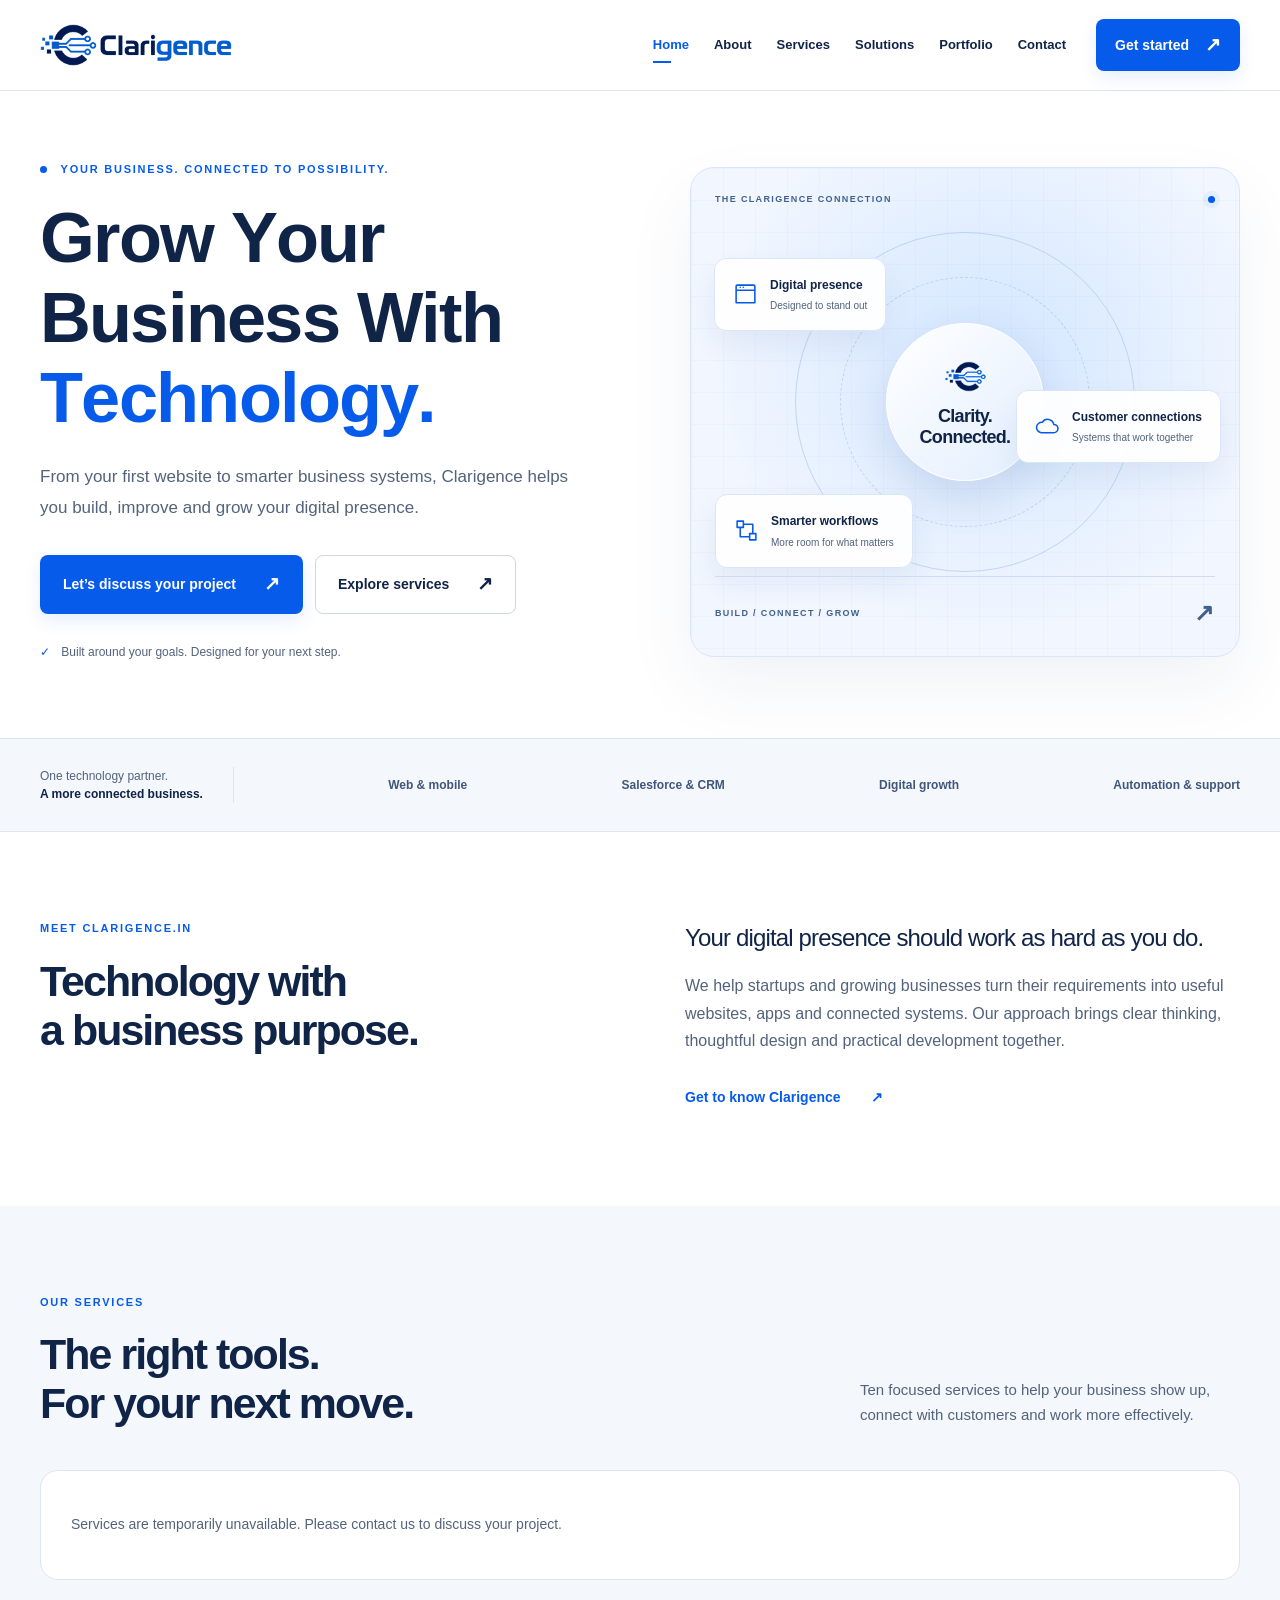
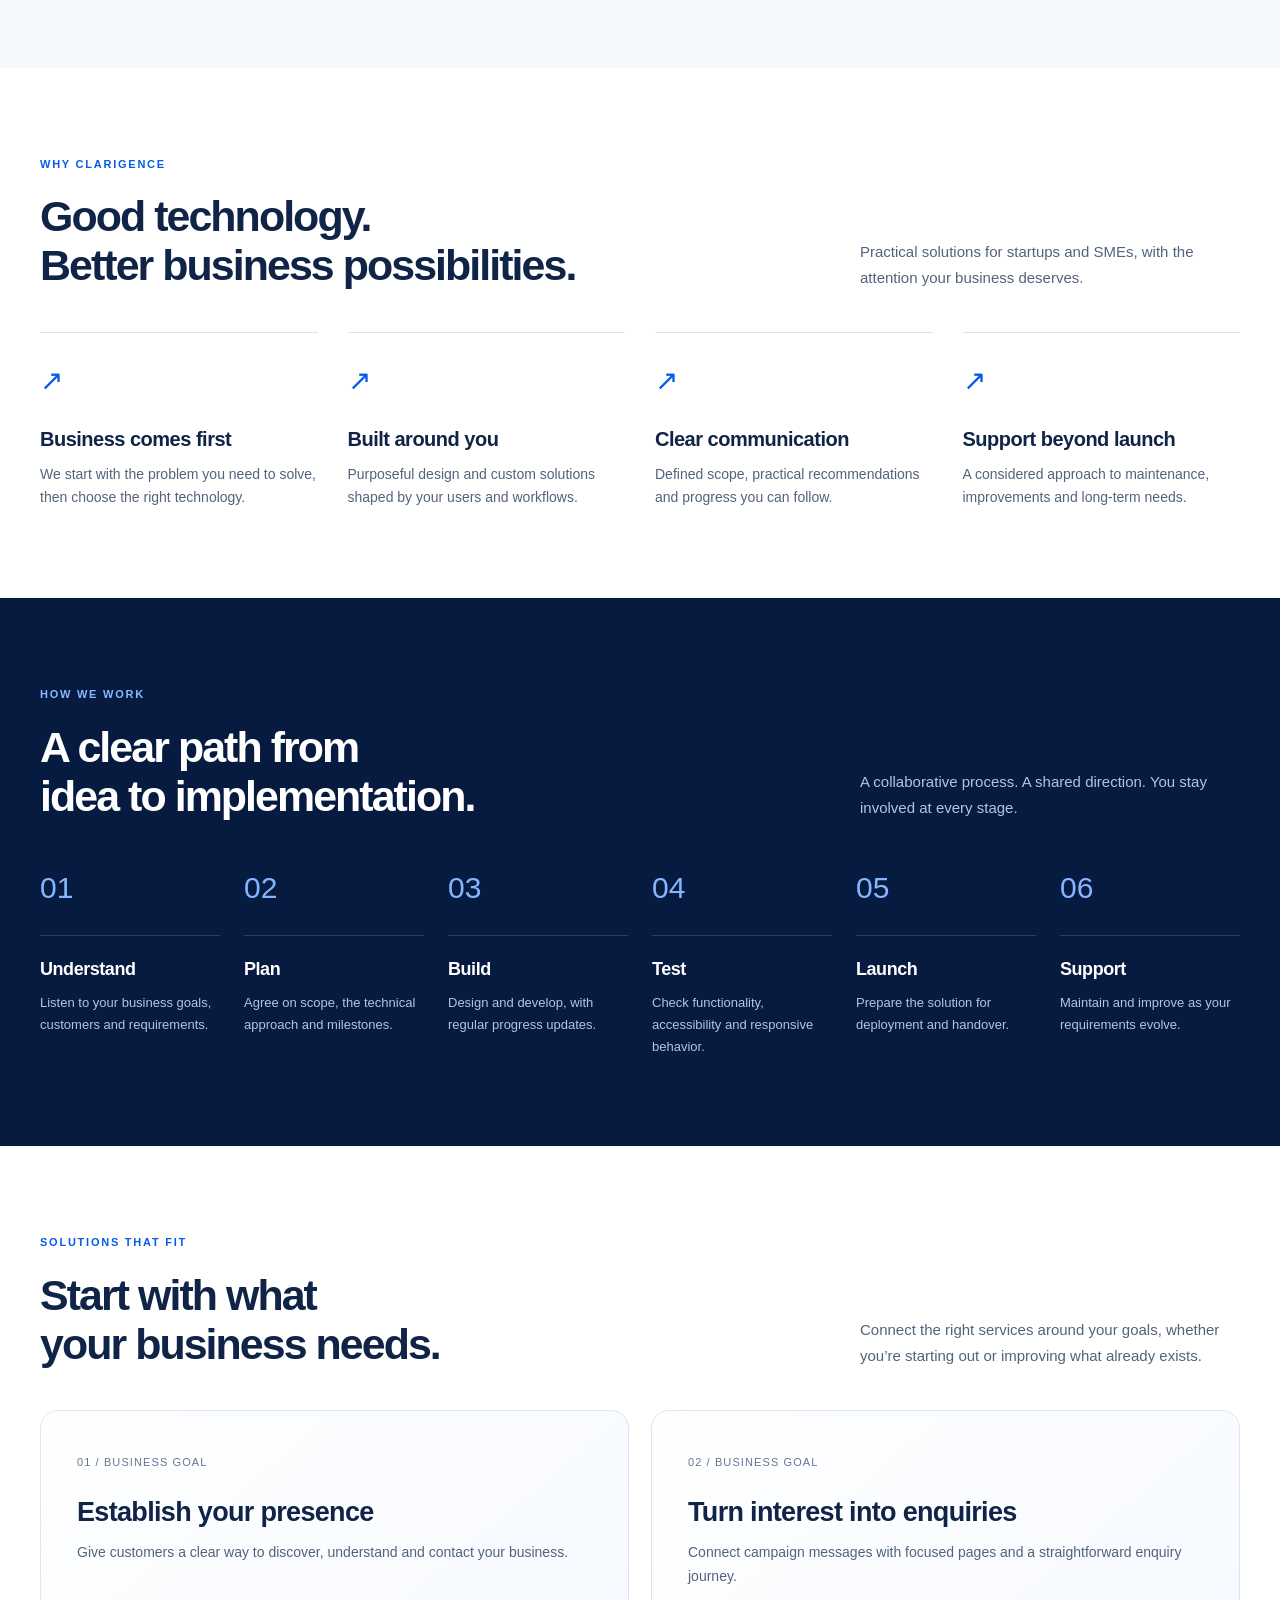
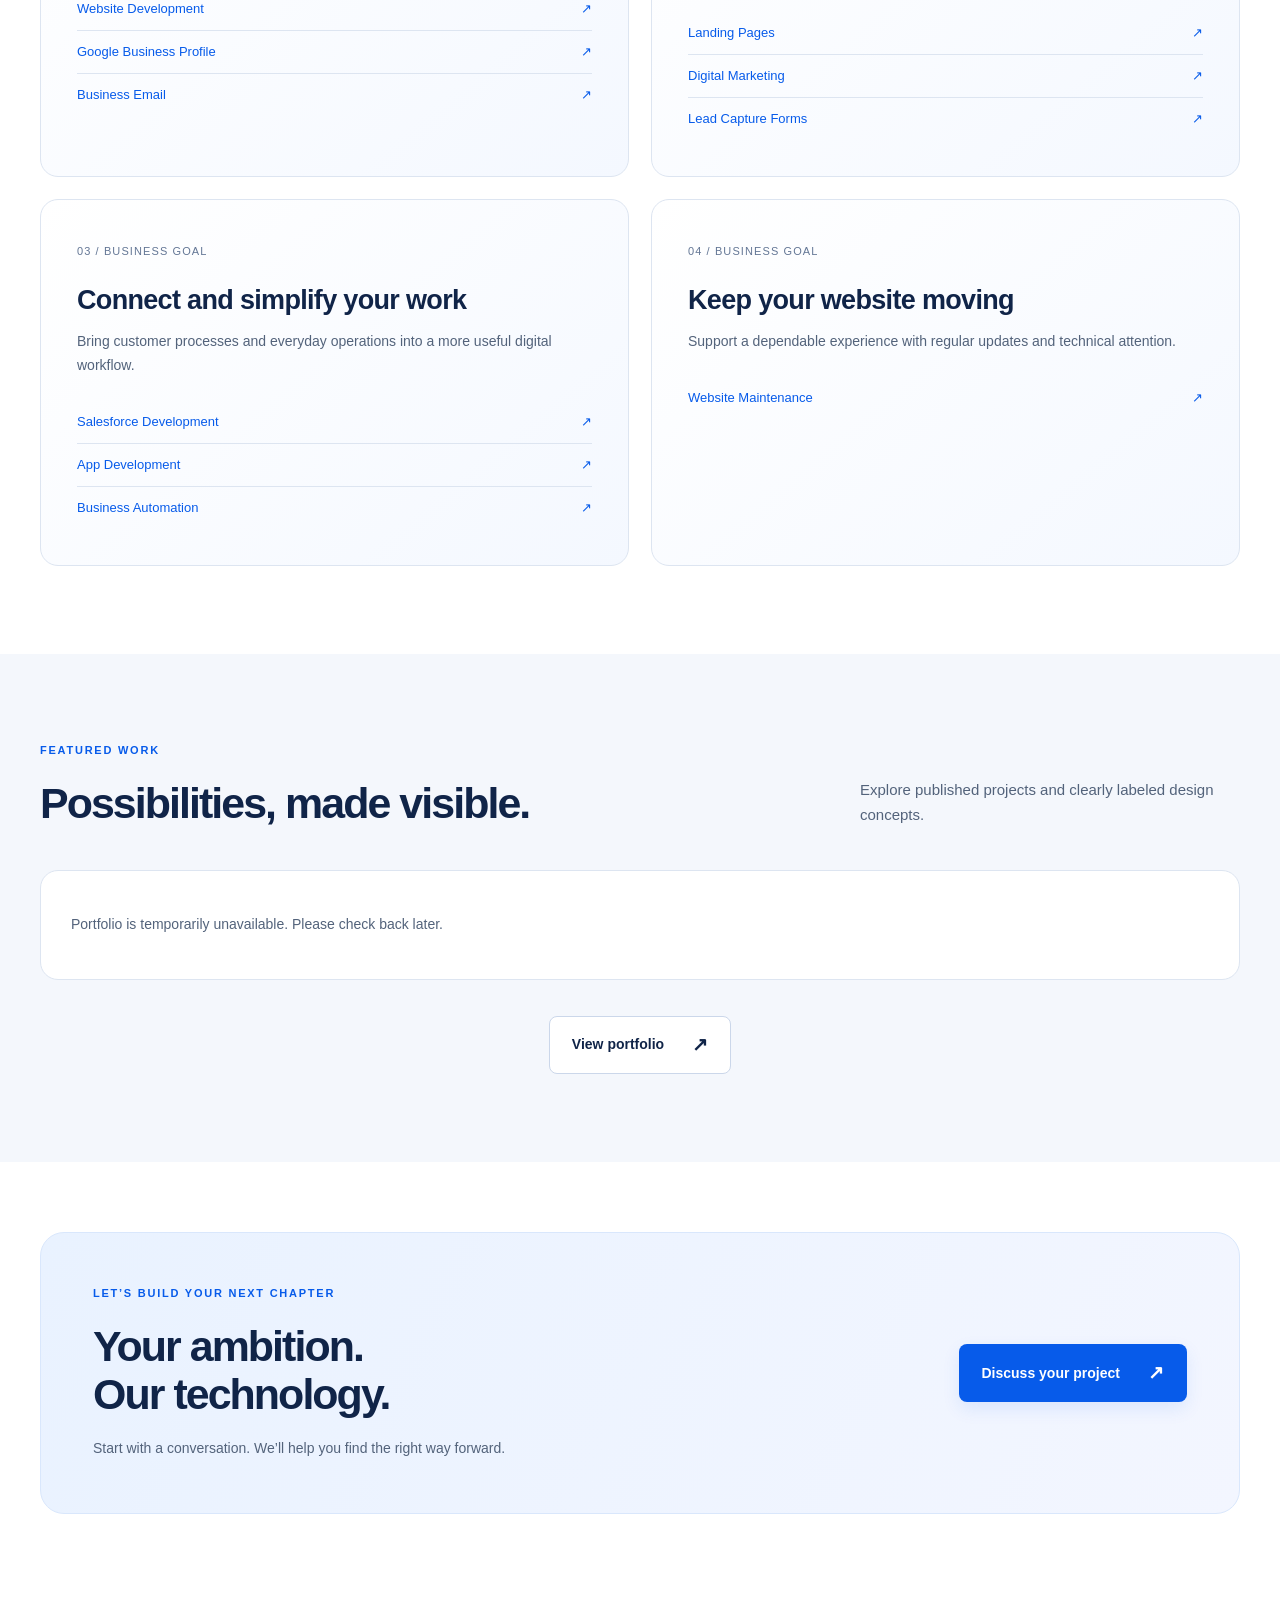
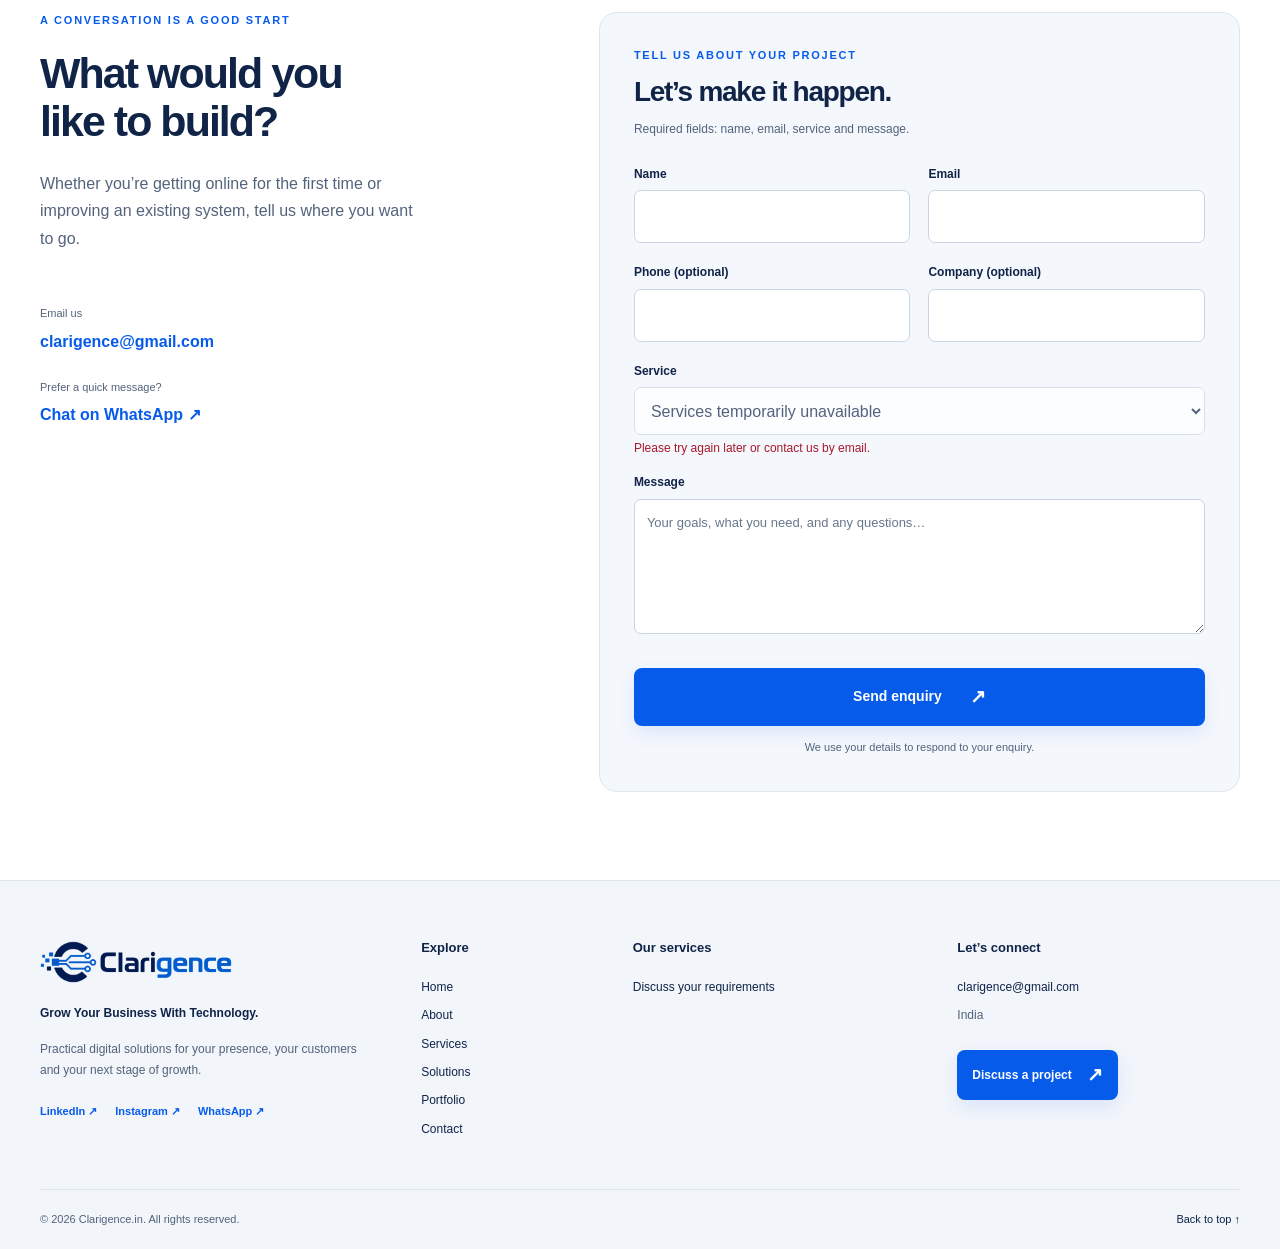
==== index.html @ 6607282c "static to dynamic" ====
<!doctype html>
<html lang="en"><head>
<meta charset="utf-8"><meta name="viewport" content="width=device-width, initial-scale=1">
<title>Clarigence.in | Grow Your Business With Technology.</title><meta name="description" content="Business websites, Salesforce, apps, digital marketing and automation. Clarigence.in helps startups and SMEs build and improve their digital presence.">
<meta name="theme-color" content="#075bea"><link rel="canonical" href="https://www.clarigence.in/">
<meta property="og:type" content="website"><meta property="og:site_name" content="Clarigence.in"><meta property="og:title" content="Clarigence.in | Grow Your Business With Technology."><meta property="og:description" content="Business websites, Salesforce, apps, digital marketing and automation. Clarigence.in helps startups and SMEs build and improve their digital presence."><meta property="og:url" content="https://www.clarigence.in/"><meta property="og:image" content="https://www.clarigence.in/assets/images/clarigence-logo.png"><meta property="og:image:alt" content="Clarigence.in logo"><meta name="twitter:card" content="summary">
<link rel="icon" href="favicon.ico"><link rel="icon" type="image/png" sizes="32x32" href="assets/favicons/favicon-32.png">
<link rel="stylesheet" href="styles.css"><script src="api-config.js" defer></script><script src="script.js" defer></script><script src="cms.js" defer></script>
</head><body><a class="skip-link" href="#main">Skip to content</a><header class="site-header"><div class="header-inner wrap"><a class="brand" href="index.html" aria-label="Clarigence.in home"><img src="assets/images/clarigence-logo.png" width="2382" height="519" alt="Clarigence.in"></a><button class="menu-toggle" type="button" aria-expanded="false" aria-controls="primary-navigation" aria-label="Open navigation"><span></span><span></span><span></span></button><nav class="nav-links" id="primary-navigation" aria-label="Main navigation"><a href="index.html" aria-current="page">Home</a><a href="about.html" >About</a><a href="services.html" >Services</a><a href="solutions.html" >Solutions</a><a href="portfolio.html" >Portfolio</a><a href="contact.html" >Contact</a></nav><a class="button button-primary" href="contact.html">Get started<span aria-hidden="true">↗</span></a></div></header><main id="main"><section class="hero wrap"><div class="hero-copy"><p class="eyebrow"><span class="dot"></span> YOUR BUSINESS. CONNECTED TO POSSIBILITY.</p><h1 class="hero-title" aria-label="Grow Your Business With Technology."><span class="title-line " aria-hidden="true"><span class="title-word"><span class="title-letter" style="--letter-delay:0.000s">G</span><span class="title-letter" style="--letter-delay:0.025s">r</span><span class="title-letter" style="--letter-delay:0.050s">o</span><span class="title-letter" style="--letter-delay:0.075s">w</span></span> <span class="title-word"><span class="title-letter" style="--letter-delay:0.125s">Y</span><span class="title-letter" style="--letter-delay:0.150s">o</span><span class="title-letter" style="--letter-delay:0.175s">u</span><span class="title-letter" style="--letter-delay:0.200s">r</span></span></span><span class="title-line " aria-hidden="true"><span class="title-word"><span class="title-letter" style="--letter-delay:0.480s">B</span><span class="title-letter" style="--letter-delay:0.505s">u</span><span class="title-letter" style="--letter-delay:0.530s">s</span><span class="title-letter" style="--letter-delay:0.555s">i</span><span class="title-letter" style="--letter-delay:0.580s">n</span><span class="title-letter" style="--letter-delay:0.605s">e</span><span class="title-letter" style="--letter-delay:0.630s">s</span><span class="title-letter" style="--letter-delay:0.655s">s</span></span> <span class="title-word"><span class="title-letter" style="--letter-delay:0.705s">W</span><span class="title-letter" style="--letter-delay:0.730s">i</span><span class="title-letter" style="--letter-delay:0.755s">t</span><span class="title-letter" style="--letter-delay:0.780s">h</span></span></span><span class="title-line title-accent" aria-hidden="true"><span class="title-word"><span class="title-letter" style="--letter-delay:0.960s">T</span><span class="title-letter" style="--letter-delay:0.985s">e</span><span class="title-letter" style="--letter-delay:1.010s">c</span><span class="title-letter" style="--letter-delay:1.035s">h</span><span class="title-letter" style="--letter-delay:1.060s">n</span><span class="title-letter" style="--letter-delay:1.085s">o</span><span class="title-letter" style="--letter-delay:1.110s">l</span><span class="title-letter" style="--letter-delay:1.135s">o</span><span class="title-letter" style="--letter-delay:1.160s">g</span><span class="title-letter" style="--letter-delay:1.185s">y</span><span class="title-letter" style="--letter-delay:1.210s">.</span></span></span></h1><p class="hero-lede">From your first website to smarter business systems, Clarigence helps you build, improve and grow your digital presence.</p><div class="hero-actions"><a class="button button-primary" href="contact.html">Let’s discuss your project<span aria-hidden="true">↗</span></a><a class="button button-outline" href="services.html">Explore services<span aria-hidden="true">↗</span></a></div><div class="hero-footnote"><span class="tiny-check">✓</span> Built around your goals. Designed for your next step.</div></div><div class="hero-visual" role="img" aria-label="Illustration of connected website, CRM and automation capabilities"><div class="visual-grid"></div><div class="visual-topline"><span>THE CLARIGENCE CONNECTION</span><span class="live-dot"></span></div><div class="connection-ring ring-one"></div><div class="connection-ring ring-two"></div><div class="connection-core"><img src="assets/favicons/favicon.png" width="64" height="64" alt=""><strong>Clarity.<br>Connected.</strong></div><div class="visual-tile tile-web"><svg viewBox="0 0 24 24" fill="none" stroke="currentColor" stroke-width="1.5" stroke-linecap="round" stroke-linejoin="round" aria-hidden="true"><path d="M3 8h18M7 5h.01M10 5h.01M4 3h16a1 1 0 0 1 1 1v16H3V4a1 1 0 0 1 1-1Z"/></svg><span>Digital presence</span><small>Designed to stand out</small></div><div class="visual-tile tile-crm"><svg viewBox="0 0 24 24" fill="none" stroke="currentColor" stroke-width="1.5" stroke-linecap="round" stroke-linejoin="round" aria-hidden="true"><path d="M6 18h12a4 4 0 0 0 0-8 6 6 0 0 0-11-2 5 5 0 0 0-1 10Z"/></svg><span>Customer connections</span><small>Systems that work together</small></div><div class="visual-tile tile-flow"><svg viewBox="0 0 24 24" fill="none" stroke="currentColor" stroke-width="1.5" stroke-linecap="round" stroke-linejoin="round" aria-hidden="true"><path d="M3 3h6v6H3ZM15 15h6v6h-6ZM9 6h9v9M6 9v9h9"/></svg><span>Smarter workflows</span><small>More room for what matters</small></div><div class="visual-bottom"><span>BUILD / CONNECT / GROW</span><span aria-hidden="true">↗</span></div></div></section><section class="value-strip"><div class="wrap"><p>One technology partner.<br><strong>A more connected business.</strong></p><span>Web &amp; mobile</span><span>Salesforce &amp; CRM</span><span>Digital growth</span><span>Automation &amp; support</span></div></section><section class="section wrap about-preview"><div><p class="eyebrow">MEET CLARIGENCE.IN</p><h2>Technology with<br>a business purpose.</h2></div><div><p class="large-copy">Your digital presence should work as hard as you do.</p><p>We help startups and growing businesses turn their requirements into useful websites, apps and connected systems. Our approach brings clear thinking, thoughtful design and practical development together.</p><a class="text-link" href="about.html">Get to know Clarigence <span aria-hidden="true">↗</span></a></div></section><section class="section services-section"><div class="wrap"><div class="section-heading"><div><p class="eyebrow">OUR SERVICES</p><h2>The right tools.<br>For your next move.</h2></div><p>Ten focused services to help your business show up, connect with customers and work more effectively.</p></div><div class="service-grid" data-services aria-busy="true"><p class="content-status content-loading" role="status">Loading services…</p></div></div></section><section class="section why-section"><div class="wrap"><div class="section-heading"><div><p class="eyebrow">WHY CLARIGENCE</p><h2>Good technology.<br>Better business possibilities.</h2></div><p>Practical solutions for startups and SMEs, with the attention your business deserves.</p></div><div class="value-grid"><article><span class="value-mark" aria-hidden="true">↗</span><h3>Business comes first</h3><p>We start with the problem you need to solve, then choose the right technology.</p></article><article><span class="value-mark" aria-hidden="true">↗</span><h3>Built around you</h3><p>Purposeful design and custom solutions shaped by your users and workflows.</p></article><article><span class="value-mark" aria-hidden="true">↗</span><h3>Clear communication</h3><p>Defined scope, practical recommendations and progress you can follow.</p></article><article><span class="value-mark" aria-hidden="true">↗</span><h3>Support beyond launch</h3><p>A considered approach to maintenance, improvements and long-term needs.</p></article></div></div></section><section class="section process-section"><div class="wrap"><div class="section-heading"><div><p class="eyebrow">HOW WE WORK</p><h2>A clear path from<br>idea to implementation.</h2></div><p>A collaborative process. A shared direction. You stay involved at every stage.</p></div><div class="process-grid"><article><span class="step-number">01</span><h3>Understand</h3><p>Listen to your business goals, customers and requirements.</p></article><article><span class="step-number">02</span><h3>Plan</h3><p>Agree on scope, the technical approach and milestones.</p></article><article><span class="step-number">03</span><h3>Build</h3><p>Design and develop, with regular progress updates.</p></article><article><span class="step-number">04</span><h3>Test</h3><p>Check functionality, accessibility and responsive behavior.</p></article><article><span class="step-number">05</span><h3>Launch</h3><p>Prepare the solution for deployment and handover.</p></article><article><span class="step-number">06</span><h3>Support</h3><p>Maintain and improve as your requirements evolve.</p></article></div></div></section><section class="section wrap"><div class="section-heading"><div><p class="eyebrow">SOLUTIONS THAT FIT</p><h2>Start with what<br>your business needs.</h2></div><p>Connect the right services around your goals, whether you’re starting out or improving what already exists.</p></div><div class="solution-grid"><article class="solution-card"><span class="card-number">01 / BUSINESS GOAL</span><h3>Establish your presence</h3><p>Give customers a clear way to discover, understand and contact your business.</p><ul><li><a href="services.html?service=website-development">Website Development <span aria-hidden="true">↗</span></a></li><li><a href="services.html?service=google-business-profile">Google Business Profile <span aria-hidden="true">↗</span></a></li><li><a href="services.html?service=business-email">Business Email <span aria-hidden="true">↗</span></a></li></ul></article><article class="solution-card"><span class="card-number">02 / BUSINESS GOAL</span><h3>Turn interest into enquiries</h3><p>Connect campaign messages with focused pages and a straightforward enquiry journey.</p><ul><li><a href="services.html?service=landing-pages">Landing Pages <span aria-hidden="true">↗</span></a></li><li><a href="services.html?service=digital-marketing">Digital Marketing <span aria-hidden="true">↗</span></a></li><li><a href="services.html?service=lead-capture-forms">Lead Capture Forms <span aria-hidden="true">↗</span></a></li></ul></article><article class="solution-card"><span class="card-number">03 / BUSINESS GOAL</span><h3>Connect and simplify your work</h3><p>Bring customer processes and everyday operations into a more useful digital workflow.</p><ul><li><a href="services.html?service=salesforce-development">Salesforce Development <span aria-hidden="true">↗</span></a></li><li><a href="services.html?service=app-development">App Development <span aria-hidden="true">↗</span></a></li><li><a href="services.html?service=business-automation">Business Automation <span aria-hidden="true">↗</span></a></li></ul></article><article class="solution-card"><span class="card-number">04 / BUSINESS GOAL</span><h3>Keep your website moving</h3><p>Support a dependable experience with regular updates and technical attention.</p><ul><li><a href="services.html?service=website-maintenance">Website Maintenance <span aria-hidden="true">↗</span></a></li></ul></article></div></section><section class="section work-section"><div class="wrap"><div class="section-heading"><div><p class="eyebrow">FEATURED WORK</p><h2>Possibilities, made visible.</h2></div><p>Explore published projects and clearly labeled design concepts.</p></div><div class="work-grid" data-portfolio data-featured="true" aria-busy="true"><p class="content-status content-loading" role="status">Loading portfolio…</p></div><div class="section-end"><a class="button button-outline" href="portfolio.html">View portfolio<span aria-hidden="true">↗</span></a></div></div></section><section class="cta-section wrap"><div class="cta-box"><div><p class="eyebrow">LET’S BUILD YOUR NEXT CHAPTER</p><h2>Your ambition.<br>Our technology.</h2><p>Start with a conversation. We’ll help you find the right way forward.</p></div><a class="button button-primary" href="contact.html">Discuss your project<span aria-hidden="true">↗</span></a></div></section><section class="section wrap contact-layout" id="contact"><div><p class="eyebrow">A CONVERSATION IS A GOOD START</p><h2>What would you<br>like to build?</h2><p>Whether you’re getting online for the first time or improving an existing system, tell us where you want to go.</p><div class="contact-info"><span>Email us</span><a href="mailto:clarigence@gmail.com">clarigence@gmail.com</a><span>Prefer a quick message?</span><a href="https://wa.me/918459179752" target="_blank" rel="noopener noreferrer">Chat on WhatsApp ↗ <span class="sr-only">(opens in a new tab)</span></a></div></div><form class="contact-form" aria-label="Project enquiry"><p class="eyebrow">TELL US ABOUT YOUR PROJECT</p><h2>Let’s make it happen.</h2><p class="form-intro">Required fields: name, email, service and message.</p><div class="form-grid"><div class="field"><label for="name">Name</label><input id="name" name="name" type="text" autocomplete="name" maxlength="120" required  aria-describedby="name-error"><span class="field-error" id="name-error"></span></div><div class="field"><label for="email">Email</label><input id="email" name="email" type="email" autocomplete="email" maxlength="254" required  aria-describedby="email-error"><span class="field-error" id="email-error"></span></div><div class="field"><label for="phone">Phone (optional)</label><input id="phone" name="phone" type="tel" autocomplete="tel" maxlength="30"  pattern="[+0-9\(\) .\-]{7,30}" aria-describedby="phone-error"><span class="field-error" id="phone-error"></span></div><div class="field"><label for="company">Company (optional)</label><input id="company" name="company" type="text" autocomplete="organization" maxlength="160"   aria-describedby="company-error"><span class="field-error" id="company-error"></span></div><div class="field full"><label for="service">Service</label><select id="service" name="service" required disabled aria-describedby="service-error"><option value="">Loading services…</option></select><span class="field-error" id="service-error"></span></div><div class="field full"><label for="message">Message</label><textarea id="message" name="message" required minlength="10" maxlength="5000" rows="4" placeholder="Your goals, what you need, and any questions…" aria-describedby="message-error"></textarea><span class="field-error" id="message-error"></span></div></div><button class="button button-primary form-submit" type="submit">Send enquiry <span aria-hidden="true">↗</span></button><p id="form-status" role="status" aria-live="polite" tabindex="-1"></p><p class="form-note">We use your details to respond to your enquiry.</p></form></section></main><footer class="site-footer"><div class="wrap footer-grid"><h2 class="sr-only">Footer navigation and contact information</h2><div class="footer-brand"><a class="brand" href="index.html"><img src="assets/images/clarigence-logo.png" width="2382" height="519" alt="Clarigence.in" loading="lazy"></a><p>Grow Your Business With Technology.</p><p>Practical digital solutions for your presence, your customers and your next stage of growth.</p><div class="social-links"><a href="https://www.linkedin.com/company/clarigence-in/" target="_blank" rel="noopener noreferrer">LinkedIn <span class="sr-only">(opens in a new tab)</span> ↗</a><a href="https://www.instagram.com/clarigence.in/" target="_blank" rel="noopener noreferrer">Instagram <span class="sr-only">(opens in a new tab)</span> ↗</a><a href="https://wa.me/918459179752" target="_blank" rel="noopener noreferrer">WhatsApp <span class="sr-only">(opens in a new tab)</span> ↗</a></div></div><div class="footer-column"><h3>Explore</h3><a href="index.html">Home</a><a href="about.html">About</a><a href="services.html">Services</a><a href="solutions.html">Solutions</a><a href="portfolio.html">Portfolio</a><a href="contact.html">Contact</a></div><div class="footer-column footer-services"><h3>Our services</h3><a href="services.html">Explore services</a></div><div class="footer-column"><h3>Let’s connect</h3><a href="mailto:clarigence@gmail.com">clarigence@gmail.com</a><p>India</p><a class="button button-primary" href="contact.html">Discuss a project<span aria-hidden="true">↗</span></a></div></div><div class="wrap footer-bottom"><span>© <span data-year>2026</span> Clarigence.in. All rights reserved.</span><a href="#main">Back to top ↑</a></div></footer></body></html>
---- styles.css ----
/* Public site styles; the Spring Boot admin retains its independent stylesheet. */
:root{--ink:#102448;--muted:#53637b;--blue:#075bea;--navy:#071b40;--soft:#f4f7fc;--line:#dde5f1;--radius:18px;--sans:Inter,Segoe UI,Arial,sans-serif}
*{box-sizing:border-box}html{scroll-behavior:smooth;scroll-padding-top:110px}body{margin:0;background:#fff;color:var(--ink);font:16px/1.7 var(--sans);-webkit-font-smoothing:antialiased}a{color:inherit;text-decoration:none}button,input,select,textarea{font:inherit}img,svg{max-width:100%;vertical-align:middle}h1,h2,h3,p{margin:0}h1,h2,h3{line-height:1.14;letter-spacing:-.045em}h1{font-size:clamp(44px,5.5vw,78px);font-weight:750}h2{font-size:clamp(30px,3.35vw,48px);font-weight:720}h3{font-size:22px;letter-spacing:-.025em}p{color:var(--muted)}p+p{margin-top:16px}strong{color:var(--ink)}.wrap{width:min(1200px,calc(100% - 64px));margin-inline:auto}.section{padding-block:88px}.eyebrow{color:var(--blue);font-size:11px;font-weight:750;letter-spacing:.16em;line-height:1.5;text-transform:uppercase;margin-bottom:20px}.dot,.live-dot{display:inline-block;width:7px;height:7px;background:var(--blue);border-radius:50%;margin-right:9px}.button{display:inline-flex;align-items:center;justify-content:center;gap:28px;padding:14px 22px;border:1px solid transparent;border-radius:8px;font-size:14px;line-height:1.5;font-weight:650;cursor:pointer;transition:transform .2s,box-shadow .2s,background .2s;min-height:48px}.button span{font-size:19px}.button-primary{background:var(--blue);color:#fff;box-shadow:0 7px 18px #075bea19}.button-outline{background:#fff;border-color:#cbd7ea;color:var(--ink)}.button:hover{transform:translateY(-3px);box-shadow:0 12px 25px #075bea25}.button-primary:hover{background:#004ac7}.button:disabled{opacity:.65;cursor:wait;transform:none}.text-link{display:inline-flex;gap:30px;color:var(--blue);font-size:14px;font-weight:650;margin-top:24px;padding-block:8px}.text-link:hover{text-decoration:underline}:focus-visible{outline:3px solid #ff9c26;outline-offset:4px}.skip-link{position:fixed;top:8px;left:8px;z-index:200;transform:translateY(-150%);background:#fff;padding:10px 20px;border:2px solid var(--blue)}.skip-link:focus{transform:none}.sr-only{position:absolute;width:1px;height:1px;padding:0;margin:-1px;overflow:hidden;clip:rect(0,0,0,0);white-space:nowrap;border:0}
.site-header{position:sticky;top:0;z-index:100;background:#ffffffef;backdrop-filter:blur(16px);border-bottom:1px solid var(--line)}.header-inner{height:90px;display:flex;align-items:center;gap:30px}.brand{display:block;flex-shrink:0}.brand img{width:192px;height:auto}.nav-links{display:flex;align-items:center;gap:25px;margin-left:auto}.nav-links a{font-size:13px;font-weight:600;padding:12px 0;position:relative;transition:color .2s}.nav-links a:hover,.nav-links a[aria-current]{color:var(--blue)}.nav-links a[aria-current]:after{content:'';position:absolute;bottom:5px;left:0;width:18px;height:2px;background:var(--blue)}.header-inner>.button{padding:11px 18px;min-height:44px;gap:16px}.menu-toggle{display:none}
.hero{display:grid;grid-template-columns:1.08fr 1fr;gap:56px;align-items:center;padding-block:70px 76px}.hero h1{margin-bottom:24px}.hero h1>span{color:var(--blue)}.hero-lede{font-size:17px;line-height:1.8;max-width:550px}.hero-actions{display:flex;gap:12px;flex-wrap:wrap;margin-top:32px}.hero-footnote{margin-top:28px;font-size:12px;color:var(--muted)}.tiny-check{margin-right:8px;color:var(--blue)}.hero-visual{height:490px;position:relative;border:1px solid #d9e5ff;border-radius:24px;background:radial-gradient(ellipse at 55% 40%,#d2e6ff,transparent 65%),#f1f6ff;overflow:hidden;box-shadow:0 30px 70px #153a8310}.visual-grid{position:absolute;inset:0;background-image:linear-gradient(#598ddf0b 1px,transparent 1px),linear-gradient(90deg,#598ddf0b 1px,transparent 1px);background-size:32px 32px}.visual-topline,.visual-bottom{position:absolute;left:24px;right:24px;display:flex;justify-content:space-between;align-items:center;font-size:9px;letter-spacing:.15em;font-weight:700;color:#42618d}.visual-topline{top:24px}.visual-bottom{bottom:22px;border-top:1px solid #cbdcf4;padding-top:16px}.visual-bottom>span:last-child{font-size:24px}.live-dot{margin:0;box-shadow:0 0 0 5px #075bea10}.connection-ring{position:absolute;left:50%;top:48%;border:1px solid #8fb4e675;border-radius:50%;transform:translate(-50%,-50%)}.ring-one{width:340px;height:340px}.ring-two{width:250px;height:250px;border-style:dashed}.connection-core{position:absolute;top:48%;left:50%;transform:translate(-50%,-50%);width:158px;height:158px;border:1px solid #fff;border-radius:50%;background:linear-gradient(135deg,#fff,#e2eeff);box-shadow:0 18px 40px #2f579824;display:flex;align-items:center;justify-content:center;flex-direction:column;gap:8px}.connection-core img{width:43px;height:43px}.connection-core strong{font-size:18px;text-align:center;line-height:1.2;letter-spacing:-.04em}.visual-tile{position:absolute;background:#ffffffee;border:1px solid #dae5f5;box-shadow:0 14px 30px #1d457a12;border-radius:12px;padding:16px 18px;display:grid;grid-template-columns:27px 1fr;gap:2px 10px;animation:float 7s ease-in-out infinite}.visual-tile svg{width:25px;height:25px;grid-row:1/3;color:var(--blue);align-self:center}.visual-tile span{font-size:12px;font-weight:700}.visual-tile small{font-size:10px;color:var(--muted)}.tile-web{top:90px;left:23px}.tile-crm{right:18px;top:222px;animation-delay:-2s}.tile-flow{bottom:88px;left:24px;animation-delay:-4s}.value-strip{border-block:1px solid var(--line);background:var(--soft)}.value-strip>.wrap{display:flex;align-items:center;justify-content:space-between;gap:24px;padding-block:28px}.value-strip p{font-size:12px;line-height:1.5;padding-right:30px;border-right:1px solid var(--line)}.value-strip span{font-size:12px;font-weight:650;color:#405779}
.section-heading{display:flex;align-items:end;justify-content:space-between;gap:48px;margin-bottom:42px}.section-heading>p{max-width:380px;font-size:15px}.about-preview{display:grid;grid-template-columns:1fr 1fr;gap:90px}.large-copy{font-size:24px;letter-spacing:-.035em;line-height:1.5;color:var(--ink);margin-bottom:16px}.services-section{background:var(--soft)}.service-grid{display:grid;grid-template-columns:repeat(3,minmax(0,1fr));gap:18px}.service-card{border:1px solid var(--line);background:#fff;border-radius:var(--radius);padding:27px;display:flex;flex-direction:column;transition:transform .25s,border-color .25s,box-shadow .25s}.service-card:hover{border-color:#91b7f8;transform:translateY(-5px);box-shadow:0 18px 36px #1640790c}.card-top{display:flex;justify-content:space-between;align-items:center;margin-bottom:28px}.icon{display:inline-grid;place-items:center;width:46px;height:46px;border:1px solid #d8e6fc;border-radius:12px;background:#f0f6ff;color:var(--blue)}.icon svg{width:25px;height:25px}.card-number{font-size:11px;color:#637695;letter-spacing:.1em}.service-card h3{font-size:20px;margin-bottom:13px}.service-card p{font-size:14px;line-height:1.75;margin-bottom:24px}.card-link{display:flex;justify-content:space-between;align-items:center;border-top:1px solid var(--line);padding-top:14px;margin-top:auto;font-size:12px;color:var(--blue);font-weight:650}.card-link>span{font-size:20px}.value-grid{display:grid;grid-template-columns:repeat(4,minmax(0,1fr));gap:30px}.value-grid article{border-top:1px solid var(--line);padding-top:24px}.value-mark{display:block;color:var(--blue);font-size:28px;margin-bottom:23px}.value-grid h3{font-size:20px;margin-bottom:12px}.value-grid p{font-size:14px}.process-section{background:var(--navy);color:#fff}.process-section .eyebrow{color:#88b8ff}.process-section p{color:#b5c4de}.process-grid{display:grid;grid-template-columns:repeat(6,minmax(0,1fr));gap:24px}.step-number{display:block;font-size:30px;color:#86b5ff;border-bottom:1px solid #ffffff24;padding-bottom:22px;margin-bottom:23px}.process-grid h3{font-size:18px;margin-bottom:12px}.process-grid p{font-size:13px}.solution-grid{display:grid;grid-template-columns:repeat(2,minmax(0,1fr));gap:22px}.solution-card{border:1px solid var(--line);border-radius:var(--radius);padding:36px;background:linear-gradient(140deg,#fff,#f4f8ff)}.solution-card h3{font-size:27px;margin:22px 0 14px}.solution-card p{font-size:14px}.solution-card ul{list-style:none;margin:23px 0 0;padding:0}.solution-card li+li{border-top:1px solid var(--line)}.solution-card li a{display:flex;align-items:center;justify-content:space-between;padding:10px 0;font-size:13px;color:var(--blue)}.solution-card li a:hover{text-decoration:underline}
.work-section{background:var(--soft)}.work-grid{display:grid;grid-template-columns:repeat(2,minmax(0,1fr));gap:28px}.work-card{border-radius:var(--radius);border:1px solid var(--line);overflow:hidden;background:#fff}.project-art{height:290px;padding:35px 35px 30px;position:relative;overflow:hidden;background:#dce9fc}.art-shop{background:#e9e4f5}.art-crm{background:#dcefeb}.art-cloud{background:#e2e7f0}.mock-window{height:240px;max-width:360px;margin:auto;border-radius:9px;background:#fff;box-shadow:0 15px 40px #142b5320;transform:rotate(-3deg);transition:transform .4s}.work-card:hover .mock-window{transform:rotate(0) translateY(-4px)}.mock-top{display:flex;gap:4px;align-items:center;padding:12px;border-bottom:1px solid var(--line)}.mock-top i{display:block;width:5px;height:5px;border-radius:50%;background:#bdcce3}.mock-top span{font-size:7px;margin-left:auto;letter-spacing:.06em;color:var(--muted)}.mock-body{padding:24px}.mock-label{font-size:8px;font-weight:700;color:var(--blue);letter-spacing:.1em}.mock-body strong{display:block;font-size:26px;line-height:1.1;letter-spacing:-.05em;margin:10px 0 16px;max-width:240px}.mock-lines i{display:block;height:4px;background:#e6ebf4;width:80%;margin-top:5px}.mock-lines i:last-child{width:55%}.mock-blocks{display:flex;gap:8px;margin-top:18px}.mock-blocks span{height:36px;flex:1;border-radius:4px;background:#e8f0fe}.art-shop .mock-blocks span{background:#ede5fb}.art-crm .mock-blocks span{background:#dbf1e9}.concept-badge{position:absolute;bottom:18px;left:20px;font-size:9px;letter-spacing:.1em;font-weight:700;background:#ffffffdf;padding:5px 10px;border-radius:5px}.project-copy{padding:28px}.project-copy .eyebrow{margin-bottom:11px;font-size:10px}.project-copy h3{margin-bottom:12px}.project-copy p{font-size:14px}.technology{font-size:11px!important;margin-top:17px!important}.project-copy details{margin-top:20px;border-top:1px solid var(--line);padding-top:14px;font-size:13px}.project-copy summary{color:var(--blue);cursor:pointer;font-weight:650;padding-block:4px}.project-copy details p{padding-top:14px}.section-end{display:flex;justify-content:center;margin-top:36px}.cta-section{padding-block:70px 10px}.cta-box{background:linear-gradient(115deg,#e9f2ff,#f3f6ff);border:1px solid #d9e7fc;border-radius:24px;padding:52px;display:flex;align-items:center;justify-content:space-between;gap:40px}.cta-box h2{margin-bottom:18px}.cta-box p:not(.eyebrow){max-width:450px;font-size:14px}.cta-box .button{flex-shrink:0}
.page-hero{padding-block:76px 54px;border-bottom:1px solid var(--line)}.page-hero h1{font-size:clamp(42px,5vw,70px);margin-bottom:24px}.page-hero .hero-lede{max-width:680px}.service-detail{display:grid;grid-template-columns:1fr 1fr;gap:90px;padding-block:60px;border-bottom:1px solid var(--line);scroll-margin-top:110px}.service-detail:first-child{padding-top:0}.service-detail .icon{margin-bottom:24px}.service-detail h2{font-size:35px;margin-bottom:22px}.service-detail p{font-size:15px}.service-detail h3{margin-top:8px;margin-bottom:20px}.service-detail .eyebrow{margin-bottom:15px}.capabilities{padding:0;margin:0 0 24px;list-style:none}.capabilities li{padding:13px 0;border-bottom:1px solid var(--line);font-size:14px}.capabilities span{color:var(--blue);margin-right:12px}.service-detail .button{margin-top:24px}.contact-layout{display:grid;grid-template-columns:.85fr 1.15fr;gap:85px;align-items:start}.contact-layout>div>h2{margin-bottom:24px}.contact-layout>div>p:not(.eyebrow){max-width:390px}.contact-info{display:flex;flex-direction:column;align-items:start;gap:5px;margin-top:34px}.contact-info>span{font-size:11px;color:var(--muted);margin-top:18px}.contact-info a{font-size:16px;font-weight:650;color:var(--blue);overflow-wrap:anywhere}.contact-form{padding:34px;border:1px solid var(--line);border-radius:var(--radius);background:var(--soft)}.contact-form .eyebrow{margin-bottom:12px}.contact-form h2{font-size:28px;margin-bottom:12px}.form-intro{font-size:12px;margin-bottom:24px}.form-grid{display:grid;grid-template-columns:1fr 1fr;gap:15px 18px}.field{min-width:0}.field.full{grid-column:1/-1}.field label{display:block;font-size:12px;font-weight:650;margin-bottom:6px}.field input,.field select,.field textarea{width:100%;padding:12px;border:1px solid #c9d5e7;border-radius:7px;background:#fff;color:var(--ink);font-size:16px;min-height:48px}.field input:focus,.field textarea:focus,.field select:focus{outline:2px solid var(--blue);outline-offset:1px}.field textarea{resize:vertical;min-height:120px}.field input::placeholder,.field textarea::placeholder{color:#68768a;font-size:13px}.field [aria-invalid=true]{border-color:#b02a37}.field-error{display:block;color:#a7192a;font-size:12px;line-height:1.5;margin-top:4px}.form-submit{width:100%;margin-top:22px}.form-note{font-size:11px;text-align:center;margin-top:12px}#form-status{font-size:13px;line-height:1.6;margin-top:16px}#form-status:empty{display:none}#form-status[data-state=success]{color:#076239}#form-status[data-state=error]{color:#a7192a}
.site-footer{background:#f2f5fa;border-top:1px solid var(--line);padding-top:60px}.footer-grid{display:grid;grid-template-columns:1.2fr .6fr 1fr 1fr;gap:42px;padding-bottom:50px}.footer-brand .brand{margin-bottom:20px}.footer-brand p{font-size:12px}.footer-brand p:first-of-type{font-weight:650;color:var(--ink)}.footer-column{display:flex;flex-direction:column;align-items:start;gap:8px;min-width:0}.footer-column h3{font-size:13px;letter-spacing:0;margin-bottom:13px}.footer-column>a,.footer-column p{font-size:12px;overflow-wrap:anywhere;max-width:100%}.footer-column>a:not(.button):hover{color:var(--blue)}.footer-column .button{color:#fff;font-size:12px;gap:15px;padding:10px 14px;margin-top:16px}.social-links{display:flex;flex-wrap:wrap;gap:18px;margin-top:22px;font-size:11px;font-weight:650;color:var(--blue)}.footer-bottom{display:flex;justify-content:space-between;border-top:1px solid var(--line);padding-block:20px;font-size:11px;color:var(--muted)}.footer-bottom a{color:var(--ink)}
@keyframes float{0%,100%{transform:translateY(0)}50%{transform:translateY(-8px)}}.reveal{transition:opacity .6s ease,transform .6s ease}.reveal-pending{opacity:0;transform:translateY(16px)}
@media(min-width:1101px){.service-card:last-child:nth-child(3n+1){grid-column:2}}
@media(max-width:1100px){.header-inner{gap:20px}.nav-links{gap:17px}.brand img{width:165px}.hero{gap:30px}.hero-visual{height:450px}.visual-tile{padding:12px}.tile-crm{right:10px}.tile-web,.tile-flow{left:12px}.process-grid{grid-template-columns:repeat(3,minmax(0,1fr));gap:36px}.footer-grid{gap:25px}.contact-layout{gap:45px}}
@media(max-width:900px){.wrap{width:calc(100% - 48px)}.header-inner{height:78px}.header-inner>.button{margin-left:auto}.menu-toggle{display:flex;flex-direction:column;justify-content:center;gap:5px;width:44px;height:44px;border:1px solid var(--line);border-radius:8px;background:#fff;padding:11px;order:4;cursor:pointer}.menu-toggle span{width:100%;height:2px;background:var(--ink);transition:transform .2s,opacity .2s}.menu-toggle[aria-expanded=true] span:first-child{transform:translateY(7px) rotate(45deg)}.menu-toggle[aria-expanded=true] span:nth-child(2){opacity:0}.menu-toggle[aria-expanded=true] span:last-child{transform:translateY(-7px) rotate(-45deg)}.nav-links{display:none;position:absolute;top:77px;left:0;right:0;background:#fff;padding:18px 24px 24px;border-bottom:1px solid var(--line);box-shadow:0 20px 30px #10244810;margin:0;max-height:calc(100dvh - 78px);overflow-y:auto;gap:0}.nav-links.open{display:flex;flex-direction:column;align-items:stretch;animation:menu-in .2s ease}.nav-links a{padding:12px;border-radius:7px;font-size:15px}.nav-links a:hover,.nav-links a[aria-current]{background:var(--soft)}.nav-links a[aria-current]:after{display:none}.hero{grid-template-columns:1fr 1fr;padding-block:56px;gap:25px}.hero h1{font-size:clamp(42px,5.8vw,58px)}.hero .eyebrow{font-size:9px}.hero-lede{font-size:15px}.hero-visual{height:420px}.visual-topline{font-size:8px;left:16px;right:16px}.visual-tile{grid-template-columns:22px 1fr;padding:10px;gap:2px 7px}.visual-tile span{font-size:10px}.visual-tile small{font-size:8px}.visual-tile svg{width:21px}.tile-crm{top:215px;right:8px}.tile-web{top:83px;left:8px}.tile-flow{bottom:75px;left:8px}.connection-core{width:133px;height:133px}.ring-one{width:270px;height:270px}.ring-two{width:205px;height:205px}.hero-actions .button{gap:16px;font-size:12px;padding:12px 16px}.value-strip>.wrap{flex-wrap:wrap;justify-content:start;gap:18px 28px}.value-strip p{width:100%;border:0}.section{padding-block:65px}.service-grid{grid-template-columns:repeat(2,minmax(0,1fr))}.section-heading{gap:30px}.section-heading>p{max-width:300px}.about-preview{gap:40px}.value-grid{grid-template-columns:1fr 1fr;gap:32px}.footer-grid{grid-template-columns:1fr 1fr;gap:35px 50px}.contact-layout{gap:35px;grid-template-columns:1fr 1fr}.contact-form{padding:24px}.form-grid{grid-template-columns:1fr}.field.full{grid-column:auto}.service-detail{gap:45px}.cta-box{padding:36px}.solution-card{padding:28px}}
@keyframes menu-in{from{opacity:0;transform:translateY(-8px)}to{opacity:1;transform:none}}
@media(max-width:600px){.wrap{width:calc(100% - 36px)}.header-inner{gap:12px;height:74px}.brand img{width:145px}.header-inner>.button{padding:9px 12px;font-size:11px;gap:8px}.header-inner>.button span{font-size:15px}.menu-toggle{width:40px;height:40px;padding:10px}.nav-links{top:73px;padding:12px 18px 18px}.hero{grid-template-columns:1fr;padding-block:42px;gap:36px}.hero h1{font-size:clamp(43px,10.8vw,64px);letter-spacing:-.055em}.hero .eyebrow{font-size:9px;letter-spacing:.12em}.hero-lede{font-size:15px}.hero-actions{margin-top:25px;gap:10px}.hero-footnote{font-size:11px;margin-top:20px}.hero-visual{height:365px;max-width:480px;width:100%;margin-inline:auto;border-radius:18px}.tile-web{top:65px;left:15px}.tile-crm{top:180px;right:12px}.tile-flow{bottom:65px;left:15px}.ring-one{width:270px;height:270px}.ring-two{width:210px;height:210px}.connection-core{top:47%;width:122px;height:122px}.connection-core img{width:32px;height:32px}.connection-core strong{font-size:16px}.visual-bottom{left:18px;right:18px;bottom:15px;padding-top:10px;font-size:8px}.value-strip>.wrap{display:grid;grid-template-columns:1fr 1fr;gap:14px;padding-block:24px}.value-strip p{grid-column:1/-1}.value-strip span{font-size:11px}.section{padding-block:52px}.section-heading{display:block;margin-bottom:30px}.section-heading>p{max-width:none;margin-top:20px;font-size:14px}.eyebrow{font-size:10px;margin-bottom:16px}.about-preview{grid-template-columns:1fr;gap:25px}.large-copy{font-size:21px}.service-grid{grid-template-columns:1fr;gap:14px}.service-card{padding:24px}.card-top{margin-bottom:23px}.value-grid{grid-template-columns:1fr;gap:25px}.value-grid article{display:grid;grid-template-columns:30px 1fr;column-gap:15px;padding-top:20px}.value-mark{grid-row:1/3;margin:0;font-size:25px}.value-grid p{grid-column:2}.value-grid h3{font-size:19px}.process-grid{grid-template-columns:1fr 1fr;gap:28px 22px}.step-number{font-size:25px;padding-bottom:14px;margin-bottom:17px}.process-grid h3{font-size:17px}.process-grid p{font-size:12px}.solution-grid,.work-grid{grid-template-columns:1fr;gap:18px}.solution-card{padding:26px}.solution-card h3{font-size:24px}.project-art{height:250px;padding:28px}.mock-window{height:220px}.mock-body{padding:20px}.mock-body strong{font-size:23px}.project-copy{padding:24px}.project-copy h3{font-size:21px}.cta-section{padding-block:45px 0}.cta-box{padding:30px 25px;flex-direction:column;align-items:start;gap:25px;border-radius:18px}.cta-box h2{font-size:34px}.page-hero{padding-block:45px 35px}.page-hero h1{font-size:clamp(40px,10vw,56px)}.service-detail{grid-template-columns:1fr;gap:28px;padding-block:42px}.service-detail h2{font-size:30px}.service-detail h3{font-size:20px}.contact-layout{grid-template-columns:1fr;gap:32px}.contact-info{margin-top:20px}.contact-form{padding:23px 20px}.contact-form h2{font-size:26px}.form-grid{grid-template-columns:1fr}.site-footer{padding-top:42px}.footer-grid{gap:30px 20px;padding-bottom:35px}.footer-brand{grid-column:1/-1}.footer-grid>.footer-column:last-child{grid-column:1/-1}.footer-brand p{max-width:330px}.footer-column>a{font-size:11px}.footer-bottom{gap:20px;align-items:start;font-size:10px}.footer-bottom>a{white-space:nowrap}}
@media(max-width:350px){.header-inner{gap:8px}.brand img{width:122px}.header-inner>.button{padding:8px 10px}.hero-actions .button{width:100%;justify-content:space-between}.visual-tile{padding:9px}.visual-tile small{font-size:7px}.tile-crm{right:7px}.tile-web,.tile-flow{left:9px}.footer-grid{gap:26px 12px}.contact-info a{font-size:14px}}
.hero .hero-title{letter-spacing:-.025em}
.hero .hero-title .title-line{display:block;color:var(--ink)}
.title-word{display:inline-block;max-width:100%;white-space:normal;overflow-wrap:anywhere}
.title-letter{display:inline-block;animation:title-arrive .48s cubic-bezier(.16,1,.3,1) var(--letter-delay,0s) both}
.hero .hero-title .title-accent{color:var(--blue)}
@keyframes title-arrive{from{opacity:0;transform:translateY(20px) scale(.985);filter:blur(5px)}to{opacity:1;transform:none;filter:blur(0)}}
.reveal{transition-delay:var(--reveal-delay,0ms)}
.hero-visual{animation:panel-drift 10s ease-in-out infinite}
.connection-core{animation:core-drift 8s ease-in-out infinite}
.connection-ring{animation:ring-drift 24s linear infinite}
.ring-two{animation-direction:reverse;animation-duration:32s}
.about-artwork{position:relative;height:230px;max-width:380px;margin-top:32px;border:1px solid var(--line);border-radius:18px;background:radial-gradient(ellipse,#dceaff,#f4f7fc);overflow:hidden;display:grid;place-items:center}
.artwork-orbit{position:absolute;width:170px;height:170px;border:1px dashed #94b6e8;border-radius:35%;animation:artwork-turn 28s linear infinite}
.orbit-offset{width:210px;height:160px;animation-direction:reverse}
.artwork-symbol{display:grid;place-items:center;background:#fff;border-radius:18px;width:80px;height:80px;color:var(--blue);box-shadow:0 12px 30px #075bea15;animation:float 7s ease-in-out infinite}
.artwork-symbol svg{width:42px;height:42px}
.artwork-label{position:absolute;bottom:18px;font-size:11px;letter-spacing:.07em;color:var(--muted)}
.service-detail .icon{animation:float 8s ease-in-out infinite}
.icon svg,.card-link>span,.button>span{transition:transform .25s ease}
.service-card:hover .icon svg,.service-card:focus-visible .icon svg{transform:translateY(-2px) rotate(-5deg)}
.service-card:hover .card-link>span,.button:hover>span{transform:translate(2px,-2px)}
.solution-card{transition:transform .25s,box-shadow .25s}.solution-card:hover{transform:translateY(-4px);box-shadow:0 15px 30px #1024480c}
.project-copy summary{transition:color .2s,background .2s,padding .2s;border-radius:5px}.project-copy summary:hover{background:#edf4ff;padding-left:7px}.project-copy details[open] summary{color:var(--ink)}
.nav-links a:before{content:'';position:absolute;left:0;bottom:5px;width:100%;height:2px;background:var(--blue);transform:scaleX(0);transform-origin:left;transition:transform .25s ease}.nav-links a:hover:before,.nav-links a:focus-visible:before{transform:scaleX(1)}
@media(max-width:900px){.nav-links a:before{left:12px;width:25px}}
@keyframes panel-drift{0%,100%{transform:translateY(0)}50%{transform:translateY(-5px)}}
@keyframes core-drift{0%,100%{transform:translate(-50%,-50%)}50%{transform:translate(-50%,calc(-50% - 4px))}}
@keyframes ring-drift{from{transform:translate(-50%,-50%) rotate(0)}to{transform:translate(-50%,-50%) rotate(360deg)}}
@keyframes artwork-turn{from{transform:rotate(0)}to{transform:rotate(360deg)}}
/* Give the illustrated capabilities their own space on compact screens. */
.content-status{grid-column:1/-1;padding:30px;border:1px solid var(--line);border-radius:var(--radius);background:#fff;font-size:14px;min-height:110px;display:flex;align-items:center}.content-loading{background:linear-gradient(100deg,#f4f7fc,#eaf1fc,#f4f7fc);background-size:200% 100%;animation:loading-glow 2s ease infinite}.cms-copy{white-space:pre-line;overflow-wrap:anywhere}.service-card h3,.project-copy h3,.service-detail h2{overflow-wrap:anywhere}.service-image{width:100%;max-height:320px;object-fit:cover;aspect-ratio:16/10;border-radius:12px;margin-top:24px}.project-image{width:100%;height:100%;object-fit:cover;border-radius:8px}.cms-subheading{margin-top:25px!important}[data-about-extra]{display:grid;grid-template-columns:1fr 1fr;gap:40px}[data-about-extra] p{margin-top:20px}
@keyframes loading-glow{from{background-position:0% 50%}to{background-position:200% 50%}}
.service-card p,.project-copy p,.service-detail p,.capabilities li,.hero-lede,.cta-box p,.about-preview p,.page-hero h1,.about-preview h2,.cta-box h2{overflow-wrap:anywhere}
@media(max-width:600px){[data-about-extra]{grid-template-columns:1fr}}
@media(min-width:601px) and (max-width:900px){.hero{grid-template-columns:1fr;gap:38px}.hero-copy{max-width:620px}.hero-visual{width:100%;max-width:600px;margin-inline:auto}}
@media(max-width:600px){.hero-visual{height:440px}.connection-core{top:43%}.connection-ring{top:43%}.tile-crm{top:270px;right:12px}.tile-flow{bottom:55px}}
@media(prefers-reduced-motion:reduce){html{scroll-behavior:auto}*,*::before,*::after{animation:none!important;transition:none!important}.reveal-pending{opacity:1;transform:none}}
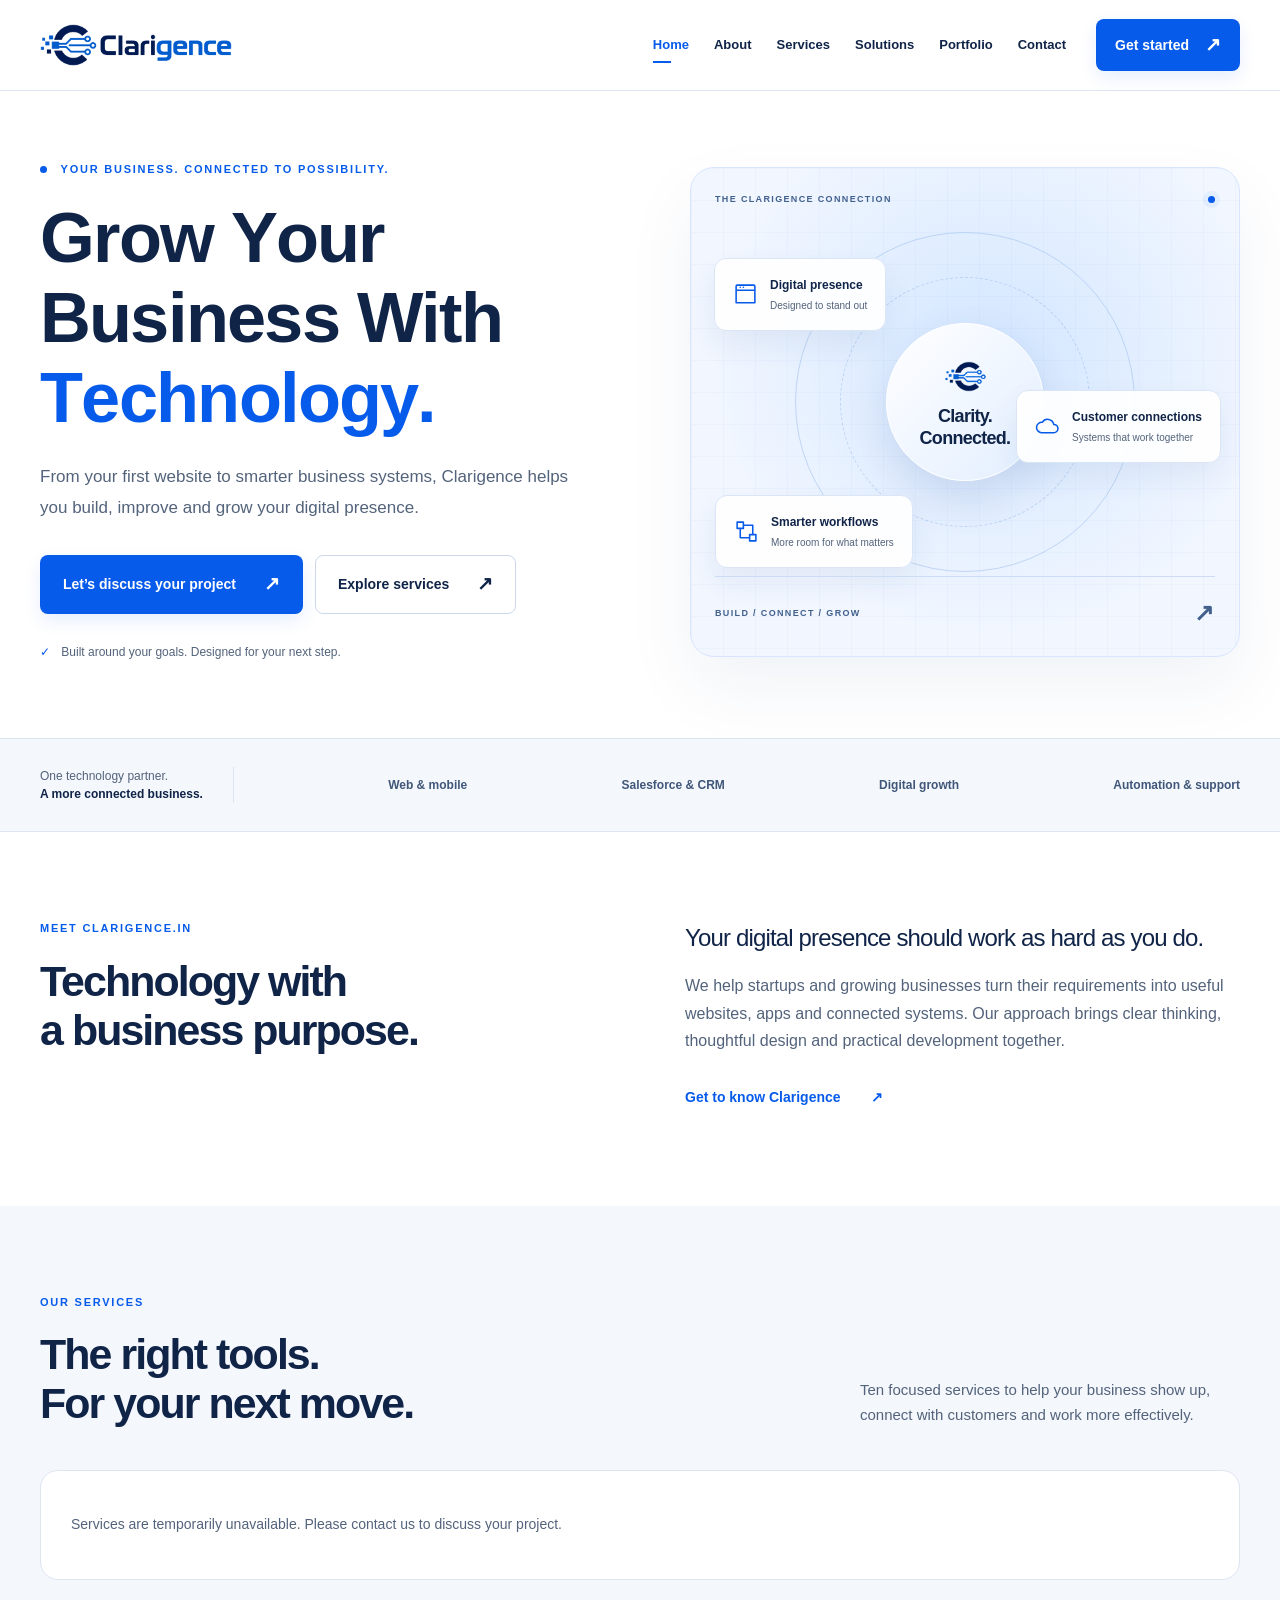
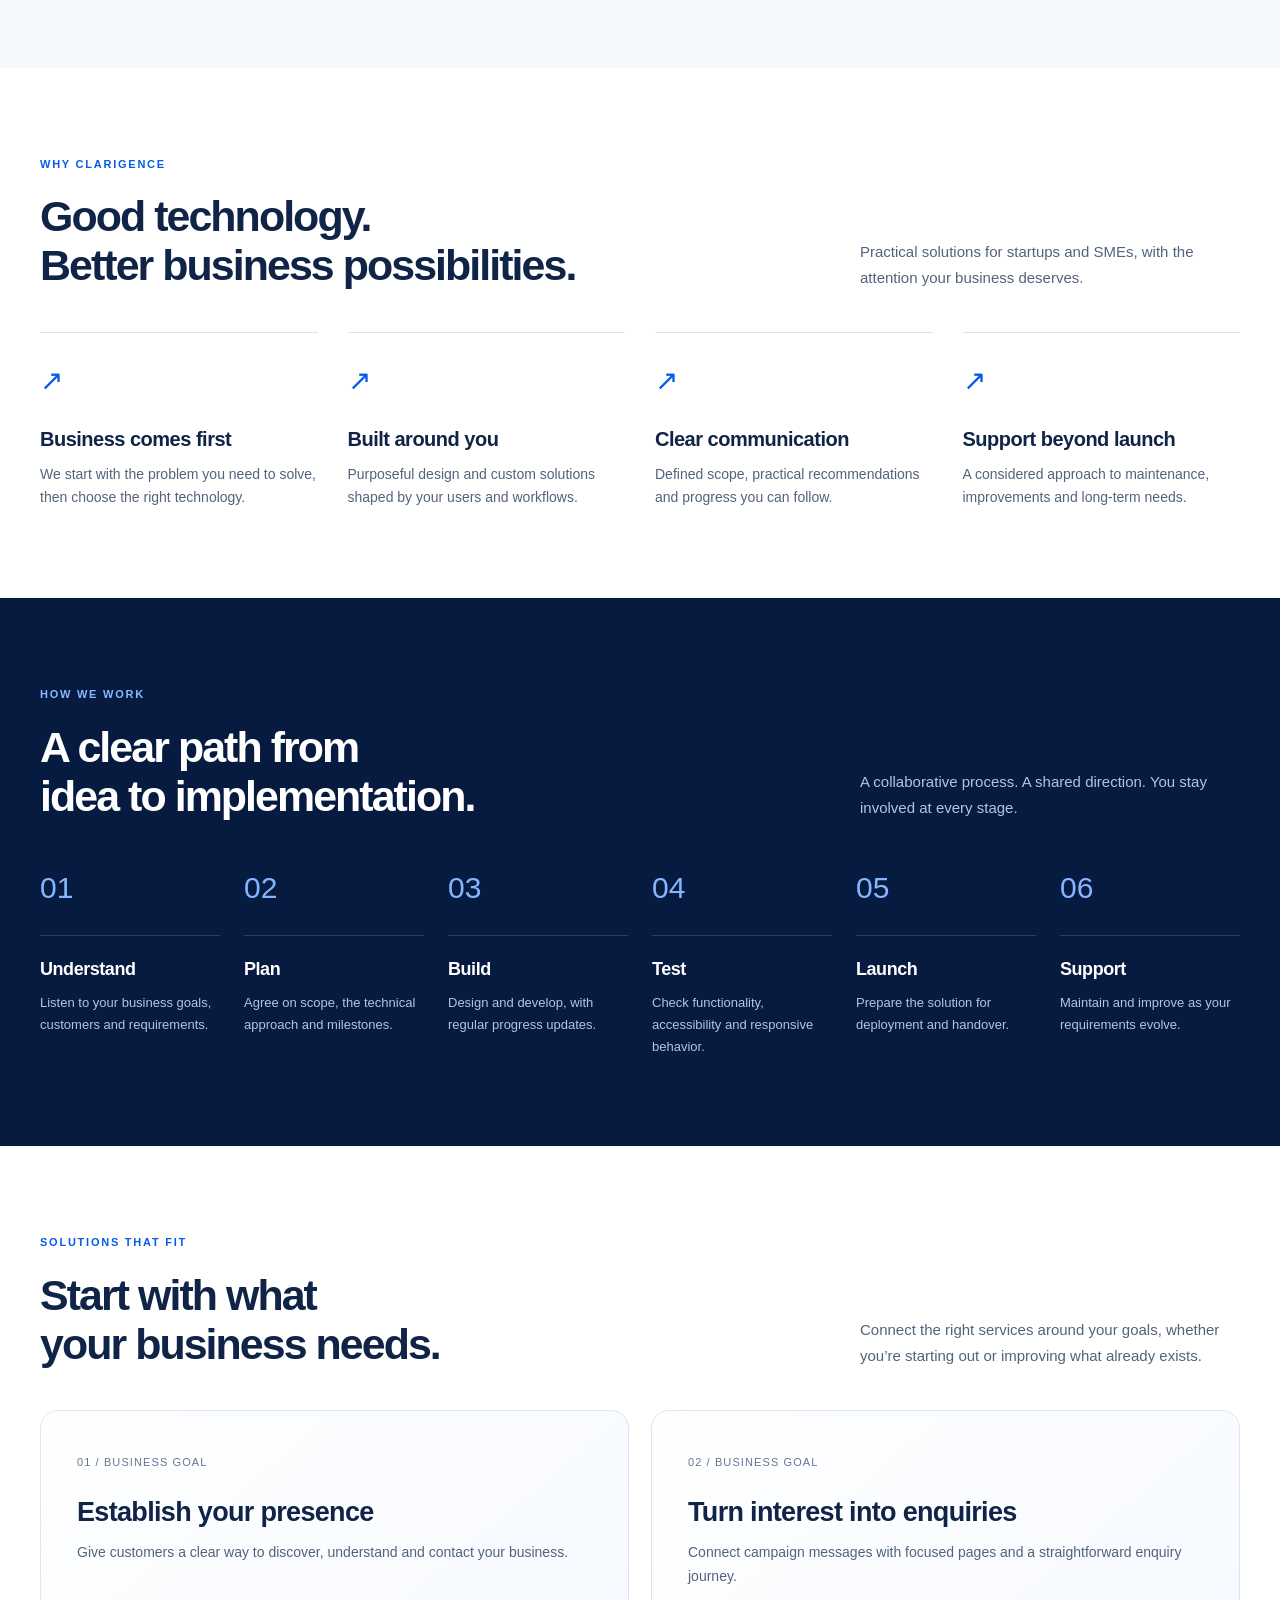
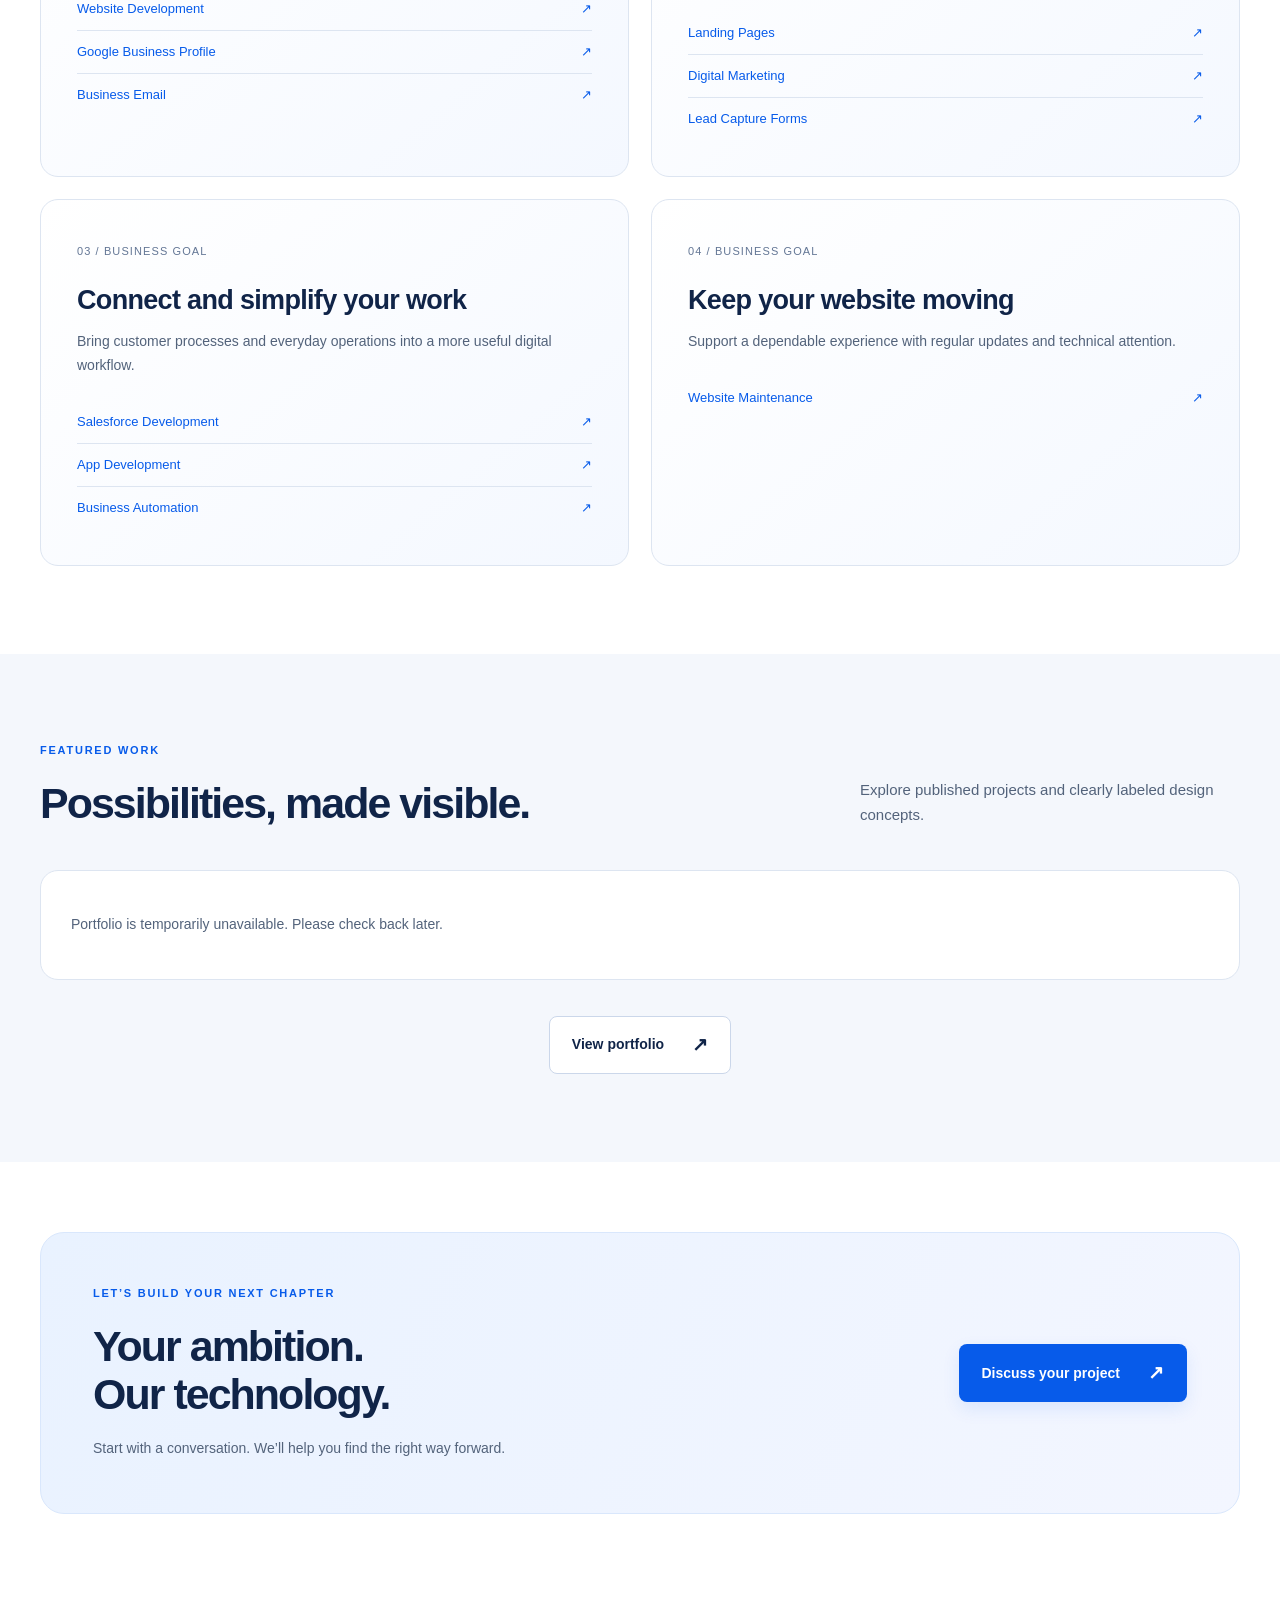
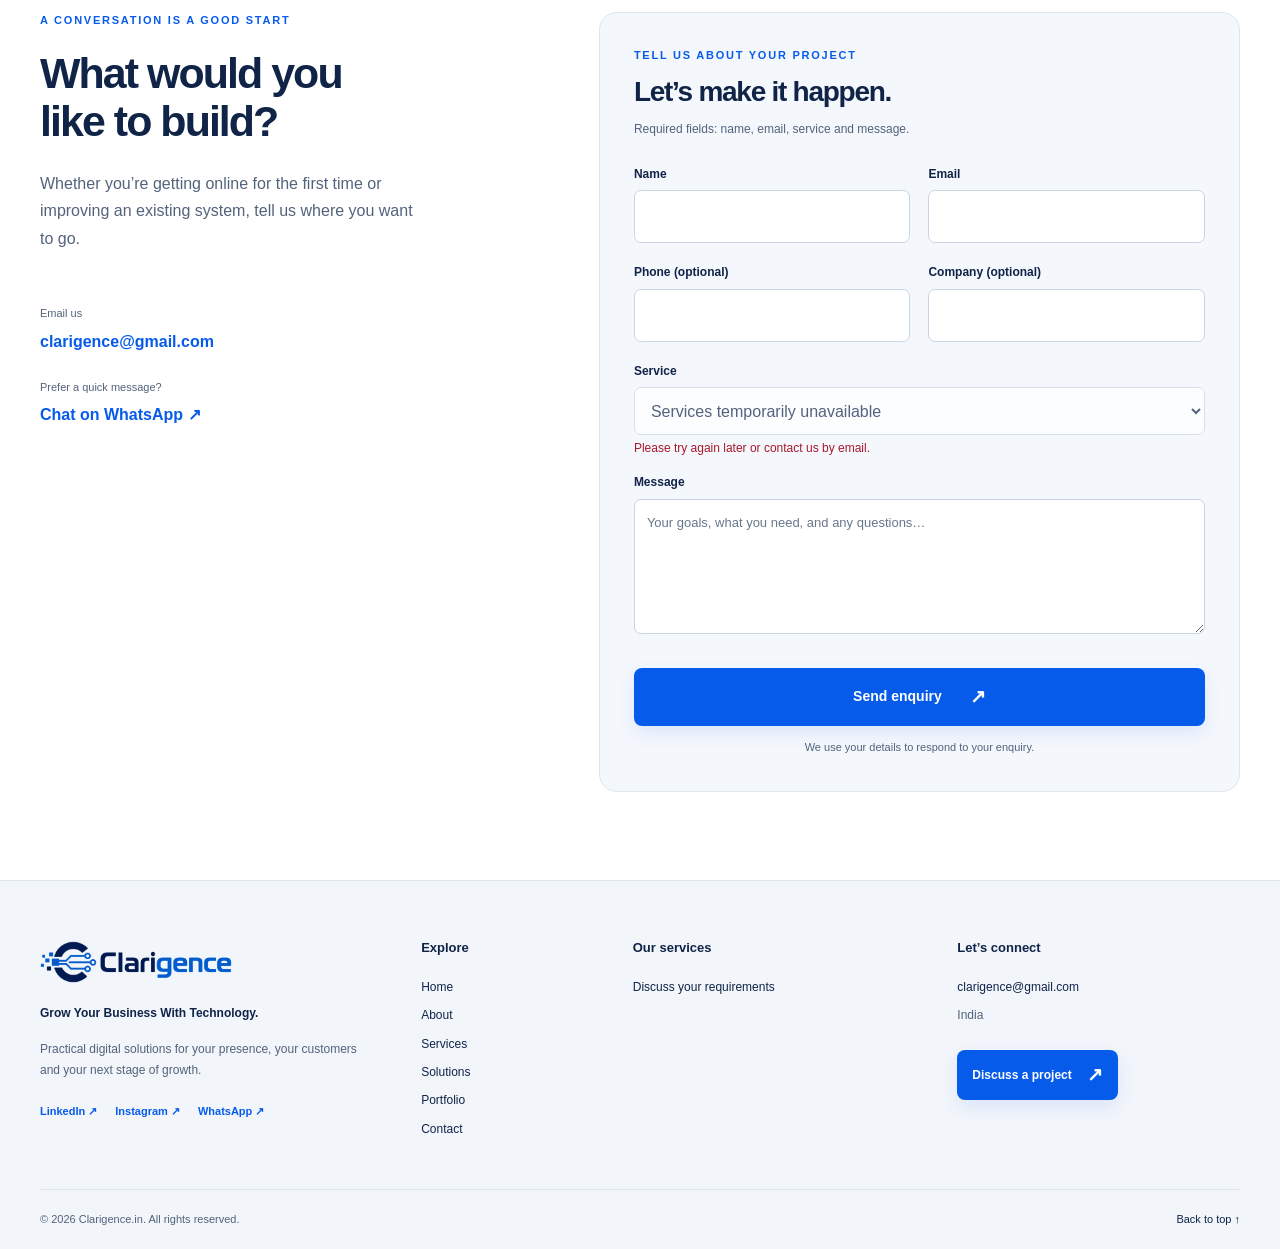
==== commit dc3c9232: "motine used" ====
--- a/index.html
+++ b/index.html
@@ -6,4 +6,4 @@
 <meta property="og:type" content="website"><meta property="og:site_name" content="Clarigence.in"><meta property="og:title" content="Clarigence.in | Grow Your Business With Technology."><meta property="og:description" content="Business websites, Salesforce, apps, digital marketing and automation. Clarigence.in helps startups and SMEs build and improve their digital presence."><meta property="og:url" content="https://www.clarigence.in/"><meta property="og:image" content="https://www.clarigence.in/assets/images/clarigence-logo.png"><meta property="og:image:alt" content="Clarigence.in logo"><meta name="twitter:card" content="summary">
 <link rel="icon" href="favicon.ico"><link rel="icon" type="image/png" sizes="32x32" href="assets/favicons/favicon-32.png">
 <link rel="stylesheet" href="styles.css"><script src="api-config.js" defer></script><script src="script.js" defer></script><script src="cms.js" defer></script>
-</head><body><a class="skip-link" href="#main">Skip to content</a><header class="site-header"><div class="header-inner wrap"><a class="brand" href="index.html" aria-label="Clarigence.in home"><img src="assets/images/clarigence-logo.png" width="2382" height="519" alt="Clarigence.in"></a><button class="menu-toggle" type="button" aria-expanded="false" aria-controls="primary-navigation" aria-label="Open navigation"><span></span><span></span><span></span></button><nav class="nav-links" id="primary-navigation" aria-label="Main navigation"><a href="index.html" aria-current="page">Home</a><a href="about.html" >About</a><a href="services.html" >Services</a><a href="solutions.html" >Solutions</a><a href="portfolio.html" >Portfolio</a><a href="contact.html" >Contact</a></nav><a class="button button-primary" href="contact.html">Get started<span aria-hidden="true">↗</span></a></div></header><main id="main"><section class="hero wrap"><div class="hero-copy"><p class="eyebrow"><span class="dot"></span> YOUR BUSINESS. CONNECTED TO POSSIBILITY.</p><h1 class="hero-title" aria-label="Grow Your Business With Technology."><span class="title-line " aria-hidden="true"><span class="title-word"><span class="title-letter" style="--letter-delay:0.000s">G</span><span class="title-letter" style="--letter-delay:0.025s">r</span><span class="title-letter" style="--letter-delay:0.050s">o</span><span class="title-letter" style="--letter-delay:0.075s">w</span></span> <span class="title-word"><span class="title-letter" style="--letter-delay:0.125s">Y</span><span class="title-letter" style="--letter-delay:0.150s">o</span><span class="title-letter" style="--letter-delay:0.175s">u</span><span class="title-letter" style="--letter-delay:0.200s">r</span></span></span><span class="title-line " aria-hidden="true"><span class="title-word"><span class="title-letter" style="--letter-delay:0.480s">B</span><span class="title-letter" style="--letter-delay:0.505s">u</span><span class="title-letter" style="--letter-delay:0.530s">s</span><span class="title-letter" style="--letter-delay:0.555s">i</span><span class="title-letter" style="--letter-delay:0.580s">n</span><span class="title-letter" style="--letter-delay:0.605s">e</span><span class="title-letter" style="--letter-delay:0.630s">s</span><span class="title-letter" style="--letter-delay:0.655s">s</span></span> <span class="title-word"><span class="title-letter" style="--letter-delay:0.705s">W</span><span class="title-letter" style="--letter-delay:0.730s">i</span><span class="title-letter" style="--letter-delay:0.755s">t</span><span class="title-letter" style="--letter-delay:0.780s">h</span></span></span><span class="title-line title-accent" aria-hidden="true"><span class="title-word"><span class="title-letter" style="--letter-delay:0.960s">T</span><span class="title-letter" style="--letter-delay:0.985s">e</span><span class="title-letter" style="--letter-delay:1.010s">c</span><span class="title-letter" style="--letter-delay:1.035s">h</span><span class="title-letter" style="--letter-delay:1.060s">n</span><span class="title-letter" style="--letter-delay:1.085s">o</span><span class="title-letter" style="--letter-delay:1.110s">l</span><span class="title-letter" style="--letter-delay:1.135s">o</span><span class="title-letter" style="--letter-delay:1.160s">g</span><span class="title-letter" style="--letter-delay:1.185s">y</span><span class="title-letter" style="--letter-delay:1.210s">.</span></span></span></h1><p class="hero-lede">From your first website to smarter business systems, Clarigence helps you build, improve and grow your digital presence.</p><div class="hero-actions"><a class="button button-primary" href="contact.html">Let’s discuss your project<span aria-hidden="true">↗</span></a><a class="button button-outline" href="services.html">Explore services<span aria-hidden="true">↗</span></a></div><div class="hero-footnote"><span class="tiny-check">✓</span> Built around your goals. Designed for your next step.</div></div><div class="hero-visual" role="img" aria-label="Illustration of connected website, CRM and automation capabilities"><div class="visual-grid"></div><div class="visual-topline"><span>THE CLARIGENCE CONNECTION</span><span class="live-dot"></span></div><div class="connection-ring ring-one"></div><div class="connection-ring ring-two"></div><div class="connection-core"><img src="assets/favicons/favicon.png" width="64" height="64" alt=""><strong>Clarity.<br>Connected.</strong></div><div class="visual-tile tile-web"><svg viewBox="0 0 24 24" fill="none" stroke="currentColor" stroke-width="1.5" stroke-linecap="round" stroke-linejoin="round" aria-hidden="true"><path d="M3 8h18M7 5h.01M10 5h.01M4 3h16a1 1 0 0 1 1 1v16H3V4a1 1 0 0 1 1-1Z"/></svg><span>Digital presence</span><small>Designed to stand out</small></div><div class="visual-tile tile-crm"><svg viewBox="0 0 24 24" fill="none" stroke="currentColor" stroke-width="1.5" stroke-linecap="round" stroke-linejoin="round" aria-hidden="true"><path d="M6 18h12a4 4 0 0 0 0-8 6 6 0 0 0-11-2 5 5 0 0 0-1 10Z"/></svg><span>Customer connections</span><small>Systems that work together</small></div><div class="visual-tile tile-flow"><svg viewBox="0 0 24 24" fill="none" stroke="currentColor" stroke-width="1.5" stroke-linecap="round" stroke-linejoin="round" aria-hidden="true"><path d="M3 3h6v6H3ZM15 15h6v6h-6ZM9 6h9v9M6 9v9h9"/></svg><span>Smarter workflows</span><small>More room for what matters</small></div><div class="visual-bottom"><span>BUILD / CONNECT / GROW</span><span aria-hidden="true">↗</span></div></div></section><section class="value-strip"><div class="wrap"><p>One technology partner.<br><strong>A more connected business.</strong></p><span>Web &amp; mobile</span><span>Salesforce &amp; CRM</span><span>Digital growth</span><span>Automation &amp; support</span></div></section><section class="section wrap about-preview"><div><p class="eyebrow">MEET CLARIGENCE.IN</p><h2>Technology with<br>a business purpose.</h2></div><div><p class="large-copy">Your digital presence should work as hard as you do.</p><p>We help startups and growing businesses turn their requirements into useful websites, apps and connected systems. Our approach brings clear thinking, thoughtful design and practical development together.</p><a class="text-link" href="about.html">Get to know Clarigence <span aria-hidden="true">↗</span></a></div></section><section class="section services-section"><div class="wrap"><div class="section-heading"><div><p class="eyebrow">OUR SERVICES</p><h2>The right tools.<br>For your next move.</h2></div><p>Ten focused services to help your business show up, connect with customers and work more effectively.</p></div><div class="service-grid" data-services aria-busy="true"><p class="content-status content-loading" role="status">Loading services…</p></div></div></section><section class="section why-section"><div class="wrap"><div class="section-heading"><div><p class="eyebrow">WHY CLARIGENCE</p><h2>Good technology.<br>Better business possibilities.</h2></div><p>Practical solutions for startups and SMEs, with the attention your business deserves.</p></div><div class="value-grid"><article><span class="value-mark" aria-hidden="true">↗</span><h3>Business comes first</h3><p>We start with the problem you need to solve, then choose the right technology.</p></article><article><span class="value-mark" aria-hidden="true">↗</span><h3>Built around you</h3><p>Purposeful design and custom solutions shaped by your users and workflows.</p></article><article><span class="value-mark" aria-hidden="true">↗</span><h3>Clear communication</h3><p>Defined scope, practical recommendations and progress you can follow.</p></article><article><span class="value-mark" aria-hidden="true">↗</span><h3>Support beyond launch</h3><p>A considered approach to maintenance, improvements and long-term needs.</p></article></div></div></section><section class="section process-section"><div class="wrap"><div class="section-heading"><div><p class="eyebrow">HOW WE WORK</p><h2>A clear path from<br>idea to implementation.</h2></div><p>A collaborative process. A shared direction. You stay involved at every stage.</p></div><div class="process-grid"><article><span class="step-number">01</span><h3>Understand</h3><p>Listen to your business goals, customers and requirements.</p></article><article><span class="step-number">02</span><h3>Plan</h3><p>Agree on scope, the technical approach and milestones.</p></article><article><span class="step-number">03</span><h3>Build</h3><p>Design and develop, with regular progress updates.</p></article><article><span class="step-number">04</span><h3>Test</h3><p>Check functionality, accessibility and responsive behavior.</p></article><article><span class="step-number">05</span><h3>Launch</h3><p>Prepare the solution for deployment and handover.</p></article><article><span class="step-number">06</span><h3>Support</h3><p>Maintain and improve as your requirements evolve.</p></article></div></div></section><section class="section wrap"><div class="section-heading"><div><p class="eyebrow">SOLUTIONS THAT FIT</p><h2>Start with what<br>your business needs.</h2></div><p>Connect the right services around your goals, whether you’re starting out or improving what already exists.</p></div><div class="solution-grid"><article class="solution-card"><span class="card-number">01 / BUSINESS GOAL</span><h3>Establish your presence</h3><p>Give customers a clear way to discover, understand and contact your business.</p><ul><li><a href="services.html?service=website-development">Website Development <span aria-hidden="true">↗</span></a></li><li><a href="services.html?service=google-business-profile">Google Business Profile <span aria-hidden="true">↗</span></a></li><li><a href="services.html?service=business-email">Business Email <span aria-hidden="true">↗</span></a></li></ul></article><article class="solution-card"><span class="card-number">02 / BUSINESS GOAL</span><h3>Turn interest into enquiries</h3><p>Connect campaign messages with focused pages and a straightforward enquiry journey.</p><ul><li><a href="services.html?service=landing-pages">Landing Pages <span aria-hidden="true">↗</span></a></li><li><a href="services.html?service=digital-marketing">Digital Marketing <span aria-hidden="true">↗</span></a></li><li><a href="services.html?service=lead-capture-forms">Lead Capture Forms <span aria-hidden="true">↗</span></a></li></ul></article><article class="solution-card"><span class="card-number">03 / BUSINESS GOAL</span><h3>Connect and simplify your work</h3><p>Bring customer processes and everyday operations into a more useful digital workflow.</p><ul><li><a href="services.html?service=salesforce-development">Salesforce Development <span aria-hidden="true">↗</span></a></li><li><a href="services.html?service=app-development">App Development <span aria-hidden="true">↗</span></a></li><li><a href="services.html?service=business-automation">Business Automation <span aria-hidden="true">↗</span></a></li></ul></article><article class="solution-card"><span class="card-number">04 / BUSINESS GOAL</span><h3>Keep your website moving</h3><p>Support a dependable experience with regular updates and technical attention.</p><ul><li><a href="services.html?service=website-maintenance">Website Maintenance <span aria-hidden="true">↗</span></a></li></ul></article></div></section><section class="section work-section"><div class="wrap"><div class="section-heading"><div><p class="eyebrow">FEATURED WORK</p><h2>Possibilities, made visible.</h2></div><p>Explore published projects and clearly labeled design concepts.</p></div><div class="work-grid" data-portfolio data-featured="true" aria-busy="true"><p class="content-status content-loading" role="status">Loading portfolio…</p></div><div class="section-end"><a class="button button-outline" href="portfolio.html">View portfolio<span aria-hidden="true">↗</span></a></div></div></section><section class="cta-section wrap"><div class="cta-box"><div><p class="eyebrow">LET’S BUILD YOUR NEXT CHAPTER</p><h2>Your ambition.<br>Our technology.</h2><p>Start with a conversation. We’ll help you find the right way forward.</p></div><a class="button button-primary" href="contact.html">Discuss your project<span aria-hidden="true">↗</span></a></div></section><section class="section wrap contact-layout" id="contact"><div><p class="eyebrow">A CONVERSATION IS A GOOD START</p><h2>What would you<br>like to build?</h2><p>Whether you’re getting online for the first time or improving an existing system, tell us where you want to go.</p><div class="contact-info"><span>Email us</span><a href="mailto:clarigence@gmail.com">clarigence@gmail.com</a><span>Prefer a quick message?</span><a href="https://wa.me/918459179752" target="_blank" rel="noopener noreferrer">Chat on WhatsApp ↗ <span class="sr-only">(opens in a new tab)</span></a></div></div><form class="contact-form" aria-label="Project enquiry"><p class="eyebrow">TELL US ABOUT YOUR PROJECT</p><h2>Let’s make it happen.</h2><p class="form-intro">Required fields: name, email, service and message.</p><div class="form-grid"><div class="field"><label for="name">Name</label><input id="name" name="name" type="text" autocomplete="name" maxlength="120" required  aria-describedby="name-error"><span class="field-error" id="name-error"></span></div><div class="field"><label for="email">Email</label><input id="email" name="email" type="email" autocomplete="email" maxlength="254" required  aria-describedby="email-error"><span class="field-error" id="email-error"></span></div><div class="field"><label for="phone">Phone (optional)</label><input id="phone" name="phone" type="tel" autocomplete="tel" maxlength="30"  pattern="[+0-9\(\) .\-]{7,30}" aria-describedby="phone-error"><span class="field-error" id="phone-error"></span></div><div class="field"><label for="company">Company (optional)</label><input id="company" name="company" type="text" autocomplete="organization" maxlength="160"   aria-describedby="company-error"><span class="field-error" id="company-error"></span></div><div class="field full"><label for="service">Service</label><select id="service" name="service" required disabled aria-describedby="service-error"><option value="">Loading services…</option></select><span class="field-error" id="service-error"></span></div><div class="field full"><label for="message">Message</label><textarea id="message" name="message" required minlength="10" maxlength="5000" rows="4" placeholder="Your goals, what you need, and any questions…" aria-describedby="message-error"></textarea><span class="field-error" id="message-error"></span></div></div><button class="button button-primary form-submit" type="submit">Send enquiry <span aria-hidden="true">↗</span></button><p id="form-status" role="status" aria-live="polite" tabindex="-1"></p><p class="form-note">We use your details to respond to your enquiry.</p></form></section></main><footer class="site-footer"><div class="wrap footer-grid"><h2 class="sr-only">Footer navigation and contact information</h2><div class="footer-brand"><a class="brand" href="index.html"><img src="assets/images/clarigence-logo.png" width="2382" height="519" alt="Clarigence.in" loading="lazy"></a><p>Grow Your Business With Technology.</p><p>Practical digital solutions for your presence, your customers and your next stage of growth.</p><div class="social-links"><a href="https://www.linkedin.com/company/clarigence-in/" target="_blank" rel="noopener noreferrer">LinkedIn <span class="sr-only">(opens in a new tab)</span> ↗</a><a href="https://www.instagram.com/clarigence.in/" target="_blank" rel="noopener noreferrer">Instagram <span class="sr-only">(opens in a new tab)</span> ↗</a><a href="https://wa.me/918459179752" target="_blank" rel="noopener noreferrer">WhatsApp <span class="sr-only">(opens in a new tab)</span> ↗</a></div></div><div class="footer-column"><h3>Explore</h3><a href="index.html">Home</a><a href="about.html">About</a><a href="services.html">Services</a><a href="solutions.html">Solutions</a><a href="portfolio.html">Portfolio</a><a href="contact.html">Contact</a></div><div class="footer-column footer-services"><h3>Our services</h3><a href="services.html">Explore services</a></div><div class="footer-column"><h3>Let’s connect</h3><a href="mailto:clarigence@gmail.com">clarigence@gmail.com</a><p>India</p><a class="button button-primary" href="contact.html">Discuss a project<span aria-hidden="true">↗</span></a></div></div><div class="wrap footer-bottom"><span>© <span data-year>2026</span> Clarigence.in. All rights reserved.</span><a href="#main">Back to top ↑</a></div></footer></body></html>+</head><body><a class="skip-link" href="#main">Skip to content</a><header class="site-header"><div class="header-inner wrap"><a class="brand" href="index.html" aria-label="Clarigence.in home"><img src="assets/images/clarigence-logo.png" width="2382" height="519" alt="Clarigence.in"></a><button class="menu-toggle" type="button" aria-expanded="false" aria-controls="primary-navigation" aria-label="Open navigation"><span></span><span></span><span></span></button><nav class="nav-links" id="primary-navigation" aria-label="Main navigation"><a href="index.html" aria-current="page">Home</a><a href="about.html" >About</a><a href="services.html" >Services</a><a href="solutions.html" >Solutions</a><a href="portfolio.html" >Portfolio</a><a href="contact.html" >Contact</a></nav><a class="button button-primary" href="contact.html">Get started<span aria-hidden="true">↗</span></a></div></header><main id="main"><section class="hero wrap"><div class="hero-copy"><p class="eyebrow"><span class="dot"></span> YOUR BUSINESS. CONNECTED TO POSSIBILITY.</p><h1 class="hero-title" aria-label="Grow Your Business With Technology."><span class="title-line " aria-hidden="true"><span class="title-word"><span class="title-letter" style="--letter-delay:0.000s">G</span><span class="title-letter" style="--letter-delay:0.024s">r</span><span class="title-letter" style="--letter-delay:0.048s">o</span><span class="title-letter" style="--letter-delay:0.072s">w</span></span> <span class="title-word"><span class="title-letter" style="--letter-delay:0.096s">Y</span><span class="title-letter" style="--letter-delay:0.120s">o</span><span class="title-letter" style="--letter-delay:0.144s">u</span><span class="title-letter" style="--letter-delay:0.168s">r</span></span></span><span class="title-line " aria-hidden="true"><span class="title-word"><span class="title-letter" style="--letter-delay:0.250s">B</span><span class="title-letter" style="--letter-delay:0.274s">u</span><span class="title-letter" style="--letter-delay:0.298s">s</span><span class="title-letter" style="--letter-delay:0.322s">i</span><span class="title-letter" style="--letter-delay:0.346s">n</span><span class="title-letter" style="--letter-delay:0.370s">e</span><span class="title-letter" style="--letter-delay:0.394s">s</span><span class="title-letter" style="--letter-delay:0.418s">s</span></span> <span class="title-word"><span class="title-letter" style="--letter-delay:0.442s">W</span><span class="title-letter" style="--letter-delay:0.466s">i</span><span class="title-letter" style="--letter-delay:0.490s">t</span><span class="title-letter" style="--letter-delay:0.514s">h</span></span></span><span class="title-line title-accent" aria-hidden="true"><span class="title-word"><span class="title-letter" style="--letter-delay:0.500s">T</span><span class="title-letter" style="--letter-delay:0.524s">e</span><span class="title-letter" style="--letter-delay:0.548s">c</span><span class="title-letter" style="--letter-delay:0.572s">h</span><span class="title-letter" style="--letter-delay:0.596s">n</span><span class="title-letter" style="--letter-delay:0.620s">o</span><span class="title-letter" style="--letter-delay:0.644s">l</span><span class="title-letter" style="--letter-delay:0.668s">o</span><span class="title-letter" style="--letter-delay:0.692s">g</span><span class="title-letter" style="--letter-delay:0.716s">y</span><span class="title-letter" style="--letter-delay:0.740s">.</span></span></span></h1><p class="hero-lede">From your first website to smarter business systems, Clarigence helps you build, improve and grow your digital presence.</p><div class="hero-actions"><a class="button button-primary" href="contact.html">Let’s discuss your project<span aria-hidden="true">↗</span></a><a class="button button-outline" href="services.html">Explore services<span aria-hidden="true">↗</span></a></div><div class="hero-footnote"><span class="tiny-check">✓</span> Built around your goals. Designed for your next step.</div></div><div class="hero-visual" role="img" aria-label="Illustration of connected website, CRM and automation capabilities"><div class="visual-grid"></div><div class="visual-topline"><span>THE CLARIGENCE CONNECTION</span><span class="live-dot"></span></div><div class="connection-ring ring-one"></div><div class="connection-ring ring-two"></div><div class="connection-core"><img src="assets/favicons/favicon.png" width="64" height="64" alt=""><strong>Clarity.<br>Connected.</strong></div><div class="visual-tile tile-web"><svg viewBox="0 0 24 24" fill="none" stroke="currentColor" stroke-width="1.5" stroke-linecap="round" stroke-linejoin="round" aria-hidden="true"><path d="M3 8h18M7 5h.01M10 5h.01M4 3h16a1 1 0 0 1 1 1v16H3V4a1 1 0 0 1 1-1Z"/></svg><span>Digital presence</span><small>Designed to stand out</small></div><div class="visual-tile tile-crm"><svg viewBox="0 0 24 24" fill="none" stroke="currentColor" stroke-width="1.5" stroke-linecap="round" stroke-linejoin="round" aria-hidden="true"><path d="M6 18h12a4 4 0 0 0 0-8 6 6 0 0 0-11-2 5 5 0 0 0-1 10Z"/></svg><span>Customer connections</span><small>Systems that work together</small></div><div class="visual-tile tile-flow"><svg viewBox="0 0 24 24" fill="none" stroke="currentColor" stroke-width="1.5" stroke-linecap="round" stroke-linejoin="round" aria-hidden="true"><path d="M3 3h6v6H3ZM15 15h6v6h-6ZM9 6h9v9M6 9v9h9"/></svg><span>Smarter workflows</span><small>More room for what matters</small></div><div class="visual-bottom"><span>BUILD / CONNECT / GROW</span><span aria-hidden="true">↗</span></div></div></section><section class="value-strip"><div class="wrap"><p>One technology partner.<br><strong>A more connected business.</strong></p><span>Web &amp; mobile</span><span>Salesforce &amp; CRM</span><span>Digital growth</span><span>Automation &amp; support</span></div></section><section class="section wrap about-preview"><div><p class="eyebrow">MEET CLARIGENCE.IN</p><h2>Technology with<br>a business purpose.</h2></div><div><p class="large-copy">Your digital presence should work as hard as you do.</p><p>We help startups and growing businesses turn their requirements into useful websites, apps and connected systems. Our approach brings clear thinking, thoughtful design and practical development together.</p><a class="text-link" href="about.html">Get to know Clarigence <span aria-hidden="true">↗</span></a></div></section><section class="section services-section"><div class="wrap"><div class="section-heading"><div><p class="eyebrow">OUR SERVICES</p><h2>The right tools.<br>For your next move.</h2></div><p>Ten focused services to help your business show up, connect with customers and work more effectively.</p></div><div class="service-grid" data-services aria-busy="true"><p class="content-status content-loading" role="status">Loading services…</p></div></div></section><section class="section why-section"><div class="wrap"><div class="section-heading"><div><p class="eyebrow">WHY CLARIGENCE</p><h2>Good technology.<br>Better business possibilities.</h2></div><p>Practical solutions for startups and SMEs, with the attention your business deserves.</p></div><div class="value-grid"><article><span class="value-mark" aria-hidden="true">↗</span><h3>Business comes first</h3><p>We start with the problem you need to solve, then choose the right technology.</p></article><article><span class="value-mark" aria-hidden="true">↗</span><h3>Built around you</h3><p>Purposeful design and custom solutions shaped by your users and workflows.</p></article><article><span class="value-mark" aria-hidden="true">↗</span><h3>Clear communication</h3><p>Defined scope, practical recommendations and progress you can follow.</p></article><article><span class="value-mark" aria-hidden="true">↗</span><h3>Support beyond launch</h3><p>A considered approach to maintenance, improvements and long-term needs.</p></article></div></div></section><section class="section process-section"><div class="wrap"><div class="section-heading"><div><p class="eyebrow">HOW WE WORK</p><h2>A clear path from<br>idea to implementation.</h2></div><p>A collaborative process. A shared direction. You stay involved at every stage.</p></div><div class="process-grid"><article><span class="step-number">01</span><h3>Understand</h3><p>Listen to your business goals, customers and requirements.</p></article><article><span class="step-number">02</span><h3>Plan</h3><p>Agree on scope, the technical approach and milestones.</p></article><article><span class="step-number">03</span><h3>Build</h3><p>Design and develop, with regular progress updates.</p></article><article><span class="step-number">04</span><h3>Test</h3><p>Check functionality, accessibility and responsive behavior.</p></article><article><span class="step-number">05</span><h3>Launch</h3><p>Prepare the solution for deployment and handover.</p></article><article><span class="step-number">06</span><h3>Support</h3><p>Maintain and improve as your requirements evolve.</p></article></div></div></section><section class="section wrap"><div class="section-heading"><div><p class="eyebrow">SOLUTIONS THAT FIT</p><h2>Start with what<br>your business needs.</h2></div><p>Connect the right services around your goals, whether you’re starting out or improving what already exists.</p></div><div class="solution-grid"><article class="solution-card"><span class="card-number">01 / BUSINESS GOAL</span><h3>Establish your presence</h3><p>Give customers a clear way to discover, understand and contact your business.</p><ul><li><a href="services.html?service=website-development">Website Development <span aria-hidden="true">↗</span></a></li><li><a href="services.html?service=google-business-profile">Google Business Profile <span aria-hidden="true">↗</span></a></li><li><a href="services.html?service=business-email">Business Email <span aria-hidden="true">↗</span></a></li></ul></article><article class="solution-card"><span class="card-number">02 / BUSINESS GOAL</span><h3>Turn interest into enquiries</h3><p>Connect campaign messages with focused pages and a straightforward enquiry journey.</p><ul><li><a href="services.html?service=landing-pages">Landing Pages <span aria-hidden="true">↗</span></a></li><li><a href="services.html?service=digital-marketing">Digital Marketing <span aria-hidden="true">↗</span></a></li><li><a href="services.html?service=lead-capture-forms">Lead Capture Forms <span aria-hidden="true">↗</span></a></li></ul></article><article class="solution-card"><span class="card-number">03 / BUSINESS GOAL</span><h3>Connect and simplify your work</h3><p>Bring customer processes and everyday operations into a more useful digital workflow.</p><ul><li><a href="services.html?service=salesforce-development">Salesforce Development <span aria-hidden="true">↗</span></a></li><li><a href="services.html?service=app-development">App Development <span aria-hidden="true">↗</span></a></li><li><a href="services.html?service=business-automation">Business Automation <span aria-hidden="true">↗</span></a></li></ul></article><article class="solution-card"><span class="card-number">04 / BUSINESS GOAL</span><h3>Keep your website moving</h3><p>Support a dependable experience with regular updates and technical attention.</p><ul><li><a href="services.html?service=website-maintenance">Website Maintenance <span aria-hidden="true">↗</span></a></li></ul></article></div></section><section class="section work-section"><div class="wrap"><div class="section-heading"><div><p class="eyebrow">FEATURED WORK</p><h2>Possibilities, made visible.</h2></div><p>Explore published projects and clearly labeled design concepts.</p></div><div class="work-grid" data-portfolio data-featured="true" aria-busy="true"><p class="content-status content-loading" role="status">Loading portfolio…</p></div><div class="section-end"><a class="button button-outline" href="portfolio.html">View portfolio<span aria-hidden="true">↗</span></a></div></div></section><section class="cta-section wrap"><div class="cta-box"><div><p class="eyebrow">LET’S BUILD YOUR NEXT CHAPTER</p><h2>Your ambition.<br>Our technology.</h2><p>Start with a conversation. We’ll help you find the right way forward.</p></div><a class="button button-primary" href="contact.html">Discuss your project<span aria-hidden="true">↗</span></a></div></section><section class="section wrap contact-layout" id="contact"><div><p class="eyebrow">A CONVERSATION IS A GOOD START</p><h2>What would you<br>like to build?</h2><p>Whether you’re getting online for the first time or improving an existing system, tell us where you want to go.</p><div class="contact-info"><span>Email us</span><a href="mailto:clarigence@gmail.com">clarigence@gmail.com</a><span>Prefer a quick message?</span><a href="https://wa.me/918459179752" target="_blank" rel="noopener noreferrer">Chat on WhatsApp ↗ <span class="sr-only">(opens in a new tab)</span></a></div></div><form class="contact-form" aria-label="Project enquiry"><p class="eyebrow">TELL US ABOUT YOUR PROJECT</p><h2>Let’s make it happen.</h2><p class="form-intro">Required fields: name, email, service and message.</p><div class="form-grid"><div class="field"><label for="name">Name</label><input id="name" name="name" type="text" autocomplete="name" maxlength="120" required  aria-describedby="name-error"><span class="field-error" id="name-error"></span></div><div class="field"><label for="email">Email</label><input id="email" name="email" type="email" autocomplete="email" maxlength="254" required  aria-describedby="email-error"><span class="field-error" id="email-error"></span></div><div class="field"><label for="phone">Phone (optional)</label><input id="phone" name="phone" type="tel" autocomplete="tel" maxlength="30"  pattern="[+0-9\(\) .\-]{7,30}" aria-describedby="phone-error"><span class="field-error" id="phone-error"></span></div><div class="field"><label for="company">Company (optional)</label><input id="company" name="company" type="text" autocomplete="organization" maxlength="160"   aria-describedby="company-error"><span class="field-error" id="company-error"></span></div><div class="field full"><label for="service">Service</label><select id="service" name="service" required disabled aria-describedby="service-error"><option value="">Loading services…</option></select><span class="field-error" id="service-error"></span></div><div class="field full"><label for="message">Message</label><textarea id="message" name="message" required minlength="10" maxlength="5000" rows="4" placeholder="Your goals, what you need, and any questions…" aria-describedby="message-error"></textarea><span class="field-error" id="message-error"></span></div></div><button class="button button-primary form-submit" type="submit">Send enquiry <span aria-hidden="true">↗</span></button><p id="form-status" role="status" aria-live="polite" tabindex="-1"></p><p class="form-note">We use your details to respond to your enquiry.</p></form></section></main><footer class="site-footer"><div class="wrap footer-grid"><h2 class="sr-only">Footer navigation and contact information</h2><div class="footer-brand"><a class="brand" href="index.html"><img src="assets/images/clarigence-logo.png" width="2382" height="519" alt="Clarigence.in" loading="lazy"></a><p>Grow Your Business With Technology.</p><p>Practical digital solutions for your presence, your customers and your next stage of growth.</p><div class="social-links"><a href="https://www.linkedin.com/company/clarigence-in/" target="_blank" rel="noopener noreferrer">LinkedIn <span class="sr-only">(opens in a new tab)</span> ↗</a><a href="https://www.instagram.com/clarigence.in/" target="_blank" rel="noopener noreferrer">Instagram <span class="sr-only">(opens in a new tab)</span> ↗</a><a href="https://wa.me/918459179752" target="_blank" rel="noopener noreferrer">WhatsApp <span class="sr-only">(opens in a new tab)</span> ↗</a></div></div><div class="footer-column"><h3>Explore</h3><a href="index.html">Home</a><a href="about.html">About</a><a href="services.html">Services</a><a href="solutions.html">Solutions</a><a href="portfolio.html">Portfolio</a><a href="contact.html">Contact</a></div><div class="footer-column footer-services"><h3>Our services</h3><a href="services.html">Explore services</a></div><div class="footer-column"><h3>Let’s connect</h3><a href="mailto:clarigence@gmail.com">clarigence@gmail.com</a><p>India</p><a class="button button-primary" href="contact.html">Discuss a project<span aria-hidden="true">↗</span></a></div></div><div class="wrap footer-bottom"><span>© <span data-year>2026</span> Clarigence.in. All rights reserved.</span><a href="#main">Back to top ↑</a></div></footer></body></html>
--- a/styles.css
+++ b/styles.css
@@ -7,24 +7,24 @@
 .work-section{background:var(--soft)}.work-grid{display:grid;grid-template-columns:repeat(2,minmax(0,1fr));gap:28px}.work-card{border-radius:var(--radius);border:1px solid var(--line);overflow:hidden;background:#fff}.project-art{height:290px;padding:35px 35px 30px;position:relative;overflow:hidden;background:#dce9fc}.art-shop{background:#e9e4f5}.art-crm{background:#dcefeb}.art-cloud{background:#e2e7f0}.mock-window{height:240px;max-width:360px;margin:auto;border-radius:9px;background:#fff;box-shadow:0 15px 40px #142b5320;transform:rotate(-3deg);transition:transform .4s}.work-card:hover .mock-window{transform:rotate(0) translateY(-4px)}.mock-top{display:flex;gap:4px;align-items:center;padding:12px;border-bottom:1px solid var(--line)}.mock-top i{display:block;width:5px;height:5px;border-radius:50%;background:#bdcce3}.mock-top span{font-size:7px;margin-left:auto;letter-spacing:.06em;color:var(--muted)}.mock-body{padding:24px}.mock-label{font-size:8px;font-weight:700;color:var(--blue);letter-spacing:.1em}.mock-body strong{display:block;font-size:26px;line-height:1.1;letter-spacing:-.05em;margin:10px 0 16px;max-width:240px}.mock-lines i{display:block;height:4px;background:#e6ebf4;width:80%;margin-top:5px}.mock-lines i:last-child{width:55%}.mock-blocks{display:flex;gap:8px;margin-top:18px}.mock-blocks span{height:36px;flex:1;border-radius:4px;background:#e8f0fe}.art-shop .mock-blocks span{background:#ede5fb}.art-crm .mock-blocks span{background:#dbf1e9}.concept-badge{position:absolute;bottom:18px;left:20px;font-size:9px;letter-spacing:.1em;font-weight:700;background:#ffffffdf;padding:5px 10px;border-radius:5px}.project-copy{padding:28px}.project-copy .eyebrow{margin-bottom:11px;font-size:10px}.project-copy h3{margin-bottom:12px}.project-copy p{font-size:14px}.technology{font-size:11px!important;margin-top:17px!important}.project-copy details{margin-top:20px;border-top:1px solid var(--line);padding-top:14px;font-size:13px}.project-copy summary{color:var(--blue);cursor:pointer;font-weight:650;padding-block:4px}.project-copy details p{padding-top:14px}.section-end{display:flex;justify-content:center;margin-top:36px}.cta-section{padding-block:70px 10px}.cta-box{background:linear-gradient(115deg,#e9f2ff,#f3f6ff);border:1px solid #d9e7fc;border-radius:24px;padding:52px;display:flex;align-items:center;justify-content:space-between;gap:40px}.cta-box h2{margin-bottom:18px}.cta-box p:not(.eyebrow){max-width:450px;font-size:14px}.cta-box .button{flex-shrink:0}
 .page-hero{padding-block:76px 54px;border-bottom:1px solid var(--line)}.page-hero h1{font-size:clamp(42px,5vw,70px);margin-bottom:24px}.page-hero .hero-lede{max-width:680px}.service-detail{display:grid;grid-template-columns:1fr 1fr;gap:90px;padding-block:60px;border-bottom:1px solid var(--line);scroll-margin-top:110px}.service-detail:first-child{padding-top:0}.service-detail .icon{margin-bottom:24px}.service-detail h2{font-size:35px;margin-bottom:22px}.service-detail p{font-size:15px}.service-detail h3{margin-top:8px;margin-bottom:20px}.service-detail .eyebrow{margin-bottom:15px}.capabilities{padding:0;margin:0 0 24px;list-style:none}.capabilities li{padding:13px 0;border-bottom:1px solid var(--line);font-size:14px}.capabilities span{color:var(--blue);margin-right:12px}.service-detail .button{margin-top:24px}.contact-layout{display:grid;grid-template-columns:.85fr 1.15fr;gap:85px;align-items:start}.contact-layout>div>h2{margin-bottom:24px}.contact-layout>div>p:not(.eyebrow){max-width:390px}.contact-info{display:flex;flex-direction:column;align-items:start;gap:5px;margin-top:34px}.contact-info>span{font-size:11px;color:var(--muted);margin-top:18px}.contact-info a{font-size:16px;font-weight:650;color:var(--blue);overflow-wrap:anywhere}.contact-form{padding:34px;border:1px solid var(--line);border-radius:var(--radius);background:var(--soft)}.contact-form .eyebrow{margin-bottom:12px}.contact-form h2{font-size:28px;margin-bottom:12px}.form-intro{font-size:12px;margin-bottom:24px}.form-grid{display:grid;grid-template-columns:1fr 1fr;gap:15px 18px}.field{min-width:0}.field.full{grid-column:1/-1}.field label{display:block;font-size:12px;font-weight:650;margin-bottom:6px}.field input,.field select,.field textarea{width:100%;padding:12px;border:1px solid #c9d5e7;border-radius:7px;background:#fff;color:var(--ink);font-size:16px;min-height:48px}.field input:focus,.field textarea:focus,.field select:focus{outline:2px solid var(--blue);outline-offset:1px}.field textarea{resize:vertical;min-height:120px}.field input::placeholder,.field textarea::placeholder{color:#68768a;font-size:13px}.field [aria-invalid=true]{border-color:#b02a37}.field-error{display:block;color:#a7192a;font-size:12px;line-height:1.5;margin-top:4px}.form-submit{width:100%;margin-top:22px}.form-note{font-size:11px;text-align:center;margin-top:12px}#form-status{font-size:13px;line-height:1.6;margin-top:16px}#form-status:empty{display:none}#form-status[data-state=success]{color:#076239}#form-status[data-state=error]{color:#a7192a}
 .site-footer{background:#f2f5fa;border-top:1px solid var(--line);padding-top:60px}.footer-grid{display:grid;grid-template-columns:1.2fr .6fr 1fr 1fr;gap:42px;padding-bottom:50px}.footer-brand .brand{margin-bottom:20px}.footer-brand p{font-size:12px}.footer-brand p:first-of-type{font-weight:650;color:var(--ink)}.footer-column{display:flex;flex-direction:column;align-items:start;gap:8px;min-width:0}.footer-column h3{font-size:13px;letter-spacing:0;margin-bottom:13px}.footer-column>a,.footer-column p{font-size:12px;overflow-wrap:anywhere;max-width:100%}.footer-column>a:not(.button):hover{color:var(--blue)}.footer-column .button{color:#fff;font-size:12px;gap:15px;padding:10px 14px;margin-top:16px}.social-links{display:flex;flex-wrap:wrap;gap:18px;margin-top:22px;font-size:11px;font-weight:650;color:var(--blue)}.footer-bottom{display:flex;justify-content:space-between;border-top:1px solid var(--line);padding-block:20px;font-size:11px;color:var(--muted)}.footer-bottom a{color:var(--ink)}
-@keyframes float{0%,100%{transform:translateY(0)}50%{transform:translateY(-8px)}}.reveal{transition:opacity .6s ease,transform .6s ease}.reveal-pending{opacity:0;transform:translateY(16px)}
+@keyframes float{0%,100%{transform:translateY(0)}50%{transform:translateY(-5px)}}.reveal{transition:opacity 720ms cubic-bezier(.2,.7,.2,1),translate 720ms cubic-bezier(.2,.7,.2,1)}.reveal-pending{opacity:0;translate:0 22px}
 @media(min-width:1101px){.service-card:last-child:nth-child(3n+1){grid-column:2}}
 @media(max-width:1100px){.header-inner{gap:20px}.nav-links{gap:17px}.brand img{width:165px}.hero{gap:30px}.hero-visual{height:450px}.visual-tile{padding:12px}.tile-crm{right:10px}.tile-web,.tile-flow{left:12px}.process-grid{grid-template-columns:repeat(3,minmax(0,1fr));gap:36px}.footer-grid{gap:25px}.contact-layout{gap:45px}}
 @media(max-width:900px){.wrap{width:calc(100% - 48px)}.header-inner{height:78px}.header-inner>.button{margin-left:auto}.menu-toggle{display:flex;flex-direction:column;justify-content:center;gap:5px;width:44px;height:44px;border:1px solid var(--line);border-radius:8px;background:#fff;padding:11px;order:4;cursor:pointer}.menu-toggle span{width:100%;height:2px;background:var(--ink);transition:transform .2s,opacity .2s}.menu-toggle[aria-expanded=true] span:first-child{transform:translateY(7px) rotate(45deg)}.menu-toggle[aria-expanded=true] span:nth-child(2){opacity:0}.menu-toggle[aria-expanded=true] span:last-child{transform:translateY(-7px) rotate(-45deg)}.nav-links{display:none;position:absolute;top:77px;left:0;right:0;background:#fff;padding:18px 24px 24px;border-bottom:1px solid var(--line);box-shadow:0 20px 30px #10244810;margin:0;max-height:calc(100dvh - 78px);overflow-y:auto;gap:0}.nav-links.open{display:flex;flex-direction:column;align-items:stretch;animation:menu-in .2s ease}.nav-links a{padding:12px;border-radius:7px;font-size:15px}.nav-links a:hover,.nav-links a[aria-current]{background:var(--soft)}.nav-links a[aria-current]:after{display:none}.hero{grid-template-columns:1fr 1fr;padding-block:56px;gap:25px}.hero h1{font-size:clamp(42px,5.8vw,58px)}.hero .eyebrow{font-size:9px}.hero-lede{font-size:15px}.hero-visual{height:420px}.visual-topline{font-size:8px;left:16px;right:16px}.visual-tile{grid-template-columns:22px 1fr;padding:10px;gap:2px 7px}.visual-tile span{font-size:10px}.visual-tile small{font-size:8px}.visual-tile svg{width:21px}.tile-crm{top:215px;right:8px}.tile-web{top:83px;left:8px}.tile-flow{bottom:75px;left:8px}.connection-core{width:133px;height:133px}.ring-one{width:270px;height:270px}.ring-two{width:205px;height:205px}.hero-actions .button{gap:16px;font-size:12px;padding:12px 16px}.value-strip>.wrap{flex-wrap:wrap;justify-content:start;gap:18px 28px}.value-strip p{width:100%;border:0}.section{padding-block:65px}.service-grid{grid-template-columns:repeat(2,minmax(0,1fr))}.section-heading{gap:30px}.section-heading>p{max-width:300px}.about-preview{gap:40px}.value-grid{grid-template-columns:1fr 1fr;gap:32px}.footer-grid{grid-template-columns:1fr 1fr;gap:35px 50px}.contact-layout{gap:35px;grid-template-columns:1fr 1fr}.contact-form{padding:24px}.form-grid{grid-template-columns:1fr}.field.full{grid-column:auto}.service-detail{gap:45px}.cta-box{padding:36px}.solution-card{padding:28px}}
-@keyframes menu-in{from{opacity:0;transform:translateY(-8px)}to{opacity:1;transform:none}}
+@keyframes menu-in{from{opacity:0;transform:translateY(-5px)}to{opacity:1;transform:none}}
 @media(max-width:600px){.wrap{width:calc(100% - 36px)}.header-inner{gap:12px;height:74px}.brand img{width:145px}.header-inner>.button{padding:9px 12px;font-size:11px;gap:8px}.header-inner>.button span{font-size:15px}.menu-toggle{width:40px;height:40px;padding:10px}.nav-links{top:73px;padding:12px 18px 18px}.hero{grid-template-columns:1fr;padding-block:42px;gap:36px}.hero h1{font-size:clamp(43px,10.8vw,64px);letter-spacing:-.055em}.hero .eyebrow{font-size:9px;letter-spacing:.12em}.hero-lede{font-size:15px}.hero-actions{margin-top:25px;gap:10px}.hero-footnote{font-size:11px;margin-top:20px}.hero-visual{height:365px;max-width:480px;width:100%;margin-inline:auto;border-radius:18px}.tile-web{top:65px;left:15px}.tile-crm{top:180px;right:12px}.tile-flow{bottom:65px;left:15px}.ring-one{width:270px;height:270px}.ring-two{width:210px;height:210px}.connection-core{top:47%;width:122px;height:122px}.connection-core img{width:32px;height:32px}.connection-core strong{font-size:16px}.visual-bottom{left:18px;right:18px;bottom:15px;padding-top:10px;font-size:8px}.value-strip>.wrap{display:grid;grid-template-columns:1fr 1fr;gap:14px;padding-block:24px}.value-strip p{grid-column:1/-1}.value-strip span{font-size:11px}.section{padding-block:52px}.section-heading{display:block;margin-bottom:30px}.section-heading>p{max-width:none;margin-top:20px;font-size:14px}.eyebrow{font-size:10px;margin-bottom:16px}.about-preview{grid-template-columns:1fr;gap:25px}.large-copy{font-size:21px}.service-grid{grid-template-columns:1fr;gap:14px}.service-card{padding:24px}.card-top{margin-bottom:23px}.value-grid{grid-template-columns:1fr;gap:25px}.value-grid article{display:grid;grid-template-columns:30px 1fr;column-gap:15px;padding-top:20px}.value-mark{grid-row:1/3;margin:0;font-size:25px}.value-grid p{grid-column:2}.value-grid h3{font-size:19px}.process-grid{grid-template-columns:1fr 1fr;gap:28px 22px}.step-number{font-size:25px;padding-bottom:14px;margin-bottom:17px}.process-grid h3{font-size:17px}.process-grid p{font-size:12px}.solution-grid,.work-grid{grid-template-columns:1fr;gap:18px}.solution-card{padding:26px}.solution-card h3{font-size:24px}.project-art{height:250px;padding:28px}.mock-window{height:220px}.mock-body{padding:20px}.mock-body strong{font-size:23px}.project-copy{padding:24px}.project-copy h3{font-size:21px}.cta-section{padding-block:45px 0}.cta-box{padding:30px 25px;flex-direction:column;align-items:start;gap:25px;border-radius:18px}.cta-box h2{font-size:34px}.page-hero{padding-block:45px 35px}.page-hero h1{font-size:clamp(40px,10vw,56px)}.service-detail{grid-template-columns:1fr;gap:28px;padding-block:42px}.service-detail h2{font-size:30px}.service-detail h3{font-size:20px}.contact-layout{grid-template-columns:1fr;gap:32px}.contact-info{margin-top:20px}.contact-form{padding:23px 20px}.contact-form h2{font-size:26px}.form-grid{grid-template-columns:1fr}.site-footer{padding-top:42px}.footer-grid{gap:30px 20px;padding-bottom:35px}.footer-brand{grid-column:1/-1}.footer-grid>.footer-column:last-child{grid-column:1/-1}.footer-brand p{max-width:330px}.footer-column>a{font-size:11px}.footer-bottom{gap:20px;align-items:start;font-size:10px}.footer-bottom>a{white-space:nowrap}}
 @media(max-width:350px){.header-inner{gap:8px}.brand img{width:122px}.header-inner>.button{padding:8px 10px}.hero-actions .button{width:100%;justify-content:space-between}.visual-tile{padding:9px}.visual-tile small{font-size:7px}.tile-crm{right:7px}.tile-web,.tile-flow{left:9px}.footer-grid{gap:26px 12px}.contact-info a{font-size:14px}}
 .hero .hero-title{letter-spacing:-.025em}
 .hero .hero-title .title-line{display:block;color:var(--ink)}
-.title-word{display:inline-block;max-width:100%;white-space:normal;overflow-wrap:anywhere}
-.title-letter{display:inline-block;animation:title-arrive .48s cubic-bezier(.16,1,.3,1) var(--letter-delay,0s) both}
+.title-word{display:inline-block;white-space:nowrap}
+.title-letter{display:inline-block;animation:title-arrive 580ms cubic-bezier(.18,.72,.24,1.18) var(--letter-delay,0s) both}
 .hero .hero-title .title-accent{color:var(--blue)}
-@keyframes title-arrive{from{opacity:0;transform:translateY(20px) scale(.985);filter:blur(5px)}to{opacity:1;transform:none;filter:blur(0)}}
+@keyframes title-arrive{from{opacity:0;transform:translateY(.42em) rotate(2deg);filter:blur(5px)}to{opacity:1;transform:none;filter:blur(0)}}
 .reveal{transition-delay:var(--reveal-delay,0ms)}
-.hero-visual{animation:panel-drift 10s ease-in-out infinite}
-.connection-core{animation:core-drift 8s ease-in-out infinite}
-.connection-ring{animation:ring-drift 24s linear infinite}
-.ring-two{animation-direction:reverse;animation-duration:32s}
+.hero-visual{animation:artwork-arrive 1050ms cubic-bezier(.2,.7,.2,1) 120ms both,panel-drift 8s ease-in-out 1170ms infinite}
+.connection-core{animation:halo-breathe 7s ease-in-out 1170ms infinite}
+.connection-ring{animation:ring-drift 32s linear 1170ms infinite}
+.ring-one{animation:halo-breathe 7s ease-in-out 1170ms infinite}.ring-two{animation-direction:reverse}
 .about-artwork{position:relative;height:230px;max-width:380px;margin-top:32px;border:1px solid var(--line);border-radius:18px;background:radial-gradient(ellipse,#dceaff,#f4f7fc);overflow:hidden;display:grid;place-items:center}
 .artwork-orbit{position:absolute;width:170px;height:170px;border:1px dashed #94b6e8;border-radius:35%;animation:artwork-turn 28s linear infinite}
 .orbit-offset{width:210px;height:160px;animation-direction:reverse}
@@ -39,7 +39,7 @@
 .project-copy summary{transition:color .2s,background .2s,padding .2s;border-radius:5px}.project-copy summary:hover{background:#edf4ff;padding-left:7px}.project-copy details[open] summary{color:var(--ink)}
 .nav-links a:before{content:'';position:absolute;left:0;bottom:5px;width:100%;height:2px;background:var(--blue);transform:scaleX(0);transform-origin:left;transition:transform .25s ease}.nav-links a:hover:before,.nav-links a:focus-visible:before{transform:scaleX(1)}
 @media(max-width:900px){.nav-links a:before{left:12px;width:25px}}
-@keyframes panel-drift{0%,100%{transform:translateY(0)}50%{transform:translateY(-5px)}}
+@keyframes panel-drift{0%,100%{translate:0 0}50%{translate:0 -7px}}
 @keyframes core-drift{0%,100%{transform:translate(-50%,-50%)}50%{transform:translate(-50%,calc(-50% - 4px))}}
 @keyframes ring-drift{from{transform:translate(-50%,-50%) rotate(0)}to{transform:translate(-50%,-50%) rotate(360deg)}}
 @keyframes artwork-turn{from{transform:rotate(0)}to{transform:rotate(360deg)}}
@@ -50,4 +50,17 @@
 @media(max-width:600px){[data-about-extra]{grid-template-columns:1fr}}
 @media(min-width:601px) and (max-width:900px){.hero{grid-template-columns:1fr;gap:38px}.hero-copy{max-width:620px}.hero-visual{width:100%;max-width:600px;margin-inline:auto}}
 @media(max-width:600px){.hero-visual{height:440px}.connection-core{top:43%}.connection-ring{top:43%}.tile-crm{top:270px;right:12px}.tile-flow{bottom:55px}}
-@media(prefers-reduced-motion:reduce){html{scroll-behavior:auto}*,*::before,*::after{animation:none!important;transition:none!important}.reveal-pending{opacity:1;transform:none}}
+@media(prefers-reduced-motion:reduce){html{scroll-behavior:auto}*,*::before,*::after{animation:none!important;transition:none!important}.reveal-pending{opacity:1;translate:none;transform:none}}
+
+/* Arrival and decorative motion use separate transform channels. */
+.hero-copy>.eyebrow,.hero-copy>.hero-lede,.hero-actions,.hero-footnote{animation:hero-copy-arrive 720ms cubic-bezier(.2,.7,.2,1) both}
+.hero-copy>.eyebrow{animation-delay:80ms}.hero-copy>.hero-lede{animation-delay:780ms}.hero-actions{animation-delay:900ms}.hero-footnote{animation-delay:1020ms}
+.visual-tile{animation-duration:6s;animation-delay:1170ms}.tile-web{animation-duration:5s}.tile-flow{animation-duration:7s}
+@keyframes hero-copy-arrive{from{opacity:0;translate:0 18px}to{opacity:1;translate:0 0}}
+@keyframes artwork-arrive{from{opacity:0;transform:translateY(22px) scale(.97)}to{opacity:1;transform:translateY(0) scale(1)}}
+@keyframes halo-breathe{0%,100%{transform:translate(-50%,-50%) scale(1)}50%{transform:translate(-50%,-50%) scale(1.025)}}
+.button:hover,.button:focus-visible{transform:translateY(-2px)}
+.button>span,.card-link>span{transition:transform 200ms ease}.button:hover>span,.button:focus-visible>span,.service-card:hover .card-link>span{transform:translateX(3px)}
+.service-card,.solution-card,.work-card{transition:opacity 720ms cubic-bezier(.2,.7,.2,1),translate 720ms cubic-bezier(.2,.7,.2,1),transform 320ms ease,box-shadow 320ms ease,border-color 320ms ease;transition-delay:var(--reveal-delay,0ms),var(--reveal-delay,0ms),0ms,0ms,0ms}
+.service-card:hover,.solution-card:hover,.work-card:hover{transform:translateY(-4px);box-shadow:0 15px 30px #1024480c}
+@media(prefers-reduced-motion:reduce){.reveal-pending{opacity:1;translate:none}.hero-copy>.eyebrow,.hero-copy>.hero-lede,.hero-actions,.hero-footnote,.hero-visual{opacity:1;translate:none}}
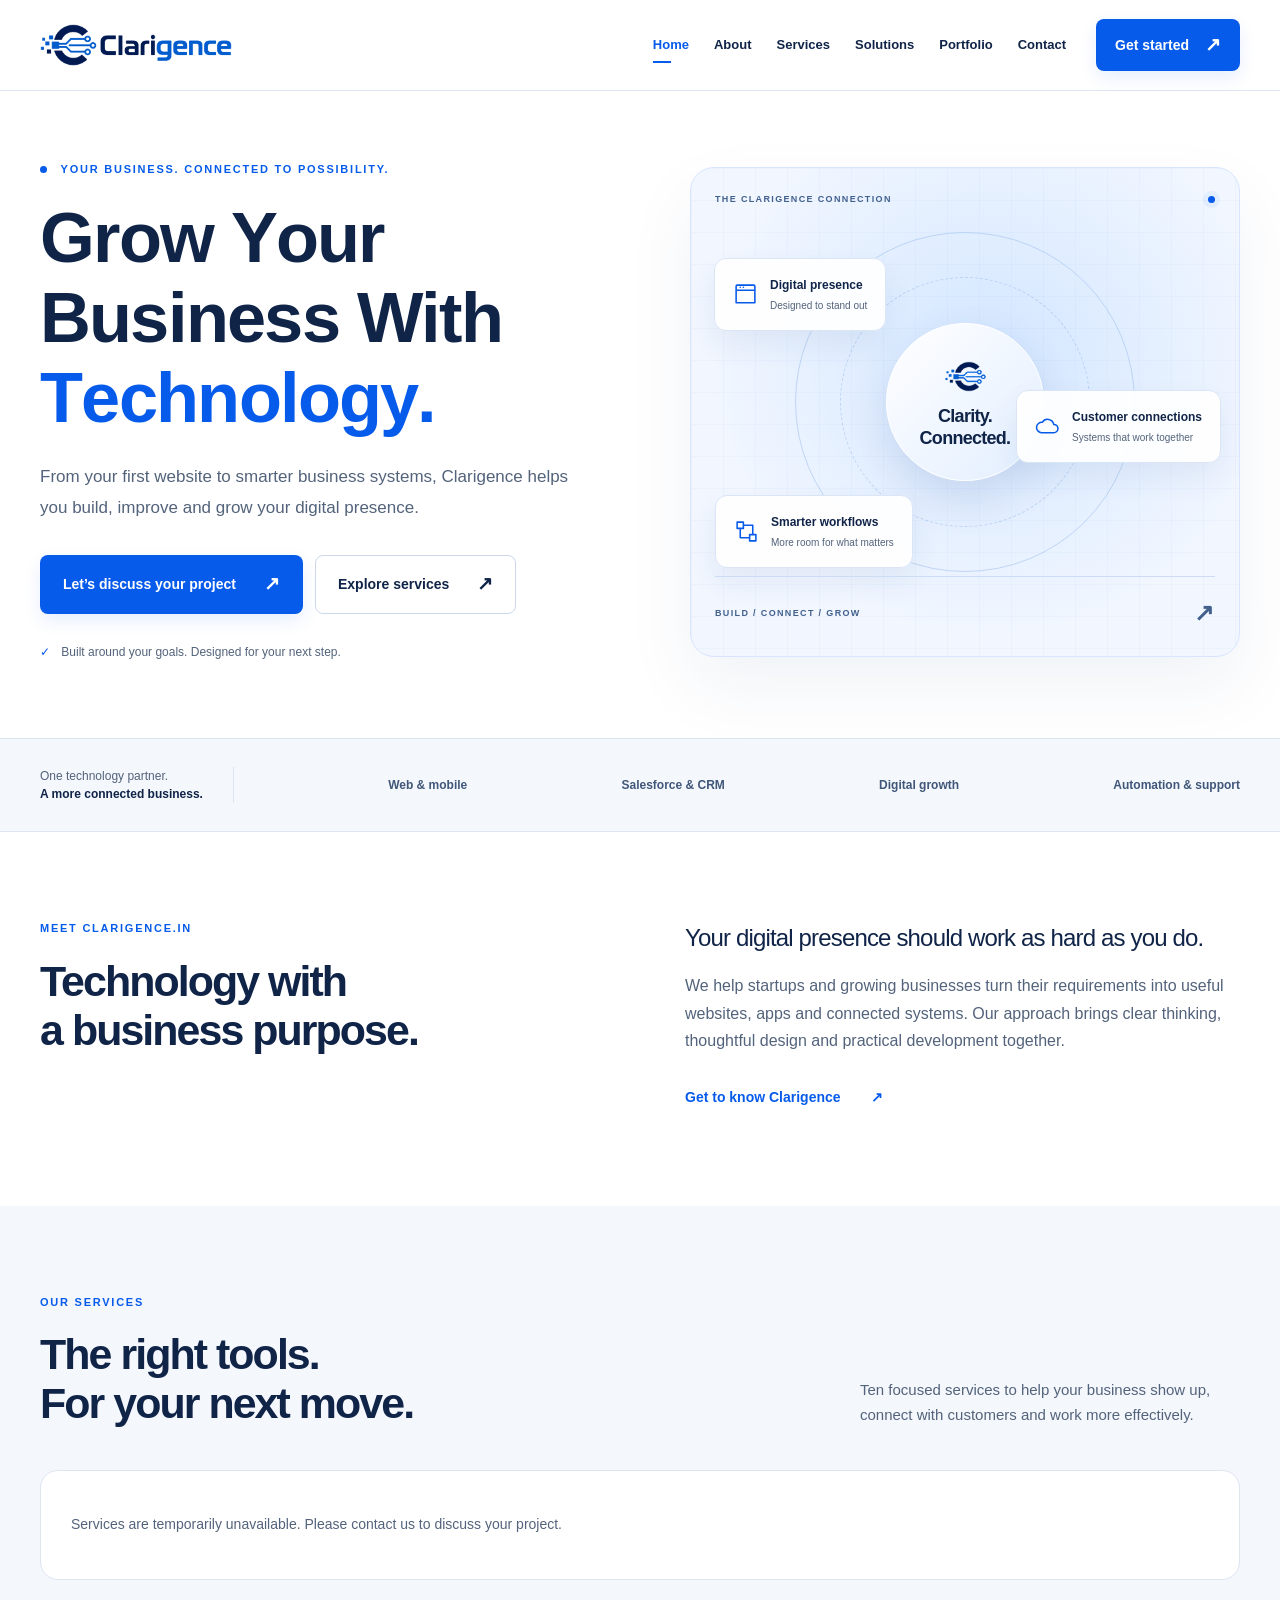
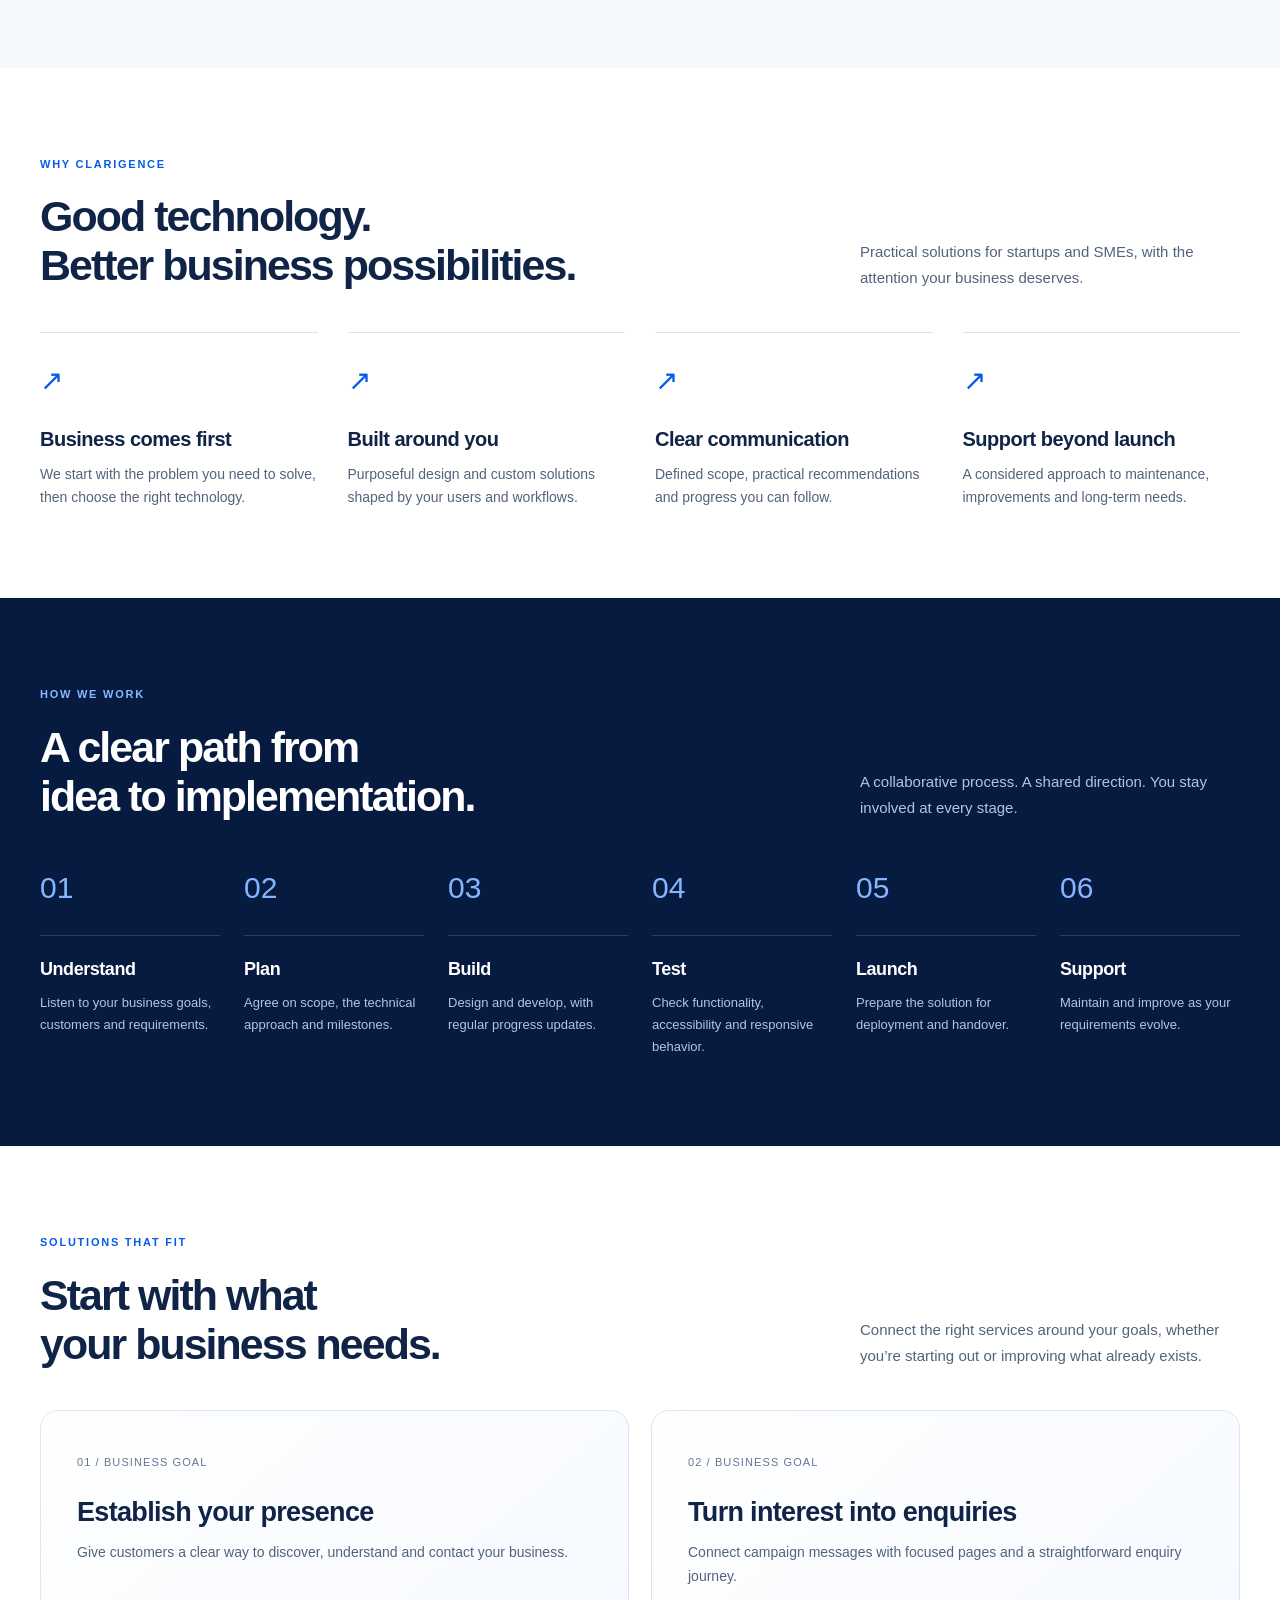
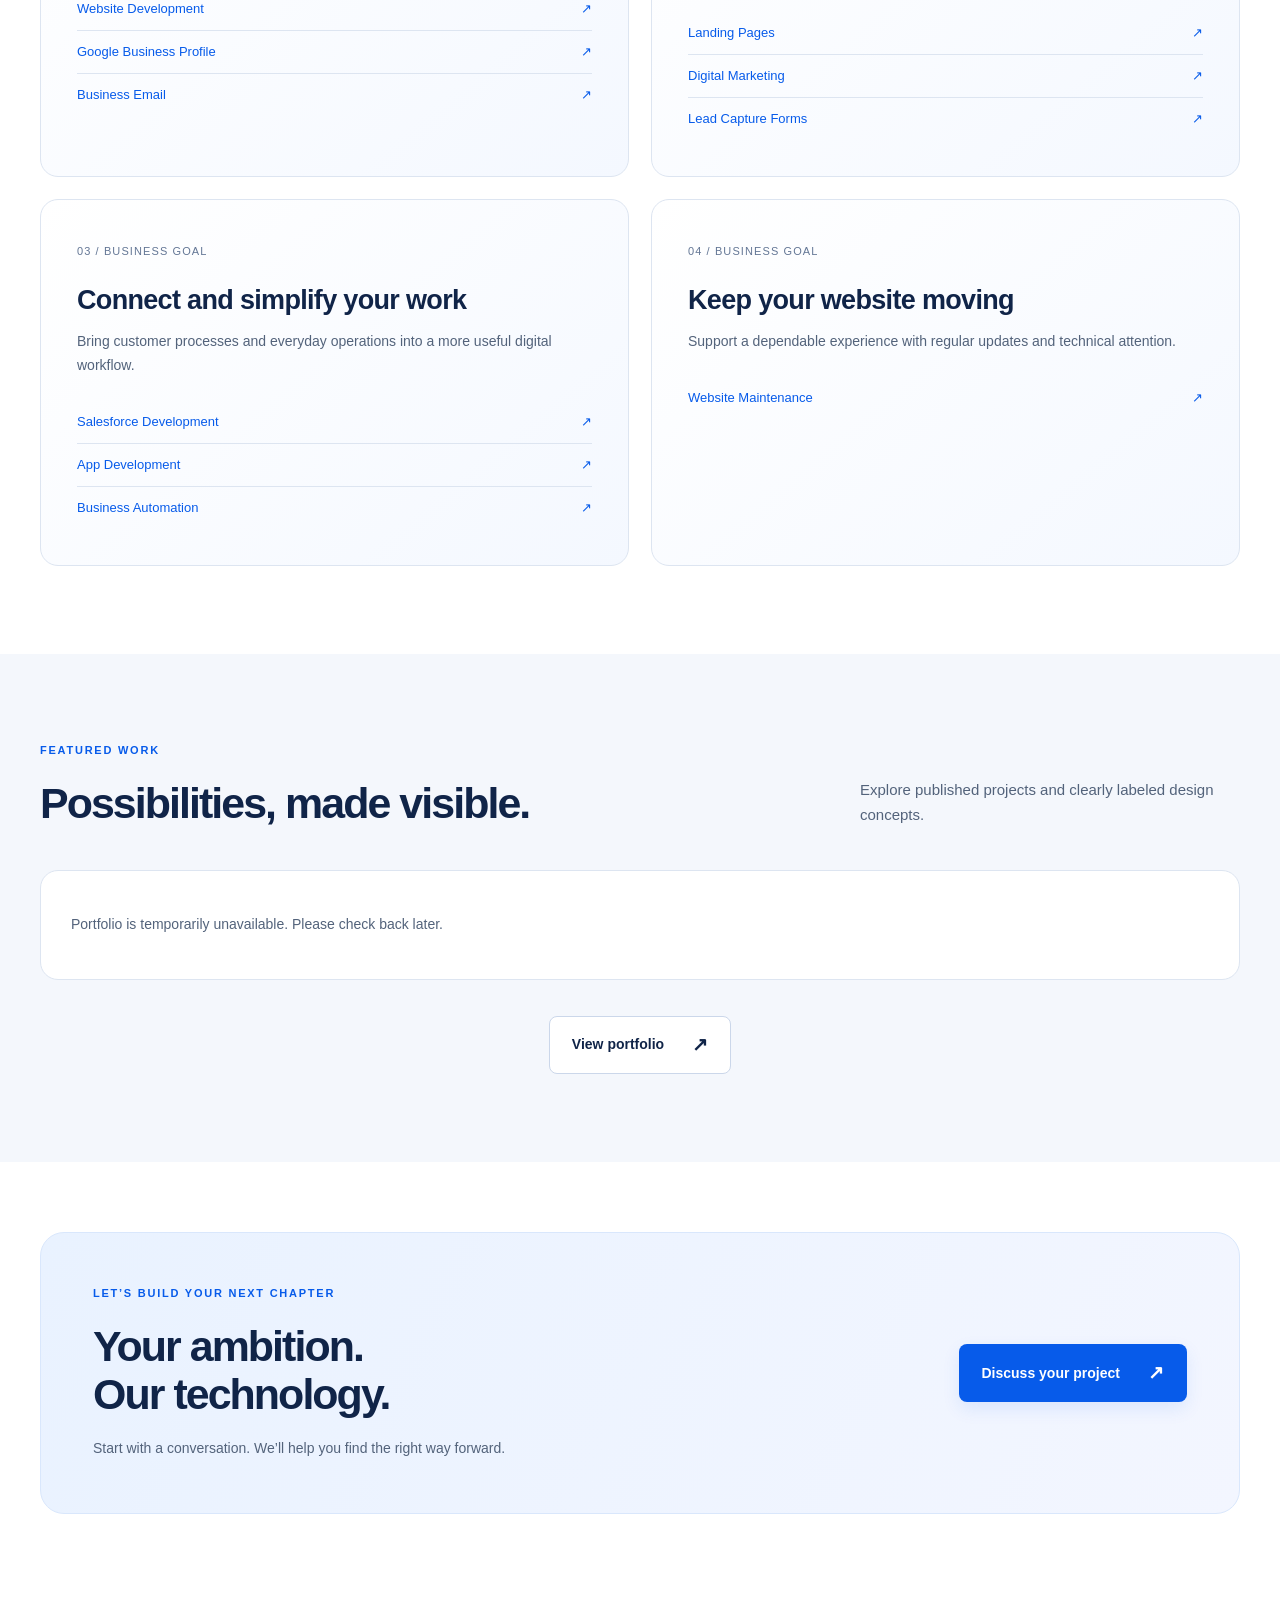
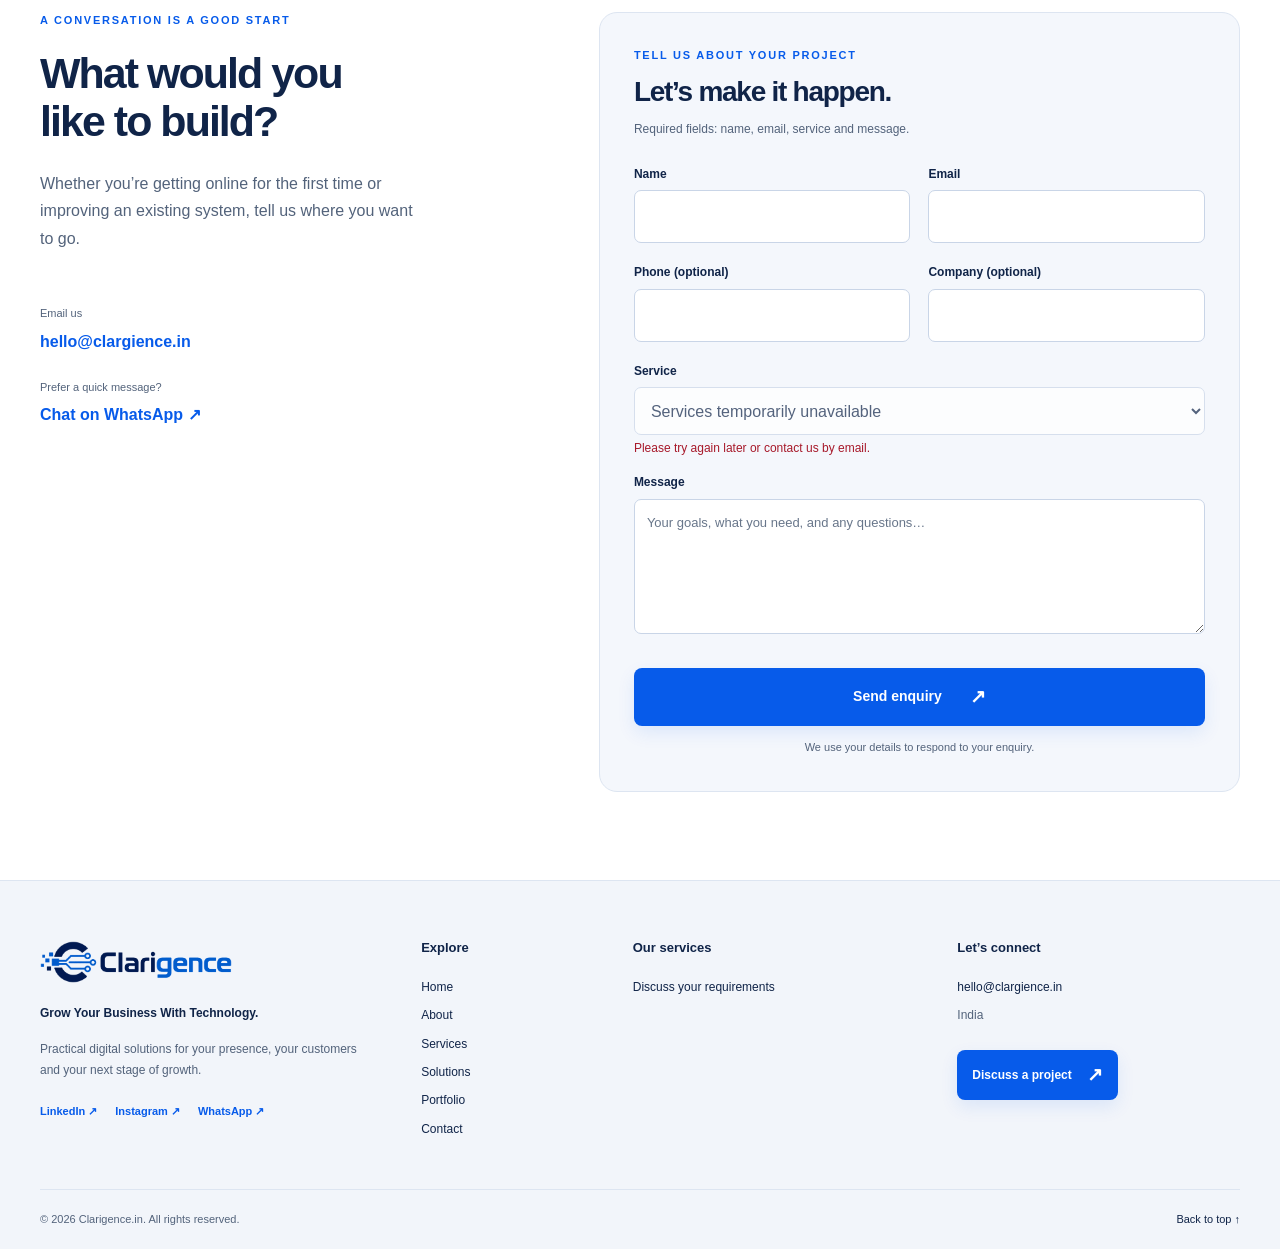
==== commit 2fdcea11: "Update email address for enquiry" ====
--- a/index.html
+++ b/index.html
@@ -6,4 +6,4 @@
 <meta property="og:type" content="website"><meta property="og:site_name" content="Clarigence.in"><meta property="og:title" content="Clarigence.in | Grow Your Business With Technology."><meta property="og:description" content="Business websites, Salesforce, apps, digital marketing and automation. Clarigence.in helps startups and SMEs build and improve their digital presence."><meta property="og:url" content="https://www.clarigence.in/"><meta property="og:image" content="https://www.clarigence.in/assets/images/clarigence-logo.png"><meta property="og:image:alt" content="Clarigence.in logo"><meta name="twitter:card" content="summary">
 <link rel="icon" href="favicon.ico"><link rel="icon" type="image/png" sizes="32x32" href="assets/favicons/favicon-32.png">
 <link rel="stylesheet" href="styles.css"><script src="api-config.js" defer></script><script src="script.js" defer></script><script src="cms.js" defer></script>
-</head><body><a class="skip-link" href="#main">Skip to content</a><header class="site-header"><div class="header-inner wrap"><a class="brand" href="index.html" aria-label="Clarigence.in home"><img src="assets/images/clarigence-logo.png" width="2382" height="519" alt="Clarigence.in"></a><button class="menu-toggle" type="button" aria-expanded="false" aria-controls="primary-navigation" aria-label="Open navigation"><span></span><span></span><span></span></button><nav class="nav-links" id="primary-navigation" aria-label="Main navigation"><a href="index.html" aria-current="page">Home</a><a href="about.html" >About</a><a href="services.html" >Services</a><a href="solutions.html" >Solutions</a><a href="portfolio.html" >Portfolio</a><a href="contact.html" >Contact</a></nav><a class="button button-primary" href="contact.html">Get started<span aria-hidden="true">↗</span></a></div></header><main id="main"><section class="hero wrap"><div class="hero-copy"><p class="eyebrow"><span class="dot"></span> YOUR BUSINESS. CONNECTED TO POSSIBILITY.</p><h1 class="hero-title" aria-label="Grow Your Business With Technology."><span class="title-line " aria-hidden="true"><span class="title-word"><span class="title-letter" style="--letter-delay:0.000s">G</span><span class="title-letter" style="--letter-delay:0.024s">r</span><span class="title-letter" style="--letter-delay:0.048s">o</span><span class="title-letter" style="--letter-delay:0.072s">w</span></span> <span class="title-word"><span class="title-letter" style="--letter-delay:0.096s">Y</span><span class="title-letter" style="--letter-delay:0.120s">o</span><span class="title-letter" style="--letter-delay:0.144s">u</span><span class="title-letter" style="--letter-delay:0.168s">r</span></span></span><span class="title-line " aria-hidden="true"><span class="title-word"><span class="title-letter" style="--letter-delay:0.250s">B</span><span class="title-letter" style="--letter-delay:0.274s">u</span><span class="title-letter" style="--letter-delay:0.298s">s</span><span class="title-letter" style="--letter-delay:0.322s">i</span><span class="title-letter" style="--letter-delay:0.346s">n</span><span class="title-letter" style="--letter-delay:0.370s">e</span><span class="title-letter" style="--letter-delay:0.394s">s</span><span class="title-letter" style="--letter-delay:0.418s">s</span></span> <span class="title-word"><span class="title-letter" style="--letter-delay:0.442s">W</span><span class="title-letter" style="--letter-delay:0.466s">i</span><span class="title-letter" style="--letter-delay:0.490s">t</span><span class="title-letter" style="--letter-delay:0.514s">h</span></span></span><span class="title-line title-accent" aria-hidden="true"><span class="title-word"><span class="title-letter" style="--letter-delay:0.500s">T</span><span class="title-letter" style="--letter-delay:0.524s">e</span><span class="title-letter" style="--letter-delay:0.548s">c</span><span class="title-letter" style="--letter-delay:0.572s">h</span><span class="title-letter" style="--letter-delay:0.596s">n</span><span class="title-letter" style="--letter-delay:0.620s">o</span><span class="title-letter" style="--letter-delay:0.644s">l</span><span class="title-letter" style="--letter-delay:0.668s">o</span><span class="title-letter" style="--letter-delay:0.692s">g</span><span class="title-letter" style="--letter-delay:0.716s">y</span><span class="title-letter" style="--letter-delay:0.740s">.</span></span></span></h1><p class="hero-lede">From your first website to smarter business systems, Clarigence helps you build, improve and grow your digital presence.</p><div class="hero-actions"><a class="button button-primary" href="contact.html">Let’s discuss your project<span aria-hidden="true">↗</span></a><a class="button button-outline" href="services.html">Explore services<span aria-hidden="true">↗</span></a></div><div class="hero-footnote"><span class="tiny-check">✓</span> Built around your goals. Designed for your next step.</div></div><div class="hero-visual" role="img" aria-label="Illustration of connected website, CRM and automation capabilities"><div class="visual-grid"></div><div class="visual-topline"><span>THE CLARIGENCE CONNECTION</span><span class="live-dot"></span></div><div class="connection-ring ring-one"></div><div class="connection-ring ring-two"></div><div class="connection-core"><img src="assets/favicons/favicon.png" width="64" height="64" alt=""><strong>Clarity.<br>Connected.</strong></div><div class="visual-tile tile-web"><svg viewBox="0 0 24 24" fill="none" stroke="currentColor" stroke-width="1.5" stroke-linecap="round" stroke-linejoin="round" aria-hidden="true"><path d="M3 8h18M7 5h.01M10 5h.01M4 3h16a1 1 0 0 1 1 1v16H3V4a1 1 0 0 1 1-1Z"/></svg><span>Digital presence</span><small>Designed to stand out</small></div><div class="visual-tile tile-crm"><svg viewBox="0 0 24 24" fill="none" stroke="currentColor" stroke-width="1.5" stroke-linecap="round" stroke-linejoin="round" aria-hidden="true"><path d="M6 18h12a4 4 0 0 0 0-8 6 6 0 0 0-11-2 5 5 0 0 0-1 10Z"/></svg><span>Customer connections</span><small>Systems that work together</small></div><div class="visual-tile tile-flow"><svg viewBox="0 0 24 24" fill="none" stroke="currentColor" stroke-width="1.5" stroke-linecap="round" stroke-linejoin="round" aria-hidden="true"><path d="M3 3h6v6H3ZM15 15h6v6h-6ZM9 6h9v9M6 9v9h9"/></svg><span>Smarter workflows</span><small>More room for what matters</small></div><div class="visual-bottom"><span>BUILD / CONNECT / GROW</span><span aria-hidden="true">↗</span></div></div></section><section class="value-strip"><div class="wrap"><p>One technology partner.<br><strong>A more connected business.</strong></p><span>Web &amp; mobile</span><span>Salesforce &amp; CRM</span><span>Digital growth</span><span>Automation &amp; support</span></div></section><section class="section wrap about-preview"><div><p class="eyebrow">MEET CLARIGENCE.IN</p><h2>Technology with<br>a business purpose.</h2></div><div><p class="large-copy">Your digital presence should work as hard as you do.</p><p>We help startups and growing businesses turn their requirements into useful websites, apps and connected systems. Our approach brings clear thinking, thoughtful design and practical development together.</p><a class="text-link" href="about.html">Get to know Clarigence <span aria-hidden="true">↗</span></a></div></section><section class="section services-section"><div class="wrap"><div class="section-heading"><div><p class="eyebrow">OUR SERVICES</p><h2>The right tools.<br>For your next move.</h2></div><p>Ten focused services to help your business show up, connect with customers and work more effectively.</p></div><div class="service-grid" data-services aria-busy="true"><p class="content-status content-loading" role="status">Loading services…</p></div></div></section><section class="section why-section"><div class="wrap"><div class="section-heading"><div><p class="eyebrow">WHY CLARIGENCE</p><h2>Good technology.<br>Better business possibilities.</h2></div><p>Practical solutions for startups and SMEs, with the attention your business deserves.</p></div><div class="value-grid"><article><span class="value-mark" aria-hidden="true">↗</span><h3>Business comes first</h3><p>We start with the problem you need to solve, then choose the right technology.</p></article><article><span class="value-mark" aria-hidden="true">↗</span><h3>Built around you</h3><p>Purposeful design and custom solutions shaped by your users and workflows.</p></article><article><span class="value-mark" aria-hidden="true">↗</span><h3>Clear communication</h3><p>Defined scope, practical recommendations and progress you can follow.</p></article><article><span class="value-mark" aria-hidden="true">↗</span><h3>Support beyond launch</h3><p>A considered approach to maintenance, improvements and long-term needs.</p></article></div></div></section><section class="section process-section"><div class="wrap"><div class="section-heading"><div><p class="eyebrow">HOW WE WORK</p><h2>A clear path from<br>idea to implementation.</h2></div><p>A collaborative process. A shared direction. You stay involved at every stage.</p></div><div class="process-grid"><article><span class="step-number">01</span><h3>Understand</h3><p>Listen to your business goals, customers and requirements.</p></article><article><span class="step-number">02</span><h3>Plan</h3><p>Agree on scope, the technical approach and milestones.</p></article><article><span class="step-number">03</span><h3>Build</h3><p>Design and develop, with regular progress updates.</p></article><article><span class="step-number">04</span><h3>Test</h3><p>Check functionality, accessibility and responsive behavior.</p></article><article><span class="step-number">05</span><h3>Launch</h3><p>Prepare the solution for deployment and handover.</p></article><article><span class="step-number">06</span><h3>Support</h3><p>Maintain and improve as your requirements evolve.</p></article></div></div></section><section class="section wrap"><div class="section-heading"><div><p class="eyebrow">SOLUTIONS THAT FIT</p><h2>Start with what<br>your business needs.</h2></div><p>Connect the right services around your goals, whether you’re starting out or improving what already exists.</p></div><div class="solution-grid"><article class="solution-card"><span class="card-number">01 / BUSINESS GOAL</span><h3>Establish your presence</h3><p>Give customers a clear way to discover, understand and contact your business.</p><ul><li><a href="services.html?service=website-development">Website Development <span aria-hidden="true">↗</span></a></li><li><a href="services.html?service=google-business-profile">Google Business Profile <span aria-hidden="true">↗</span></a></li><li><a href="services.html?service=business-email">Business Email <span aria-hidden="true">↗</span></a></li></ul></article><article class="solution-card"><span class="card-number">02 / BUSINESS GOAL</span><h3>Turn interest into enquiries</h3><p>Connect campaign messages with focused pages and a straightforward enquiry journey.</p><ul><li><a href="services.html?service=landing-pages">Landing Pages <span aria-hidden="true">↗</span></a></li><li><a href="services.html?service=digital-marketing">Digital Marketing <span aria-hidden="true">↗</span></a></li><li><a href="services.html?service=lead-capture-forms">Lead Capture Forms <span aria-hidden="true">↗</span></a></li></ul></article><article class="solution-card"><span class="card-number">03 / BUSINESS GOAL</span><h3>Connect and simplify your work</h3><p>Bring customer processes and everyday operations into a more useful digital workflow.</p><ul><li><a href="services.html?service=salesforce-development">Salesforce Development <span aria-hidden="true">↗</span></a></li><li><a href="services.html?service=app-development">App Development <span aria-hidden="true">↗</span></a></li><li><a href="services.html?service=business-automation">Business Automation <span aria-hidden="true">↗</span></a></li></ul></article><article class="solution-card"><span class="card-number">04 / BUSINESS GOAL</span><h3>Keep your website moving</h3><p>Support a dependable experience with regular updates and technical attention.</p><ul><li><a href="services.html?service=website-maintenance">Website Maintenance <span aria-hidden="true">↗</span></a></li></ul></article></div></section><section class="section work-section"><div class="wrap"><div class="section-heading"><div><p class="eyebrow">FEATURED WORK</p><h2>Possibilities, made visible.</h2></div><p>Explore published projects and clearly labeled design concepts.</p></div><div class="work-grid" data-portfolio data-featured="true" aria-busy="true"><p class="content-status content-loading" role="status">Loading portfolio…</p></div><div class="section-end"><a class="button button-outline" href="portfolio.html">View portfolio<span aria-hidden="true">↗</span></a></div></div></section><section class="cta-section wrap"><div class="cta-box"><div><p class="eyebrow">LET’S BUILD YOUR NEXT CHAPTER</p><h2>Your ambition.<br>Our technology.</h2><p>Start with a conversation. We’ll help you find the right way forward.</p></div><a class="button button-primary" href="contact.html">Discuss your project<span aria-hidden="true">↗</span></a></div></section><section class="section wrap contact-layout" id="contact"><div><p class="eyebrow">A CONVERSATION IS A GOOD START</p><h2>What would you<br>like to build?</h2><p>Whether you’re getting online for the first time or improving an existing system, tell us where you want to go.</p><div class="contact-info"><span>Email us</span><a href="mailto:clarigence@gmail.com">clarigence@gmail.com</a><span>Prefer a quick message?</span><a href="https://wa.me/918459179752" target="_blank" rel="noopener noreferrer">Chat on WhatsApp ↗ <span class="sr-only">(opens in a new tab)</span></a></div></div><form class="contact-form" aria-label="Project enquiry"><p class="eyebrow">TELL US ABOUT YOUR PROJECT</p><h2>Let’s make it happen.</h2><p class="form-intro">Required fields: name, email, service and message.</p><div class="form-grid"><div class="field"><label for="name">Name</label><input id="name" name="name" type="text" autocomplete="name" maxlength="120" required  aria-describedby="name-error"><span class="field-error" id="name-error"></span></div><div class="field"><label for="email">Email</label><input id="email" name="email" type="email" autocomplete="email" maxlength="254" required  aria-describedby="email-error"><span class="field-error" id="email-error"></span></div><div class="field"><label for="phone">Phone (optional)</label><input id="phone" name="phone" type="tel" autocomplete="tel" maxlength="30"  pattern="[+0-9\(\) .\-]{7,30}" aria-describedby="phone-error"><span class="field-error" id="phone-error"></span></div><div class="field"><label for="company">Company (optional)</label><input id="company" name="company" type="text" autocomplete="organization" maxlength="160"   aria-describedby="company-error"><span class="field-error" id="company-error"></span></div><div class="field full"><label for="service">Service</label><select id="service" name="service" required disabled aria-describedby="service-error"><option value="">Loading services…</option></select><span class="field-error" id="service-error"></span></div><div class="field full"><label for="message">Message</label><textarea id="message" name="message" required minlength="10" maxlength="5000" rows="4" placeholder="Your goals, what you need, and any questions…" aria-describedby="message-error"></textarea><span class="field-error" id="message-error"></span></div></div><button class="button button-primary form-submit" type="submit">Send enquiry <span aria-hidden="true">↗</span></button><p id="form-status" role="status" aria-live="polite" tabindex="-1"></p><p class="form-note">We use your details to respond to your enquiry.</p></form></section></main><footer class="site-footer"><div class="wrap footer-grid"><h2 class="sr-only">Footer navigation and contact information</h2><div class="footer-brand"><a class="brand" href="index.html"><img src="assets/images/clarigence-logo.png" width="2382" height="519" alt="Clarigence.in" loading="lazy"></a><p>Grow Your Business With Technology.</p><p>Practical digital solutions for your presence, your customers and your next stage of growth.</p><div class="social-links"><a href="https://www.linkedin.com/company/clarigence-in/" target="_blank" rel="noopener noreferrer">LinkedIn <span class="sr-only">(opens in a new tab)</span> ↗</a><a href="https://www.instagram.com/clarigence.in/" target="_blank" rel="noopener noreferrer">Instagram <span class="sr-only">(opens in a new tab)</span> ↗</a><a href="https://wa.me/918459179752" target="_blank" rel="noopener noreferrer">WhatsApp <span class="sr-only">(opens in a new tab)</span> ↗</a></div></div><div class="footer-column"><h3>Explore</h3><a href="index.html">Home</a><a href="about.html">About</a><a href="services.html">Services</a><a href="solutions.html">Solutions</a><a href="portfolio.html">Portfolio</a><a href="contact.html">Contact</a></div><div class="footer-column footer-services"><h3>Our services</h3><a href="services.html">Explore services</a></div><div class="footer-column"><h3>Let’s connect</h3><a href="mailto:clarigence@gmail.com">clarigence@gmail.com</a><p>India</p><a class="button button-primary" href="contact.html">Discuss a project<span aria-hidden="true">↗</span></a></div></div><div class="wrap footer-bottom"><span>© <span data-year>2026</span> Clarigence.in. All rights reserved.</span><a href="#main">Back to top ↑</a></div></footer></body></html>+</head><body><a class="skip-link" href="#main">Skip to content</a><header class="site-header"><div class="header-inner wrap"><a class="brand" href="/" aria-label="Clarigence.in home"><img src="assets/images/clarigence-logo.png" width="2382" height="519" alt="Clarigence.in"></a><button class="menu-toggle" type="button" aria-expanded="false" aria-controls="primary-navigation" aria-label="Open navigation"><span></span><span></span><span></span></button><nav class="nav-links" id="primary-navigation" aria-label="Main navigation"><a href="/" aria-current="page">Home</a><a href="/about" >About</a><a href="/services" >Services</a><a href="/solutions" >Solutions</a><a href="/portfolio" >Portfolio</a><a href="/contact" >Contact</a></nav><a class="button button-primary" href="/contact">Get started<span aria-hidden="true">↗</span></a></div></header><main id="main"><section class="hero wrap"><div class="hero-copy"><p class="eyebrow"><span class="dot"></span> YOUR BUSINESS. CONNECTED TO POSSIBILITY.</p><h1 class="hero-title" aria-label="Grow Your Business With Technology."><span class="title-line " aria-hidden="true"><span class="title-word"><span class="title-letter" style="--letter-delay:0.000s">G</span><span class="title-letter" style="--letter-delay:0.024s">r</span><span class="title-letter" style="--letter-delay:0.048s">o</span><span class="title-letter" style="--letter-delay:0.072s">w</span></span> <span class="title-word"><span class="title-letter" style="--letter-delay:0.096s">Y</span><span class="title-letter" style="--letter-delay:0.120s">o</span><span class="title-letter" style="--letter-delay:0.144s">u</span><span class="title-letter" style="--letter-delay:0.168s">r</span></span></span><span class="title-line " aria-hidden="true"><span class="title-word"><span class="title-letter" style="--letter-delay:0.250s">B</span><span class="title-letter" style="--letter-delay:0.274s">u</span><span class="title-letter" style="--letter-delay:0.298s">s</span><span class="title-letter" style="--letter-delay:0.322s">i</span><span class="title-letter" style="--letter-delay:0.346s">n</span><span class="title-letter" style="--letter-delay:0.370s">e</span><span class="title-letter" style="--letter-delay:0.394s">s</span><span class="title-letter" style="--letter-delay:0.418s">s</span></span> <span class="title-word"><span class="title-letter" style="--letter-delay:0.442s">W</span><span class="title-letter" style="--letter-delay:0.466s">i</span><span class="title-letter" style="--letter-delay:0.490s">t</span><span class="title-letter" style="--letter-delay:0.514s">h</span></span></span><span class="title-line title-accent" aria-hidden="true"><span class="title-word"><span class="title-letter" style="--letter-delay:0.500s">T</span><span class="title-letter" style="--letter-delay:0.524s">e</span><span class="title-letter" style="--letter-delay:0.548s">c</span><span class="title-letter" style="--letter-delay:0.572s">h</span><span class="title-letter" style="--letter-delay:0.596s">n</span><span class="title-letter" style="--letter-delay:0.620s">o</span><span class="title-letter" style="--letter-delay:0.644s">l</span><span class="title-letter" style="--letter-delay:0.668s">o</span><span class="title-letter" style="--letter-delay:0.692s">g</span><span class="title-letter" style="--letter-delay:0.716s">y</span><span class="title-letter" style="--letter-delay:0.740s">.</span></span></span></h1><p class="hero-lede">From your first website to smarter business systems, Clarigence helps you build, improve and grow your digital presence.</p><div class="hero-actions"><a class="button button-primary" href="/contact">Let’s discuss your project<span aria-hidden="true">↗</span></a><a class="button button-outline" href="/services">Explore services<span aria-hidden="true">↗</span></a></div><div class="hero-footnote"><span class="tiny-check">✓</span> Built around your goals. Designed for your next step.</div></div><div class="hero-visual" role="img" aria-label="Illustration of connected website, CRM and automation capabilities"><div class="visual-grid"></div><div class="visual-topline"><span>THE CLARIGENCE CONNECTION</span><span class="live-dot"></span></div><div class="connection-ring ring-one"></div><div class="connection-ring ring-two"></div><div class="connection-core"><img src="assets/favicons/favicon.png" width="64" height="64" alt=""><strong>Clarity.<br>Connected.</strong></div><div class="visual-tile tile-web"><svg viewBox="0 0 24 24" fill="none" stroke="currentColor" stroke-width="1.5" stroke-linecap="round" stroke-linejoin="round" aria-hidden="true"><path d="M3 8h18M7 5h.01M10 5h.01M4 3h16a1 1 0 0 1 1 1v16H3V4a1 1 0 0 1 1-1Z"/></svg><span>Digital presence</span><small>Designed to stand out</small></div><div class="visual-tile tile-crm"><svg viewBox="0 0 24 24" fill="none" stroke="currentColor" stroke-width="1.5" stroke-linecap="round" stroke-linejoin="round" aria-hidden="true"><path d="M6 18h12a4 4 0 0 0 0-8 6 6 0 0 0-11-2 5 5 0 0 0-1 10Z"/></svg><span>Customer connections</span><small>Systems that work together</small></div><div class="visual-tile tile-flow"><svg viewBox="0 0 24 24" fill="none" stroke="currentColor" stroke-width="1.5" stroke-linecap="round" stroke-linejoin="round" aria-hidden="true"><path d="M3 3h6v6H3ZM15 15h6v6h-6ZM9 6h9v9M6 9v9h9"/></svg><span>Smarter workflows</span><small>More room for what matters</small></div><div class="visual-bottom"><span>BUILD / CONNECT / GROW</span><span aria-hidden="true">↗</span></div></div></section><section class="value-strip"><div class="wrap"><p>One technology partner.<br><strong>A more connected business.</strong></p><span>Web &amp; mobile</span><span>Salesforce &amp; CRM</span><span>Digital growth</span><span>Automation &amp; support</span></div></section><section class="section wrap about-preview"><div><p class="eyebrow">MEET CLARIGENCE.IN</p><h2>Technology with<br>a business purpose.</h2></div><div><p class="large-copy">Your digital presence should work as hard as you do.</p><p>We help startups and growing businesses turn their requirements into useful websites, apps and connected systems. Our approach brings clear thinking, thoughtful design and practical development together.</p><a class="text-link" href="/about">Get to know Clarigence <span aria-hidden="true">↗</span></a></div></section><section class="section services-section"><div class="wrap"><div class="section-heading"><div><p class="eyebrow">OUR SERVICES</p><h2>The right tools.<br>For your next move.</h2></div><p>Ten focused services to help your business show up, connect with customers and work more effectively.</p></div><div class="service-grid" data-services aria-busy="true"><p class="content-status content-loading" role="status">Loading services…</p></div></div></section><section class="section why-section"><div class="wrap"><div class="section-heading"><div><p class="eyebrow">WHY CLARIGENCE</p><h2>Good technology.<br>Better business possibilities.</h2></div><p>Practical solutions for startups and SMEs, with the attention your business deserves.</p></div><div class="value-grid"><article><span class="value-mark" aria-hidden="true">↗</span><h3>Business comes first</h3><p>We start with the problem you need to solve, then choose the right technology.</p></article><article><span class="value-mark" aria-hidden="true">↗</span><h3>Built around you</h3><p>Purposeful design and custom solutions shaped by your users and workflows.</p></article><article><span class="value-mark" aria-hidden="true">↗</span><h3>Clear communication</h3><p>Defined scope, practical recommendations and progress you can follow.</p></article><article><span class="value-mark" aria-hidden="true">↗</span><h3>Support beyond launch</h3><p>A considered approach to maintenance, improvements and long-term needs.</p></article></div></div></section><section class="section process-section"><div class="wrap"><div class="section-heading"><div><p class="eyebrow">HOW WE WORK</p><h2>A clear path from<br>idea to implementation.</h2></div><p>A collaborative process. A shared direction. You stay involved at every stage.</p></div><div class="process-grid"><article><span class="step-number">01</span><h3>Understand</h3><p>Listen to your business goals, customers and requirements.</p></article><article><span class="step-number">02</span><h3>Plan</h3><p>Agree on scope, the technical approach and milestones.</p></article><article><span class="step-number">03</span><h3>Build</h3><p>Design and develop, with regular progress updates.</p></article><article><span class="step-number">04</span><h3>Test</h3><p>Check functionality, accessibility and responsive behavior.</p></article><article><span class="step-number">05</span><h3>Launch</h3><p>Prepare the solution for deployment and handover.</p></article><article><span class="step-number">06</span><h3>Support</h3><p>Maintain and improve as your requirements evolve.</p></article></div></div></section><section class="section wrap"><div class="section-heading"><div><p class="eyebrow">SOLUTIONS THAT FIT</p><h2>Start with what<br>your business needs.</h2></div><p>Connect the right services around your goals, whether you’re starting out or improving what already exists.</p></div><div class="solution-grid"><article class="solution-card"><span class="card-number">01 / BUSINESS GOAL</span><h3>Establish your presence</h3><p>Give customers a clear way to discover, understand and contact your business.</p><ul><li><a href="/services?service=website-development">Website Development <span aria-hidden="true">↗</span></a></li><li><a href="/services?service=google-business-profile">Google Business Profile <span aria-hidden="true">↗</span></a></li><li><a href="/services?service=business-email">Business Email <span aria-hidden="true">↗</span></a></li></ul></article><article class="solution-card"><span class="card-number">02 / BUSINESS GOAL</span><h3>Turn interest into enquiries</h3><p>Connect campaign messages with focused pages and a straightforward enquiry journey.</p><ul><li><a href="/services?service=landing-pages">Landing Pages <span aria-hidden="true">↗</span></a></li><li><a href="/services?service=digital-marketing">Digital Marketing <span aria-hidden="true">↗</span></a></li><li><a href="/services?service=lead-capture-forms">Lead Capture Forms <span aria-hidden="true">↗</span></a></li></ul></article><article class="solution-card"><span class="card-number">03 / BUSINESS GOAL</span><h3>Connect and simplify your work</h3><p>Bring customer processes and everyday operations into a more useful digital workflow.</p><ul><li><a href="/services?service=salesforce-development">Salesforce Development <span aria-hidden="true">↗</span></a></li><li><a href="/services?service=app-development">App Development <span aria-hidden="true">↗</span></a></li><li><a href="/services?service=business-automation">Business Automation <span aria-hidden="true">↗</span></a></li></ul></article><article class="solution-card"><span class="card-number">04 / BUSINESS GOAL</span><h3>Keep your website moving</h3><p>Support a dependable experience with regular updates and technical attention.</p><ul><li><a href="/services?service=website-maintenance">Website Maintenance <span aria-hidden="true">↗</span></a></li></ul></article></div></section><section class="section work-section"><div class="wrap"><div class="section-heading"><div><p class="eyebrow">FEATURED WORK</p><h2>Possibilities, made visible.</h2></div><p>Explore published projects and clearly labeled design concepts.</p></div><div class="work-grid" data-portfolio data-featured="true" aria-busy="true"><p class="content-status content-loading" role="status">Loading portfolio…</p></div><div class="section-end"><a class="button button-outline" href="/portfolio">View portfolio<span aria-hidden="true">↗</span></a></div></div></section><section class="cta-section wrap"><div class="cta-box"><div><p class="eyebrow">LET’S BUILD YOUR NEXT CHAPTER</p><h2>Your ambition.<br>Our technology.</h2><p>Start with a conversation. We’ll help you find the right way forward.</p></div><a class="button button-primary" href="/contact">Discuss your project<span aria-hidden="true">↗</span></a></div></section><section class="section wrap contact-layout" id="contact"><div><p class="eyebrow">A CONVERSATION IS A GOOD START</p><h2>What would you<br>like to build?</h2><p>Whether you’re getting online for the first time or improving an existing system, tell us where you want to go.</p><div class="contact-info"><span>Email us</span><a href="mailto:hello@clargience.in">hello@clargience.in</a><span>Prefer a quick message?</span><a href="https://wa.me/918459179752" target="_blank" rel="noopener noreferrer">Chat on WhatsApp ↗ <span class="sr-only">(opens in a new tab)</span></a></div></div><form class="contact-form" aria-label="Project enquiry"><p class="eyebrow">TELL US ABOUT YOUR PROJECT</p><h2>Let’s make it happen.</h2><p class="form-intro">Required fields: name, email, service and message.</p><div class="form-grid"><div class="field"><label for="name">Name</label><input id="name" name="name" type="text" autocomplete="name" maxlength="120" required  aria-describedby="name-error"><span class="field-error" id="name-error"></span></div><div class="field"><label for="email">Email</label><input id="email" name="email" type="email" autocomplete="email" maxlength="254" required  aria-describedby="email-error"><span class="field-error" id="email-error"></span></div><div class="field"><label for="phone">Phone (optional)</label><input id="phone" name="phone" type="tel" autocomplete="tel" maxlength="30"  pattern="[+0-9\(\) .\-]{7,30}" aria-describedby="phone-error"><span class="field-error" id="phone-error"></span></div><div class="field"><label for="company">Company (optional)</label><input id="company" name="company" type="text" autocomplete="organization" maxlength="160"   aria-describedby="company-error"><span class="field-error" id="company-error"></span></div><div class="field full"><label for="service">Service</label><select id="service" name="service" required disabled aria-describedby="service-error"><option value="">Loading services…</option></select><span class="field-error" id="service-error"></span></div><div class="field full"><label for="message">Message</label><textarea id="message" name="message" required minlength="10" maxlength="5000" rows="4" placeholder="Your goals, what you need, and any questions…" aria-describedby="message-error"></textarea><span class="field-error" id="message-error"></span></div></div><button class="button button-primary form-submit" type="submit">Send enquiry <span aria-hidden="true">↗</span></button><p id="form-status" role="status" aria-live="polite" tabindex="-1"></p><p class="form-note">We use your details to respond to your enquiry.</p></form></section></main><footer class="site-footer"><div class="wrap footer-grid"><h2 class="sr-only">Footer navigation and contact information</h2><div class="footer-brand"><a class="brand" href="/"><img src="assets/images/clarigence-logo.png" width="2382" height="519" alt="Clarigence.in" loading="lazy"></a><p>Grow Your Business With Technology.</p><p>Practical digital solutions for your presence, your customers and your next stage of growth.</p><div class="social-links"><a href="https://www.linkedin.com/company/clarigence-in/" target="_blank" rel="noopener noreferrer">LinkedIn <span class="sr-only">(opens in a new tab)</span> ↗</a><a href="https://www.instagram.com/clarigence.in/" target="_blank" rel="noopener noreferrer">Instagram <span class="sr-only">(opens in a new tab)</span> ↗</a><a href="https://wa.me/918459179752" target="_blank" rel="noopener noreferrer">WhatsApp <span class="sr-only">(opens in a new tab)</span> ↗</a></div></div><div class="footer-column"><h3>Explore</h3><a href="/">Home</a><a href="/about">About</a><a href="/services">Services</a><a href="/solutions">Solutions</a><a href="/portfolio">Portfolio</a><a href="/contact">Contact</a></div><div class="footer-column footer-services"><h3>Our services</h3><a href="/services">Explore services</a></div><div class="footer-column"><h3>Let’s connect</h3><a href="mailto:hello@clargience.in">hello@clargience.in</a><p>India</p><a class="button button-primary" href="/contact">Discuss a project<span aria-hidden="true">↗</span></a></div></div><div class="wrap footer-bottom"><span>© <span data-year>2026</span> Clarigence.in. All rights reserved.</span><a href="#main">Back to top ↑</a></div></footer></body></html>
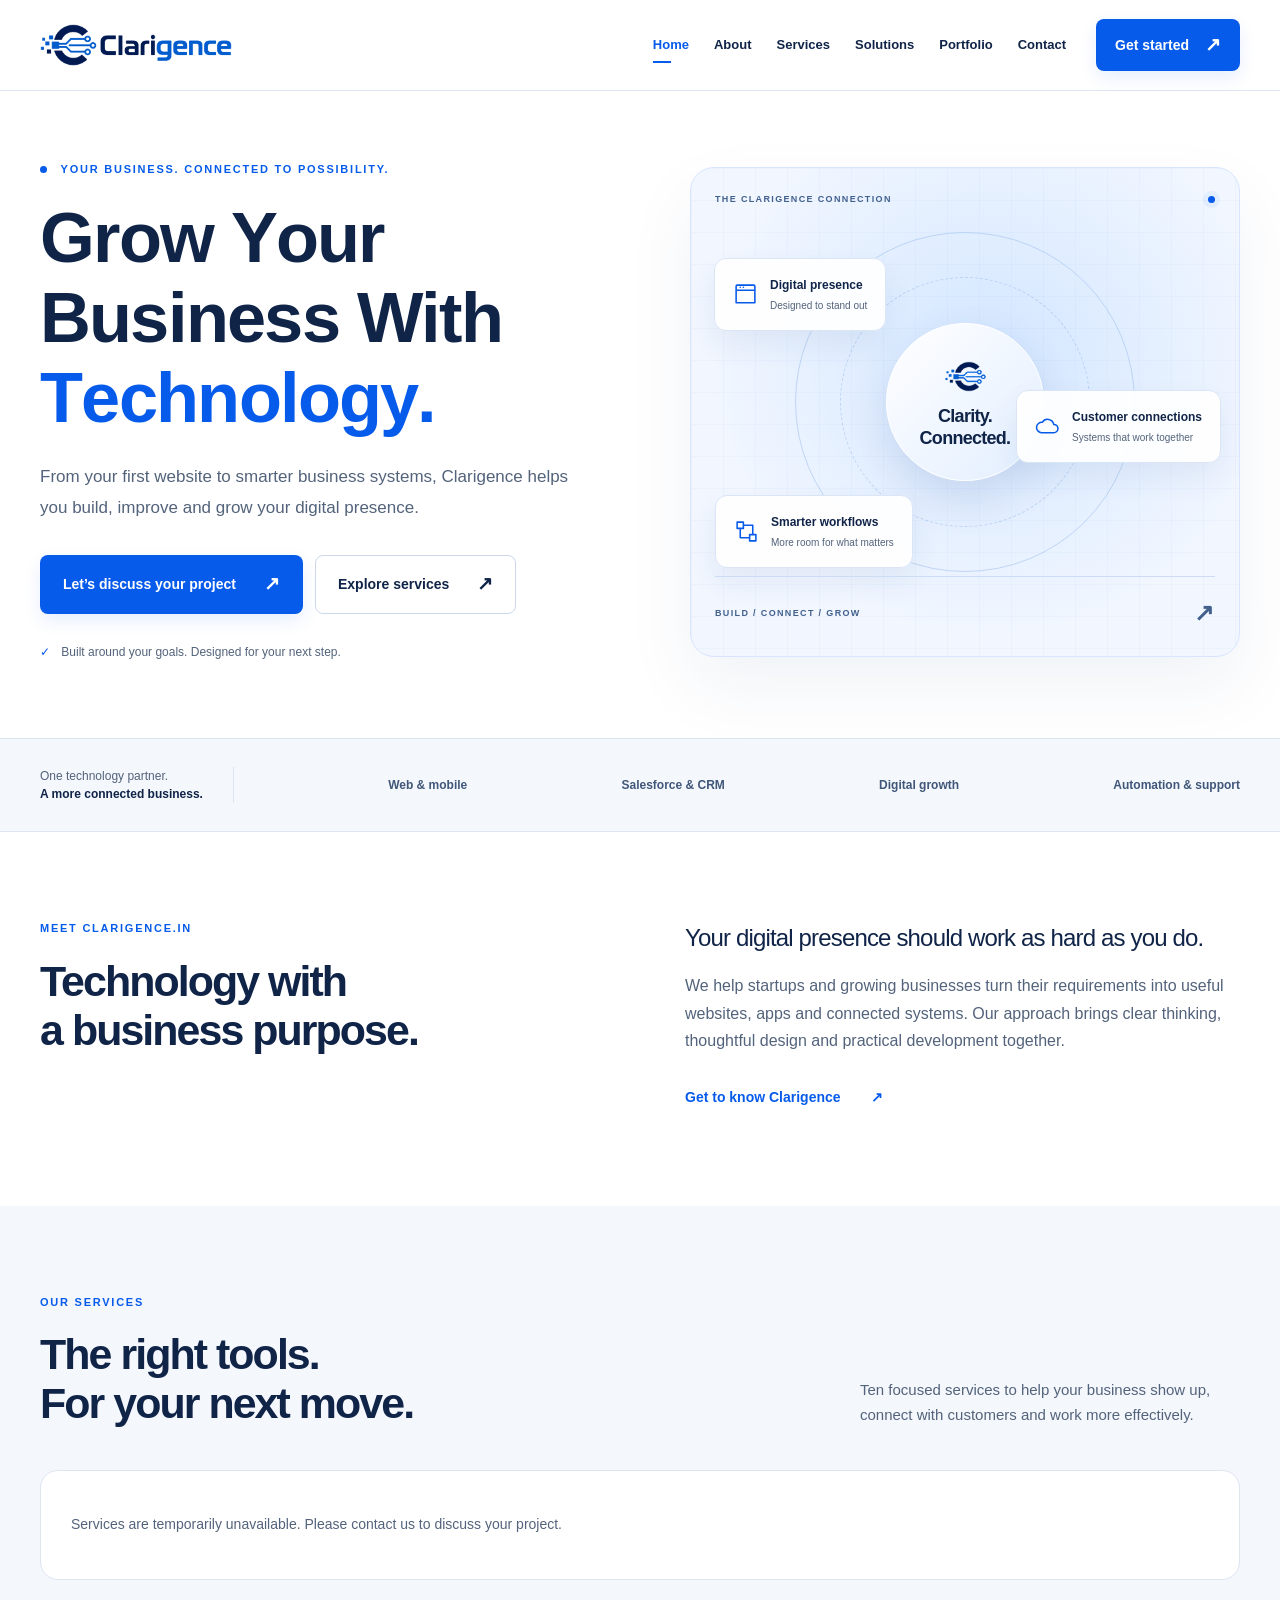
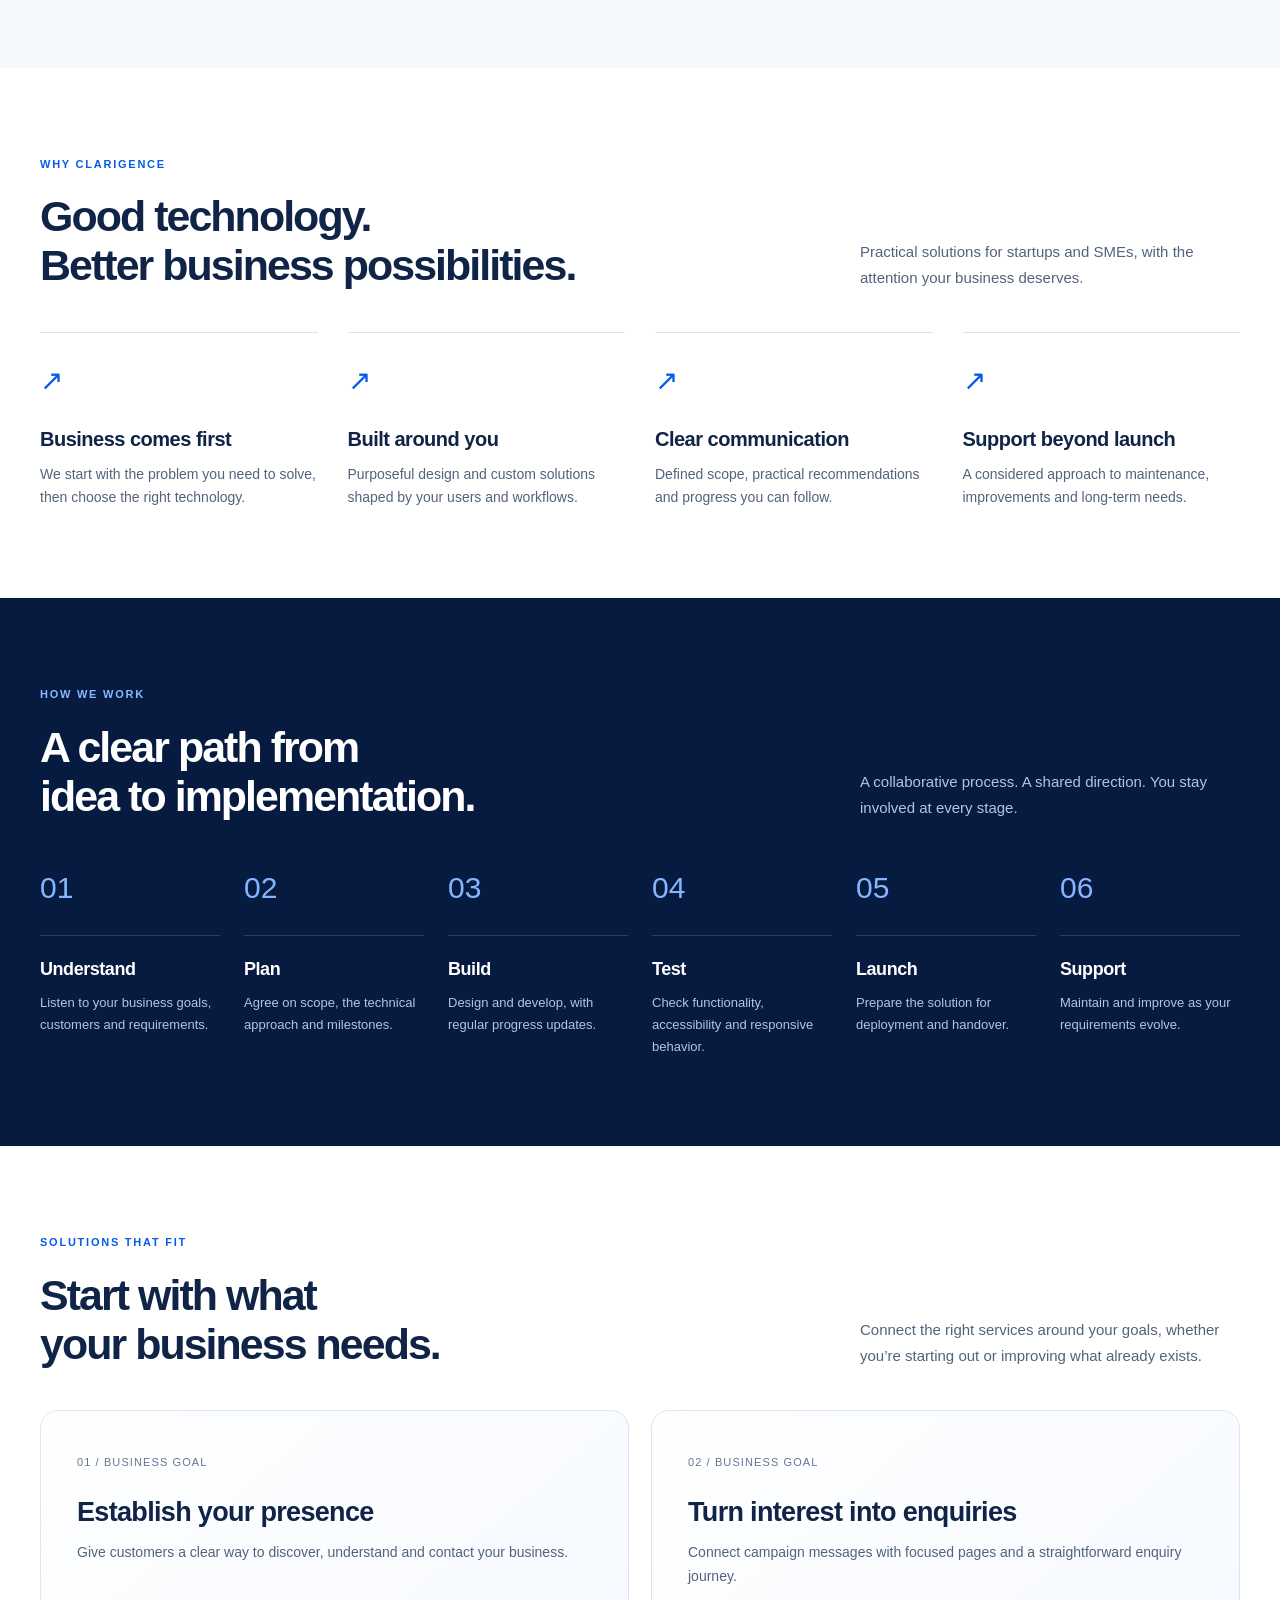
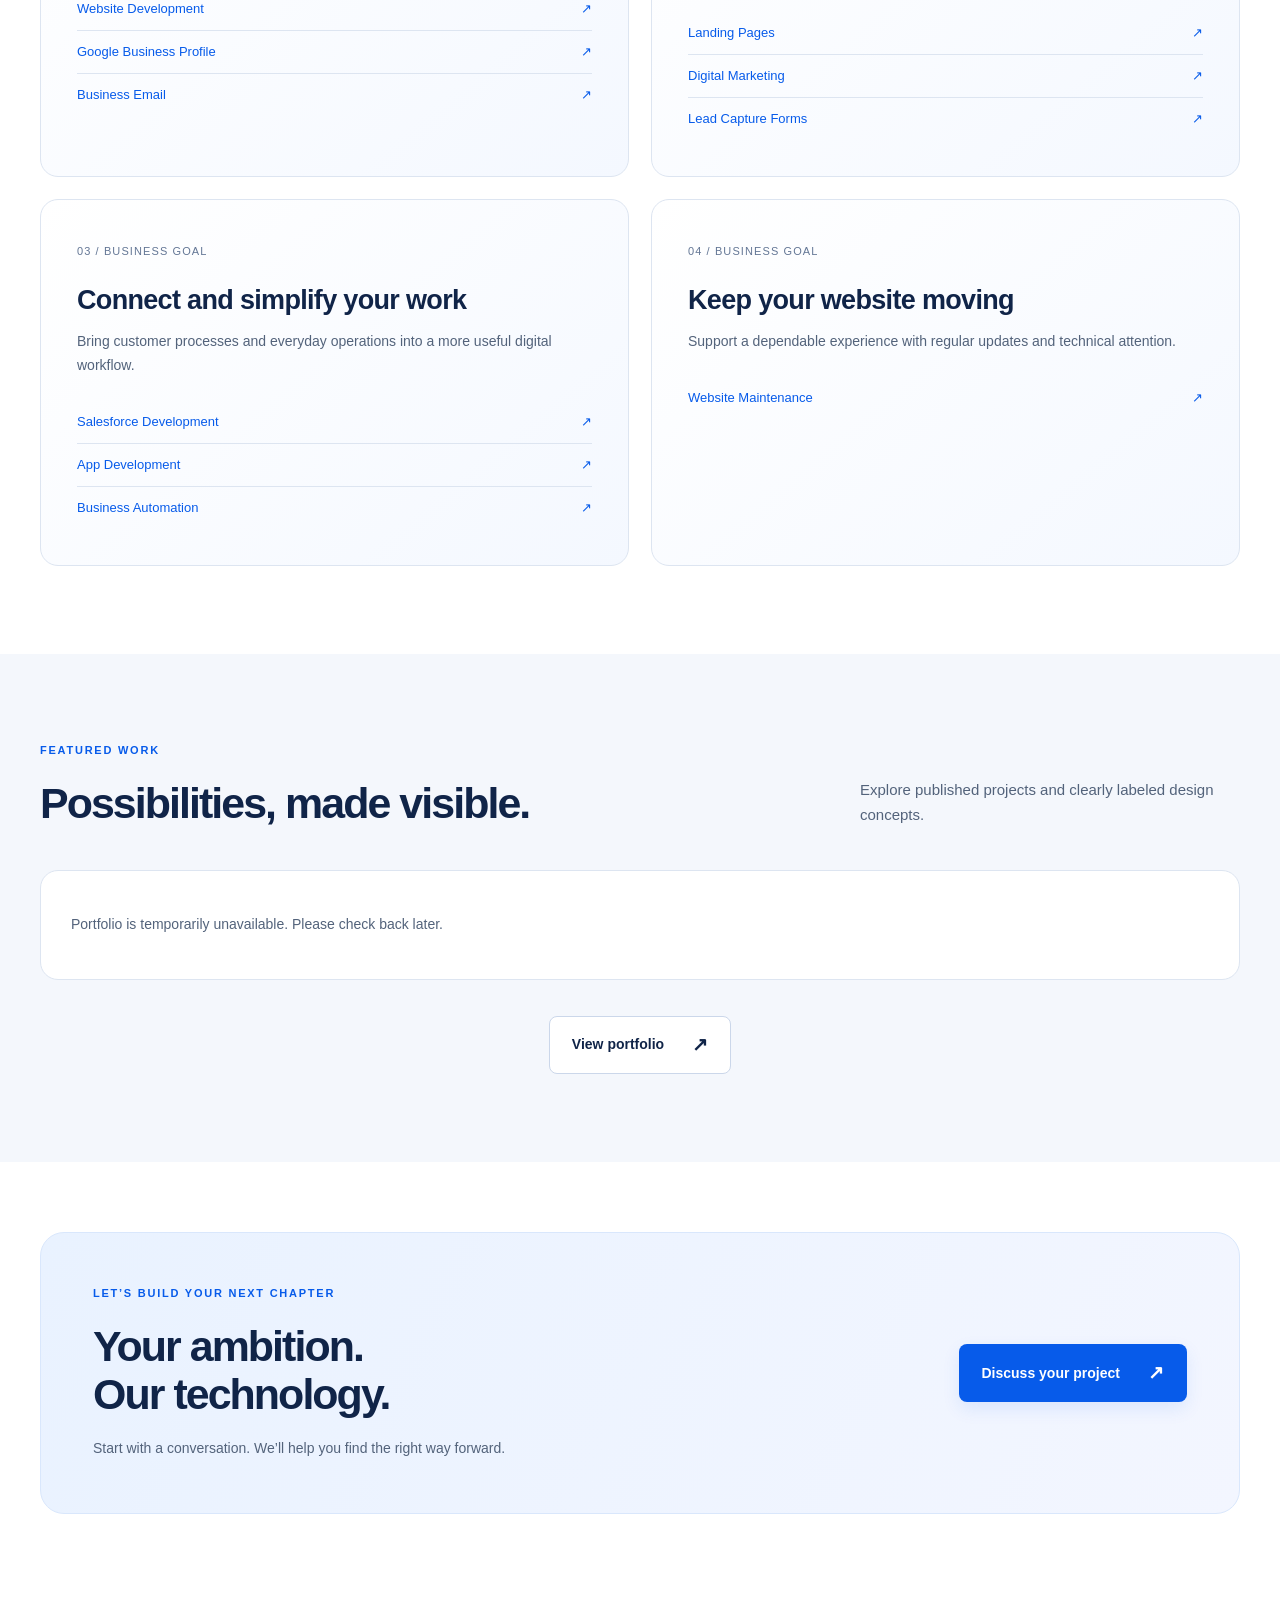
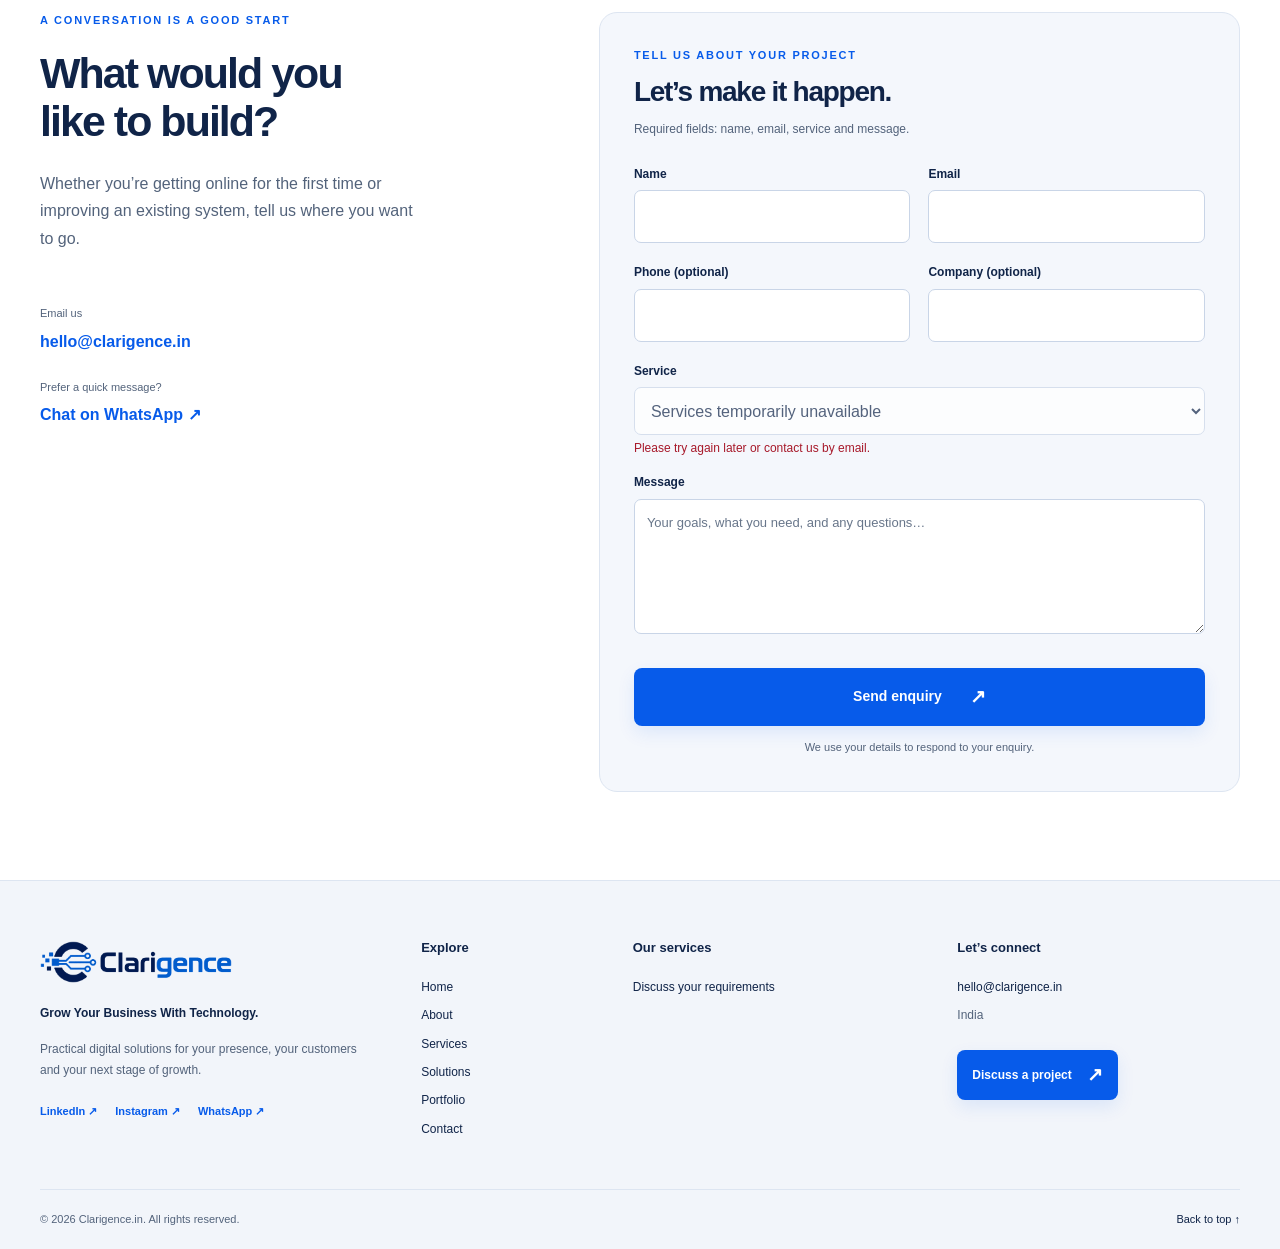
==== commit c29603a2: "Deliver enquiry notifications through Resend HTTPS and correct recipient" ====
--- a/index.html
+++ b/index.html
@@ -6,4 +6,4 @@
 <meta property="og:type" content="website"><meta property="og:site_name" content="Clarigence.in"><meta property="og:title" content="Clarigence.in | Grow Your Business With Technology."><meta property="og:description" content="Business websites, Salesforce, apps, digital marketing and automation. Clarigence.in helps startups and SMEs build and improve their digital presence."><meta property="og:url" content="https://www.clarigence.in/"><meta property="og:image" content="https://www.clarigence.in/assets/images/clarigence-logo.png"><meta property="og:image:alt" content="Clarigence.in logo"><meta name="twitter:card" content="summary">
 <link rel="icon" href="favicon.ico"><link rel="icon" type="image/png" sizes="32x32" href="assets/favicons/favicon-32.png">
 <link rel="stylesheet" href="styles.css"><script src="api-config.js" defer></script><script src="script.js" defer></script><script src="cms.js" defer></script>
-</head><body><a class="skip-link" href="#main">Skip to content</a><header class="site-header"><div class="header-inner wrap"><a class="brand" href="/" aria-label="Clarigence.in home"><img src="assets/images/clarigence-logo.png" width="2382" height="519" alt="Clarigence.in"></a><button class="menu-toggle" type="button" aria-expanded="false" aria-controls="primary-navigation" aria-label="Open navigation"><span></span><span></span><span></span></button><nav class="nav-links" id="primary-navigation" aria-label="Main navigation"><a href="/" aria-current="page">Home</a><a href="/about" >About</a><a href="/services" >Services</a><a href="/solutions" >Solutions</a><a href="/portfolio" >Portfolio</a><a href="/contact" >Contact</a></nav><a class="button button-primary" href="/contact">Get started<span aria-hidden="true">↗</span></a></div></header><main id="main"><section class="hero wrap"><div class="hero-copy"><p class="eyebrow"><span class="dot"></span> YOUR BUSINESS. CONNECTED TO POSSIBILITY.</p><h1 class="hero-title" aria-label="Grow Your Business With Technology."><span class="title-line " aria-hidden="true"><span class="title-word"><span class="title-letter" style="--letter-delay:0.000s">G</span><span class="title-letter" style="--letter-delay:0.024s">r</span><span class="title-letter" style="--letter-delay:0.048s">o</span><span class="title-letter" style="--letter-delay:0.072s">w</span></span> <span class="title-word"><span class="title-letter" style="--letter-delay:0.096s">Y</span><span class="title-letter" style="--letter-delay:0.120s">o</span><span class="title-letter" style="--letter-delay:0.144s">u</span><span class="title-letter" style="--letter-delay:0.168s">r</span></span></span><span class="title-line " aria-hidden="true"><span class="title-word"><span class="title-letter" style="--letter-delay:0.250s">B</span><span class="title-letter" style="--letter-delay:0.274s">u</span><span class="title-letter" style="--letter-delay:0.298s">s</span><span class="title-letter" style="--letter-delay:0.322s">i</span><span class="title-letter" style="--letter-delay:0.346s">n</span><span class="title-letter" style="--letter-delay:0.370s">e</span><span class="title-letter" style="--letter-delay:0.394s">s</span><span class="title-letter" style="--letter-delay:0.418s">s</span></span> <span class="title-word"><span class="title-letter" style="--letter-delay:0.442s">W</span><span class="title-letter" style="--letter-delay:0.466s">i</span><span class="title-letter" style="--letter-delay:0.490s">t</span><span class="title-letter" style="--letter-delay:0.514s">h</span></span></span><span class="title-line title-accent" aria-hidden="true"><span class="title-word"><span class="title-letter" style="--letter-delay:0.500s">T</span><span class="title-letter" style="--letter-delay:0.524s">e</span><span class="title-letter" style="--letter-delay:0.548s">c</span><span class="title-letter" style="--letter-delay:0.572s">h</span><span class="title-letter" style="--letter-delay:0.596s">n</span><span class="title-letter" style="--letter-delay:0.620s">o</span><span class="title-letter" style="--letter-delay:0.644s">l</span><span class="title-letter" style="--letter-delay:0.668s">o</span><span class="title-letter" style="--letter-delay:0.692s">g</span><span class="title-letter" style="--letter-delay:0.716s">y</span><span class="title-letter" style="--letter-delay:0.740s">.</span></span></span></h1><p class="hero-lede">From your first website to smarter business systems, Clarigence helps you build, improve and grow your digital presence.</p><div class="hero-actions"><a class="button button-primary" href="/contact">Let’s discuss your project<span aria-hidden="true">↗</span></a><a class="button button-outline" href="/services">Explore services<span aria-hidden="true">↗</span></a></div><div class="hero-footnote"><span class="tiny-check">✓</span> Built around your goals. Designed for your next step.</div></div><div class="hero-visual" role="img" aria-label="Illustration of connected website, CRM and automation capabilities"><div class="visual-grid"></div><div class="visual-topline"><span>THE CLARIGENCE CONNECTION</span><span class="live-dot"></span></div><div class="connection-ring ring-one"></div><div class="connection-ring ring-two"></div><div class="connection-core"><img src="assets/favicons/favicon.png" width="64" height="64" alt=""><strong>Clarity.<br>Connected.</strong></div><div class="visual-tile tile-web"><svg viewBox="0 0 24 24" fill="none" stroke="currentColor" stroke-width="1.5" stroke-linecap="round" stroke-linejoin="round" aria-hidden="true"><path d="M3 8h18M7 5h.01M10 5h.01M4 3h16a1 1 0 0 1 1 1v16H3V4a1 1 0 0 1 1-1Z"/></svg><span>Digital presence</span><small>Designed to stand out</small></div><div class="visual-tile tile-crm"><svg viewBox="0 0 24 24" fill="none" stroke="currentColor" stroke-width="1.5" stroke-linecap="round" stroke-linejoin="round" aria-hidden="true"><path d="M6 18h12a4 4 0 0 0 0-8 6 6 0 0 0-11-2 5 5 0 0 0-1 10Z"/></svg><span>Customer connections</span><small>Systems that work together</small></div><div class="visual-tile tile-flow"><svg viewBox="0 0 24 24" fill="none" stroke="currentColor" stroke-width="1.5" stroke-linecap="round" stroke-linejoin="round" aria-hidden="true"><path d="M3 3h6v6H3ZM15 15h6v6h-6ZM9 6h9v9M6 9v9h9"/></svg><span>Smarter workflows</span><small>More room for what matters</small></div><div class="visual-bottom"><span>BUILD / CONNECT / GROW</span><span aria-hidden="true">↗</span></div></div></section><section class="value-strip"><div class="wrap"><p>One technology partner.<br><strong>A more connected business.</strong></p><span>Web &amp; mobile</span><span>Salesforce &amp; CRM</span><span>Digital growth</span><span>Automation &amp; support</span></div></section><section class="section wrap about-preview"><div><p class="eyebrow">MEET CLARIGENCE.IN</p><h2>Technology with<br>a business purpose.</h2></div><div><p class="large-copy">Your digital presence should work as hard as you do.</p><p>We help startups and growing businesses turn their requirements into useful websites, apps and connected systems. Our approach brings clear thinking, thoughtful design and practical development together.</p><a class="text-link" href="/about">Get to know Clarigence <span aria-hidden="true">↗</span></a></div></section><section class="section services-section"><div class="wrap"><div class="section-heading"><div><p class="eyebrow">OUR SERVICES</p><h2>The right tools.<br>For your next move.</h2></div><p>Ten focused services to help your business show up, connect with customers and work more effectively.</p></div><div class="service-grid" data-services aria-busy="true"><p class="content-status content-loading" role="status">Loading services…</p></div></div></section><section class="section why-section"><div class="wrap"><div class="section-heading"><div><p class="eyebrow">WHY CLARIGENCE</p><h2>Good technology.<br>Better business possibilities.</h2></div><p>Practical solutions for startups and SMEs, with the attention your business deserves.</p></div><div class="value-grid"><article><span class="value-mark" aria-hidden="true">↗</span><h3>Business comes first</h3><p>We start with the problem you need to solve, then choose the right technology.</p></article><article><span class="value-mark" aria-hidden="true">↗</span><h3>Built around you</h3><p>Purposeful design and custom solutions shaped by your users and workflows.</p></article><article><span class="value-mark" aria-hidden="true">↗</span><h3>Clear communication</h3><p>Defined scope, practical recommendations and progress you can follow.</p></article><article><span class="value-mark" aria-hidden="true">↗</span><h3>Support beyond launch</h3><p>A considered approach to maintenance, improvements and long-term needs.</p></article></div></div></section><section class="section process-section"><div class="wrap"><div class="section-heading"><div><p class="eyebrow">HOW WE WORK</p><h2>A clear path from<br>idea to implementation.</h2></div><p>A collaborative process. A shared direction. You stay involved at every stage.</p></div><div class="process-grid"><article><span class="step-number">01</span><h3>Understand</h3><p>Listen to your business goals, customers and requirements.</p></article><article><span class="step-number">02</span><h3>Plan</h3><p>Agree on scope, the technical approach and milestones.</p></article><article><span class="step-number">03</span><h3>Build</h3><p>Design and develop, with regular progress updates.</p></article><article><span class="step-number">04</span><h3>Test</h3><p>Check functionality, accessibility and responsive behavior.</p></article><article><span class="step-number">05</span><h3>Launch</h3><p>Prepare the solution for deployment and handover.</p></article><article><span class="step-number">06</span><h3>Support</h3><p>Maintain and improve as your requirements evolve.</p></article></div></div></section><section class="section wrap"><div class="section-heading"><div><p class="eyebrow">SOLUTIONS THAT FIT</p><h2>Start with what<br>your business needs.</h2></div><p>Connect the right services around your goals, whether you’re starting out or improving what already exists.</p></div><div class="solution-grid"><article class="solution-card"><span class="card-number">01 / BUSINESS GOAL</span><h3>Establish your presence</h3><p>Give customers a clear way to discover, understand and contact your business.</p><ul><li><a href="/services?service=website-development">Website Development <span aria-hidden="true">↗</span></a></li><li><a href="/services?service=google-business-profile">Google Business Profile <span aria-hidden="true">↗</span></a></li><li><a href="/services?service=business-email">Business Email <span aria-hidden="true">↗</span></a></li></ul></article><article class="solution-card"><span class="card-number">02 / BUSINESS GOAL</span><h3>Turn interest into enquiries</h3><p>Connect campaign messages with focused pages and a straightforward enquiry journey.</p><ul><li><a href="/services?service=landing-pages">Landing Pages <span aria-hidden="true">↗</span></a></li><li><a href="/services?service=digital-marketing">Digital Marketing <span aria-hidden="true">↗</span></a></li><li><a href="/services?service=lead-capture-forms">Lead Capture Forms <span aria-hidden="true">↗</span></a></li></ul></article><article class="solution-card"><span class="card-number">03 / BUSINESS GOAL</span><h3>Connect and simplify your work</h3><p>Bring customer processes and everyday operations into a more useful digital workflow.</p><ul><li><a href="/services?service=salesforce-development">Salesforce Development <span aria-hidden="true">↗</span></a></li><li><a href="/services?service=app-development">App Development <span aria-hidden="true">↗</span></a></li><li><a href="/services?service=business-automation">Business Automation <span aria-hidden="true">↗</span></a></li></ul></article><article class="solution-card"><span class="card-number">04 / BUSINESS GOAL</span><h3>Keep your website moving</h3><p>Support a dependable experience with regular updates and technical attention.</p><ul><li><a href="/services?service=website-maintenance">Website Maintenance <span aria-hidden="true">↗</span></a></li></ul></article></div></section><section class="section work-section"><div class="wrap"><div class="section-heading"><div><p class="eyebrow">FEATURED WORK</p><h2>Possibilities, made visible.</h2></div><p>Explore published projects and clearly labeled design concepts.</p></div><div class="work-grid" data-portfolio data-featured="true" aria-busy="true"><p class="content-status content-loading" role="status">Loading portfolio…</p></div><div class="section-end"><a class="button button-outline" href="/portfolio">View portfolio<span aria-hidden="true">↗</span></a></div></div></section><section class="cta-section wrap"><div class="cta-box"><div><p class="eyebrow">LET’S BUILD YOUR NEXT CHAPTER</p><h2>Your ambition.<br>Our technology.</h2><p>Start with a conversation. We’ll help you find the right way forward.</p></div><a class="button button-primary" href="/contact">Discuss your project<span aria-hidden="true">↗</span></a></div></section><section class="section wrap contact-layout" id="contact"><div><p class="eyebrow">A CONVERSATION IS A GOOD START</p><h2>What would you<br>like to build?</h2><p>Whether you’re getting online for the first time or improving an existing system, tell us where you want to go.</p><div class="contact-info"><span>Email us</span><a href="mailto:hello@clargience.in">hello@clargience.in</a><span>Prefer a quick message?</span><a href="https://wa.me/918459179752" target="_blank" rel="noopener noreferrer">Chat on WhatsApp ↗ <span class="sr-only">(opens in a new tab)</span></a></div></div><form class="contact-form" aria-label="Project enquiry"><p class="eyebrow">TELL US ABOUT YOUR PROJECT</p><h2>Let’s make it happen.</h2><p class="form-intro">Required fields: name, email, service and message.</p><div class="form-grid"><div class="field"><label for="name">Name</label><input id="name" name="name" type="text" autocomplete="name" maxlength="120" required  aria-describedby="name-error"><span class="field-error" id="name-error"></span></div><div class="field"><label for="email">Email</label><input id="email" name="email" type="email" autocomplete="email" maxlength="254" required  aria-describedby="email-error"><span class="field-error" id="email-error"></span></div><div class="field"><label for="phone">Phone (optional)</label><input id="phone" name="phone" type="tel" autocomplete="tel" maxlength="30"  pattern="[+0-9\(\) .\-]{7,30}" aria-describedby="phone-error"><span class="field-error" id="phone-error"></span></div><div class="field"><label for="company">Company (optional)</label><input id="company" name="company" type="text" autocomplete="organization" maxlength="160"   aria-describedby="company-error"><span class="field-error" id="company-error"></span></div><div class="field full"><label for="service">Service</label><select id="service" name="service" required disabled aria-describedby="service-error"><option value="">Loading services…</option></select><span class="field-error" id="service-error"></span></div><div class="field full"><label for="message">Message</label><textarea id="message" name="message" required minlength="10" maxlength="5000" rows="4" placeholder="Your goals, what you need, and any questions…" aria-describedby="message-error"></textarea><span class="field-error" id="message-error"></span></div></div><button class="button button-primary form-submit" type="submit">Send enquiry <span aria-hidden="true">↗</span></button><p id="form-status" role="status" aria-live="polite" tabindex="-1"></p><p class="form-note">We use your details to respond to your enquiry.</p></form></section></main><footer class="site-footer"><div class="wrap footer-grid"><h2 class="sr-only">Footer navigation and contact information</h2><div class="footer-brand"><a class="brand" href="/"><img src="assets/images/clarigence-logo.png" width="2382" height="519" alt="Clarigence.in" loading="lazy"></a><p>Grow Your Business With Technology.</p><p>Practical digital solutions for your presence, your customers and your next stage of growth.</p><div class="social-links"><a href="https://www.linkedin.com/company/clarigence-in/" target="_blank" rel="noopener noreferrer">LinkedIn <span class="sr-only">(opens in a new tab)</span> ↗</a><a href="https://www.instagram.com/clarigence.in/" target="_blank" rel="noopener noreferrer">Instagram <span class="sr-only">(opens in a new tab)</span> ↗</a><a href="https://wa.me/918459179752" target="_blank" rel="noopener noreferrer">WhatsApp <span class="sr-only">(opens in a new tab)</span> ↗</a></div></div><div class="footer-column"><h3>Explore</h3><a href="/">Home</a><a href="/about">About</a><a href="/services">Services</a><a href="/solutions">Solutions</a><a href="/portfolio">Portfolio</a><a href="/contact">Contact</a></div><div class="footer-column footer-services"><h3>Our services</h3><a href="/services">Explore services</a></div><div class="footer-column"><h3>Let’s connect</h3><a href="mailto:hello@clargience.in">hello@clargience.in</a><p>India</p><a class="button button-primary" href="/contact">Discuss a project<span aria-hidden="true">↗</span></a></div></div><div class="wrap footer-bottom"><span>© <span data-year>2026</span> Clarigence.in. All rights reserved.</span><a href="#main">Back to top ↑</a></div></footer></body></html>+</head><body><a class="skip-link" href="#main">Skip to content</a><header class="site-header"><div class="header-inner wrap"><a class="brand" href="/" aria-label="Clarigence.in home"><img src="assets/images/clarigence-logo.png" width="2382" height="519" alt="Clarigence.in"></a><button class="menu-toggle" type="button" aria-expanded="false" aria-controls="primary-navigation" aria-label="Open navigation"><span></span><span></span><span></span></button><nav class="nav-links" id="primary-navigation" aria-label="Main navigation"><a href="/" aria-current="page">Home</a><a href="/about" >About</a><a href="/services" >Services</a><a href="/solutions" >Solutions</a><a href="/portfolio" >Portfolio</a><a href="/contact" >Contact</a></nav><a class="button button-primary" href="/contact">Get started<span aria-hidden="true">↗</span></a></div></header><main id="main"><section class="hero wrap"><div class="hero-copy"><p class="eyebrow"><span class="dot"></span> YOUR BUSINESS. CONNECTED TO POSSIBILITY.</p><h1 class="hero-title" aria-label="Grow Your Business With Technology."><span class="title-line " aria-hidden="true"><span class="title-word"><span class="title-letter" style="--letter-delay:0.000s">G</span><span class="title-letter" style="--letter-delay:0.024s">r</span><span class="title-letter" style="--letter-delay:0.048s">o</span><span class="title-letter" style="--letter-delay:0.072s">w</span></span> <span class="title-word"><span class="title-letter" style="--letter-delay:0.096s">Y</span><span class="title-letter" style="--letter-delay:0.120s">o</span><span class="title-letter" style="--letter-delay:0.144s">u</span><span class="title-letter" style="--letter-delay:0.168s">r</span></span></span><span class="title-line " aria-hidden="true"><span class="title-word"><span class="title-letter" style="--letter-delay:0.250s">B</span><span class="title-letter" style="--letter-delay:0.274s">u</span><span class="title-letter" style="--letter-delay:0.298s">s</span><span class="title-letter" style="--letter-delay:0.322s">i</span><span class="title-letter" style="--letter-delay:0.346s">n</span><span class="title-letter" style="--letter-delay:0.370s">e</span><span class="title-letter" style="--letter-delay:0.394s">s</span><span class="title-letter" style="--letter-delay:0.418s">s</span></span> <span class="title-word"><span class="title-letter" style="--letter-delay:0.442s">W</span><span class="title-letter" style="--letter-delay:0.466s">i</span><span class="title-letter" style="--letter-delay:0.490s">t</span><span class="title-letter" style="--letter-delay:0.514s">h</span></span></span><span class="title-line title-accent" aria-hidden="true"><span class="title-word"><span class="title-letter" style="--letter-delay:0.500s">T</span><span class="title-letter" style="--letter-delay:0.524s">e</span><span class="title-letter" style="--letter-delay:0.548s">c</span><span class="title-letter" style="--letter-delay:0.572s">h</span><span class="title-letter" style="--letter-delay:0.596s">n</span><span class="title-letter" style="--letter-delay:0.620s">o</span><span class="title-letter" style="--letter-delay:0.644s">l</span><span class="title-letter" style="--letter-delay:0.668s">o</span><span class="title-letter" style="--letter-delay:0.692s">g</span><span class="title-letter" style="--letter-delay:0.716s">y</span><span class="title-letter" style="--letter-delay:0.740s">.</span></span></span></h1><p class="hero-lede">From your first website to smarter business systems, Clarigence helps you build, improve and grow your digital presence.</p><div class="hero-actions"><a class="button button-primary" href="/contact">Let’s discuss your project<span aria-hidden="true">↗</span></a><a class="button button-outline" href="/services">Explore services<span aria-hidden="true">↗</span></a></div><div class="hero-footnote"><span class="tiny-check">✓</span> Built around your goals. Designed for your next step.</div></div><div class="hero-visual" role="img" aria-label="Illustration of connected website, CRM and automation capabilities"><div class="visual-grid"></div><div class="visual-topline"><span>THE CLARIGENCE CONNECTION</span><span class="live-dot"></span></div><div class="connection-ring ring-one"></div><div class="connection-ring ring-two"></div><div class="connection-core"><img src="assets/favicons/favicon.png" width="64" height="64" alt=""><strong>Clarity.<br>Connected.</strong></div><div class="visual-tile tile-web"><svg viewBox="0 0 24 24" fill="none" stroke="currentColor" stroke-width="1.5" stroke-linecap="round" stroke-linejoin="round" aria-hidden="true"><path d="M3 8h18M7 5h.01M10 5h.01M4 3h16a1 1 0 0 1 1 1v16H3V4a1 1 0 0 1 1-1Z"/></svg><span>Digital presence</span><small>Designed to stand out</small></div><div class="visual-tile tile-crm"><svg viewBox="0 0 24 24" fill="none" stroke="currentColor" stroke-width="1.5" stroke-linecap="round" stroke-linejoin="round" aria-hidden="true"><path d="M6 18h12a4 4 0 0 0 0-8 6 6 0 0 0-11-2 5 5 0 0 0-1 10Z"/></svg><span>Customer connections</span><small>Systems that work together</small></div><div class="visual-tile tile-flow"><svg viewBox="0 0 24 24" fill="none" stroke="currentColor" stroke-width="1.5" stroke-linecap="round" stroke-linejoin="round" aria-hidden="true"><path d="M3 3h6v6H3ZM15 15h6v6h-6ZM9 6h9v9M6 9v9h9"/></svg><span>Smarter workflows</span><small>More room for what matters</small></div><div class="visual-bottom"><span>BUILD / CONNECT / GROW</span><span aria-hidden="true">↗</span></div></div></section><section class="value-strip"><div class="wrap"><p>One technology partner.<br><strong>A more connected business.</strong></p><span>Web &amp; mobile</span><span>Salesforce &amp; CRM</span><span>Digital growth</span><span>Automation &amp; support</span></div></section><section class="section wrap about-preview"><div><p class="eyebrow">MEET CLARIGENCE.IN</p><h2>Technology with<br>a business purpose.</h2></div><div><p class="large-copy">Your digital presence should work as hard as you do.</p><p>We help startups and growing businesses turn their requirements into useful websites, apps and connected systems. Our approach brings clear thinking, thoughtful design and practical development together.</p><a class="text-link" href="/about">Get to know Clarigence <span aria-hidden="true">↗</span></a></div></section><section class="section services-section"><div class="wrap"><div class="section-heading"><div><p class="eyebrow">OUR SERVICES</p><h2>The right tools.<br>For your next move.</h2></div><p>Ten focused services to help your business show up, connect with customers and work more effectively.</p></div><div class="service-grid" data-services aria-busy="true"><p class="content-status content-loading" role="status">Loading services…</p></div></div></section><section class="section why-section"><div class="wrap"><div class="section-heading"><div><p class="eyebrow">WHY CLARIGENCE</p><h2>Good technology.<br>Better business possibilities.</h2></div><p>Practical solutions for startups and SMEs, with the attention your business deserves.</p></div><div class="value-grid"><article><span class="value-mark" aria-hidden="true">↗</span><h3>Business comes first</h3><p>We start with the problem you need to solve, then choose the right technology.</p></article><article><span class="value-mark" aria-hidden="true">↗</span><h3>Built around you</h3><p>Purposeful design and custom solutions shaped by your users and workflows.</p></article><article><span class="value-mark" aria-hidden="true">↗</span><h3>Clear communication</h3><p>Defined scope, practical recommendations and progress you can follow.</p></article><article><span class="value-mark" aria-hidden="true">↗</span><h3>Support beyond launch</h3><p>A considered approach to maintenance, improvements and long-term needs.</p></article></div></div></section><section class="section process-section"><div class="wrap"><div class="section-heading"><div><p class="eyebrow">HOW WE WORK</p><h2>A clear path from<br>idea to implementation.</h2></div><p>A collaborative process. A shared direction. You stay involved at every stage.</p></div><div class="process-grid"><article><span class="step-number">01</span><h3>Understand</h3><p>Listen to your business goals, customers and requirements.</p></article><article><span class="step-number">02</span><h3>Plan</h3><p>Agree on scope, the technical approach and milestones.</p></article><article><span class="step-number">03</span><h3>Build</h3><p>Design and develop, with regular progress updates.</p></article><article><span class="step-number">04</span><h3>Test</h3><p>Check functionality, accessibility and responsive behavior.</p></article><article><span class="step-number">05</span><h3>Launch</h3><p>Prepare the solution for deployment and handover.</p></article><article><span class="step-number">06</span><h3>Support</h3><p>Maintain and improve as your requirements evolve.</p></article></div></div></section><section class="section wrap"><div class="section-heading"><div><p class="eyebrow">SOLUTIONS THAT FIT</p><h2>Start with what<br>your business needs.</h2></div><p>Connect the right services around your goals, whether you’re starting out or improving what already exists.</p></div><div class="solution-grid"><article class="solution-card"><span class="card-number">01 / BUSINESS GOAL</span><h3>Establish your presence</h3><p>Give customers a clear way to discover, understand and contact your business.</p><ul><li><a href="/services?service=website-development">Website Development <span aria-hidden="true">↗</span></a></li><li><a href="/services?service=google-business-profile">Google Business Profile <span aria-hidden="true">↗</span></a></li><li><a href="/services?service=business-email">Business Email <span aria-hidden="true">↗</span></a></li></ul></article><article class="solution-card"><span class="card-number">02 / BUSINESS GOAL</span><h3>Turn interest into enquiries</h3><p>Connect campaign messages with focused pages and a straightforward enquiry journey.</p><ul><li><a href="/services?service=landing-pages">Landing Pages <span aria-hidden="true">↗</span></a></li><li><a href="/services?service=digital-marketing">Digital Marketing <span aria-hidden="true">↗</span></a></li><li><a href="/services?service=lead-capture-forms">Lead Capture Forms <span aria-hidden="true">↗</span></a></li></ul></article><article class="solution-card"><span class="card-number">03 / BUSINESS GOAL</span><h3>Connect and simplify your work</h3><p>Bring customer processes and everyday operations into a more useful digital workflow.</p><ul><li><a href="/services?service=salesforce-development">Salesforce Development <span aria-hidden="true">↗</span></a></li><li><a href="/services?service=app-development">App Development <span aria-hidden="true">↗</span></a></li><li><a href="/services?service=business-automation">Business Automation <span aria-hidden="true">↗</span></a></li></ul></article><article class="solution-card"><span class="card-number">04 / BUSINESS GOAL</span><h3>Keep your website moving</h3><p>Support a dependable experience with regular updates and technical attention.</p><ul><li><a href="/services?service=website-maintenance">Website Maintenance <span aria-hidden="true">↗</span></a></li></ul></article></div></section><section class="section work-section"><div class="wrap"><div class="section-heading"><div><p class="eyebrow">FEATURED WORK</p><h2>Possibilities, made visible.</h2></div><p>Explore published projects and clearly labeled design concepts.</p></div><div class="work-grid" data-portfolio data-featured="true" aria-busy="true"><p class="content-status content-loading" role="status">Loading portfolio…</p></div><div class="section-end"><a class="button button-outline" href="/portfolio">View portfolio<span aria-hidden="true">↗</span></a></div></div></section><section class="cta-section wrap"><div class="cta-box"><div><p class="eyebrow">LET’S BUILD YOUR NEXT CHAPTER</p><h2>Your ambition.<br>Our technology.</h2><p>Start with a conversation. We’ll help you find the right way forward.</p></div><a class="button button-primary" href="/contact">Discuss your project<span aria-hidden="true">↗</span></a></div></section><section class="section wrap contact-layout" id="contact"><div><p class="eyebrow">A CONVERSATION IS A GOOD START</p><h2>What would you<br>like to build?</h2><p>Whether you’re getting online for the first time or improving an existing system, tell us where you want to go.</p><div class="contact-info"><span>Email us</span><a href="mailto:hello@clarigence.in">hello@clarigence.in</a><span>Prefer a quick message?</span><a href="https://wa.me/918459179752" target="_blank" rel="noopener noreferrer">Chat on WhatsApp ↗ <span class="sr-only">(opens in a new tab)</span></a></div></div><form class="contact-form" aria-label="Project enquiry"><p class="eyebrow">TELL US ABOUT YOUR PROJECT</p><h2>Let’s make it happen.</h2><p class="form-intro">Required fields: name, email, service and message.</p><div class="form-grid"><div class="field"><label for="name">Name</label><input id="name" name="name" type="text" autocomplete="name" maxlength="120" required  aria-describedby="name-error"><span class="field-error" id="name-error"></span></div><div class="field"><label for="email">Email</label><input id="email" name="email" type="email" autocomplete="email" maxlength="254" required  aria-describedby="email-error"><span class="field-error" id="email-error"></span></div><div class="field"><label for="phone">Phone (optional)</label><input id="phone" name="phone" type="tel" autocomplete="tel" maxlength="30"  pattern="[+0-9\(\) .\-]{7,30}" aria-describedby="phone-error"><span class="field-error" id="phone-error"></span></div><div class="field"><label for="company">Company (optional)</label><input id="company" name="company" type="text" autocomplete="organization" maxlength="160"   aria-describedby="company-error"><span class="field-error" id="company-error"></span></div><div class="field full"><label for="service">Service</label><select id="service" name="service" required disabled aria-describedby="service-error"><option value="">Loading services…</option></select><span class="field-error" id="service-error"></span></div><div class="field full"><label for="message">Message</label><textarea id="message" name="message" required minlength="10" maxlength="5000" rows="4" placeholder="Your goals, what you need, and any questions…" aria-describedby="message-error"></textarea><span class="field-error" id="message-error"></span></div></div><button class="button button-primary form-submit" type="submit">Send enquiry <span aria-hidden="true">↗</span></button><p id="form-status" role="status" aria-live="polite" tabindex="-1"></p><p class="form-note">We use your details to respond to your enquiry.</p></form></section></main><footer class="site-footer"><div class="wrap footer-grid"><h2 class="sr-only">Footer navigation and contact information</h2><div class="footer-brand"><a class="brand" href="/"><img src="assets/images/clarigence-logo.png" width="2382" height="519" alt="Clarigence.in" loading="lazy"></a><p>Grow Your Business With Technology.</p><p>Practical digital solutions for your presence, your customers and your next stage of growth.</p><div class="social-links"><a href="https://www.linkedin.com/company/clarigence-in/" target="_blank" rel="noopener noreferrer">LinkedIn <span class="sr-only">(opens in a new tab)</span> ↗</a><a href="https://www.instagram.com/clarigence.in/" target="_blank" rel="noopener noreferrer">Instagram <span class="sr-only">(opens in a new tab)</span> ↗</a><a href="https://wa.me/918459179752" target="_blank" rel="noopener noreferrer">WhatsApp <span class="sr-only">(opens in a new tab)</span> ↗</a></div></div><div class="footer-column"><h3>Explore</h3><a href="/">Home</a><a href="/about">About</a><a href="/services">Services</a><a href="/solutions">Solutions</a><a href="/portfolio">Portfolio</a><a href="/contact">Contact</a></div><div class="footer-column footer-services"><h3>Our services</h3><a href="/services">Explore services</a></div><div class="footer-column"><h3>Let’s connect</h3><a href="mailto:hello@clarigence.in">hello@clarigence.in</a><p>India</p><a class="button button-primary" href="/contact">Discuss a project<span aria-hidden="true">↗</span></a></div></div><div class="wrap footer-bottom"><span>© <span data-year>2026</span> Clarigence.in. All rights reserved.</span><a href="#main">Back to top ↑</a></div></footer></body></html>
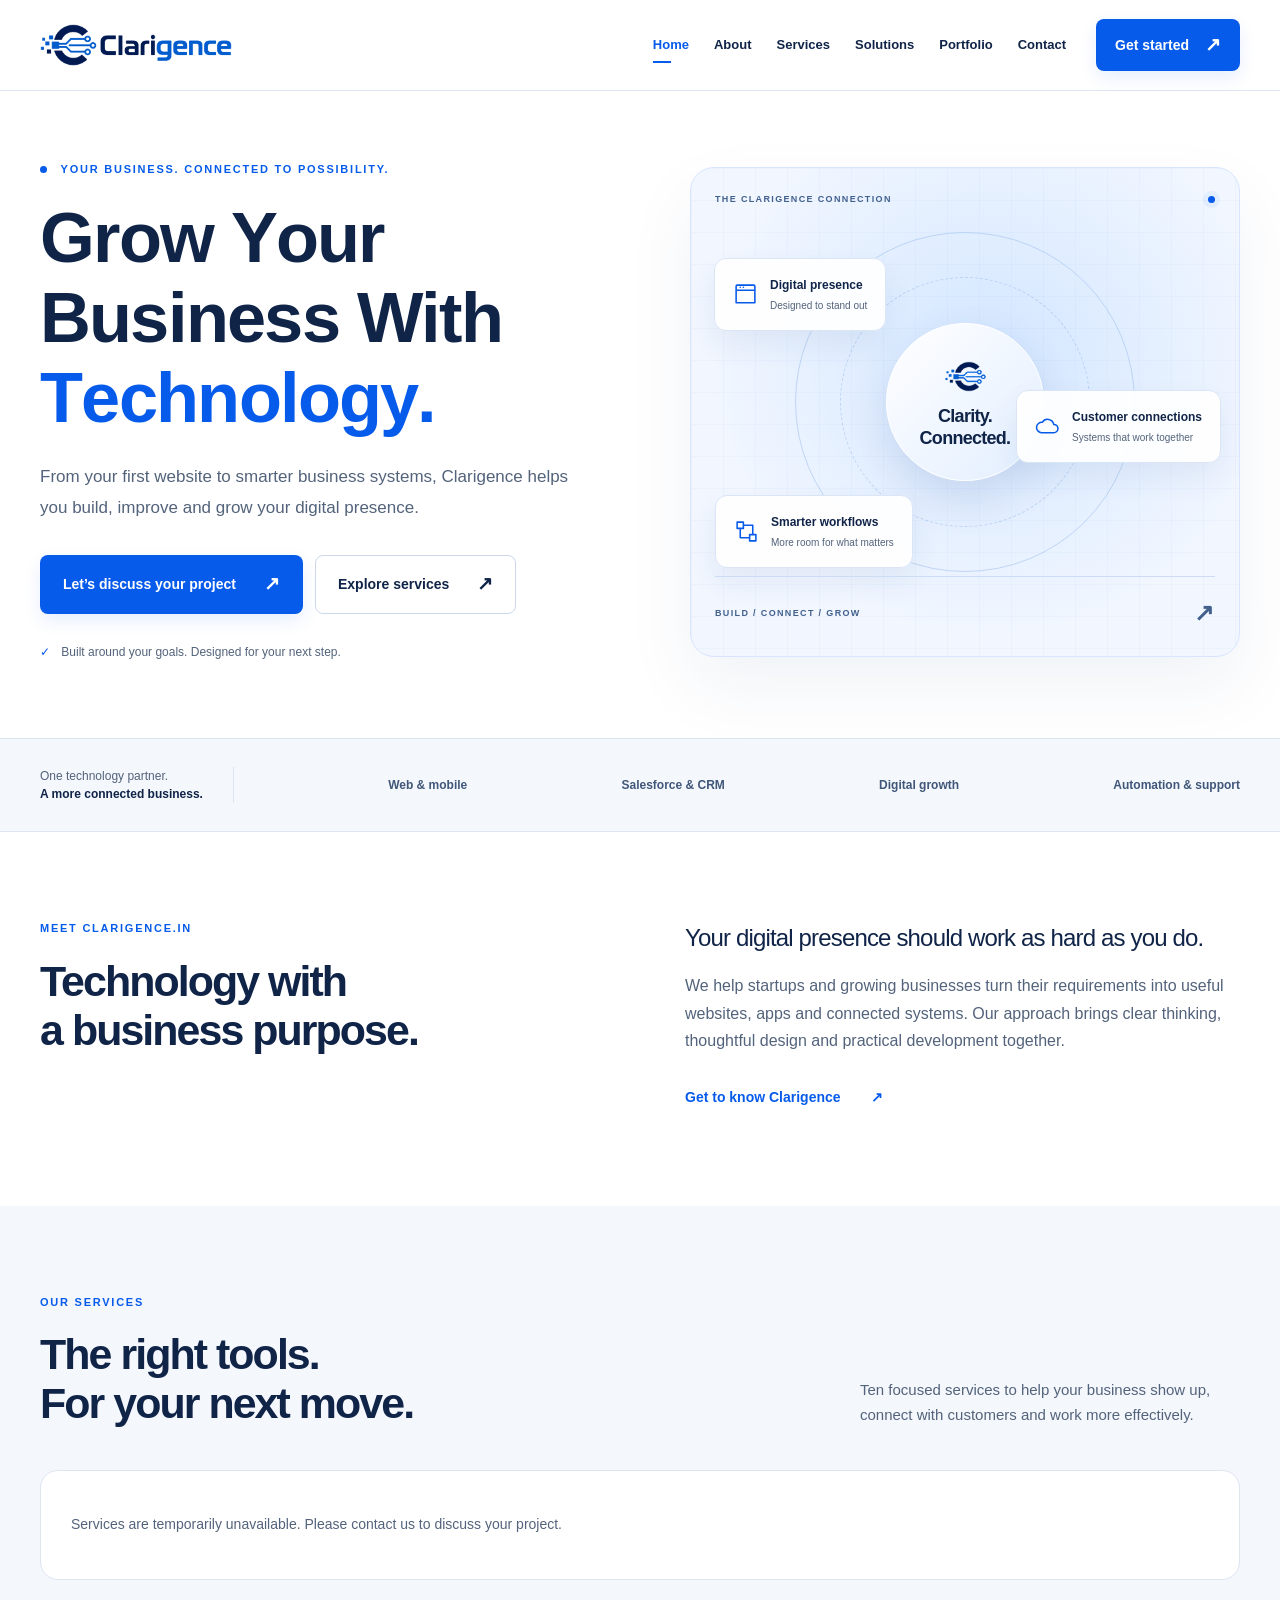
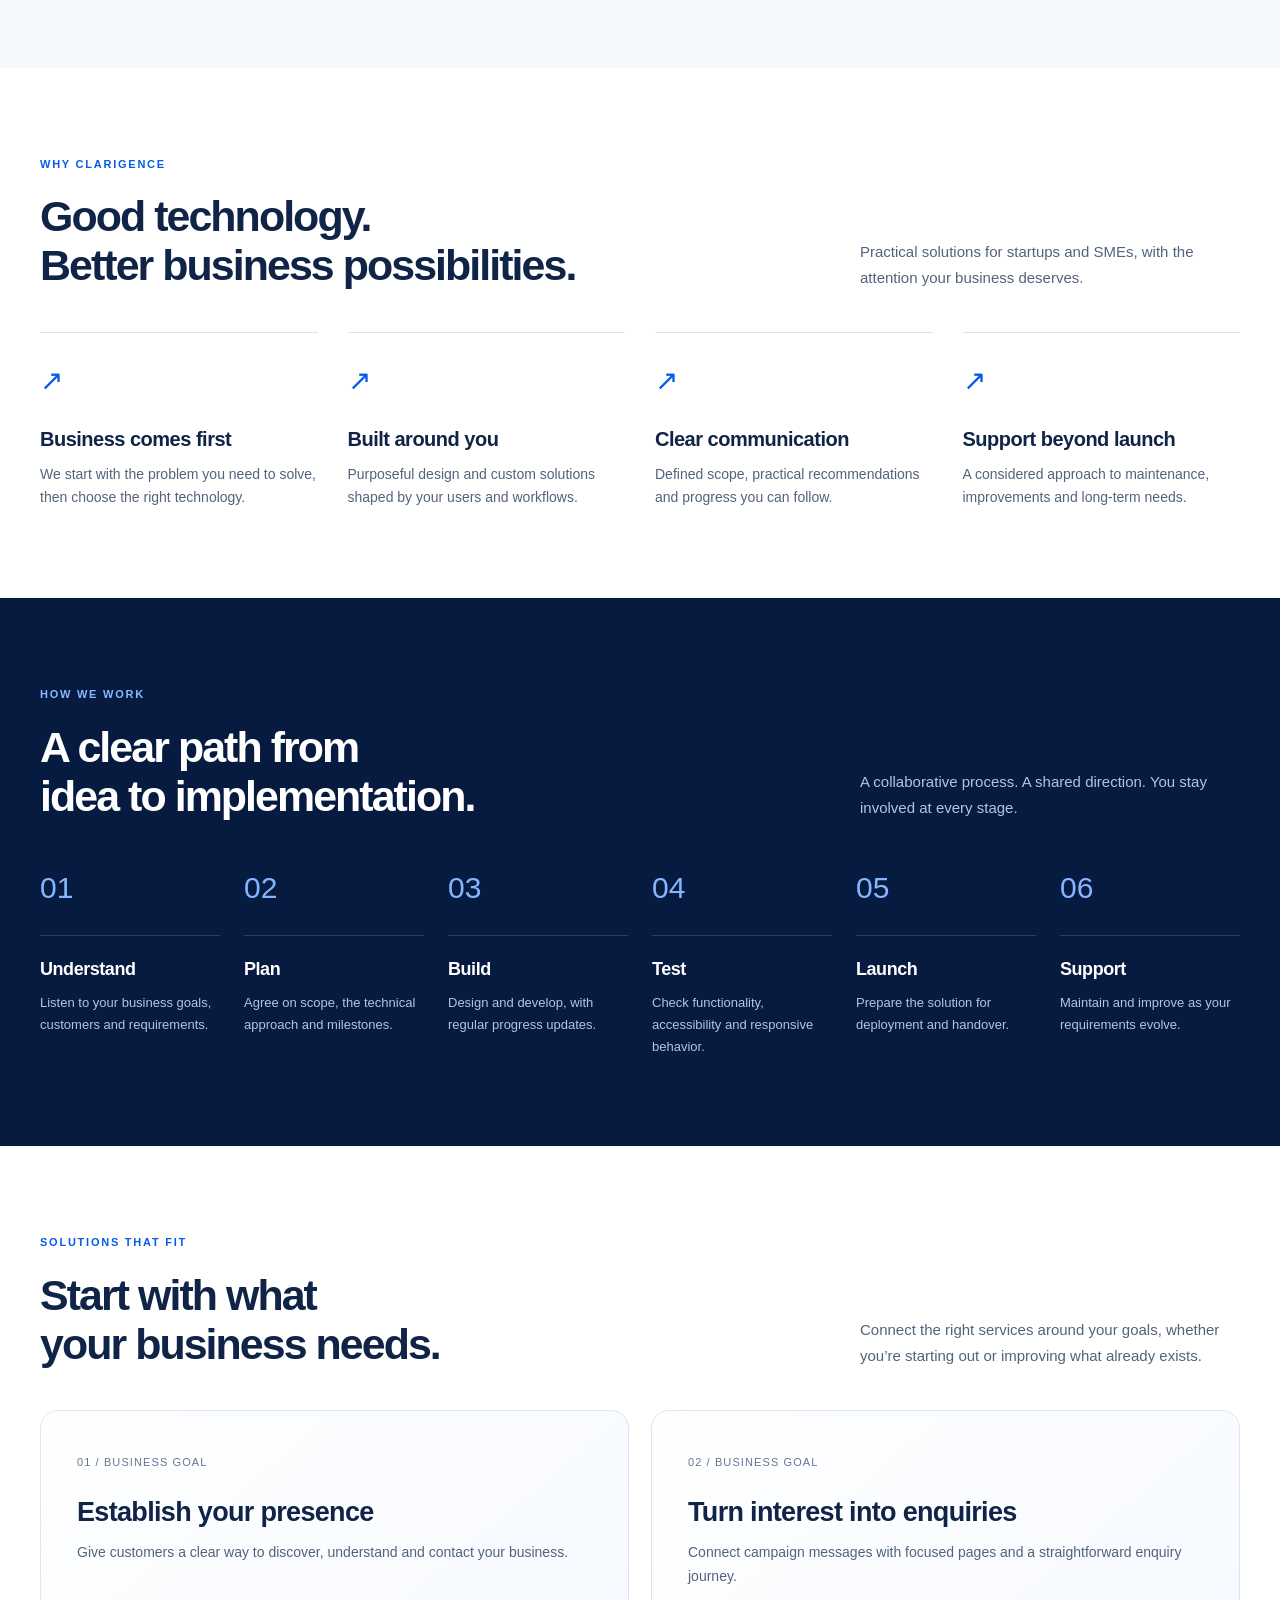
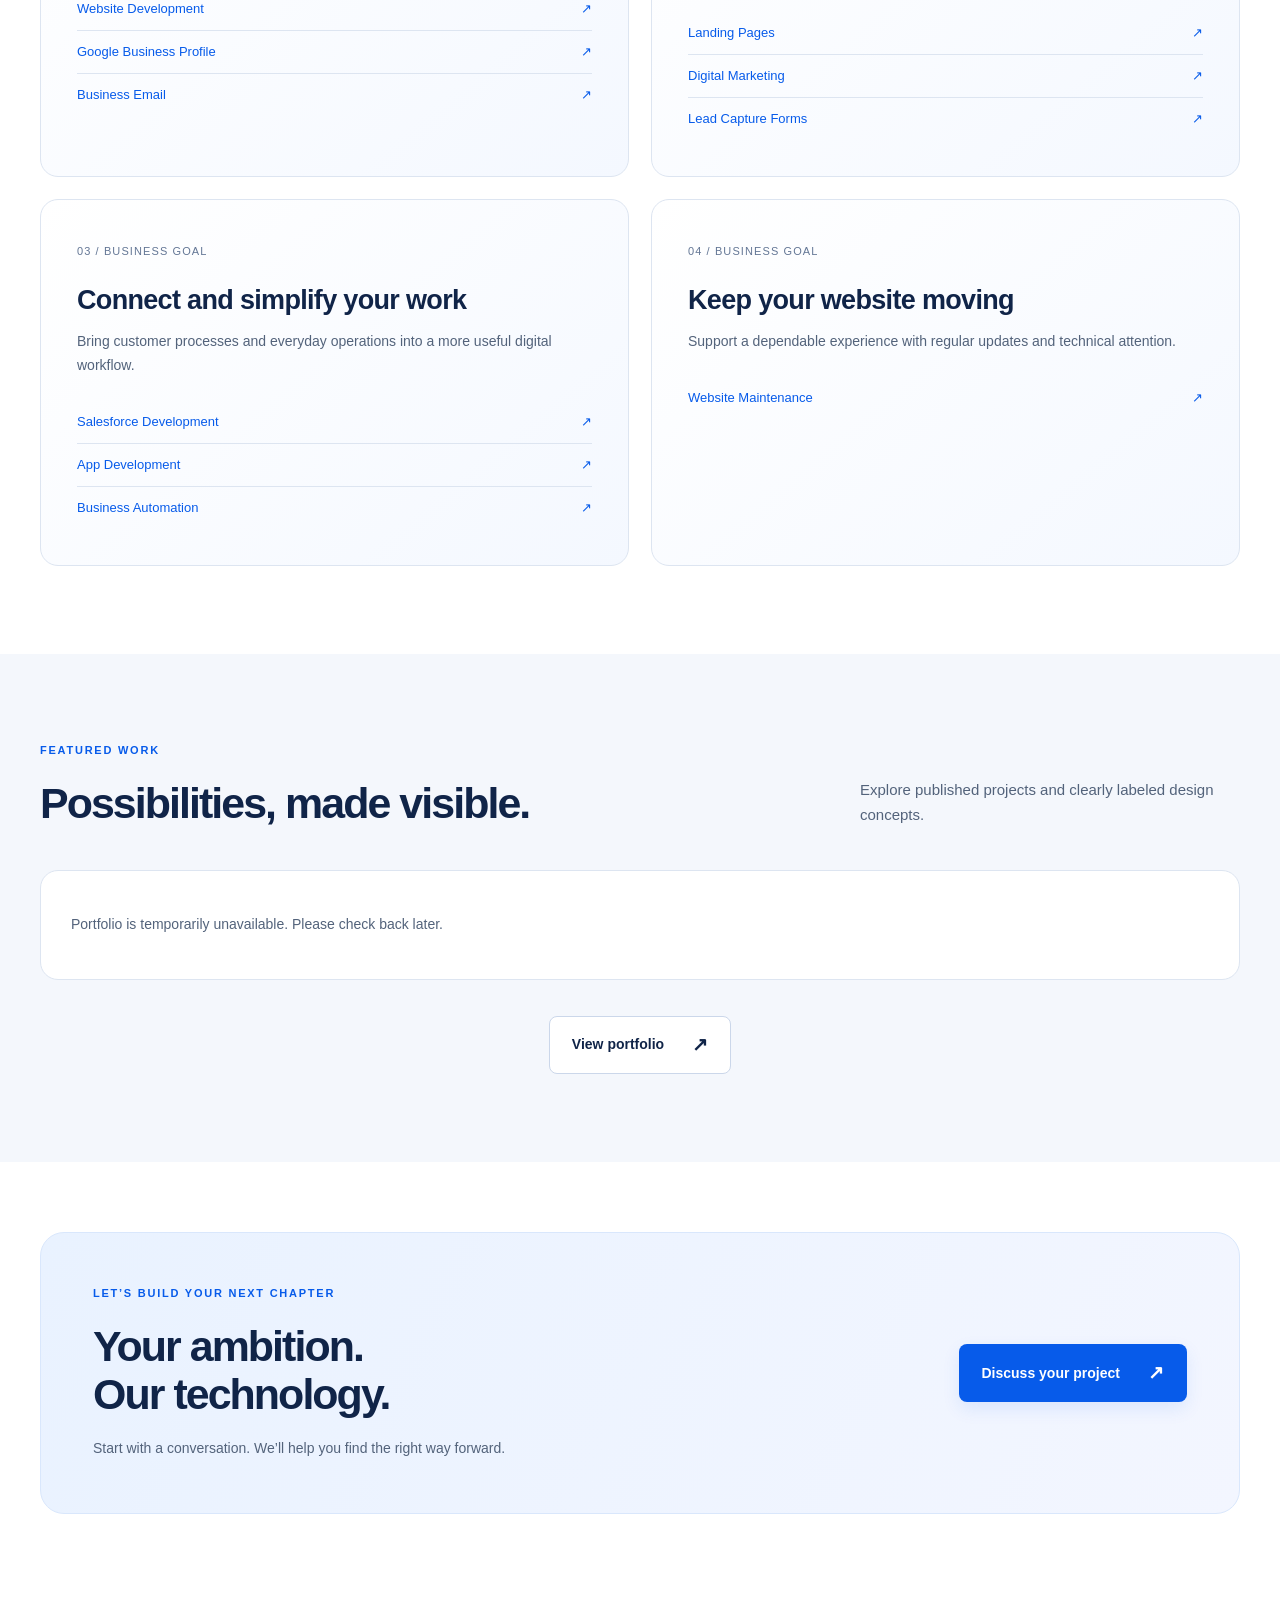
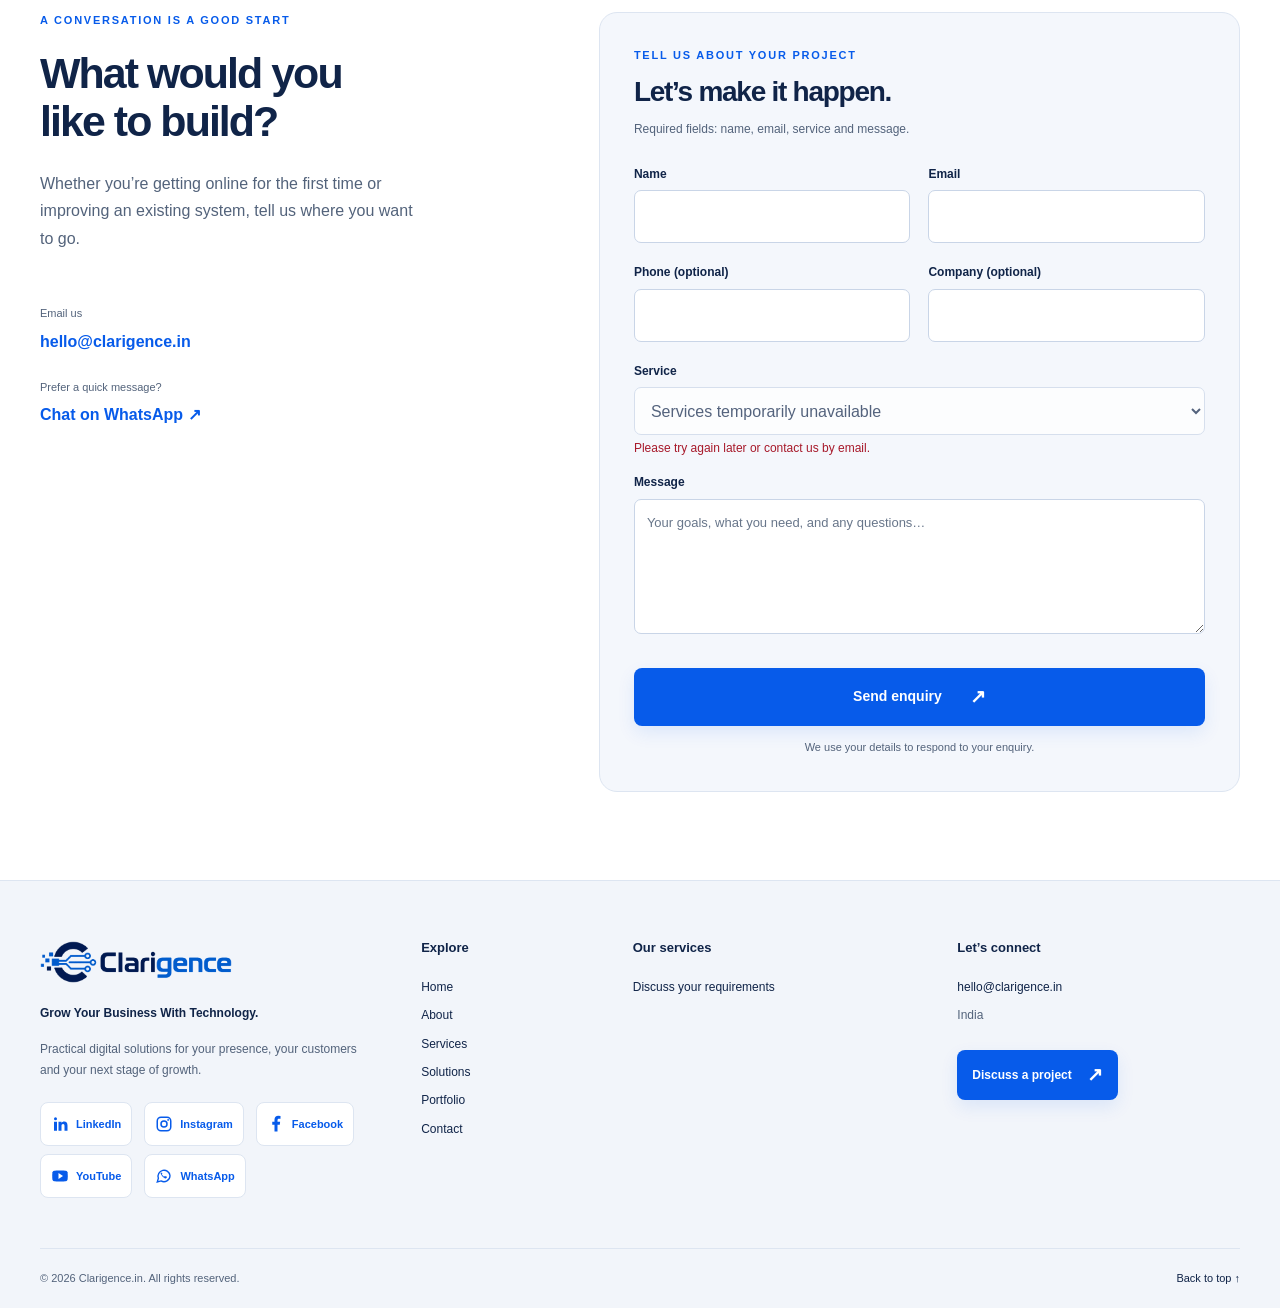
==== commit 868cca3e: "Add youtube and facebook" ====
--- a/index.html
+++ b/index.html
@@ -6,4 +6,4 @@
 <meta property="og:type" content="website"><meta property="og:site_name" content="Clarigence.in"><meta property="og:title" content="Clarigence.in | Grow Your Business With Technology."><meta property="og:description" content="Business websites, Salesforce, apps, digital marketing and automation. Clarigence.in helps startups and SMEs build and improve their digital presence."><meta property="og:url" content="https://www.clarigence.in/"><meta property="og:image" content="https://www.clarigence.in/assets/images/clarigence-logo.png"><meta property="og:image:alt" content="Clarigence.in logo"><meta name="twitter:card" content="summary">
 <link rel="icon" href="favicon.ico"><link rel="icon" type="image/png" sizes="32x32" href="assets/favicons/favicon-32.png">
 <link rel="stylesheet" href="styles.css"><script src="api-config.js" defer></script><script src="script.js" defer></script><script src="cms.js" defer></script>
-</head><body><a class="skip-link" href="#main">Skip to content</a><header class="site-header"><div class="header-inner wrap"><a class="brand" href="/" aria-label="Clarigence.in home"><img src="assets/images/clarigence-logo.png" width="2382" height="519" alt="Clarigence.in"></a><button class="menu-toggle" type="button" aria-expanded="false" aria-controls="primary-navigation" aria-label="Open navigation"><span></span><span></span><span></span></button><nav class="nav-links" id="primary-navigation" aria-label="Main navigation"><a href="/" aria-current="page">Home</a><a href="/about" >About</a><a href="/services" >Services</a><a href="/solutions" >Solutions</a><a href="/portfolio" >Portfolio</a><a href="/contact" >Contact</a></nav><a class="button button-primary" href="/contact">Get started<span aria-hidden="true">↗</span></a></div></header><main id="main"><section class="hero wrap"><div class="hero-copy"><p class="eyebrow"><span class="dot"></span> YOUR BUSINESS. CONNECTED TO POSSIBILITY.</p><h1 class="hero-title" aria-label="Grow Your Business With Technology."><span class="title-line " aria-hidden="true"><span class="title-word"><span class="title-letter" style="--letter-delay:0.000s">G</span><span class="title-letter" style="--letter-delay:0.024s">r</span><span class="title-letter" style="--letter-delay:0.048s">o</span><span class="title-letter" style="--letter-delay:0.072s">w</span></span> <span class="title-word"><span class="title-letter" style="--letter-delay:0.096s">Y</span><span class="title-letter" style="--letter-delay:0.120s">o</span><span class="title-letter" style="--letter-delay:0.144s">u</span><span class="title-letter" style="--letter-delay:0.168s">r</span></span></span><span class="title-line " aria-hidden="true"><span class="title-word"><span class="title-letter" style="--letter-delay:0.250s">B</span><span class="title-letter" style="--letter-delay:0.274s">u</span><span class="title-letter" style="--letter-delay:0.298s">s</span><span class="title-letter" style="--letter-delay:0.322s">i</span><span class="title-letter" style="--letter-delay:0.346s">n</span><span class="title-letter" style="--letter-delay:0.370s">e</span><span class="title-letter" style="--letter-delay:0.394s">s</span><span class="title-letter" style="--letter-delay:0.418s">s</span></span> <span class="title-word"><span class="title-letter" style="--letter-delay:0.442s">W</span><span class="title-letter" style="--letter-delay:0.466s">i</span><span class="title-letter" style="--letter-delay:0.490s">t</span><span class="title-letter" style="--letter-delay:0.514s">h</span></span></span><span class="title-line title-accent" aria-hidden="true"><span class="title-word"><span class="title-letter" style="--letter-delay:0.500s">T</span><span class="title-letter" style="--letter-delay:0.524s">e</span><span class="title-letter" style="--letter-delay:0.548s">c</span><span class="title-letter" style="--letter-delay:0.572s">h</span><span class="title-letter" style="--letter-delay:0.596s">n</span><span class="title-letter" style="--letter-delay:0.620s">o</span><span class="title-letter" style="--letter-delay:0.644s">l</span><span class="title-letter" style="--letter-delay:0.668s">o</span><span class="title-letter" style="--letter-delay:0.692s">g</span><span class="title-letter" style="--letter-delay:0.716s">y</span><span class="title-letter" style="--letter-delay:0.740s">.</span></span></span></h1><p class="hero-lede">From your first website to smarter business systems, Clarigence helps you build, improve and grow your digital presence.</p><div class="hero-actions"><a class="button button-primary" href="/contact">Let’s discuss your project<span aria-hidden="true">↗</span></a><a class="button button-outline" href="/services">Explore services<span aria-hidden="true">↗</span></a></div><div class="hero-footnote"><span class="tiny-check">✓</span> Built around your goals. Designed for your next step.</div></div><div class="hero-visual" role="img" aria-label="Illustration of connected website, CRM and automation capabilities"><div class="visual-grid"></div><div class="visual-topline"><span>THE CLARIGENCE CONNECTION</span><span class="live-dot"></span></div><div class="connection-ring ring-one"></div><div class="connection-ring ring-two"></div><div class="connection-core"><img src="assets/favicons/favicon.png" width="64" height="64" alt=""><strong>Clarity.<br>Connected.</strong></div><div class="visual-tile tile-web"><svg viewBox="0 0 24 24" fill="none" stroke="currentColor" stroke-width="1.5" stroke-linecap="round" stroke-linejoin="round" aria-hidden="true"><path d="M3 8h18M7 5h.01M10 5h.01M4 3h16a1 1 0 0 1 1 1v16H3V4a1 1 0 0 1 1-1Z"/></svg><span>Digital presence</span><small>Designed to stand out</small></div><div class="visual-tile tile-crm"><svg viewBox="0 0 24 24" fill="none" stroke="currentColor" stroke-width="1.5" stroke-linecap="round" stroke-linejoin="round" aria-hidden="true"><path d="M6 18h12a4 4 0 0 0 0-8 6 6 0 0 0-11-2 5 5 0 0 0-1 10Z"/></svg><span>Customer connections</span><small>Systems that work together</small></div><div class="visual-tile tile-flow"><svg viewBox="0 0 24 24" fill="none" stroke="currentColor" stroke-width="1.5" stroke-linecap="round" stroke-linejoin="round" aria-hidden="true"><path d="M3 3h6v6H3ZM15 15h6v6h-6ZM9 6h9v9M6 9v9h9"/></svg><span>Smarter workflows</span><small>More room for what matters</small></div><div class="visual-bottom"><span>BUILD / CONNECT / GROW</span><span aria-hidden="true">↗</span></div></div></section><section class="value-strip"><div class="wrap"><p>One technology partner.<br><strong>A more connected business.</strong></p><span>Web &amp; mobile</span><span>Salesforce &amp; CRM</span><span>Digital growth</span><span>Automation &amp; support</span></div></section><section class="section wrap about-preview"><div><p class="eyebrow">MEET CLARIGENCE.IN</p><h2>Technology with<br>a business purpose.</h2></div><div><p class="large-copy">Your digital presence should work as hard as you do.</p><p>We help startups and growing businesses turn their requirements into useful websites, apps and connected systems. Our approach brings clear thinking, thoughtful design and practical development together.</p><a class="text-link" href="/about">Get to know Clarigence <span aria-hidden="true">↗</span></a></div></section><section class="section services-section"><div class="wrap"><div class="section-heading"><div><p class="eyebrow">OUR SERVICES</p><h2>The right tools.<br>For your next move.</h2></div><p>Ten focused services to help your business show up, connect with customers and work more effectively.</p></div><div class="service-grid" data-services aria-busy="true"><p class="content-status content-loading" role="status">Loading services…</p></div></div></section><section class="section why-section"><div class="wrap"><div class="section-heading"><div><p class="eyebrow">WHY CLARIGENCE</p><h2>Good technology.<br>Better business possibilities.</h2></div><p>Practical solutions for startups and SMEs, with the attention your business deserves.</p></div><div class="value-grid"><article><span class="value-mark" aria-hidden="true">↗</span><h3>Business comes first</h3><p>We start with the problem you need to solve, then choose the right technology.</p></article><article><span class="value-mark" aria-hidden="true">↗</span><h3>Built around you</h3><p>Purposeful design and custom solutions shaped by your users and workflows.</p></article><article><span class="value-mark" aria-hidden="true">↗</span><h3>Clear communication</h3><p>Defined scope, practical recommendations and progress you can follow.</p></article><article><span class="value-mark" aria-hidden="true">↗</span><h3>Support beyond launch</h3><p>A considered approach to maintenance, improvements and long-term needs.</p></article></div></div></section><section class="section process-section"><div class="wrap"><div class="section-heading"><div><p class="eyebrow">HOW WE WORK</p><h2>A clear path from<br>idea to implementation.</h2></div><p>A collaborative process. A shared direction. You stay involved at every stage.</p></div><div class="process-grid"><article><span class="step-number">01</span><h3>Understand</h3><p>Listen to your business goals, customers and requirements.</p></article><article><span class="step-number">02</span><h3>Plan</h3><p>Agree on scope, the technical approach and milestones.</p></article><article><span class="step-number">03</span><h3>Build</h3><p>Design and develop, with regular progress updates.</p></article><article><span class="step-number">04</span><h3>Test</h3><p>Check functionality, accessibility and responsive behavior.</p></article><article><span class="step-number">05</span><h3>Launch</h3><p>Prepare the solution for deployment and handover.</p></article><article><span class="step-number">06</span><h3>Support</h3><p>Maintain and improve as your requirements evolve.</p></article></div></div></section><section class="section wrap"><div class="section-heading"><div><p class="eyebrow">SOLUTIONS THAT FIT</p><h2>Start with what<br>your business needs.</h2></div><p>Connect the right services around your goals, whether you’re starting out or improving what already exists.</p></div><div class="solution-grid"><article class="solution-card"><span class="card-number">01 / BUSINESS GOAL</span><h3>Establish your presence</h3><p>Give customers a clear way to discover, understand and contact your business.</p><ul><li><a href="/services?service=website-development">Website Development <span aria-hidden="true">↗</span></a></li><li><a href="/services?service=google-business-profile">Google Business Profile <span aria-hidden="true">↗</span></a></li><li><a href="/services?service=business-email">Business Email <span aria-hidden="true">↗</span></a></li></ul></article><article class="solution-card"><span class="card-number">02 / BUSINESS GOAL</span><h3>Turn interest into enquiries</h3><p>Connect campaign messages with focused pages and a straightforward enquiry journey.</p><ul><li><a href="/services?service=landing-pages">Landing Pages <span aria-hidden="true">↗</span></a></li><li><a href="/services?service=digital-marketing">Digital Marketing <span aria-hidden="true">↗</span></a></li><li><a href="/services?service=lead-capture-forms">Lead Capture Forms <span aria-hidden="true">↗</span></a></li></ul></article><article class="solution-card"><span class="card-number">03 / BUSINESS GOAL</span><h3>Connect and simplify your work</h3><p>Bring customer processes and everyday operations into a more useful digital workflow.</p><ul><li><a href="/services?service=salesforce-development">Salesforce Development <span aria-hidden="true">↗</span></a></li><li><a href="/services?service=app-development">App Development <span aria-hidden="true">↗</span></a></li><li><a href="/services?service=business-automation">Business Automation <span aria-hidden="true">↗</span></a></li></ul></article><article class="solution-card"><span class="card-number">04 / BUSINESS GOAL</span><h3>Keep your website moving</h3><p>Support a dependable experience with regular updates and technical attention.</p><ul><li><a href="/services?service=website-maintenance">Website Maintenance <span aria-hidden="true">↗</span></a></li></ul></article></div></section><section class="section work-section"><div class="wrap"><div class="section-heading"><div><p class="eyebrow">FEATURED WORK</p><h2>Possibilities, made visible.</h2></div><p>Explore published projects and clearly labeled design concepts.</p></div><div class="work-grid" data-portfolio data-featured="true" aria-busy="true"><p class="content-status content-loading" role="status">Loading portfolio…</p></div><div class="section-end"><a class="button button-outline" href="/portfolio">View portfolio<span aria-hidden="true">↗</span></a></div></div></section><section class="cta-section wrap"><div class="cta-box"><div><p class="eyebrow">LET’S BUILD YOUR NEXT CHAPTER</p><h2>Your ambition.<br>Our technology.</h2><p>Start with a conversation. We’ll help you find the right way forward.</p></div><a class="button button-primary" href="/contact">Discuss your project<span aria-hidden="true">↗</span></a></div></section><section class="section wrap contact-layout" id="contact"><div><p class="eyebrow">A CONVERSATION IS A GOOD START</p><h2>What would you<br>like to build?</h2><p>Whether you’re getting online for the first time or improving an existing system, tell us where you want to go.</p><div class="contact-info"><span>Email us</span><a href="mailto:hello@clarigence.in">hello@clarigence.in</a><span>Prefer a quick message?</span><a href="https://wa.me/918459179752" target="_blank" rel="noopener noreferrer">Chat on WhatsApp ↗ <span class="sr-only">(opens in a new tab)</span></a></div></div><form class="contact-form" aria-label="Project enquiry"><p class="eyebrow">TELL US ABOUT YOUR PROJECT</p><h2>Let’s make it happen.</h2><p class="form-intro">Required fields: name, email, service and message.</p><div class="form-grid"><div class="field"><label for="name">Name</label><input id="name" name="name" type="text" autocomplete="name" maxlength="120" required  aria-describedby="name-error"><span class="field-error" id="name-error"></span></div><div class="field"><label for="email">Email</label><input id="email" name="email" type="email" autocomplete="email" maxlength="254" required  aria-describedby="email-error"><span class="field-error" id="email-error"></span></div><div class="field"><label for="phone">Phone (optional)</label><input id="phone" name="phone" type="tel" autocomplete="tel" maxlength="30"  pattern="[+0-9\(\) .\-]{7,30}" aria-describedby="phone-error"><span class="field-error" id="phone-error"></span></div><div class="field"><label for="company">Company (optional)</label><input id="company" name="company" type="text" autocomplete="organization" maxlength="160"   aria-describedby="company-error"><span class="field-error" id="company-error"></span></div><div class="field full"><label for="service">Service</label><select id="service" name="service" required disabled aria-describedby="service-error"><option value="">Loading services…</option></select><span class="field-error" id="service-error"></span></div><div class="field full"><label for="message">Message</label><textarea id="message" name="message" required minlength="10" maxlength="5000" rows="4" placeholder="Your goals, what you need, and any questions…" aria-describedby="message-error"></textarea><span class="field-error" id="message-error"></span></div></div><button class="button button-primary form-submit" type="submit">Send enquiry <span aria-hidden="true">↗</span></button><p id="form-status" role="status" aria-live="polite" tabindex="-1"></p><p class="form-note">We use your details to respond to your enquiry.</p></form></section></main><footer class="site-footer"><div class="wrap footer-grid"><h2 class="sr-only">Footer navigation and contact information</h2><div class="footer-brand"><a class="brand" href="/"><img src="assets/images/clarigence-logo.png" width="2382" height="519" alt="Clarigence.in" loading="lazy"></a><p>Grow Your Business With Technology.</p><p>Practical digital solutions for your presence, your customers and your next stage of growth.</p><div class="social-links"><a href="https://www.linkedin.com/company/clarigence-in/" target="_blank" rel="noopener noreferrer">LinkedIn <span class="sr-only">(opens in a new tab)</span> ↗</a><a href="https://www.instagram.com/clarigence.in/" target="_blank" rel="noopener noreferrer">Instagram <span class="sr-only">(opens in a new tab)</span> ↗</a><a href="https://wa.me/918459179752" target="_blank" rel="noopener noreferrer">WhatsApp <span class="sr-only">(opens in a new tab)</span> ↗</a></div></div><div class="footer-column"><h3>Explore</h3><a href="/">Home</a><a href="/about">About</a><a href="/services">Services</a><a href="/solutions">Solutions</a><a href="/portfolio">Portfolio</a><a href="/contact">Contact</a></div><div class="footer-column footer-services"><h3>Our services</h3><a href="/services">Explore services</a></div><div class="footer-column"><h3>Let’s connect</h3><a href="mailto:hello@clarigence.in">hello@clarigence.in</a><p>India</p><a class="button button-primary" href="/contact">Discuss a project<span aria-hidden="true">↗</span></a></div></div><div class="wrap footer-bottom"><span>© <span data-year>2026</span> Clarigence.in. All rights reserved.</span><a href="#main">Back to top ↑</a></div></footer></body></html>+</head><body><a class="skip-link" href="#main">Skip to content</a><header class="site-header"><div class="header-inner wrap"><a class="brand" href="/" aria-label="Clarigence.in home"><img src="assets/images/clarigence-logo.png" width="2382" height="519" alt="Clarigence.in"></a><button class="menu-toggle" type="button" aria-expanded="false" aria-controls="primary-navigation" aria-label="Open navigation"><span></span><span></span><span></span></button><nav class="nav-links" id="primary-navigation" aria-label="Main navigation"><a href="/" aria-current="page">Home</a><a href="/about" >About</a><a href="/services" >Services</a><a href="/solutions" >Solutions</a><a href="/portfolio" >Portfolio</a><a href="/contact" >Contact</a></nav><a class="button button-primary" href="/contact">Get started<span aria-hidden="true">↗</span></a></div></header><main id="main"><section class="hero wrap"><div class="hero-copy"><p class="eyebrow"><span class="dot"></span> YOUR BUSINESS. CONNECTED TO POSSIBILITY.</p><h1 class="hero-title" aria-label="Grow Your Business With Technology."><span class="title-line " aria-hidden="true"><span class="title-word"><span class="title-letter" style="--letter-delay:0.000s">G</span><span class="title-letter" style="--letter-delay:0.024s">r</span><span class="title-letter" style="--letter-delay:0.048s">o</span><span class="title-letter" style="--letter-delay:0.072s">w</span></span> <span class="title-word"><span class="title-letter" style="--letter-delay:0.096s">Y</span><span class="title-letter" style="--letter-delay:0.120s">o</span><span class="title-letter" style="--letter-delay:0.144s">u</span><span class="title-letter" style="--letter-delay:0.168s">r</span></span></span><span class="title-line " aria-hidden="true"><span class="title-word"><span class="title-letter" style="--letter-delay:0.250s">B</span><span class="title-letter" style="--letter-delay:0.274s">u</span><span class="title-letter" style="--letter-delay:0.298s">s</span><span class="title-letter" style="--letter-delay:0.322s">i</span><span class="title-letter" style="--letter-delay:0.346s">n</span><span class="title-letter" style="--letter-delay:0.370s">e</span><span class="title-letter" style="--letter-delay:0.394s">s</span><span class="title-letter" style="--letter-delay:0.418s">s</span></span> <span class="title-word"><span class="title-letter" style="--letter-delay:0.442s">W</span><span class="title-letter" style="--letter-delay:0.466s">i</span><span class="title-letter" style="--letter-delay:0.490s">t</span><span class="title-letter" style="--letter-delay:0.514s">h</span></span></span><span class="title-line title-accent" aria-hidden="true"><span class="title-word"><span class="title-letter" style="--letter-delay:0.500s">T</span><span class="title-letter" style="--letter-delay:0.524s">e</span><span class="title-letter" style="--letter-delay:0.548s">c</span><span class="title-letter" style="--letter-delay:0.572s">h</span><span class="title-letter" style="--letter-delay:0.596s">n</span><span class="title-letter" style="--letter-delay:0.620s">o</span><span class="title-letter" style="--letter-delay:0.644s">l</span><span class="title-letter" style="--letter-delay:0.668s">o</span><span class="title-letter" style="--letter-delay:0.692s">g</span><span class="title-letter" style="--letter-delay:0.716s">y</span><span class="title-letter" style="--letter-delay:0.740s">.</span></span></span></h1><p class="hero-lede">From your first website to smarter business systems, Clarigence helps you build, improve and grow your digital presence.</p><div class="hero-actions"><a class="button button-primary" href="/contact">Let’s discuss your project<span aria-hidden="true">↗</span></a><a class="button button-outline" href="/services">Explore services<span aria-hidden="true">↗</span></a></div><div class="hero-footnote"><span class="tiny-check">✓</span> Built around your goals. Designed for your next step.</div></div><div class="hero-visual" role="img" aria-label="Illustration of connected website, CRM and automation capabilities"><div class="visual-grid"></div><div class="visual-topline"><span>THE CLARIGENCE CONNECTION</span><span class="live-dot"></span></div><div class="connection-ring ring-one"></div><div class="connection-ring ring-two"></div><div class="connection-core"><img src="assets/favicons/favicon.png" width="64" height="64" alt=""><strong>Clarity.<br>Connected.</strong></div><div class="visual-tile tile-web"><svg viewBox="0 0 24 24" fill="none" stroke="currentColor" stroke-width="1.5" stroke-linecap="round" stroke-linejoin="round" aria-hidden="true"><path d="M3 8h18M7 5h.01M10 5h.01M4 3h16a1 1 0 0 1 1 1v16H3V4a1 1 0 0 1 1-1Z"/></svg><span>Digital presence</span><small>Designed to stand out</small></div><div class="visual-tile tile-crm"><svg viewBox="0 0 24 24" fill="none" stroke="currentColor" stroke-width="1.5" stroke-linecap="round" stroke-linejoin="round" aria-hidden="true"><path d="M6 18h12a4 4 0 0 0 0-8 6 6 0 0 0-11-2 5 5 0 0 0-1 10Z"/></svg><span>Customer connections</span><small>Systems that work together</small></div><div class="visual-tile tile-flow"><svg viewBox="0 0 24 24" fill="none" stroke="currentColor" stroke-width="1.5" stroke-linecap="round" stroke-linejoin="round" aria-hidden="true"><path d="M3 3h6v6H3ZM15 15h6v6h-6ZM9 6h9v9M6 9v9h9"/></svg><span>Smarter workflows</span><small>More room for what matters</small></div><div class="visual-bottom"><span>BUILD / CONNECT / GROW</span><span aria-hidden="true">↗</span></div></div></section><section class="value-strip"><div class="wrap"><p>One technology partner.<br><strong>A more connected business.</strong></p><span>Web &amp; mobile</span><span>Salesforce &amp; CRM</span><span>Digital growth</span><span>Automation &amp; support</span></div></section><section class="section wrap about-preview"><div><p class="eyebrow">MEET CLARIGENCE.IN</p><h2>Technology with<br>a business purpose.</h2></div><div><p class="large-copy">Your digital presence should work as hard as you do.</p><p>We help startups and growing businesses turn their requirements into useful websites, apps and connected systems. Our approach brings clear thinking, thoughtful design and practical development together.</p><a class="text-link" href="/about">Get to know Clarigence <span aria-hidden="true">↗</span></a></div></section><section class="section services-section"><div class="wrap"><div class="section-heading"><div><p class="eyebrow">OUR SERVICES</p><h2>The right tools.<br>For your next move.</h2></div><p>Ten focused services to help your business show up, connect with customers and work more effectively.</p></div><div class="service-grid" data-services aria-busy="true"><p class="content-status content-loading" role="status">Loading services…</p></div></div></section><section class="section why-section"><div class="wrap"><div class="section-heading"><div><p class="eyebrow">WHY CLARIGENCE</p><h2>Good technology.<br>Better business possibilities.</h2></div><p>Practical solutions for startups and SMEs, with the attention your business deserves.</p></div><div class="value-grid"><article><span class="value-mark" aria-hidden="true">↗</span><h3>Business comes first</h3><p>We start with the problem you need to solve, then choose the right technology.</p></article><article><span class="value-mark" aria-hidden="true">↗</span><h3>Built around you</h3><p>Purposeful design and custom solutions shaped by your users and workflows.</p></article><article><span class="value-mark" aria-hidden="true">↗</span><h3>Clear communication</h3><p>Defined scope, practical recommendations and progress you can follow.</p></article><article><span class="value-mark" aria-hidden="true">↗</span><h3>Support beyond launch</h3><p>A considered approach to maintenance, improvements and long-term needs.</p></article></div></div></section><section class="section process-section"><div class="wrap"><div class="section-heading"><div><p class="eyebrow">HOW WE WORK</p><h2>A clear path from<br>idea to implementation.</h2></div><p>A collaborative process. A shared direction. You stay involved at every stage.</p></div><div class="process-grid"><article><span class="step-number">01</span><h3>Understand</h3><p>Listen to your business goals, customers and requirements.</p></article><article><span class="step-number">02</span><h3>Plan</h3><p>Agree on scope, the technical approach and milestones.</p></article><article><span class="step-number">03</span><h3>Build</h3><p>Design and develop, with regular progress updates.</p></article><article><span class="step-number">04</span><h3>Test</h3><p>Check functionality, accessibility and responsive behavior.</p></article><article><span class="step-number">05</span><h3>Launch</h3><p>Prepare the solution for deployment and handover.</p></article><article><span class="step-number">06</span><h3>Support</h3><p>Maintain and improve as your requirements evolve.</p></article></div></div></section><section class="section wrap"><div class="section-heading"><div><p class="eyebrow">SOLUTIONS THAT FIT</p><h2>Start with what<br>your business needs.</h2></div><p>Connect the right services around your goals, whether you’re starting out or improving what already exists.</p></div><div class="solution-grid"><article class="solution-card"><span class="card-number">01 / BUSINESS GOAL</span><h3>Establish your presence</h3><p>Give customers a clear way to discover, understand and contact your business.</p><ul><li><a href="/services?service=website-development">Website Development <span aria-hidden="true">↗</span></a></li><li><a href="/services?service=google-business-profile">Google Business Profile <span aria-hidden="true">↗</span></a></li><li><a href="/services?service=business-email">Business Email <span aria-hidden="true">↗</span></a></li></ul></article><article class="solution-card"><span class="card-number">02 / BUSINESS GOAL</span><h3>Turn interest into enquiries</h3><p>Connect campaign messages with focused pages and a straightforward enquiry journey.</p><ul><li><a href="/services?service=landing-pages">Landing Pages <span aria-hidden="true">↗</span></a></li><li><a href="/services?service=digital-marketing">Digital Marketing <span aria-hidden="true">↗</span></a></li><li><a href="/services?service=lead-capture-forms">Lead Capture Forms <span aria-hidden="true">↗</span></a></li></ul></article><article class="solution-card"><span class="card-number">03 / BUSINESS GOAL</span><h3>Connect and simplify your work</h3><p>Bring customer processes and everyday operations into a more useful digital workflow.</p><ul><li><a href="/services?service=salesforce-development">Salesforce Development <span aria-hidden="true">↗</span></a></li><li><a href="/services?service=app-development">App Development <span aria-hidden="true">↗</span></a></li><li><a href="/services?service=business-automation">Business Automation <span aria-hidden="true">↗</span></a></li></ul></article><article class="solution-card"><span class="card-number">04 / BUSINESS GOAL</span><h3>Keep your website moving</h3><p>Support a dependable experience with regular updates and technical attention.</p><ul><li><a href="/services?service=website-maintenance">Website Maintenance <span aria-hidden="true">↗</span></a></li></ul></article></div></section><section class="section work-section"><div class="wrap"><div class="section-heading"><div><p class="eyebrow">FEATURED WORK</p><h2>Possibilities, made visible.</h2></div><p>Explore published projects and clearly labeled design concepts.</p></div><div class="work-grid" data-portfolio data-featured="true" aria-busy="true"><p class="content-status content-loading" role="status">Loading portfolio…</p></div><div class="section-end"><a class="button button-outline" href="/portfolio">View portfolio<span aria-hidden="true">↗</span></a></div></div></section><section class="cta-section wrap"><div class="cta-box"><div><p class="eyebrow">LET’S BUILD YOUR NEXT CHAPTER</p><h2>Your ambition.<br>Our technology.</h2><p>Start with a conversation. We’ll help you find the right way forward.</p></div><a class="button button-primary" href="/contact">Discuss your project<span aria-hidden="true">↗</span></a></div></section><section class="section wrap contact-layout" id="contact"><div><p class="eyebrow">A CONVERSATION IS A GOOD START</p><h2>What would you<br>like to build?</h2><p>Whether you’re getting online for the first time or improving an existing system, tell us where you want to go.</p><div class="contact-info"><span>Email us</span><a href="mailto:hello@clarigence.in">hello@clarigence.in</a><span>Prefer a quick message?</span><a href="https://wa.me/918459179752" target="_blank" rel="noopener noreferrer">Chat on WhatsApp ↗ <span class="sr-only">(opens in a new tab)</span></a></div></div><form class="contact-form" aria-label="Project enquiry"><p class="eyebrow">TELL US ABOUT YOUR PROJECT</p><h2>Let’s make it happen.</h2><p class="form-intro">Required fields: name, email, service and message.</p><div class="form-grid"><div class="field"><label for="name">Name</label><input id="name" name="name" type="text" autocomplete="name" maxlength="120" required  aria-describedby="name-error"><span class="field-error" id="name-error"></span></div><div class="field"><label for="email">Email</label><input id="email" name="email" type="email" autocomplete="email" maxlength="254" required  aria-describedby="email-error"><span class="field-error" id="email-error"></span></div><div class="field"><label for="phone">Phone (optional)</label><input id="phone" name="phone" type="tel" autocomplete="tel" maxlength="30"  pattern="[+0-9\(\) .\-]{7,30}" aria-describedby="phone-error"><span class="field-error" id="phone-error"></span></div><div class="field"><label for="company">Company (optional)</label><input id="company" name="company" type="text" autocomplete="organization" maxlength="160"   aria-describedby="company-error"><span class="field-error" id="company-error"></span></div><div class="field full"><label for="service">Service</label><select id="service" name="service" required disabled aria-describedby="service-error"><option value="">Loading services…</option></select><span class="field-error" id="service-error"></span></div><div class="field full"><label for="message">Message</label><textarea id="message" name="message" required minlength="10" maxlength="5000" rows="4" placeholder="Your goals, what you need, and any questions…" aria-describedby="message-error"></textarea><span class="field-error" id="message-error"></span></div></div><button class="button button-primary form-submit" type="submit">Send enquiry <span aria-hidden="true">↗</span></button><p id="form-status" role="status" aria-live="polite" tabindex="-1"></p><p class="form-note">We use your details to respond to your enquiry.</p></form></section></main><footer class="site-footer"><div class="wrap footer-grid"><h2 class="sr-only">Footer navigation and contact information</h2><div class="footer-brand"><a class="brand" href="/"><img src="assets/images/clarigence-logo.png" width="2382" height="519" alt="Clarigence.in" loading="lazy"></a><p>Grow Your Business With Technology.</p><p>Practical digital solutions for your presence, your customers and your next stage of growth.</p><div class="social-links" role="group" aria-label="Follow Clarigence"><a href="https://www.linkedin.com/company/clarigence-in/" target="_blank" rel="noopener noreferrer" title="LinkedIn" aria-label="Clarigence on LinkedIn (opens in a new tab)"><svg viewBox="0 0 24 24" fill="currentColor" aria-hidden="true" focusable="false"><path d="M4 9h4v12H4zM6 3a2 2 0 1 0 0 4 2 2 0 0 0 0-4ZM10 9h4v1.7c.8-1.3 2-2 3.6-2 3 0 4.4 1.8 4.4 5.3v7h-4v-6.3c0-1.8-.5-2.8-1.9-2.8-1.5 0-2.1 1.1-2.1 2.8V21h-4Z"/></svg><span>LinkedIn</span></a><a href="https://www.instagram.com/clarigence.in?stkn=MW02ajQzcHVucjg4bA==" target="_blank" rel="noopener noreferrer" title="Instagram" aria-label="Clarigence on Instagram (opens in a new tab)"><svg viewBox="0 0 24 24" fill="currentColor" aria-hidden="true" focusable="false"><rect x="3" y="3" width="18" height="18" rx="5" fill="none" stroke="currentColor" stroke-width="2"/><circle cx="12" cy="12" r="4" fill="none" stroke="currentColor" stroke-width="2"/><circle cx="17.5" cy="6.5" r="1.2"/></svg><span>Instagram</span></a><a href="https://www.facebook.com/profile.php?id=61595375181743" target="_blank" rel="noopener noreferrer" title="Facebook" aria-label="Clarigence on Facebook (opens in a new tab)"><svg viewBox="0 0 24 24" fill="currentColor" aria-hidden="true" focusable="false"><path d="M14 22v-9h3l.5-4H14V7c0-1.2.4-2 2-2h2V1.4A26 26 0 0 0 15 1c-3 0-5 1.8-5 5v3H7v4h3v9Z"/></svg><span>Facebook</span></a><a href="https://youtube.com/@clarigence?si=gwbcqK7nqtS-5dQI" target="_blank" rel="noopener noreferrer" title="YouTube" aria-label="Clarigence on YouTube (opens in a new tab)"><svg viewBox="0 0 24 24" fill="currentColor" aria-hidden="true" focusable="false"><path d="M22 7a3 3 0 0 0-2-2c-2-.5-14-.5-16 0a3 3 0 0 0-2 2c-.5 2-.5 8 0 10a3 3 0 0 0 2 2c2 .5 14 .5 16 0a3 3 0 0 0 2-2c.5-2 .5-8 0-10Z"/><path d="m10 8 6 4-6 4Z" fill="var(--social-icon-background, #fff)"/></svg><span>YouTube</span></a><a href="https://wa.me/918459179752" target="_blank" rel="noopener noreferrer" title="WhatsApp" aria-label="Clarigence on WhatsApp (opens in a new tab)"><svg viewBox="0 0 24 24" fill="currentColor" aria-hidden="true" focusable="false"><path d="M20 11.5a8 8 0 0 1-12 7L3 20l1.5-5A8 8 0 1 1 20 11.5Z" fill="none" stroke="currentColor" stroke-width="1.8"/><path d="M8 7c-2 2 3 7 5 8 2 1 3-1 3-2l-3-1-1 1-3-3 1-1Z"/></svg><span>WhatsApp</span></a></div></div><div class="footer-column"><h3>Explore</h3><a href="/">Home</a><a href="/about">About</a><a href="/services">Services</a><a href="/solutions">Solutions</a><a href="/portfolio">Portfolio</a><a href="/contact">Contact</a></div><div class="footer-column footer-services"><h3>Our services</h3><a href="/services">Explore services</a></div><div class="footer-column"><h3>Let’s connect</h3><a href="mailto:hello@clarigence.in">hello@clarigence.in</a><p>India</p><a class="button button-primary" href="/contact">Discuss a project<span aria-hidden="true">↗</span></a></div></div><div class="wrap footer-bottom"><span>© <span data-year>2026</span> Clarigence.in. All rights reserved.</span><a href="#main">Back to top ↑</a></div></footer></body></html>
--- a/styles.css
+++ b/styles.css
@@ -64,3 +64,4 @@
 .service-card,.solution-card,.work-card{transition:opacity 720ms cubic-bezier(.2,.7,.2,1),translate 720ms cubic-bezier(.2,.7,.2,1),transform 320ms ease,box-shadow 320ms ease,border-color 320ms ease;transition-delay:var(--reveal-delay,0ms),var(--reveal-delay,0ms),0ms,0ms,0ms}
 .service-card:hover,.solution-card:hover,.work-card:hover{transform:translateY(-4px);box-shadow:0 15px 30px #1024480c}
 @media(prefers-reduced-motion:reduce){.reveal-pending{opacity:1;translate:none}.hero-copy>.eyebrow,.hero-copy>.hero-lede,.hero-actions,.hero-footnote,.hero-visual{opacity:1;translate:none}}
+.social-links{gap:8px 12px}.social-links a{display:inline-flex;align-items:center;gap:7px;min-height:44px;padding:8px 10px;border:1px solid var(--line);border-radius:8px;background:#fff;--social-icon-background:#fff;transition:color .2s,background .2s,border-color .2s}.social-links svg{width:18px;height:18px;flex-shrink:0}.social-links a:hover{color:#fff;background:var(--blue);border-color:var(--blue);--social-icon-background:var(--blue)}.social-links a:focus-visible{outline:2px solid var(--blue);outline-offset:3px}
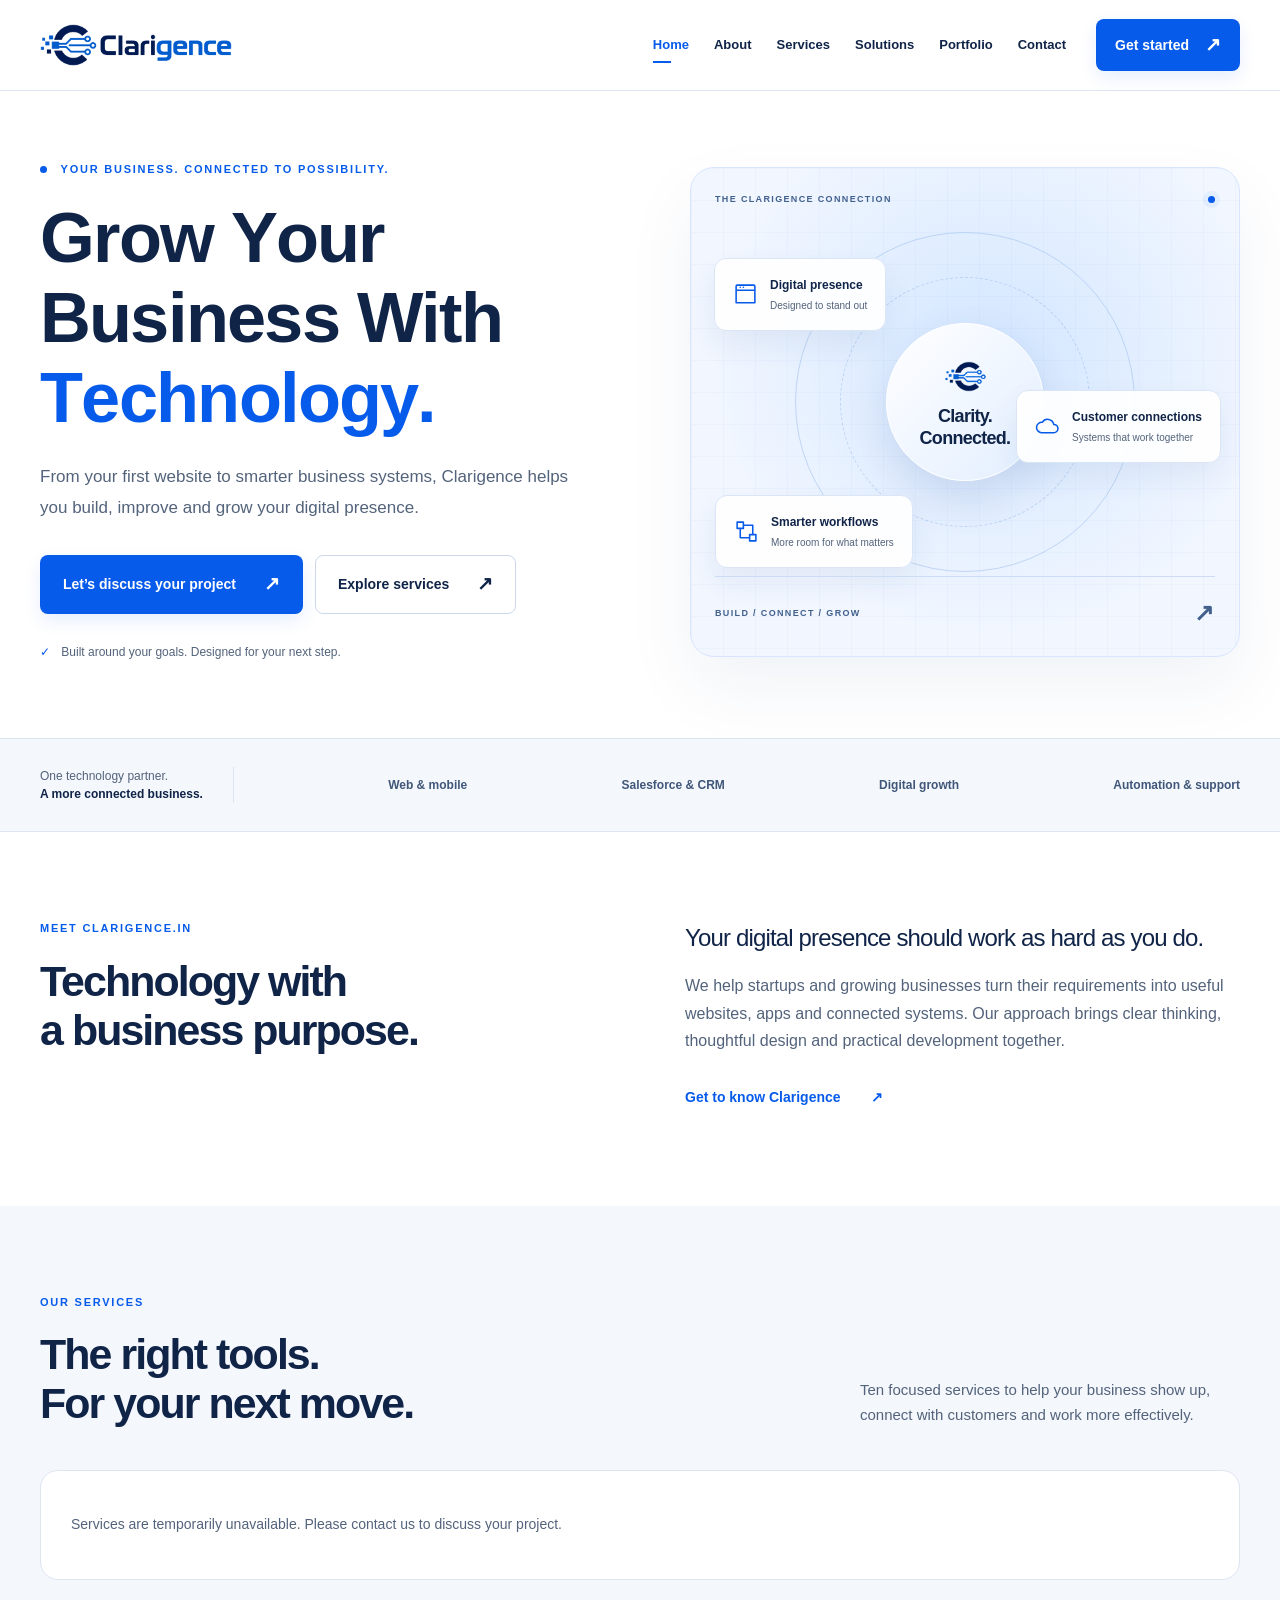
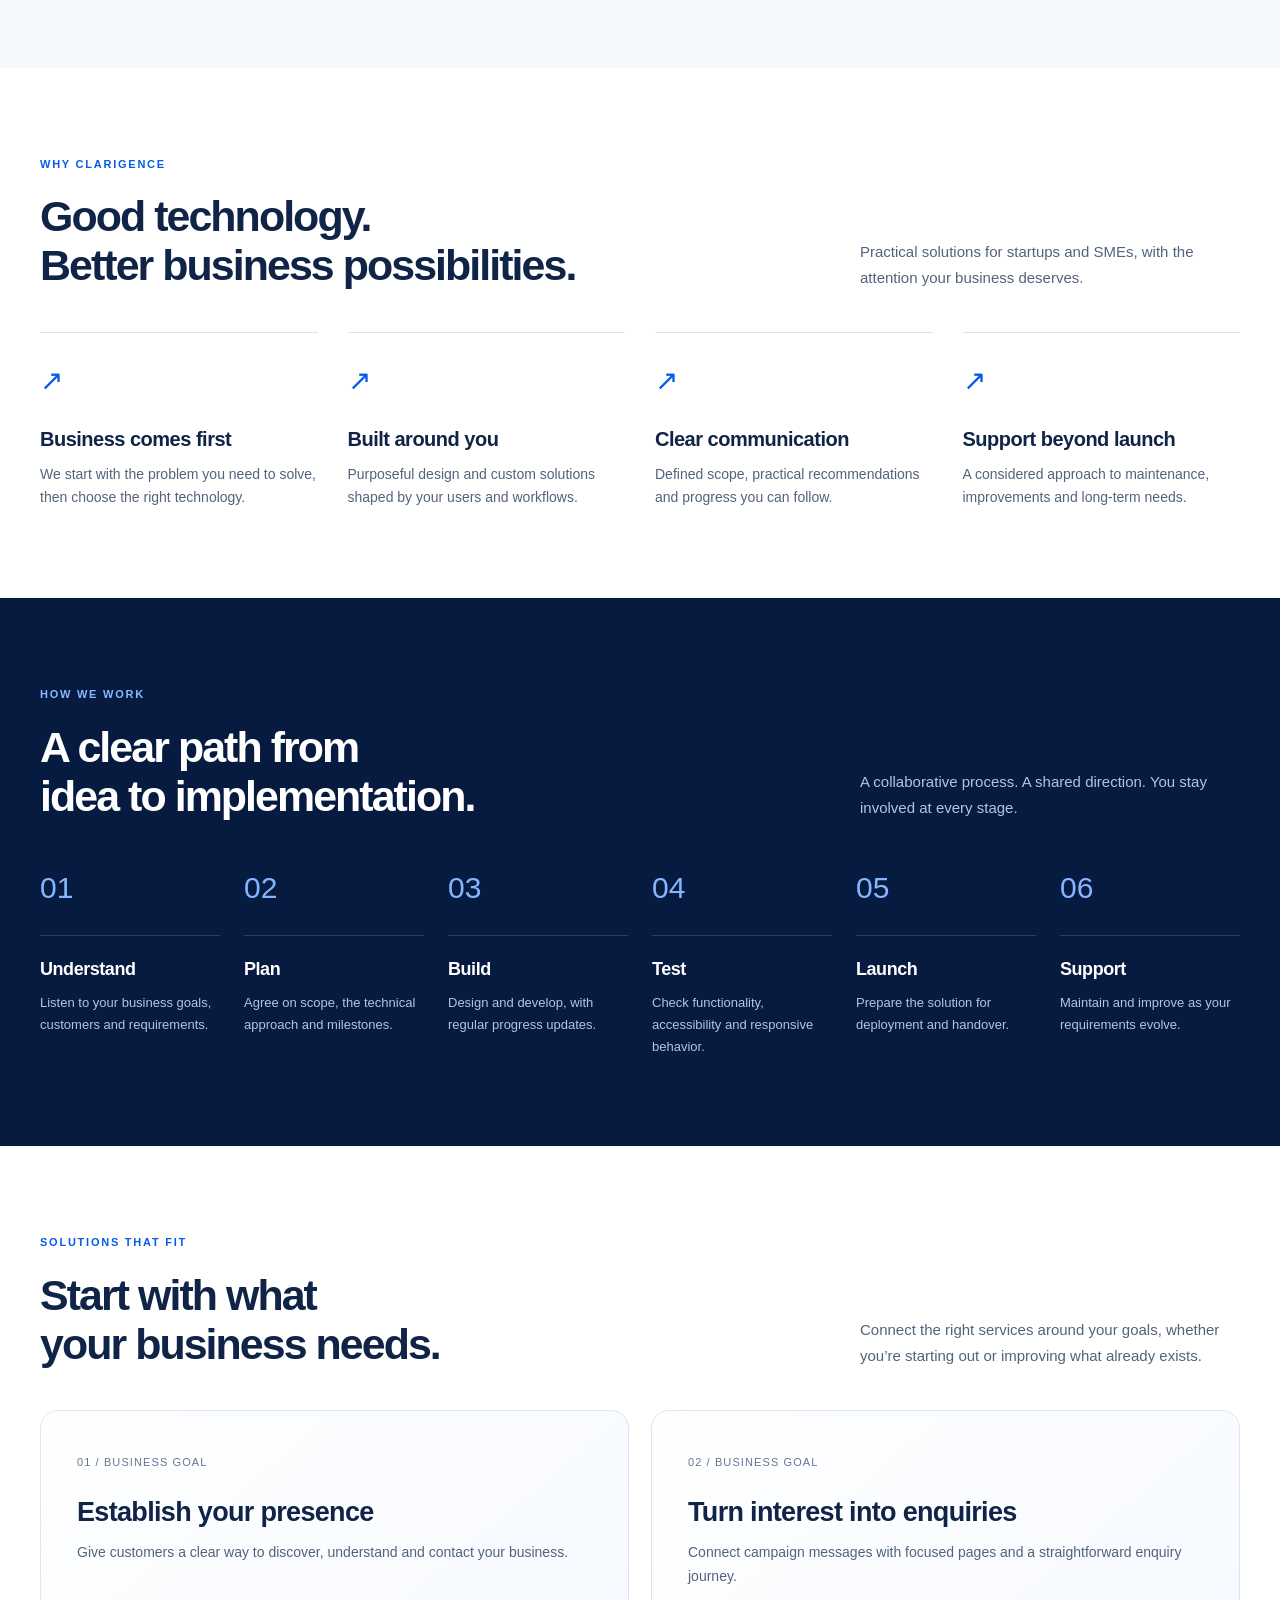
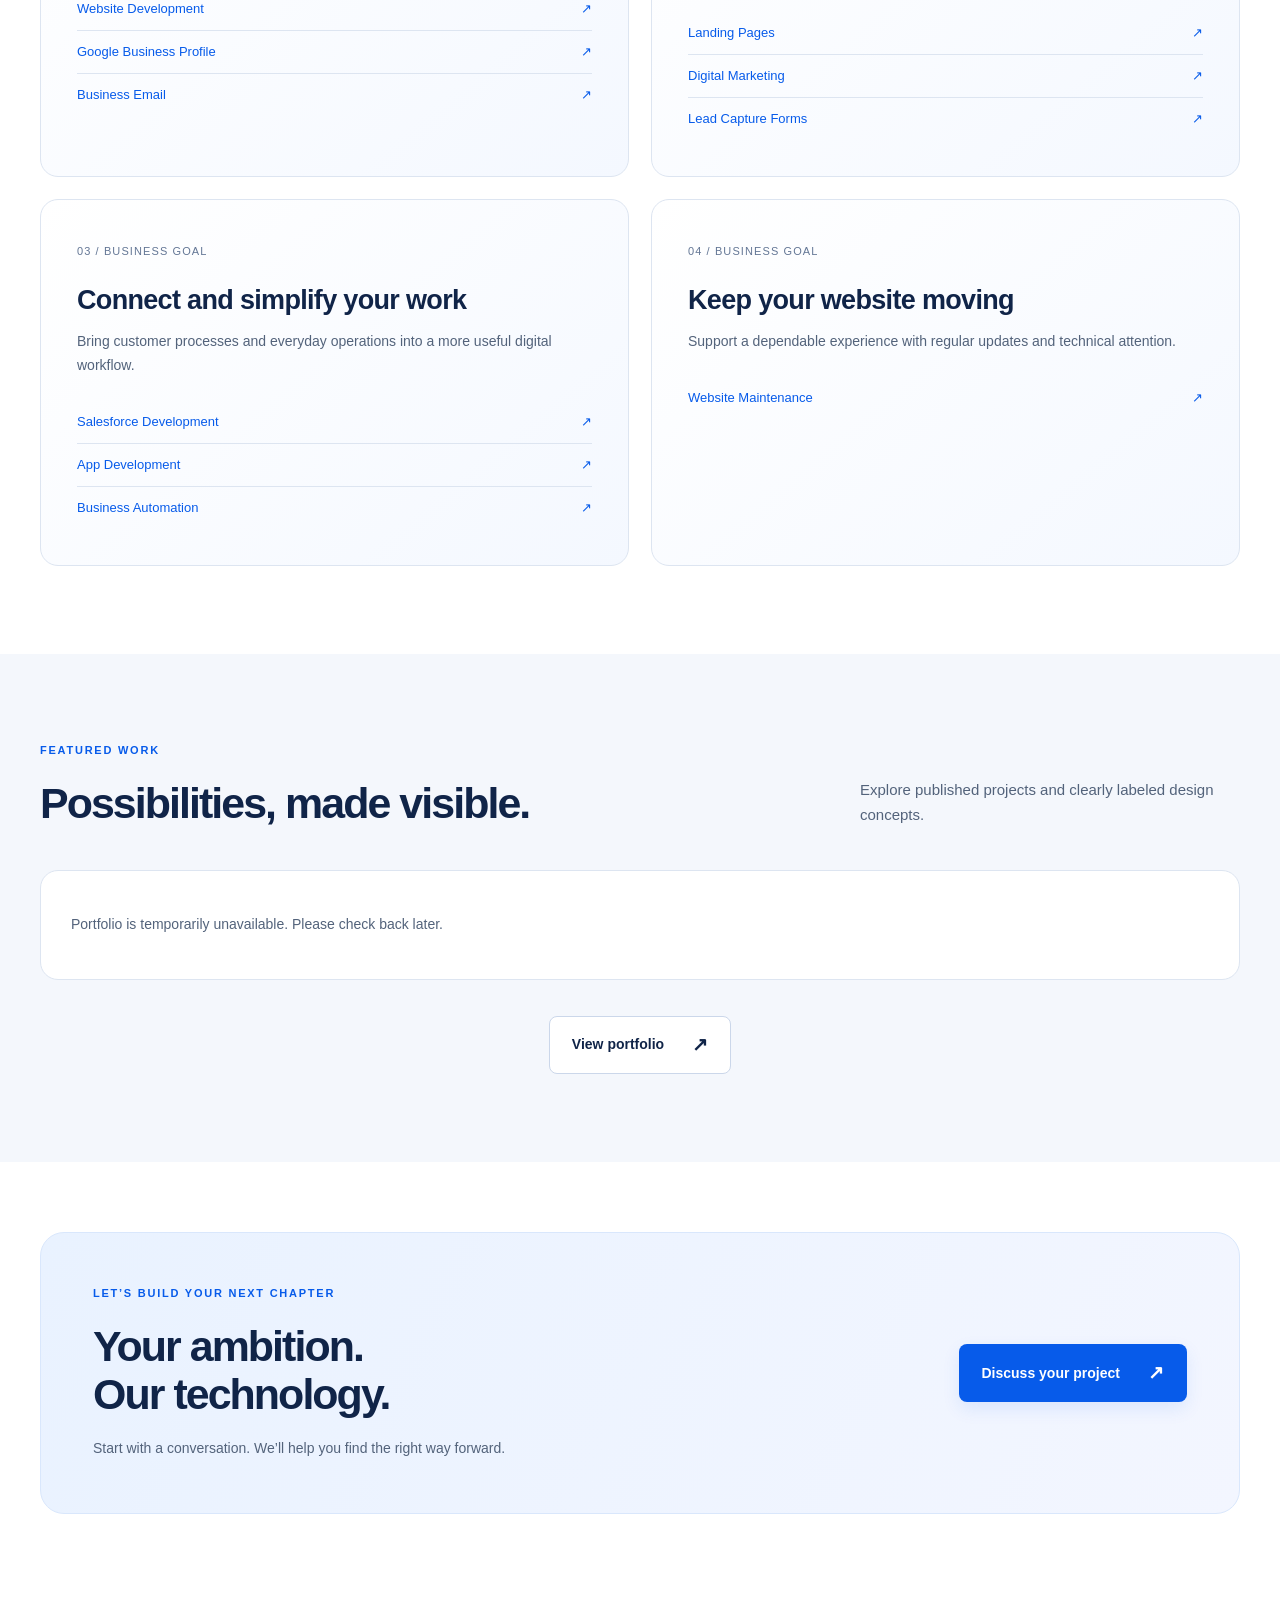
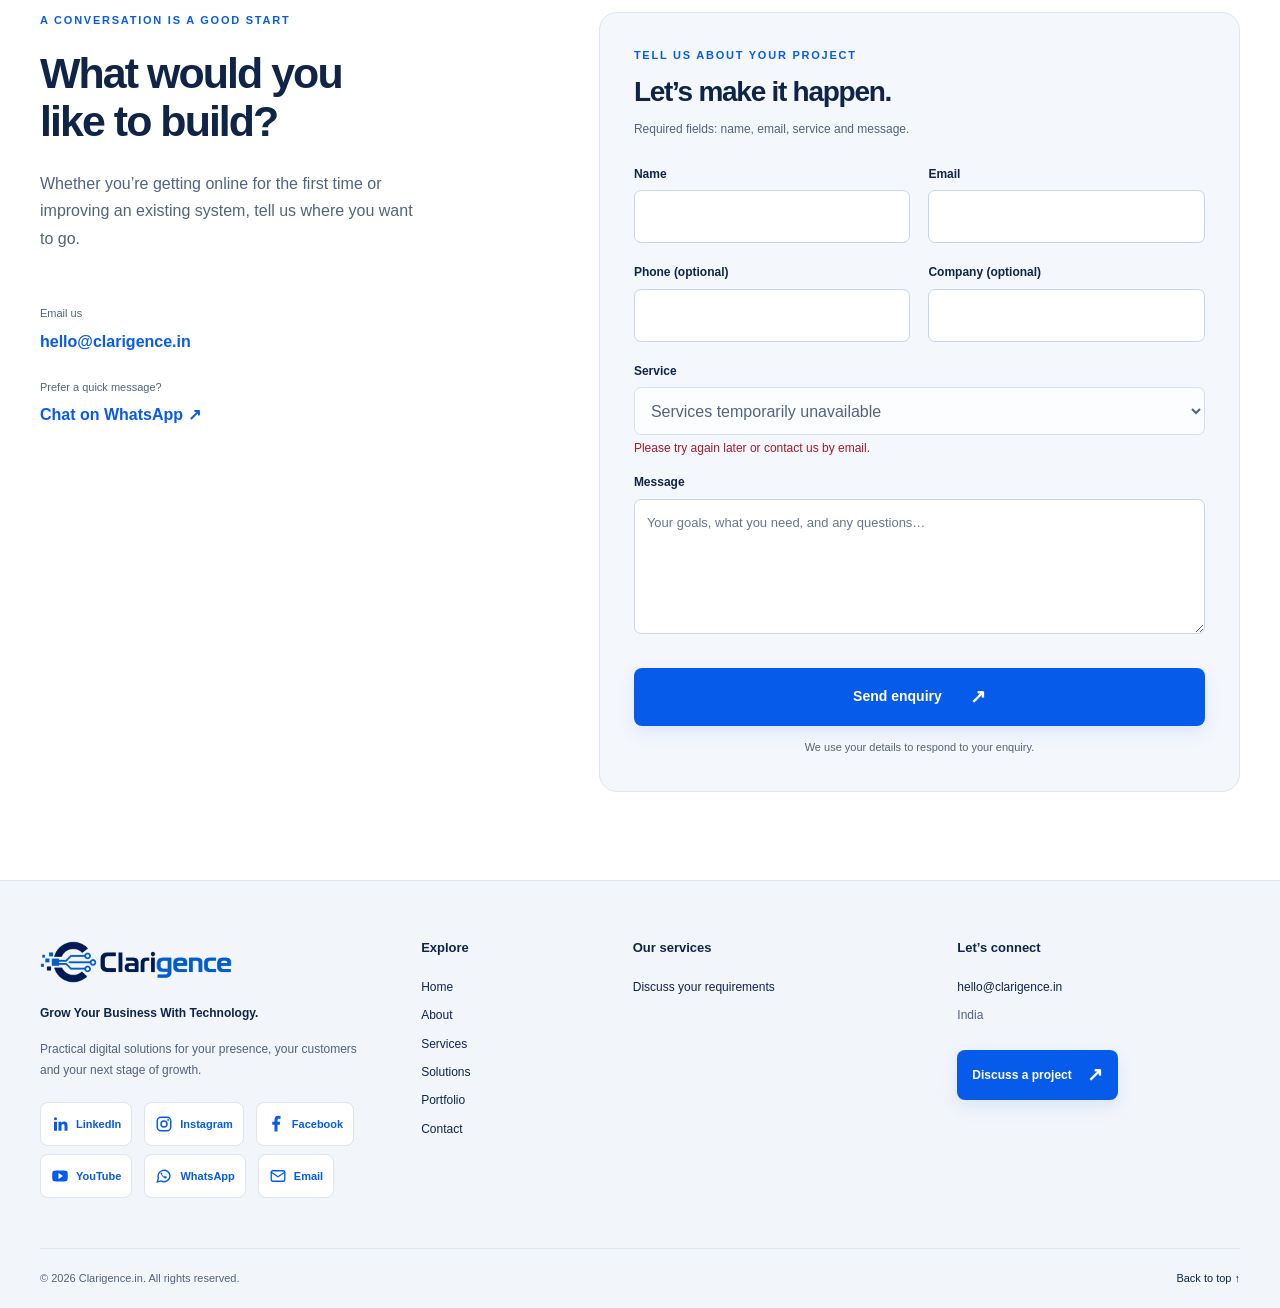
==== commit 4f71f932: "add mail logo" ====
--- a/index.html
+++ b/index.html
@@ -6,4 +6,4 @@
 <meta property="og:type" content="website"><meta property="og:site_name" content="Clarigence.in"><meta property="og:title" content="Clarigence.in | Grow Your Business With Technology."><meta property="og:description" content="Business websites, Salesforce, apps, digital marketing and automation. Clarigence.in helps startups and SMEs build and improve their digital presence."><meta property="og:url" content="https://www.clarigence.in/"><meta property="og:image" content="https://www.clarigence.in/assets/images/clarigence-logo.png"><meta property="og:image:alt" content="Clarigence.in logo"><meta name="twitter:card" content="summary">
 <link rel="icon" href="favicon.ico"><link rel="icon" type="image/png" sizes="32x32" href="assets/favicons/favicon-32.png">
 <link rel="stylesheet" href="styles.css"><script src="api-config.js" defer></script><script src="script.js" defer></script><script src="cms.js" defer></script>
-</head><body><a class="skip-link" href="#main">Skip to content</a><header class="site-header"><div class="header-inner wrap"><a class="brand" href="/" aria-label="Clarigence.in home"><img src="assets/images/clarigence-logo.png" width="2382" height="519" alt="Clarigence.in"></a><button class="menu-toggle" type="button" aria-expanded="false" aria-controls="primary-navigation" aria-label="Open navigation"><span></span><span></span><span></span></button><nav class="nav-links" id="primary-navigation" aria-label="Main navigation"><a href="/" aria-current="page">Home</a><a href="/about" >About</a><a href="/services" >Services</a><a href="/solutions" >Solutions</a><a href="/portfolio" >Portfolio</a><a href="/contact" >Contact</a></nav><a class="button button-primary" href="/contact">Get started<span aria-hidden="true">↗</span></a></div></header><main id="main"><section class="hero wrap"><div class="hero-copy"><p class="eyebrow"><span class="dot"></span> YOUR BUSINESS. CONNECTED TO POSSIBILITY.</p><h1 class="hero-title" aria-label="Grow Your Business With Technology."><span class="title-line " aria-hidden="true"><span class="title-word"><span class="title-letter" style="--letter-delay:0.000s">G</span><span class="title-letter" style="--letter-delay:0.024s">r</span><span class="title-letter" style="--letter-delay:0.048s">o</span><span class="title-letter" style="--letter-delay:0.072s">w</span></span> <span class="title-word"><span class="title-letter" style="--letter-delay:0.096s">Y</span><span class="title-letter" style="--letter-delay:0.120s">o</span><span class="title-letter" style="--letter-delay:0.144s">u</span><span class="title-letter" style="--letter-delay:0.168s">r</span></span></span><span class="title-line " aria-hidden="true"><span class="title-word"><span class="title-letter" style="--letter-delay:0.250s">B</span><span class="title-letter" style="--letter-delay:0.274s">u</span><span class="title-letter" style="--letter-delay:0.298s">s</span><span class="title-letter" style="--letter-delay:0.322s">i</span><span class="title-letter" style="--letter-delay:0.346s">n</span><span class="title-letter" style="--letter-delay:0.370s">e</span><span class="title-letter" style="--letter-delay:0.394s">s</span><span class="title-letter" style="--letter-delay:0.418s">s</span></span> <span class="title-word"><span class="title-letter" style="--letter-delay:0.442s">W</span><span class="title-letter" style="--letter-delay:0.466s">i</span><span class="title-letter" style="--letter-delay:0.490s">t</span><span class="title-letter" style="--letter-delay:0.514s">h</span></span></span><span class="title-line title-accent" aria-hidden="true"><span class="title-word"><span class="title-letter" style="--letter-delay:0.500s">T</span><span class="title-letter" style="--letter-delay:0.524s">e</span><span class="title-letter" style="--letter-delay:0.548s">c</span><span class="title-letter" style="--letter-delay:0.572s">h</span><span class="title-letter" style="--letter-delay:0.596s">n</span><span class="title-letter" style="--letter-delay:0.620s">o</span><span class="title-letter" style="--letter-delay:0.644s">l</span><span class="title-letter" style="--letter-delay:0.668s">o</span><span class="title-letter" style="--letter-delay:0.692s">g</span><span class="title-letter" style="--letter-delay:0.716s">y</span><span class="title-letter" style="--letter-delay:0.740s">.</span></span></span></h1><p class="hero-lede">From your first website to smarter business systems, Clarigence helps you build, improve and grow your digital presence.</p><div class="hero-actions"><a class="button button-primary" href="/contact">Let’s discuss your project<span aria-hidden="true">↗</span></a><a class="button button-outline" href="/services">Explore services<span aria-hidden="true">↗</span></a></div><div class="hero-footnote"><span class="tiny-check">✓</span> Built around your goals. Designed for your next step.</div></div><div class="hero-visual" role="img" aria-label="Illustration of connected website, CRM and automation capabilities"><div class="visual-grid"></div><div class="visual-topline"><span>THE CLARIGENCE CONNECTION</span><span class="live-dot"></span></div><div class="connection-ring ring-one"></div><div class="connection-ring ring-two"></div><div class="connection-core"><img src="assets/favicons/favicon.png" width="64" height="64" alt=""><strong>Clarity.<br>Connected.</strong></div><div class="visual-tile tile-web"><svg viewBox="0 0 24 24" fill="none" stroke="currentColor" stroke-width="1.5" stroke-linecap="round" stroke-linejoin="round" aria-hidden="true"><path d="M3 8h18M7 5h.01M10 5h.01M4 3h16a1 1 0 0 1 1 1v16H3V4a1 1 0 0 1 1-1Z"/></svg><span>Digital presence</span><small>Designed to stand out</small></div><div class="visual-tile tile-crm"><svg viewBox="0 0 24 24" fill="none" stroke="currentColor" stroke-width="1.5" stroke-linecap="round" stroke-linejoin="round" aria-hidden="true"><path d="M6 18h12a4 4 0 0 0 0-8 6 6 0 0 0-11-2 5 5 0 0 0-1 10Z"/></svg><span>Customer connections</span><small>Systems that work together</small></div><div class="visual-tile tile-flow"><svg viewBox="0 0 24 24" fill="none" stroke="currentColor" stroke-width="1.5" stroke-linecap="round" stroke-linejoin="round" aria-hidden="true"><path d="M3 3h6v6H3ZM15 15h6v6h-6ZM9 6h9v9M6 9v9h9"/></svg><span>Smarter workflows</span><small>More room for what matters</small></div><div class="visual-bottom"><span>BUILD / CONNECT / GROW</span><span aria-hidden="true">↗</span></div></div></section><section class="value-strip"><div class="wrap"><p>One technology partner.<br><strong>A more connected business.</strong></p><span>Web &amp; mobile</span><span>Salesforce &amp; CRM</span><span>Digital growth</span><span>Automation &amp; support</span></div></section><section class="section wrap about-preview"><div><p class="eyebrow">MEET CLARIGENCE.IN</p><h2>Technology with<br>a business purpose.</h2></div><div><p class="large-copy">Your digital presence should work as hard as you do.</p><p>We help startups and growing businesses turn their requirements into useful websites, apps and connected systems. Our approach brings clear thinking, thoughtful design and practical development together.</p><a class="text-link" href="/about">Get to know Clarigence <span aria-hidden="true">↗</span></a></div></section><section class="section services-section"><div class="wrap"><div class="section-heading"><div><p class="eyebrow">OUR SERVICES</p><h2>The right tools.<br>For your next move.</h2></div><p>Ten focused services to help your business show up, connect with customers and work more effectively.</p></div><div class="service-grid" data-services aria-busy="true"><p class="content-status content-loading" role="status">Loading services…</p></div></div></section><section class="section why-section"><div class="wrap"><div class="section-heading"><div><p class="eyebrow">WHY CLARIGENCE</p><h2>Good technology.<br>Better business possibilities.</h2></div><p>Practical solutions for startups and SMEs, with the attention your business deserves.</p></div><div class="value-grid"><article><span class="value-mark" aria-hidden="true">↗</span><h3>Business comes first</h3><p>We start with the problem you need to solve, then choose the right technology.</p></article><article><span class="value-mark" aria-hidden="true">↗</span><h3>Built around you</h3><p>Purposeful design and custom solutions shaped by your users and workflows.</p></article><article><span class="value-mark" aria-hidden="true">↗</span><h3>Clear communication</h3><p>Defined scope, practical recommendations and progress you can follow.</p></article><article><span class="value-mark" aria-hidden="true">↗</span><h3>Support beyond launch</h3><p>A considered approach to maintenance, improvements and long-term needs.</p></article></div></div></section><section class="section process-section"><div class="wrap"><div class="section-heading"><div><p class="eyebrow">HOW WE WORK</p><h2>A clear path from<br>idea to implementation.</h2></div><p>A collaborative process. A shared direction. You stay involved at every stage.</p></div><div class="process-grid"><article><span class="step-number">01</span><h3>Understand</h3><p>Listen to your business goals, customers and requirements.</p></article><article><span class="step-number">02</span><h3>Plan</h3><p>Agree on scope, the technical approach and milestones.</p></article><article><span class="step-number">03</span><h3>Build</h3><p>Design and develop, with regular progress updates.</p></article><article><span class="step-number">04</span><h3>Test</h3><p>Check functionality, accessibility and responsive behavior.</p></article><article><span class="step-number">05</span><h3>Launch</h3><p>Prepare the solution for deployment and handover.</p></article><article><span class="step-number">06</span><h3>Support</h3><p>Maintain and improve as your requirements evolve.</p></article></div></div></section><section class="section wrap"><div class="section-heading"><div><p class="eyebrow">SOLUTIONS THAT FIT</p><h2>Start with what<br>your business needs.</h2></div><p>Connect the right services around your goals, whether you’re starting out or improving what already exists.</p></div><div class="solution-grid"><article class="solution-card"><span class="card-number">01 / BUSINESS GOAL</span><h3>Establish your presence</h3><p>Give customers a clear way to discover, understand and contact your business.</p><ul><li><a href="/services?service=website-development">Website Development <span aria-hidden="true">↗</span></a></li><li><a href="/services?service=google-business-profile">Google Business Profile <span aria-hidden="true">↗</span></a></li><li><a href="/services?service=business-email">Business Email <span aria-hidden="true">↗</span></a></li></ul></article><article class="solution-card"><span class="card-number">02 / BUSINESS GOAL</span><h3>Turn interest into enquiries</h3><p>Connect campaign messages with focused pages and a straightforward enquiry journey.</p><ul><li><a href="/services?service=landing-pages">Landing Pages <span aria-hidden="true">↗</span></a></li><li><a href="/services?service=digital-marketing">Digital Marketing <span aria-hidden="true">↗</span></a></li><li><a href="/services?service=lead-capture-forms">Lead Capture Forms <span aria-hidden="true">↗</span></a></li></ul></article><article class="solution-card"><span class="card-number">03 / BUSINESS GOAL</span><h3>Connect and simplify your work</h3><p>Bring customer processes and everyday operations into a more useful digital workflow.</p><ul><li><a href="/services?service=salesforce-development">Salesforce Development <span aria-hidden="true">↗</span></a></li><li><a href="/services?service=app-development">App Development <span aria-hidden="true">↗</span></a></li><li><a href="/services?service=business-automation">Business Automation <span aria-hidden="true">↗</span></a></li></ul></article><article class="solution-card"><span class="card-number">04 / BUSINESS GOAL</span><h3>Keep your website moving</h3><p>Support a dependable experience with regular updates and technical attention.</p><ul><li><a href="/services?service=website-maintenance">Website Maintenance <span aria-hidden="true">↗</span></a></li></ul></article></div></section><section class="section work-section"><div class="wrap"><div class="section-heading"><div><p class="eyebrow">FEATURED WORK</p><h2>Possibilities, made visible.</h2></div><p>Explore published projects and clearly labeled design concepts.</p></div><div class="work-grid" data-portfolio data-featured="true" aria-busy="true"><p class="content-status content-loading" role="status">Loading portfolio…</p></div><div class="section-end"><a class="button button-outline" href="/portfolio">View portfolio<span aria-hidden="true">↗</span></a></div></div></section><section class="cta-section wrap"><div class="cta-box"><div><p class="eyebrow">LET’S BUILD YOUR NEXT CHAPTER</p><h2>Your ambition.<br>Our technology.</h2><p>Start with a conversation. We’ll help you find the right way forward.</p></div><a class="button button-primary" href="/contact">Discuss your project<span aria-hidden="true">↗</span></a></div></section><section class="section wrap contact-layout" id="contact"><div><p class="eyebrow">A CONVERSATION IS A GOOD START</p><h2>What would you<br>like to build?</h2><p>Whether you’re getting online for the first time or improving an existing system, tell us where you want to go.</p><div class="contact-info"><span>Email us</span><a href="mailto:hello@clarigence.in">hello@clarigence.in</a><span>Prefer a quick message?</span><a href="https://wa.me/918459179752" target="_blank" rel="noopener noreferrer">Chat on WhatsApp ↗ <span class="sr-only">(opens in a new tab)</span></a></div></div><form class="contact-form" aria-label="Project enquiry"><p class="eyebrow">TELL US ABOUT YOUR PROJECT</p><h2>Let’s make it happen.</h2><p class="form-intro">Required fields: name, email, service and message.</p><div class="form-grid"><div class="field"><label for="name">Name</label><input id="name" name="name" type="text" autocomplete="name" maxlength="120" required  aria-describedby="name-error"><span class="field-error" id="name-error"></span></div><div class="field"><label for="email">Email</label><input id="email" name="email" type="email" autocomplete="email" maxlength="254" required  aria-describedby="email-error"><span class="field-error" id="email-error"></span></div><div class="field"><label for="phone">Phone (optional)</label><input id="phone" name="phone" type="tel" autocomplete="tel" maxlength="30"  pattern="[+0-9\(\) .\-]{7,30}" aria-describedby="phone-error"><span class="field-error" id="phone-error"></span></div><div class="field"><label for="company">Company (optional)</label><input id="company" name="company" type="text" autocomplete="organization" maxlength="160"   aria-describedby="company-error"><span class="field-error" id="company-error"></span></div><div class="field full"><label for="service">Service</label><select id="service" name="service" required disabled aria-describedby="service-error"><option value="">Loading services…</option></select><span class="field-error" id="service-error"></span></div><div class="field full"><label for="message">Message</label><textarea id="message" name="message" required minlength="10" maxlength="5000" rows="4" placeholder="Your goals, what you need, and any questions…" aria-describedby="message-error"></textarea><span class="field-error" id="message-error"></span></div></div><button class="button button-primary form-submit" type="submit">Send enquiry <span aria-hidden="true">↗</span></button><p id="form-status" role="status" aria-live="polite" tabindex="-1"></p><p class="form-note">We use your details to respond to your enquiry.</p></form></section></main><footer class="site-footer"><div class="wrap footer-grid"><h2 class="sr-only">Footer navigation and contact information</h2><div class="footer-brand"><a class="brand" href="/"><img src="assets/images/clarigence-logo.png" width="2382" height="519" alt="Clarigence.in" loading="lazy"></a><p>Grow Your Business With Technology.</p><p>Practical digital solutions for your presence, your customers and your next stage of growth.</p><div class="social-links" role="group" aria-label="Follow Clarigence"><a href="https://www.linkedin.com/company/clarigence-in/" target="_blank" rel="noopener noreferrer" title="LinkedIn" aria-label="Clarigence on LinkedIn (opens in a new tab)"><svg viewBox="0 0 24 24" fill="currentColor" aria-hidden="true" focusable="false"><path d="M4 9h4v12H4zM6 3a2 2 0 1 0 0 4 2 2 0 0 0 0-4ZM10 9h4v1.7c.8-1.3 2-2 3.6-2 3 0 4.4 1.8 4.4 5.3v7h-4v-6.3c0-1.8-.5-2.8-1.9-2.8-1.5 0-2.1 1.1-2.1 2.8V21h-4Z"/></svg><span>LinkedIn</span></a><a href="https://www.instagram.com/clarigence.in?stkn=MW02ajQzcHVucjg4bA==" target="_blank" rel="noopener noreferrer" title="Instagram" aria-label="Clarigence on Instagram (opens in a new tab)"><svg viewBox="0 0 24 24" fill="currentColor" aria-hidden="true" focusable="false"><rect x="3" y="3" width="18" height="18" rx="5" fill="none" stroke="currentColor" stroke-width="2"/><circle cx="12" cy="12" r="4" fill="none" stroke="currentColor" stroke-width="2"/><circle cx="17.5" cy="6.5" r="1.2"/></svg><span>Instagram</span></a><a href="https://www.facebook.com/profile.php?id=61595375181743" target="_blank" rel="noopener noreferrer" title="Facebook" aria-label="Clarigence on Facebook (opens in a new tab)"><svg viewBox="0 0 24 24" fill="currentColor" aria-hidden="true" focusable="false"><path d="M14 22v-9h3l.5-4H14V7c0-1.2.4-2 2-2h2V1.4A26 26 0 0 0 15 1c-3 0-5 1.8-5 5v3H7v4h3v9Z"/></svg><span>Facebook</span></a><a href="https://youtube.com/@clarigence?si=gwbcqK7nqtS-5dQI" target="_blank" rel="noopener noreferrer" title="YouTube" aria-label="Clarigence on YouTube (opens in a new tab)"><svg viewBox="0 0 24 24" fill="currentColor" aria-hidden="true" focusable="false"><path d="M22 7a3 3 0 0 0-2-2c-2-.5-14-.5-16 0a3 3 0 0 0-2 2c-.5 2-.5 8 0 10a3 3 0 0 0 2 2c2 .5 14 .5 16 0a3 3 0 0 0 2-2c.5-2 .5-8 0-10Z"/><path d="m10 8 6 4-6 4Z" fill="var(--social-icon-background, #fff)"/></svg><span>YouTube</span></a><a href="https://wa.me/918459179752" target="_blank" rel="noopener noreferrer" title="WhatsApp" aria-label="Clarigence on WhatsApp (opens in a new tab)"><svg viewBox="0 0 24 24" fill="currentColor" aria-hidden="true" focusable="false"><path d="M20 11.5a8 8 0 0 1-12 7L3 20l1.5-5A8 8 0 1 1 20 11.5Z" fill="none" stroke="currentColor" stroke-width="1.8"/><path d="M8 7c-2 2 3 7 5 8 2 1 3-1 3-2l-3-1-1 1-3-3 1-1Z"/></svg><span>WhatsApp</span></a></div></div><div class="footer-column"><h3>Explore</h3><a href="/">Home</a><a href="/about">About</a><a href="/services">Services</a><a href="/solutions">Solutions</a><a href="/portfolio">Portfolio</a><a href="/contact">Contact</a></div><div class="footer-column footer-services"><h3>Our services</h3><a href="/services">Explore services</a></div><div class="footer-column"><h3>Let’s connect</h3><a href="mailto:hello@clarigence.in">hello@clarigence.in</a><p>India</p><a class="button button-primary" href="/contact">Discuss a project<span aria-hidden="true">↗</span></a></div></div><div class="wrap footer-bottom"><span>© <span data-year>2026</span> Clarigence.in. All rights reserved.</span><a href="#main">Back to top ↑</a></div></footer></body></html>+</head><body><a class="skip-link" href="#main">Skip to content</a><header class="site-header"><div class="header-inner wrap"><a class="brand" href="/" aria-label="Clarigence.in home"><img src="assets/images/clarigence-logo.png" width="2382" height="519" alt="Clarigence.in"></a><button class="menu-toggle" type="button" aria-expanded="false" aria-controls="primary-navigation" aria-label="Open navigation"><span></span><span></span><span></span></button><nav class="nav-links" id="primary-navigation" aria-label="Main navigation"><a href="/" aria-current="page">Home</a><a href="/about" >About</a><a href="/services" >Services</a><a href="/solutions" >Solutions</a><a href="/portfolio" >Portfolio</a><a href="/contact" >Contact</a></nav><a class="button button-primary" href="/contact">Get started<span aria-hidden="true">↗</span></a></div></header><main id="main"><section class="hero wrap"><div class="hero-copy"><p class="eyebrow"><span class="dot"></span> YOUR BUSINESS. CONNECTED TO POSSIBILITY.</p><h1 class="hero-title" aria-label="Grow Your Business With Technology."><span class="title-line " aria-hidden="true"><span class="title-word"><span class="title-letter" style="--letter-delay:0.000s">G</span><span class="title-letter" style="--letter-delay:0.024s">r</span><span class="title-letter" style="--letter-delay:0.048s">o</span><span class="title-letter" style="--letter-delay:0.072s">w</span></span> <span class="title-word"><span class="title-letter" style="--letter-delay:0.096s">Y</span><span class="title-letter" style="--letter-delay:0.120s">o</span><span class="title-letter" style="--letter-delay:0.144s">u</span><span class="title-letter" style="--letter-delay:0.168s">r</span></span></span><span class="title-line " aria-hidden="true"><span class="title-word"><span class="title-letter" style="--letter-delay:0.250s">B</span><span class="title-letter" style="--letter-delay:0.274s">u</span><span class="title-letter" style="--letter-delay:0.298s">s</span><span class="title-letter" style="--letter-delay:0.322s">i</span><span class="title-letter" style="--letter-delay:0.346s">n</span><span class="title-letter" style="--letter-delay:0.370s">e</span><span class="title-letter" style="--letter-delay:0.394s">s</span><span class="title-letter" style="--letter-delay:0.418s">s</span></span> <span class="title-word"><span class="title-letter" style="--letter-delay:0.442s">W</span><span class="title-letter" style="--letter-delay:0.466s">i</span><span class="title-letter" style="--letter-delay:0.490s">t</span><span class="title-letter" style="--letter-delay:0.514s">h</span></span></span><span class="title-line title-accent" aria-hidden="true"><span class="title-word"><span class="title-letter" style="--letter-delay:0.500s">T</span><span class="title-letter" style="--letter-delay:0.524s">e</span><span class="title-letter" style="--letter-delay:0.548s">c</span><span class="title-letter" style="--letter-delay:0.572s">h</span><span class="title-letter" style="--letter-delay:0.596s">n</span><span class="title-letter" style="--letter-delay:0.620s">o</span><span class="title-letter" style="--letter-delay:0.644s">l</span><span class="title-letter" style="--letter-delay:0.668s">o</span><span class="title-letter" style="--letter-delay:0.692s">g</span><span class="title-letter" style="--letter-delay:0.716s">y</span><span class="title-letter" style="--letter-delay:0.740s">.</span></span></span></h1><p class="hero-lede">From your first website to smarter business systems, Clarigence helps you build, improve and grow your digital presence.</p><div class="hero-actions"><a class="button button-primary" href="/contact">Let’s discuss your project<span aria-hidden="true">↗</span></a><a class="button button-outline" href="/services">Explore services<span aria-hidden="true">↗</span></a></div><div class="hero-footnote"><span class="tiny-check">✓</span> Built around your goals. Designed for your next step.</div></div><div class="hero-visual" role="img" aria-label="Illustration of connected website, CRM and automation capabilities"><div class="visual-grid"></div><div class="visual-topline"><span>THE CLARIGENCE CONNECTION</span><span class="live-dot"></span></div><div class="connection-ring ring-one"></div><div class="connection-ring ring-two"></div><div class="connection-core"><img src="assets/favicons/favicon.png" width="64" height="64" alt=""><strong>Clarity.<br>Connected.</strong></div><div class="visual-tile tile-web"><svg viewBox="0 0 24 24" fill="none" stroke="currentColor" stroke-width="1.5" stroke-linecap="round" stroke-linejoin="round" aria-hidden="true"><path d="M3 8h18M7 5h.01M10 5h.01M4 3h16a1 1 0 0 1 1 1v16H3V4a1 1 0 0 1 1-1Z"/></svg><span>Digital presence</span><small>Designed to stand out</small></div><div class="visual-tile tile-crm"><svg viewBox="0 0 24 24" fill="none" stroke="currentColor" stroke-width="1.5" stroke-linecap="round" stroke-linejoin="round" aria-hidden="true"><path d="M6 18h12a4 4 0 0 0 0-8 6 6 0 0 0-11-2 5 5 0 0 0-1 10Z"/></svg><span>Customer connections</span><small>Systems that work together</small></div><div class="visual-tile tile-flow"><svg viewBox="0 0 24 24" fill="none" stroke="currentColor" stroke-width="1.5" stroke-linecap="round" stroke-linejoin="round" aria-hidden="true"><path d="M3 3h6v6H3ZM15 15h6v6h-6ZM9 6h9v9M6 9v9h9"/></svg><span>Smarter workflows</span><small>More room for what matters</small></div><div class="visual-bottom"><span>BUILD / CONNECT / GROW</span><span aria-hidden="true">↗</span></div></div></section><section class="value-strip"><div class="wrap"><p>One technology partner.<br><strong>A more connected business.</strong></p><span>Web &amp; mobile</span><span>Salesforce &amp; CRM</span><span>Digital growth</span><span>Automation &amp; support</span></div></section><section class="section wrap about-preview"><div><p class="eyebrow">MEET CLARIGENCE.IN</p><h2>Technology with<br>a business purpose.</h2></div><div><p class="large-copy">Your digital presence should work as hard as you do.</p><p>We help startups and growing businesses turn their requirements into useful websites, apps and connected systems. Our approach brings clear thinking, thoughtful design and practical development together.</p><a class="text-link" href="/about">Get to know Clarigence <span aria-hidden="true">↗</span></a></div></section><section class="section services-section"><div class="wrap"><div class="section-heading"><div><p class="eyebrow">OUR SERVICES</p><h2>The right tools.<br>For your next move.</h2></div><p>Ten focused services to help your business show up, connect with customers and work more effectively.</p></div><div class="service-grid" data-services aria-busy="true"><p class="content-status content-loading" role="status">Loading services…</p></div></div></section><section class="section why-section"><div class="wrap"><div class="section-heading"><div><p class="eyebrow">WHY CLARIGENCE</p><h2>Good technology.<br>Better business possibilities.</h2></div><p>Practical solutions for startups and SMEs, with the attention your business deserves.</p></div><div class="value-grid"><article><span class="value-mark" aria-hidden="true">↗</span><h3>Business comes first</h3><p>We start with the problem you need to solve, then choose the right technology.</p></article><article><span class="value-mark" aria-hidden="true">↗</span><h3>Built around you</h3><p>Purposeful design and custom solutions shaped by your users and workflows.</p></article><article><span class="value-mark" aria-hidden="true">↗</span><h3>Clear communication</h3><p>Defined scope, practical recommendations and progress you can follow.</p></article><article><span class="value-mark" aria-hidden="true">↗</span><h3>Support beyond launch</h3><p>A considered approach to maintenance, improvements and long-term needs.</p></article></div></div></section><section class="section process-section"><div class="wrap"><div class="section-heading"><div><p class="eyebrow">HOW WE WORK</p><h2>A clear path from<br>idea to implementation.</h2></div><p>A collaborative process. A shared direction. You stay involved at every stage.</p></div><div class="process-grid"><article><span class="step-number">01</span><h3>Understand</h3><p>Listen to your business goals, customers and requirements.</p></article><article><span class="step-number">02</span><h3>Plan</h3><p>Agree on scope, the technical approach and milestones.</p></article><article><span class="step-number">03</span><h3>Build</h3><p>Design and develop, with regular progress updates.</p></article><article><span class="step-number">04</span><h3>Test</h3><p>Check functionality, accessibility and responsive behavior.</p></article><article><span class="step-number">05</span><h3>Launch</h3><p>Prepare the solution for deployment and handover.</p></article><article><span class="step-number">06</span><h3>Support</h3><p>Maintain and improve as your requirements evolve.</p></article></div></div></section><section class="section wrap"><div class="section-heading"><div><p class="eyebrow">SOLUTIONS THAT FIT</p><h2>Start with what<br>your business needs.</h2></div><p>Connect the right services around your goals, whether you’re starting out or improving what already exists.</p></div><div class="solution-grid"><article class="solution-card"><span class="card-number">01 / BUSINESS GOAL</span><h3>Establish your presence</h3><p>Give customers a clear way to discover, understand and contact your business.</p><ul><li><a href="/services?service=website-development">Website Development <span aria-hidden="true">↗</span></a></li><li><a href="/services?service=google-business-profile">Google Business Profile <span aria-hidden="true">↗</span></a></li><li><a href="/services?service=business-email">Business Email <span aria-hidden="true">↗</span></a></li></ul></article><article class="solution-card"><span class="card-number">02 / BUSINESS GOAL</span><h3>Turn interest into enquiries</h3><p>Connect campaign messages with focused pages and a straightforward enquiry journey.</p><ul><li><a href="/services?service=landing-pages">Landing Pages <span aria-hidden="true">↗</span></a></li><li><a href="/services?service=digital-marketing">Digital Marketing <span aria-hidden="true">↗</span></a></li><li><a href="/services?service=lead-capture-forms">Lead Capture Forms <span aria-hidden="true">↗</span></a></li></ul></article><article class="solution-card"><span class="card-number">03 / BUSINESS GOAL</span><h3>Connect and simplify your work</h3><p>Bring customer processes and everyday operations into a more useful digital workflow.</p><ul><li><a href="/services?service=salesforce-development">Salesforce Development <span aria-hidden="true">↗</span></a></li><li><a href="/services?service=app-development">App Development <span aria-hidden="true">↗</span></a></li><li><a href="/services?service=business-automation">Business Automation <span aria-hidden="true">↗</span></a></li></ul></article><article class="solution-card"><span class="card-number">04 / BUSINESS GOAL</span><h3>Keep your website moving</h3><p>Support a dependable experience with regular updates and technical attention.</p><ul><li><a href="/services?service=website-maintenance">Website Maintenance <span aria-hidden="true">↗</span></a></li></ul></article></div></section><section class="section work-section"><div class="wrap"><div class="section-heading"><div><p class="eyebrow">FEATURED WORK</p><h2>Possibilities, made visible.</h2></div><p>Explore published projects and clearly labeled design concepts.</p></div><div class="work-grid" data-portfolio data-featured="true" aria-busy="true"><p class="content-status content-loading" role="status">Loading portfolio…</p></div><div class="section-end"><a class="button button-outline" href="/portfolio">View portfolio<span aria-hidden="true">↗</span></a></div></div></section><section class="cta-section wrap"><div class="cta-box"><div><p class="eyebrow">LET’S BUILD YOUR NEXT CHAPTER</p><h2>Your ambition.<br>Our technology.</h2><p>Start with a conversation. We’ll help you find the right way forward.</p></div><a class="button button-primary" href="/contact">Discuss your project<span aria-hidden="true">↗</span></a></div></section><section class="section wrap contact-layout" id="contact"><div><p class="eyebrow">A CONVERSATION IS A GOOD START</p><h2>What would you<br>like to build?</h2><p>Whether you’re getting online for the first time or improving an existing system, tell us where you want to go.</p><div class="contact-info"><span>Email us</span><a href="mailto:hello@clarigence.in">hello@clarigence.in</a><span>Prefer a quick message?</span><a href="https://wa.me/918459179752" target="_blank" rel="noopener noreferrer">Chat on WhatsApp ↗ <span class="sr-only">(opens in a new tab)</span></a></div></div><form class="contact-form" aria-label="Project enquiry"><p class="eyebrow">TELL US ABOUT YOUR PROJECT</p><h2>Let’s make it happen.</h2><p class="form-intro">Required fields: name, email, service and message.</p><div class="form-grid"><div class="field"><label for="name">Name</label><input id="name" name="name" type="text" autocomplete="name" maxlength="120" required  aria-describedby="name-error"><span class="field-error" id="name-error"></span></div><div class="field"><label for="email">Email</label><input id="email" name="email" type="email" autocomplete="email" maxlength="254" required  aria-describedby="email-error"><span class="field-error" id="email-error"></span></div><div class="field"><label for="phone">Phone (optional)</label><input id="phone" name="phone" type="tel" autocomplete="tel" maxlength="30"  pattern="[+0-9\(\) .\-]{7,30}" aria-describedby="phone-error"><span class="field-error" id="phone-error"></span></div><div class="field"><label for="company">Company (optional)</label><input id="company" name="company" type="text" autocomplete="organization" maxlength="160"   aria-describedby="company-error"><span class="field-error" id="company-error"></span></div><div class="field full"><label for="service">Service</label><select id="service" name="service" required disabled aria-describedby="service-error"><option value="">Loading services…</option></select><span class="field-error" id="service-error"></span></div><div class="field full"><label for="message">Message</label><textarea id="message" name="message" required minlength="10" maxlength="5000" rows="4" placeholder="Your goals, what you need, and any questions…" aria-describedby="message-error"></textarea><span class="field-error" id="message-error"></span></div></div><button class="button button-primary form-submit" type="submit">Send enquiry <span aria-hidden="true">↗</span></button><p id="form-status" role="status" aria-live="polite" tabindex="-1"></p><p class="form-note">We use your details to respond to your enquiry.</p></form></section></main><footer class="site-footer"><div class="wrap footer-grid"><h2 class="sr-only">Footer navigation and contact information</h2><div class="footer-brand"><a class="brand" href="/"><img src="assets/images/clarigence-logo.png" width="2382" height="519" alt="Clarigence.in" loading="lazy"></a><p>Grow Your Business With Technology.</p><p>Practical digital solutions for your presence, your customers and your next stage of growth.</p><div class="social-links" role="group" aria-label="Follow Clarigence"><a href="https://www.linkedin.com/company/clarigence-in/" target="_blank" rel="noopener noreferrer" title="LinkedIn" aria-label="Clarigence on LinkedIn (opens in a new tab)"><svg viewBox="0 0 24 24" fill="currentColor" aria-hidden="true" focusable="false"><path d="M4 9h4v12H4zM6 3a2 2 0 1 0 0 4 2 2 0 0 0 0-4ZM10 9h4v1.7c.8-1.3 2-2 3.6-2 3 0 4.4 1.8 4.4 5.3v7h-4v-6.3c0-1.8-.5-2.8-1.9-2.8-1.5 0-2.1 1.1-2.1 2.8V21h-4Z"/></svg><span>LinkedIn</span></a><a href="https://www.instagram.com/clarigence.in?stkn=MW02ajQzcHVucjg4bA==" target="_blank" rel="noopener noreferrer" title="Instagram" aria-label="Clarigence on Instagram (opens in a new tab)"><svg viewBox="0 0 24 24" fill="currentColor" aria-hidden="true" focusable="false"><rect x="3" y="3" width="18" height="18" rx="5" fill="none" stroke="currentColor" stroke-width="2"/><circle cx="12" cy="12" r="4" fill="none" stroke="currentColor" stroke-width="2"/><circle cx="17.5" cy="6.5" r="1.2"/></svg><span>Instagram</span></a><a href="https://www.facebook.com/profile.php?id=61595375181743" target="_blank" rel="noopener noreferrer" title="Facebook" aria-label="Clarigence on Facebook (opens in a new tab)"><svg viewBox="0 0 24 24" fill="currentColor" aria-hidden="true" focusable="false"><path d="M14 22v-9h3l.5-4H14V7c0-1.2.4-2 2-2h2V1.4A26 26 0 0 0 15 1c-3 0-5 1.8-5 5v3H7v4h3v9Z"/></svg><span>Facebook</span></a><a href="https://youtube.com/@clarigence?si=gwbcqK7nqtS-5dQI" target="_blank" rel="noopener noreferrer" title="YouTube" aria-label="Clarigence on YouTube (opens in a new tab)"><svg viewBox="0 0 24 24" fill="currentColor" aria-hidden="true" focusable="false"><path d="M22 7a3 3 0 0 0-2-2c-2-.5-14-.5-16 0a3 3 0 0 0-2 2c-.5 2-.5 8 0 10a3 3 0 0 0 2 2c2 .5 14 .5 16 0a3 3 0 0 0 2-2c.5-2 .5-8 0-10Z"/><path d="m10 8 6 4-6 4Z" fill="var(--social-icon-background, #fff)"/></svg><span>YouTube</span></a><a href="https://wa.me/918459179752" target="_blank" rel="noopener noreferrer" title="WhatsApp" aria-label="Clarigence on WhatsApp (opens in a new tab)"><svg viewBox="0 0 24 24" fill="currentColor" aria-hidden="true" focusable="false"><path d="M20 11.5a8 8 0 0 1-12 7L3 20l1.5-5A8 8 0 1 1 20 11.5Z" fill="none" stroke="currentColor" stroke-width="1.8"/><path d="M8 7c-2 2 3 7 5 8 2 1 3-1 3-2l-3-1-1 1-3-3 1-1Z"/></svg><span>WhatsApp</span></a><a href="mailto:hello@clarigence.in" title="Email hello@clarigence.in" aria-label="Email Clarigence at hello@clarigence.in"><svg viewBox="0 0 24 24" fill="none" stroke="currentColor" stroke-width="1.8" stroke-linecap="round" stroke-linejoin="round" aria-hidden="true" focusable="false"><rect x="3" y="5" width="18" height="14" rx="2"/><path d="m3 7 9 6 9-6"/></svg><span>Email</span></a></div></div><div class="footer-column"><h3>Explore</h3><a href="/">Home</a><a href="/about">About</a><a href="/services">Services</a><a href="/solutions">Solutions</a><a href="/portfolio">Portfolio</a><a href="/contact">Contact</a></div><div class="footer-column footer-services"><h3>Our services</h3><a href="/services">Explore services</a></div><div class="footer-column"><h3>Let’s connect</h3><a href="mailto:hello@clarigence.in">hello@clarigence.in</a><p>India</p><a class="button button-primary" href="/contact">Discuss a project<span aria-hidden="true">↗</span></a></div></div><div class="wrap footer-bottom"><span>© <span data-year>2026</span> Clarigence.in. All rights reserved.</span><a href="#main">Back to top ↑</a></div></footer></body></html>
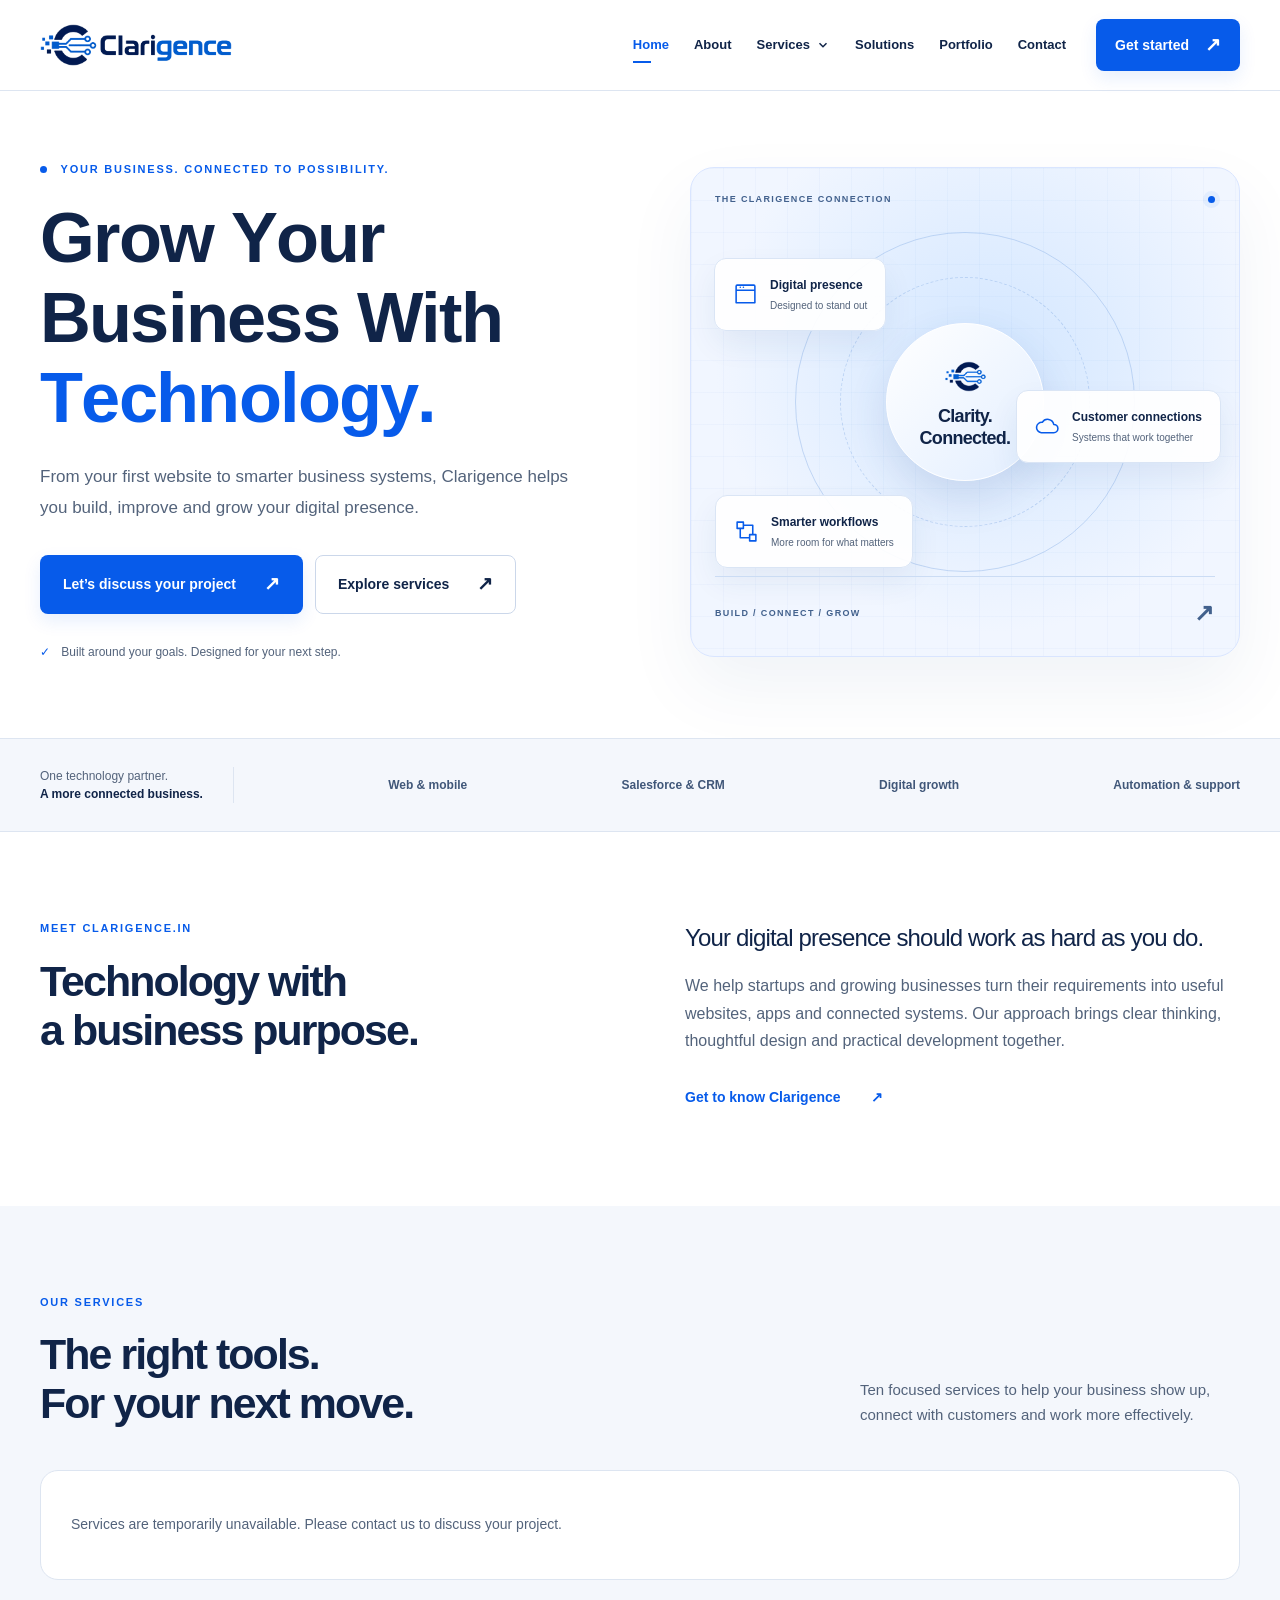
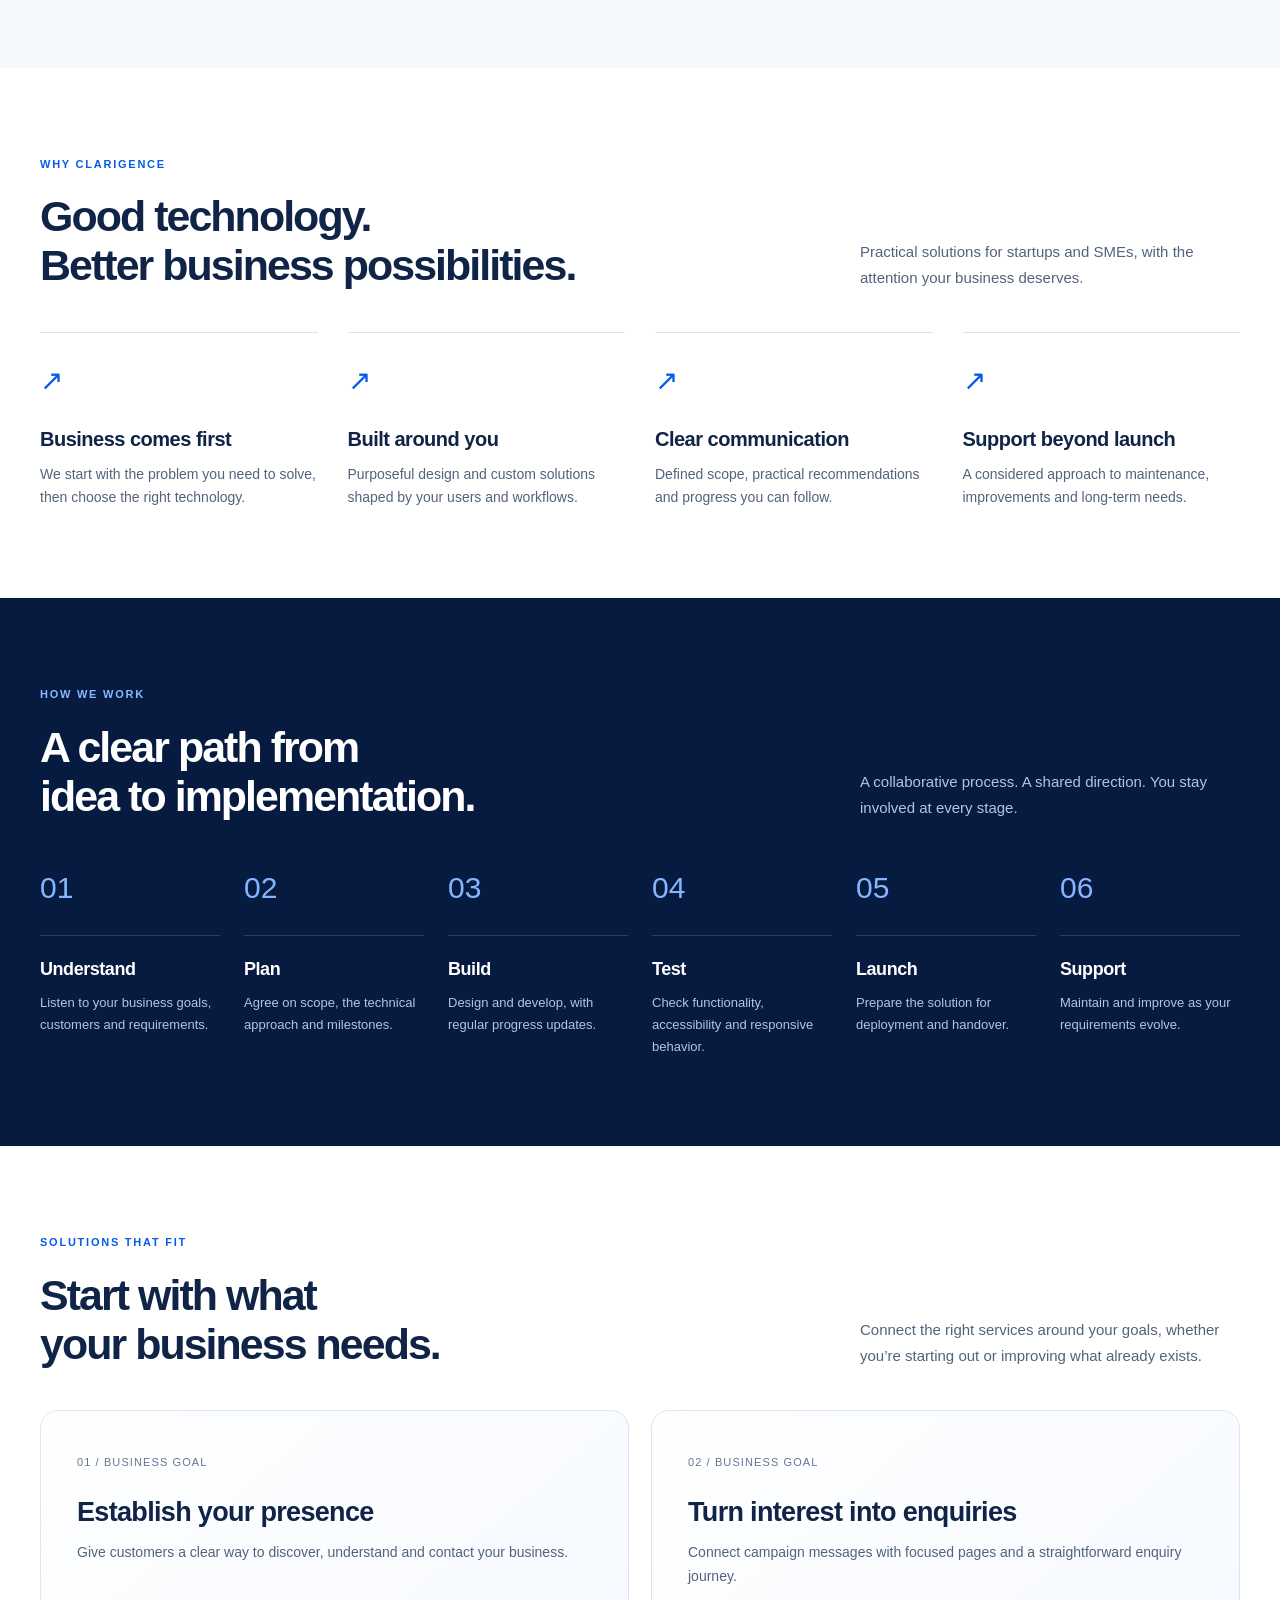
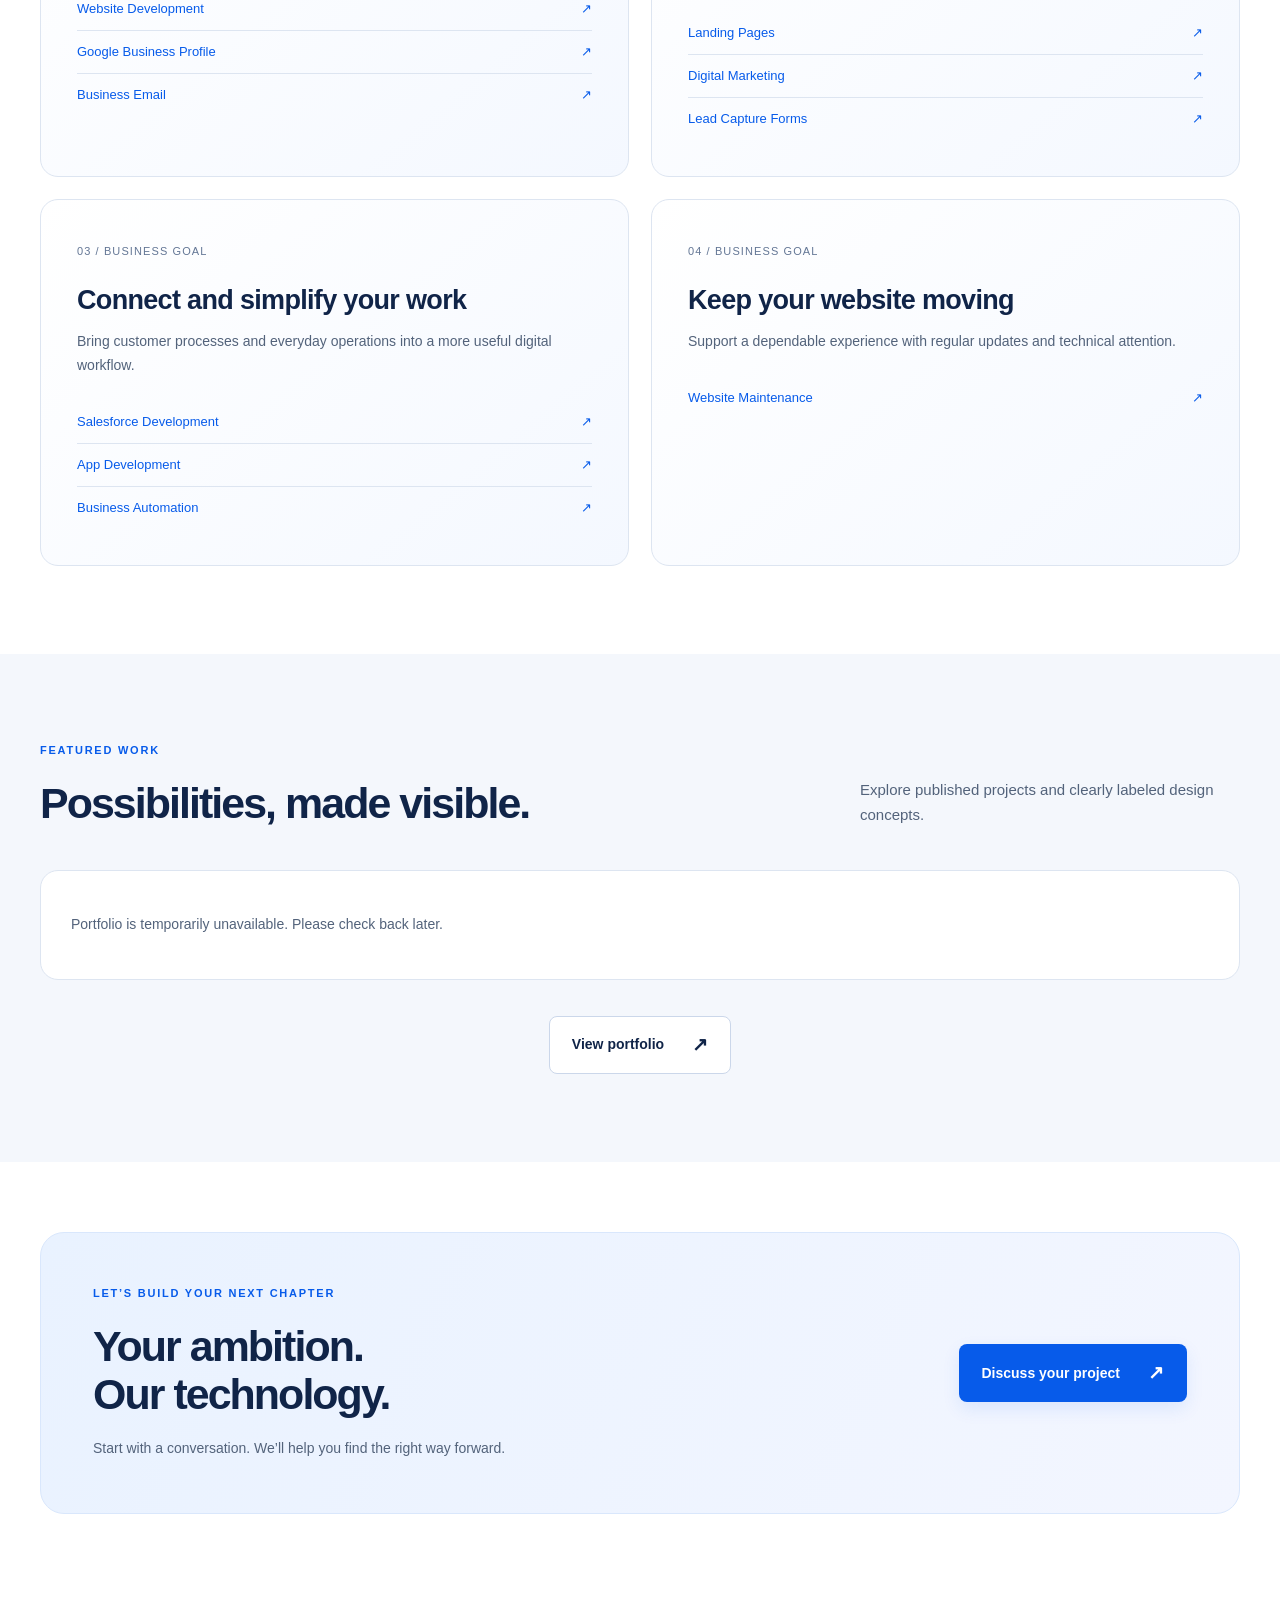
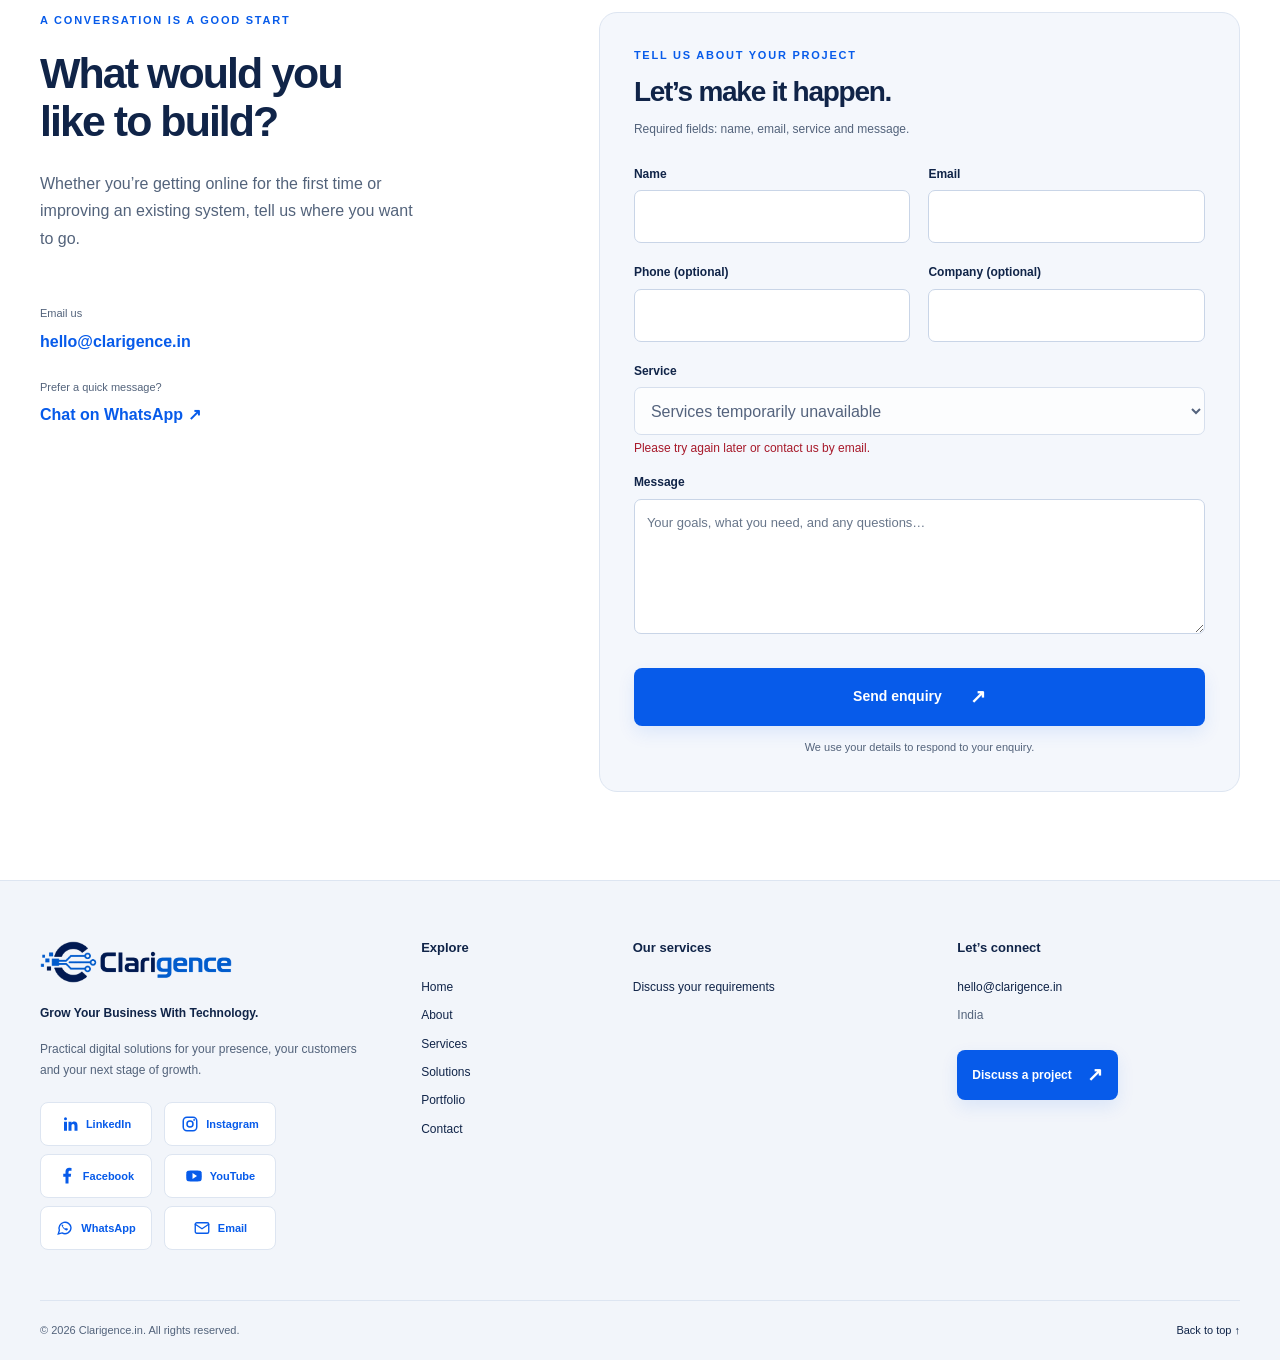
==== commit dbed74d2: "services drop down added" ====
--- a/index.html
+++ b/index.html
@@ -6,4 +6,4 @@
 <meta property="og:type" content="website"><meta property="og:site_name" content="Clarigence.in"><meta property="og:title" content="Clarigence.in | Grow Your Business With Technology."><meta property="og:description" content="Business websites, Salesforce, apps, digital marketing and automation. Clarigence.in helps startups and SMEs build and improve their digital presence."><meta property="og:url" content="https://www.clarigence.in/"><meta property="og:image" content="https://www.clarigence.in/assets/images/clarigence-logo.png"><meta property="og:image:alt" content="Clarigence.in logo"><meta name="twitter:card" content="summary">
 <link rel="icon" href="favicon.ico"><link rel="icon" type="image/png" sizes="32x32" href="assets/favicons/favicon-32.png">
 <link rel="stylesheet" href="styles.css"><script src="api-config.js" defer></script><script src="script.js" defer></script><script src="cms.js" defer></script>
-</head><body><a class="skip-link" href="#main">Skip to content</a><header class="site-header"><div class="header-inner wrap"><a class="brand" href="/" aria-label="Clarigence.in home"><img src="assets/images/clarigence-logo.png" width="2382" height="519" alt="Clarigence.in"></a><button class="menu-toggle" type="button" aria-expanded="false" aria-controls="primary-navigation" aria-label="Open navigation"><span></span><span></span><span></span></button><nav class="nav-links" id="primary-navigation" aria-label="Main navigation"><a href="/" aria-current="page">Home</a><a href="/about" >About</a><a href="/services" >Services</a><a href="/solutions" >Solutions</a><a href="/portfolio" >Portfolio</a><a href="/contact" >Contact</a></nav><a class="button button-primary" href="/contact">Get started<span aria-hidden="true">↗</span></a></div></header><main id="main"><section class="hero wrap"><div class="hero-copy"><p class="eyebrow"><span class="dot"></span> YOUR BUSINESS. CONNECTED TO POSSIBILITY.</p><h1 class="hero-title" aria-label="Grow Your Business With Technology."><span class="title-line " aria-hidden="true"><span class="title-word"><span class="title-letter" style="--letter-delay:0.000s">G</span><span class="title-letter" style="--letter-delay:0.024s">r</span><span class="title-letter" style="--letter-delay:0.048s">o</span><span class="title-letter" style="--letter-delay:0.072s">w</span></span> <span class="title-word"><span class="title-letter" style="--letter-delay:0.096s">Y</span><span class="title-letter" style="--letter-delay:0.120s">o</span><span class="title-letter" style="--letter-delay:0.144s">u</span><span class="title-letter" style="--letter-delay:0.168s">r</span></span></span><span class="title-line " aria-hidden="true"><span class="title-word"><span class="title-letter" style="--letter-delay:0.250s">B</span><span class="title-letter" style="--letter-delay:0.274s">u</span><span class="title-letter" style="--letter-delay:0.298s">s</span><span class="title-letter" style="--letter-delay:0.322s">i</span><span class="title-letter" style="--letter-delay:0.346s">n</span><span class="title-letter" style="--letter-delay:0.370s">e</span><span class="title-letter" style="--letter-delay:0.394s">s</span><span class="title-letter" style="--letter-delay:0.418s">s</span></span> <span class="title-word"><span class="title-letter" style="--letter-delay:0.442s">W</span><span class="title-letter" style="--letter-delay:0.466s">i</span><span class="title-letter" style="--letter-delay:0.490s">t</span><span class="title-letter" style="--letter-delay:0.514s">h</span></span></span><span class="title-line title-accent" aria-hidden="true"><span class="title-word"><span class="title-letter" style="--letter-delay:0.500s">T</span><span class="title-letter" style="--letter-delay:0.524s">e</span><span class="title-letter" style="--letter-delay:0.548s">c</span><span class="title-letter" style="--letter-delay:0.572s">h</span><span class="title-letter" style="--letter-delay:0.596s">n</span><span class="title-letter" style="--letter-delay:0.620s">o</span><span class="title-letter" style="--letter-delay:0.644s">l</span><span class="title-letter" style="--letter-delay:0.668s">o</span><span class="title-letter" style="--letter-delay:0.692s">g</span><span class="title-letter" style="--letter-delay:0.716s">y</span><span class="title-letter" style="--letter-delay:0.740s">.</span></span></span></h1><p class="hero-lede">From your first website to smarter business systems, Clarigence helps you build, improve and grow your digital presence.</p><div class="hero-actions"><a class="button button-primary" href="/contact">Let’s discuss your project<span aria-hidden="true">↗</span></a><a class="button button-outline" href="/services">Explore services<span aria-hidden="true">↗</span></a></div><div class="hero-footnote"><span class="tiny-check">✓</span> Built around your goals. Designed for your next step.</div></div><div class="hero-visual" role="img" aria-label="Illustration of connected website, CRM and automation capabilities"><div class="visual-grid"></div><div class="visual-topline"><span>THE CLARIGENCE CONNECTION</span><span class="live-dot"></span></div><div class="connection-ring ring-one"></div><div class="connection-ring ring-two"></div><div class="connection-core"><img src="assets/favicons/favicon.png" width="64" height="64" alt=""><strong>Clarity.<br>Connected.</strong></div><div class="visual-tile tile-web"><svg viewBox="0 0 24 24" fill="none" stroke="currentColor" stroke-width="1.5" stroke-linecap="round" stroke-linejoin="round" aria-hidden="true"><path d="M3 8h18M7 5h.01M10 5h.01M4 3h16a1 1 0 0 1 1 1v16H3V4a1 1 0 0 1 1-1Z"/></svg><span>Digital presence</span><small>Designed to stand out</small></div><div class="visual-tile tile-crm"><svg viewBox="0 0 24 24" fill="none" stroke="currentColor" stroke-width="1.5" stroke-linecap="round" stroke-linejoin="round" aria-hidden="true"><path d="M6 18h12a4 4 0 0 0 0-8 6 6 0 0 0-11-2 5 5 0 0 0-1 10Z"/></svg><span>Customer connections</span><small>Systems that work together</small></div><div class="visual-tile tile-flow"><svg viewBox="0 0 24 24" fill="none" stroke="currentColor" stroke-width="1.5" stroke-linecap="round" stroke-linejoin="round" aria-hidden="true"><path d="M3 3h6v6H3ZM15 15h6v6h-6ZM9 6h9v9M6 9v9h9"/></svg><span>Smarter workflows</span><small>More room for what matters</small></div><div class="visual-bottom"><span>BUILD / CONNECT / GROW</span><span aria-hidden="true">↗</span></div></div></section><section class="value-strip"><div class="wrap"><p>One technology partner.<br><strong>A more connected business.</strong></p><span>Web &amp; mobile</span><span>Salesforce &amp; CRM</span><span>Digital growth</span><span>Automation &amp; support</span></div></section><section class="section wrap about-preview"><div><p class="eyebrow">MEET CLARIGENCE.IN</p><h2>Technology with<br>a business purpose.</h2></div><div><p class="large-copy">Your digital presence should work as hard as you do.</p><p>We help startups and growing businesses turn their requirements into useful websites, apps and connected systems. Our approach brings clear thinking, thoughtful design and practical development together.</p><a class="text-link" href="/about">Get to know Clarigence <span aria-hidden="true">↗</span></a></div></section><section class="section services-section"><div class="wrap"><div class="section-heading"><div><p class="eyebrow">OUR SERVICES</p><h2>The right tools.<br>For your next move.</h2></div><p>Ten focused services to help your business show up, connect with customers and work more effectively.</p></div><div class="service-grid" data-services aria-busy="true"><p class="content-status content-loading" role="status">Loading services…</p></div></div></section><section class="section why-section"><div class="wrap"><div class="section-heading"><div><p class="eyebrow">WHY CLARIGENCE</p><h2>Good technology.<br>Better business possibilities.</h2></div><p>Practical solutions for startups and SMEs, with the attention your business deserves.</p></div><div class="value-grid"><article><span class="value-mark" aria-hidden="true">↗</span><h3>Business comes first</h3><p>We start with the problem you need to solve, then choose the right technology.</p></article><article><span class="value-mark" aria-hidden="true">↗</span><h3>Built around you</h3><p>Purposeful design and custom solutions shaped by your users and workflows.</p></article><article><span class="value-mark" aria-hidden="true">↗</span><h3>Clear communication</h3><p>Defined scope, practical recommendations and progress you can follow.</p></article><article><span class="value-mark" aria-hidden="true">↗</span><h3>Support beyond launch</h3><p>A considered approach to maintenance, improvements and long-term needs.</p></article></div></div></section><section class="section process-section"><div class="wrap"><div class="section-heading"><div><p class="eyebrow">HOW WE WORK</p><h2>A clear path from<br>idea to implementation.</h2></div><p>A collaborative process. A shared direction. You stay involved at every stage.</p></div><div class="process-grid"><article><span class="step-number">01</span><h3>Understand</h3><p>Listen to your business goals, customers and requirements.</p></article><article><span class="step-number">02</span><h3>Plan</h3><p>Agree on scope, the technical approach and milestones.</p></article><article><span class="step-number">03</span><h3>Build</h3><p>Design and develop, with regular progress updates.</p></article><article><span class="step-number">04</span><h3>Test</h3><p>Check functionality, accessibility and responsive behavior.</p></article><article><span class="step-number">05</span><h3>Launch</h3><p>Prepare the solution for deployment and handover.</p></article><article><span class="step-number">06</span><h3>Support</h3><p>Maintain and improve as your requirements evolve.</p></article></div></div></section><section class="section wrap"><div class="section-heading"><div><p class="eyebrow">SOLUTIONS THAT FIT</p><h2>Start with what<br>your business needs.</h2></div><p>Connect the right services around your goals, whether you’re starting out or improving what already exists.</p></div><div class="solution-grid"><article class="solution-card"><span class="card-number">01 / BUSINESS GOAL</span><h3>Establish your presence</h3><p>Give customers a clear way to discover, understand and contact your business.</p><ul><li><a href="/services?service=website-development">Website Development <span aria-hidden="true">↗</span></a></li><li><a href="/services?service=google-business-profile">Google Business Profile <span aria-hidden="true">↗</span></a></li><li><a href="/services?service=business-email">Business Email <span aria-hidden="true">↗</span></a></li></ul></article><article class="solution-card"><span class="card-number">02 / BUSINESS GOAL</span><h3>Turn interest into enquiries</h3><p>Connect campaign messages with focused pages and a straightforward enquiry journey.</p><ul><li><a href="/services?service=landing-pages">Landing Pages <span aria-hidden="true">↗</span></a></li><li><a href="/services?service=digital-marketing">Digital Marketing <span aria-hidden="true">↗</span></a></li><li><a href="/services?service=lead-capture-forms">Lead Capture Forms <span aria-hidden="true">↗</span></a></li></ul></article><article class="solution-card"><span class="card-number">03 / BUSINESS GOAL</span><h3>Connect and simplify your work</h3><p>Bring customer processes and everyday operations into a more useful digital workflow.</p><ul><li><a href="/services?service=salesforce-development">Salesforce Development <span aria-hidden="true">↗</span></a></li><li><a href="/services?service=app-development">App Development <span aria-hidden="true">↗</span></a></li><li><a href="/services?service=business-automation">Business Automation <span aria-hidden="true">↗</span></a></li></ul></article><article class="solution-card"><span class="card-number">04 / BUSINESS GOAL</span><h3>Keep your website moving</h3><p>Support a dependable experience with regular updates and technical attention.</p><ul><li><a href="/services?service=website-maintenance">Website Maintenance <span aria-hidden="true">↗</span></a></li></ul></article></div></section><section class="section work-section"><div class="wrap"><div class="section-heading"><div><p class="eyebrow">FEATURED WORK</p><h2>Possibilities, made visible.</h2></div><p>Explore published projects and clearly labeled design concepts.</p></div><div class="work-grid" data-portfolio data-featured="true" aria-busy="true"><p class="content-status content-loading" role="status">Loading portfolio…</p></div><div class="section-end"><a class="button button-outline" href="/portfolio">View portfolio<span aria-hidden="true">↗</span></a></div></div></section><section class="cta-section wrap"><div class="cta-box"><div><p class="eyebrow">LET’S BUILD YOUR NEXT CHAPTER</p><h2>Your ambition.<br>Our technology.</h2><p>Start with a conversation. We’ll help you find the right way forward.</p></div><a class="button button-primary" href="/contact">Discuss your project<span aria-hidden="true">↗</span></a></div></section><section class="section wrap contact-layout" id="contact"><div><p class="eyebrow">A CONVERSATION IS A GOOD START</p><h2>What would you<br>like to build?</h2><p>Whether you’re getting online for the first time or improving an existing system, tell us where you want to go.</p><div class="contact-info"><span>Email us</span><a href="mailto:hello@clarigence.in">hello@clarigence.in</a><span>Prefer a quick message?</span><a href="https://wa.me/918459179752" target="_blank" rel="noopener noreferrer">Chat on WhatsApp ↗ <span class="sr-only">(opens in a new tab)</span></a></div></div><form class="contact-form" aria-label="Project enquiry"><p class="eyebrow">TELL US ABOUT YOUR PROJECT</p><h2>Let’s make it happen.</h2><p class="form-intro">Required fields: name, email, service and message.</p><div class="form-grid"><div class="field"><label for="name">Name</label><input id="name" name="name" type="text" autocomplete="name" maxlength="120" required  aria-describedby="name-error"><span class="field-error" id="name-error"></span></div><div class="field"><label for="email">Email</label><input id="email" name="email" type="email" autocomplete="email" maxlength="254" required  aria-describedby="email-error"><span class="field-error" id="email-error"></span></div><div class="field"><label for="phone">Phone (optional)</label><input id="phone" name="phone" type="tel" autocomplete="tel" maxlength="30"  pattern="[+0-9\(\) .\-]{7,30}" aria-describedby="phone-error"><span class="field-error" id="phone-error"></span></div><div class="field"><label for="company">Company (optional)</label><input id="company" name="company" type="text" autocomplete="organization" maxlength="160"   aria-describedby="company-error"><span class="field-error" id="company-error"></span></div><div class="field full"><label for="service">Service</label><select id="service" name="service" required disabled aria-describedby="service-error"><option value="">Loading services…</option></select><span class="field-error" id="service-error"></span></div><div class="field full"><label for="message">Message</label><textarea id="message" name="message" required minlength="10" maxlength="5000" rows="4" placeholder="Your goals, what you need, and any questions…" aria-describedby="message-error"></textarea><span class="field-error" id="message-error"></span></div></div><button class="button button-primary form-submit" type="submit">Send enquiry <span aria-hidden="true">↗</span></button><p id="form-status" role="status" aria-live="polite" tabindex="-1"></p><p class="form-note">We use your details to respond to your enquiry.</p></form></section></main><footer class="site-footer"><div class="wrap footer-grid"><h2 class="sr-only">Footer navigation and contact information</h2><div class="footer-brand"><a class="brand" href="/"><img src="assets/images/clarigence-logo.png" width="2382" height="519" alt="Clarigence.in" loading="lazy"></a><p>Grow Your Business With Technology.</p><p>Practical digital solutions for your presence, your customers and your next stage of growth.</p><div class="social-links" role="group" aria-label="Follow Clarigence"><a href="https://www.linkedin.com/company/clarigence-in/" target="_blank" rel="noopener noreferrer" title="LinkedIn" aria-label="Clarigence on LinkedIn (opens in a new tab)"><svg viewBox="0 0 24 24" fill="currentColor" aria-hidden="true" focusable="false"><path d="M4 9h4v12H4zM6 3a2 2 0 1 0 0 4 2 2 0 0 0 0-4ZM10 9h4v1.7c.8-1.3 2-2 3.6-2 3 0 4.4 1.8 4.4 5.3v7h-4v-6.3c0-1.8-.5-2.8-1.9-2.8-1.5 0-2.1 1.1-2.1 2.8V21h-4Z"/></svg><span>LinkedIn</span></a><a href="https://www.instagram.com/clarigence.in?stkn=MW02ajQzcHVucjg4bA==" target="_blank" rel="noopener noreferrer" title="Instagram" aria-label="Clarigence on Instagram (opens in a new tab)"><svg viewBox="0 0 24 24" fill="currentColor" aria-hidden="true" focusable="false"><rect x="3" y="3" width="18" height="18" rx="5" fill="none" stroke="currentColor" stroke-width="2"/><circle cx="12" cy="12" r="4" fill="none" stroke="currentColor" stroke-width="2"/><circle cx="17.5" cy="6.5" r="1.2"/></svg><span>Instagram</span></a><a href="https://www.facebook.com/profile.php?id=61595375181743" target="_blank" rel="noopener noreferrer" title="Facebook" aria-label="Clarigence on Facebook (opens in a new tab)"><svg viewBox="0 0 24 24" fill="currentColor" aria-hidden="true" focusable="false"><path d="M14 22v-9h3l.5-4H14V7c0-1.2.4-2 2-2h2V1.4A26 26 0 0 0 15 1c-3 0-5 1.8-5 5v3H7v4h3v9Z"/></svg><span>Facebook</span></a><a href="https://youtube.com/@clarigence?si=gwbcqK7nqtS-5dQI" target="_blank" rel="noopener noreferrer" title="YouTube" aria-label="Clarigence on YouTube (opens in a new tab)"><svg viewBox="0 0 24 24" fill="currentColor" aria-hidden="true" focusable="false"><path d="M22 7a3 3 0 0 0-2-2c-2-.5-14-.5-16 0a3 3 0 0 0-2 2c-.5 2-.5 8 0 10a3 3 0 0 0 2 2c2 .5 14 .5 16 0a3 3 0 0 0 2-2c.5-2 .5-8 0-10Z"/><path d="m10 8 6 4-6 4Z" fill="var(--social-icon-background, #fff)"/></svg><span>YouTube</span></a><a href="https://wa.me/918459179752" target="_blank" rel="noopener noreferrer" title="WhatsApp" aria-label="Clarigence on WhatsApp (opens in a new tab)"><svg viewBox="0 0 24 24" fill="currentColor" aria-hidden="true" focusable="false"><path d="M20 11.5a8 8 0 0 1-12 7L3 20l1.5-5A8 8 0 1 1 20 11.5Z" fill="none" stroke="currentColor" stroke-width="1.8"/><path d="M8 7c-2 2 3 7 5 8 2 1 3-1 3-2l-3-1-1 1-3-3 1-1Z"/></svg><span>WhatsApp</span></a><a href="mailto:hello@clarigence.in" title="Email hello@clarigence.in" aria-label="Email Clarigence at hello@clarigence.in"><svg viewBox="0 0 24 24" fill="none" stroke="currentColor" stroke-width="1.8" stroke-linecap="round" stroke-linejoin="round" aria-hidden="true" focusable="false"><rect x="3" y="5" width="18" height="14" rx="2"/><path d="m3 7 9 6 9-6"/></svg><span>Email</span></a></div></div><div class="footer-column"><h3>Explore</h3><a href="/">Home</a><a href="/about">About</a><a href="/services">Services</a><a href="/solutions">Solutions</a><a href="/portfolio">Portfolio</a><a href="/contact">Contact</a></div><div class="footer-column footer-services"><h3>Our services</h3><a href="/services">Explore services</a></div><div class="footer-column"><h3>Let’s connect</h3><a href="mailto:hello@clarigence.in">hello@clarigence.in</a><p>India</p><a class="button button-primary" href="/contact">Discuss a project<span aria-hidden="true">↗</span></a></div></div><div class="wrap footer-bottom"><span>© <span data-year>2026</span> Clarigence.in. All rights reserved.</span><a href="#main">Back to top ↑</a></div></footer></body></html>+</head><body><a class="skip-link" href="#main">Skip to content</a><header class="site-header"><div class="header-inner wrap"><a class="brand" href="/" aria-label="Clarigence.in home"><img src="assets/images/clarigence-logo.png" width="2382" height="519" alt="Clarigence.in"></a><button class="menu-toggle" type="button" aria-expanded="false" aria-controls="primary-navigation" aria-label="Open navigation"><span></span><span></span><span></span></button><nav class="nav-links" id="primary-navigation" aria-label="Main navigation"><a href="/" aria-current="page">Home</a><a href="/about">About</a><div class="nav-services"><button class="services-toggle" type="button" aria-expanded="false" aria-controls="services-dropdown">Services<svg viewBox="0 0 16 16" fill="none" stroke="currentColor" stroke-width="1.7" aria-hidden="true"><path d="m4 6 4 4 4-4"/></svg></button><div class="services-dropdown" id="services-dropdown" inert><div class="services-menu-heading"><div><span class="services-menu-kicker">BUILD / CONNECT / GROW</span><p>Explore our services</p></div><a href="/services">View all services <span aria-hidden="true">&#8599;</span></a></div><div class="services-menu-grid" data-nav-services><a class="service-menu-link" href="/services?service=website-development"><span class="service-menu-icon"><svg viewBox="0 0 24 24" fill="none" stroke="currentColor" stroke-width="1.5" stroke-linecap="round" stroke-linejoin="round" aria-hidden="true"><path d="M3 8h18M7 5h.01M10 5h.01M4 3h16a1 1 0 0 1 1 1v16H3V4a1 1 0 0 1 1-1Z"/></svg></span><span>Website Development</span><span class="service-menu-arrow" aria-hidden="true">&#8599;</span></a><a class="service-menu-link" href="/services?service=salesforce-development"><span class="service-menu-icon"><svg viewBox="0 0 24 24" fill="none" stroke="currentColor" stroke-width="1.5" stroke-linecap="round" stroke-linejoin="round" aria-hidden="true"><path d="M6 18h12a4 4 0 0 0 0-8 6 6 0 0 0-11-2 5 5 0 0 0-1 10Z"/></svg></span><span>Salesforce Development</span><span class="service-menu-arrow" aria-hidden="true">&#8599;</span></a><a class="service-menu-link" href="/services?service=app-development"><span class="service-menu-icon"><svg viewBox="0 0 24 24" fill="none" stroke="currentColor" stroke-width="1.5" stroke-linecap="round" stroke-linejoin="round" aria-hidden="true"><path d="M8 2h8a2 2 0 0 1 2 2v16a2 2 0 0 1-2 2H8a2 2 0 0 1-2-2V4a2 2 0 0 1 2-2ZM10 18h4"/></svg></span><span>App Development</span><span class="service-menu-arrow" aria-hidden="true">&#8599;</span></a><a class="service-menu-link" href="/services?service=digital-marketing"><span class="service-menu-icon"><svg viewBox="0 0 24 24" fill="none" stroke="currentColor" stroke-width="1.5" stroke-linecap="round" stroke-linejoin="round" aria-hidden="true"><path d="M3 17l6-6 4 4 8-10M15 5h6v6M3 21h18"/></svg></span><span>Digital Marketing</span><span class="service-menu-arrow" aria-hidden="true">&#8599;</span></a><a class="service-menu-link" href="/services?service=landing-pages"><span class="service-menu-icon"><svg viewBox="0 0 24 24" fill="none" stroke="currentColor" stroke-width="1.5" stroke-linecap="round" stroke-linejoin="round" aria-hidden="true"><path d="M3 3h18v18H3ZM3 9h18M9 9v12"/></svg></span><span>Landing Pages</span><span class="service-menu-arrow" aria-hidden="true">&#8599;</span></a><a class="service-menu-link" href="/services?service=google-business-profile"><span class="service-menu-icon"><svg viewBox="0 0 24 24" fill="none" stroke="currentColor" stroke-width="1.5" stroke-linecap="round" stroke-linejoin="round" aria-hidden="true"><path d="M12 22s8-8 8-13a8 8 0 0 0-16 0c0 5 8 13 8 13ZM9 9a3 3 0 1 0 6 0 3 3 0 0 0-6 0"/></svg></span><span>Google Business Profile</span><span class="service-menu-arrow" aria-hidden="true">&#8599;</span></a><a class="service-menu-link" href="/services?service=business-email"><span class="service-menu-icon"><svg viewBox="0 0 24 24" fill="none" stroke="currentColor" stroke-width="1.5" stroke-linecap="round" stroke-linejoin="round" aria-hidden="true"><path d="M3 5h18v14H3ZM3 5l9 7 9-7"/></svg></span><span>Business Email</span><span class="service-menu-arrow" aria-hidden="true">&#8599;</span></a><a class="service-menu-link" href="/services?service=website-maintenance"><span class="service-menu-icon"><svg viewBox="0 0 24 24" fill="none" stroke="currentColor" stroke-width="1.5" stroke-linecap="round" stroke-linejoin="round" aria-hidden="true"><path d="M12 2l9 4v6c0 5-9 10-9 10S3 17 3 12V6ZM8 12l3 3 5-6"/></svg></span><span>Website Maintenance</span><span class="service-menu-arrow" aria-hidden="true">&#8599;</span></a><a class="service-menu-link" href="/services?service=lead-capture-forms"><span class="service-menu-icon"><svg viewBox="0 0 24 24" fill="none" stroke="currentColor" stroke-width="1.5" stroke-linecap="round" stroke-linejoin="round" aria-hidden="true"><path d="M5 2h14v20H5ZM8 7h8M8 11h8M8 15h4"/></svg></span><span>Lead Capture Forms</span><span class="service-menu-arrow" aria-hidden="true">&#8599;</span></a><a class="service-menu-link" href="/services?service=business-automation"><span class="service-menu-icon"><svg viewBox="0 0 24 24" fill="none" stroke="currentColor" stroke-width="1.5" stroke-linecap="round" stroke-linejoin="round" aria-hidden="true"><path d="M3 3h6v6H3ZM15 15h6v6h-6ZM9 6h9v9M6 9v9h9"/></svg></span><span>Business Automation</span><span class="service-menu-arrow" aria-hidden="true">&#8599;</span></a></div></div></div><a href="/solutions">Solutions</a><a href="/portfolio">Portfolio</a><a href="/contact">Contact</a></nav><a class="button button-primary" href="/contact">Get started<span aria-hidden="true">↗</span></a></div></header><main id="main"><section class="hero wrap"><div class="hero-copy"><p class="eyebrow"><span class="dot"></span> YOUR BUSINESS. CONNECTED TO POSSIBILITY.</p><h1 class="hero-title" aria-label="Grow Your Business With Technology."><span class="title-line " aria-hidden="true"><span class="title-word"><span class="title-letter" style="--letter-delay:0.000s">G</span><span class="title-letter" style="--letter-delay:0.024s">r</span><span class="title-letter" style="--letter-delay:0.048s">o</span><span class="title-letter" style="--letter-delay:0.072s">w</span></span> <span class="title-word"><span class="title-letter" style="--letter-delay:0.096s">Y</span><span class="title-letter" style="--letter-delay:0.120s">o</span><span class="title-letter" style="--letter-delay:0.144s">u</span><span class="title-letter" style="--letter-delay:0.168s">r</span></span></span><span class="title-line " aria-hidden="true"><span class="title-word"><span class="title-letter" style="--letter-delay:0.250s">B</span><span class="title-letter" style="--letter-delay:0.274s">u</span><span class="title-letter" style="--letter-delay:0.298s">s</span><span class="title-letter" style="--letter-delay:0.322s">i</span><span class="title-letter" style="--letter-delay:0.346s">n</span><span class="title-letter" style="--letter-delay:0.370s">e</span><span class="title-letter" style="--letter-delay:0.394s">s</span><span class="title-letter" style="--letter-delay:0.418s">s</span></span> <span class="title-word"><span class="title-letter" style="--letter-delay:0.442s">W</span><span class="title-letter" style="--letter-delay:0.466s">i</span><span class="title-letter" style="--letter-delay:0.490s">t</span><span class="title-letter" style="--letter-delay:0.514s">h</span></span></span><span class="title-line title-accent" aria-hidden="true"><span class="title-word"><span class="title-letter" style="--letter-delay:0.500s">T</span><span class="title-letter" style="--letter-delay:0.524s">e</span><span class="title-letter" style="--letter-delay:0.548s">c</span><span class="title-letter" style="--letter-delay:0.572s">h</span><span class="title-letter" style="--letter-delay:0.596s">n</span><span class="title-letter" style="--letter-delay:0.620s">o</span><span class="title-letter" style="--letter-delay:0.644s">l</span><span class="title-letter" style="--letter-delay:0.668s">o</span><span class="title-letter" style="--letter-delay:0.692s">g</span><span class="title-letter" style="--letter-delay:0.716s">y</span><span class="title-letter" style="--letter-delay:0.740s">.</span></span></span></h1><p class="hero-lede">From your first website to smarter business systems, Clarigence helps you build, improve and grow your digital presence.</p><div class="hero-actions"><a class="button button-primary" href="/contact">Let’s discuss your project<span aria-hidden="true">↗</span></a><a class="button button-outline" href="/services">Explore services<span aria-hidden="true">↗</span></a></div><div class="hero-footnote"><span class="tiny-check">✓</span> Built around your goals. Designed for your next step.</div></div><div class="hero-visual" role="img" aria-label="Illustration of connected website, CRM and automation capabilities"><div class="visual-grid"></div><div class="visual-topline"><span>THE CLARIGENCE CONNECTION</span><span class="live-dot"></span></div><div class="connection-ring ring-one"></div><div class="connection-ring ring-two"></div><div class="connection-core"><img src="assets/favicons/favicon.png" width="64" height="64" alt=""><strong>Clarity.<br>Connected.</strong></div><div class="visual-tile tile-web"><svg viewBox="0 0 24 24" fill="none" stroke="currentColor" stroke-width="1.5" stroke-linecap="round" stroke-linejoin="round" aria-hidden="true"><path d="M3 8h18M7 5h.01M10 5h.01M4 3h16a1 1 0 0 1 1 1v16H3V4a1 1 0 0 1 1-1Z"/></svg><span>Digital presence</span><small>Designed to stand out</small></div><div class="visual-tile tile-crm"><svg viewBox="0 0 24 24" fill="none" stroke="currentColor" stroke-width="1.5" stroke-linecap="round" stroke-linejoin="round" aria-hidden="true"><path d="M6 18h12a4 4 0 0 0 0-8 6 6 0 0 0-11-2 5 5 0 0 0-1 10Z"/></svg><span>Customer connections</span><small>Systems that work together</small></div><div class="visual-tile tile-flow"><svg viewBox="0 0 24 24" fill="none" stroke="currentColor" stroke-width="1.5" stroke-linecap="round" stroke-linejoin="round" aria-hidden="true"><path d="M3 3h6v6H3ZM15 15h6v6h-6ZM9 6h9v9M6 9v9h9"/></svg><span>Smarter workflows</span><small>More room for what matters</small></div><div class="visual-bottom"><span>BUILD / CONNECT / GROW</span><span aria-hidden="true">↗</span></div></div></section><section class="value-strip"><div class="wrap"><p>One technology partner.<br><strong>A more connected business.</strong></p><span>Web &amp; mobile</span><span>Salesforce &amp; CRM</span><span>Digital growth</span><span>Automation &amp; support</span></div></section><section class="section wrap about-preview"><div><p class="eyebrow">MEET CLARIGENCE.IN</p><h2>Technology with<br>a business purpose.</h2></div><div><p class="large-copy">Your digital presence should work as hard as you do.</p><p>We help startups and growing businesses turn their requirements into useful websites, apps and connected systems. Our approach brings clear thinking, thoughtful design and practical development together.</p><a class="text-link" href="/about">Get to know Clarigence <span aria-hidden="true">↗</span></a></div></section><section class="section services-section"><div class="wrap"><div class="section-heading"><div><p class="eyebrow">OUR SERVICES</p><h2>The right tools.<br>For your next move.</h2></div><p>Ten focused services to help your business show up, connect with customers and work more effectively.</p></div><div class="service-grid" data-services aria-busy="true"><p class="content-status content-loading" role="status">Loading services…</p></div></div></section><section class="section why-section"><div class="wrap"><div class="section-heading"><div><p class="eyebrow">WHY CLARIGENCE</p><h2>Good technology.<br>Better business possibilities.</h2></div><p>Practical solutions for startups and SMEs, with the attention your business deserves.</p></div><div class="value-grid"><article><span class="value-mark" aria-hidden="true">↗</span><h3>Business comes first</h3><p>We start with the problem you need to solve, then choose the right technology.</p></article><article><span class="value-mark" aria-hidden="true">↗</span><h3>Built around you</h3><p>Purposeful design and custom solutions shaped by your users and workflows.</p></article><article><span class="value-mark" aria-hidden="true">↗</span><h3>Clear communication</h3><p>Defined scope, practical recommendations and progress you can follow.</p></article><article><span class="value-mark" aria-hidden="true">↗</span><h3>Support beyond launch</h3><p>A considered approach to maintenance, improvements and long-term needs.</p></article></div></div></section><section class="section process-section"><div class="wrap"><div class="section-heading"><div><p class="eyebrow">HOW WE WORK</p><h2>A clear path from<br>idea to implementation.</h2></div><p>A collaborative process. A shared direction. You stay involved at every stage.</p></div><div class="process-grid"><article><span class="step-number">01</span><h3>Understand</h3><p>Listen to your business goals, customers and requirements.</p></article><article><span class="step-number">02</span><h3>Plan</h3><p>Agree on scope, the technical approach and milestones.</p></article><article><span class="step-number">03</span><h3>Build</h3><p>Design and develop, with regular progress updates.</p></article><article><span class="step-number">04</span><h3>Test</h3><p>Check functionality, accessibility and responsive behavior.</p></article><article><span class="step-number">05</span><h3>Launch</h3><p>Prepare the solution for deployment and handover.</p></article><article><span class="step-number">06</span><h3>Support</h3><p>Maintain and improve as your requirements evolve.</p></article></div></div></section><section class="section wrap"><div class="section-heading"><div><p class="eyebrow">SOLUTIONS THAT FIT</p><h2>Start with what<br>your business needs.</h2></div><p>Connect the right services around your goals, whether you’re starting out or improving what already exists.</p></div><div class="solution-grid"><article class="solution-card"><span class="card-number">01 / BUSINESS GOAL</span><h3>Establish your presence</h3><p>Give customers a clear way to discover, understand and contact your business.</p><ul><li><a href="/services?service=website-development">Website Development <span aria-hidden="true">↗</span></a></li><li><a href="/services?service=google-business-profile">Google Business Profile <span aria-hidden="true">↗</span></a></li><li><a href="/services?service=business-email">Business Email <span aria-hidden="true">↗</span></a></li></ul></article><article class="solution-card"><span class="card-number">02 / BUSINESS GOAL</span><h3>Turn interest into enquiries</h3><p>Connect campaign messages with focused pages and a straightforward enquiry journey.</p><ul><li><a href="/services?service=landing-pages">Landing Pages <span aria-hidden="true">↗</span></a></li><li><a href="/services?service=digital-marketing">Digital Marketing <span aria-hidden="true">↗</span></a></li><li><a href="/services?service=lead-capture-forms">Lead Capture Forms <span aria-hidden="true">↗</span></a></li></ul></article><article class="solution-card"><span class="card-number">03 / BUSINESS GOAL</span><h3>Connect and simplify your work</h3><p>Bring customer processes and everyday operations into a more useful digital workflow.</p><ul><li><a href="/services?service=salesforce-development">Salesforce Development <span aria-hidden="true">↗</span></a></li><li><a href="/services?service=app-development">App Development <span aria-hidden="true">↗</span></a></li><li><a href="/services?service=business-automation">Business Automation <span aria-hidden="true">↗</span></a></li></ul></article><article class="solution-card"><span class="card-number">04 / BUSINESS GOAL</span><h3>Keep your website moving</h3><p>Support a dependable experience with regular updates and technical attention.</p><ul><li><a href="/services?service=website-maintenance">Website Maintenance <span aria-hidden="true">↗</span></a></li></ul></article></div></section><section class="section work-section"><div class="wrap"><div class="section-heading"><div><p class="eyebrow">FEATURED WORK</p><h2>Possibilities, made visible.</h2></div><p>Explore published projects and clearly labeled design concepts.</p></div><div class="work-grid" data-portfolio data-featured="true" aria-busy="true"><p class="content-status content-loading" role="status">Loading portfolio…</p></div><div class="section-end"><a class="button button-outline" href="/portfolio">View portfolio<span aria-hidden="true">↗</span></a></div></div></section><section class="cta-section wrap"><div class="cta-box"><div><p class="eyebrow">LET’S BUILD YOUR NEXT CHAPTER</p><h2>Your ambition.<br>Our technology.</h2><p>Start with a conversation. We’ll help you find the right way forward.</p></div><a class="button button-primary" href="/contact">Discuss your project<span aria-hidden="true">↗</span></a></div></section><section class="section wrap contact-layout" id="contact"><div><p class="eyebrow">A CONVERSATION IS A GOOD START</p><h2>What would you<br>like to build?</h2><p>Whether you’re getting online for the first time or improving an existing system, tell us where you want to go.</p><div class="contact-info"><span>Email us</span><a href="mailto:hello@clarigence.in">hello@clarigence.in</a><span>Prefer a quick message?</span><a href="https://wa.me/918459179752" target="_blank" rel="noopener noreferrer">Chat on WhatsApp ↗ <span class="sr-only">(opens in a new tab)</span></a></div></div><form class="contact-form" aria-label="Project enquiry"><p class="eyebrow">TELL US ABOUT YOUR PROJECT</p><h2>Let’s make it happen.</h2><p class="form-intro">Required fields: name, email, service and message.</p><div class="form-grid"><div class="field"><label for="name">Name</label><input id="name" name="name" type="text" autocomplete="name" maxlength="120" required  aria-describedby="name-error"><span class="field-error" id="name-error"></span></div><div class="field"><label for="email">Email</label><input id="email" name="email" type="email" autocomplete="email" maxlength="254" required  aria-describedby="email-error"><span class="field-error" id="email-error"></span></div><div class="field"><label for="phone">Phone (optional)</label><input id="phone" name="phone" type="tel" autocomplete="tel" maxlength="30"  pattern="[+0-9\(\) .\-]{7,30}" aria-describedby="phone-error"><span class="field-error" id="phone-error"></span></div><div class="field"><label for="company">Company (optional)</label><input id="company" name="company" type="text" autocomplete="organization" maxlength="160"   aria-describedby="company-error"><span class="field-error" id="company-error"></span></div><div class="field full"><label for="service">Service</label><select id="service" name="service" required disabled aria-describedby="service-error"><option value="">Loading services…</option></select><span class="field-error" id="service-error"></span></div><div class="field full"><label for="message">Message</label><textarea id="message" name="message" required minlength="10" maxlength="5000" rows="4" placeholder="Your goals, what you need, and any questions…" aria-describedby="message-error"></textarea><span class="field-error" id="message-error"></span></div></div><button class="button button-primary form-submit" type="submit">Send enquiry <span aria-hidden="true">↗</span></button><p id="form-status" role="status" aria-live="polite" tabindex="-1"></p><p class="form-note">We use your details to respond to your enquiry.</p></form></section></main><footer class="site-footer"><div class="wrap footer-grid"><h2 class="sr-only">Footer navigation and contact information</h2><div class="footer-brand"><a class="brand" href="/"><img src="assets/images/clarigence-logo.png" width="2382" height="519" alt="Clarigence.in" loading="lazy"></a><p>Grow Your Business With Technology.</p><p>Practical digital solutions for your presence, your customers and your next stage of growth.</p><div class="social-links" role="group" aria-label="Follow Clarigence"><a href="https://www.linkedin.com/company/clarigence-in/" target="_blank" rel="noopener noreferrer" title="LinkedIn" aria-label="Clarigence on LinkedIn (opens in a new tab)"><svg viewBox="0 0 24 24" fill="currentColor" aria-hidden="true" focusable="false"><path d="M4 9h4v12H4zM6 3a2 2 0 1 0 0 4 2 2 0 0 0 0-4ZM10 9h4v1.7c.8-1.3 2-2 3.6-2 3 0 4.4 1.8 4.4 5.3v7h-4v-6.3c0-1.8-.5-2.8-1.9-2.8-1.5 0-2.1 1.1-2.1 2.8V21h-4Z"/></svg><span>LinkedIn</span></a><a href="https://www.instagram.com/clarigence.in?stkn=MW02ajQzcHVucjg4bA==" target="_blank" rel="noopener noreferrer" title="Instagram" aria-label="Clarigence on Instagram (opens in a new tab)"><svg viewBox="0 0 24 24" fill="currentColor" aria-hidden="true" focusable="false"><rect x="3" y="3" width="18" height="18" rx="5" fill="none" stroke="currentColor" stroke-width="2"/><circle cx="12" cy="12" r="4" fill="none" stroke="currentColor" stroke-width="2"/><circle cx="17.5" cy="6.5" r="1.2"/></svg><span>Instagram</span></a><a href="https://www.facebook.com/profile.php?id=61595375181743" target="_blank" rel="noopener noreferrer" title="Facebook" aria-label="Clarigence on Facebook (opens in a new tab)"><svg viewBox="0 0 24 24" fill="currentColor" aria-hidden="true" focusable="false"><path d="M14 22v-9h3l.5-4H14V7c0-1.2.4-2 2-2h2V1.4A26 26 0 0 0 15 1c-3 0-5 1.8-5 5v3H7v4h3v9Z"/></svg><span>Facebook</span></a><a href="https://youtube.com/@clarigence?si=gwbcqK7nqtS-5dQI" target="_blank" rel="noopener noreferrer" title="YouTube" aria-label="Clarigence on YouTube (opens in a new tab)"><svg viewBox="0 0 24 24" fill="currentColor" aria-hidden="true" focusable="false"><path d="M22 7a3 3 0 0 0-2-2c-2-.5-14-.5-16 0a3 3 0 0 0-2 2c-.5 2-.5 8 0 10a3 3 0 0 0 2 2c2 .5 14 .5 16 0a3 3 0 0 0 2-2c.5-2 .5-8 0-10Z"/><path d="m10 8 6 4-6 4Z" fill="var(--social-icon-background, #fff)"/></svg><span>YouTube</span></a><a href="https://wa.me/918459179752" target="_blank" rel="noopener noreferrer" title="WhatsApp" aria-label="Clarigence on WhatsApp (opens in a new tab)"><svg viewBox="0 0 24 24" fill="currentColor" aria-hidden="true" focusable="false"><path d="M20 11.5a8 8 0 0 1-12 7L3 20l1.5-5A8 8 0 1 1 20 11.5Z" fill="none" stroke="currentColor" stroke-width="1.8"/><path d="M8 7c-2 2 3 7 5 8 2 1 3-1 3-2l-3-1-1 1-3-3 1-1Z"/></svg><span>WhatsApp</span></a><a href="mailto:hello@clarigence.in" title="Email hello@clarigence.in" aria-label="Email Clarigence at hello@clarigence.in"><svg viewBox="0 0 24 24" fill="none" stroke="currentColor" stroke-width="1.8" stroke-linecap="round" stroke-linejoin="round" aria-hidden="true" focusable="false"><rect x="3" y="5" width="18" height="14" rx="2"/><path d="m3 7 9 6 9-6"/></svg><span>Email</span></a></div></div><div class="footer-column"><h3>Explore</h3><a href="/">Home</a><a href="/about">About</a><a href="/services">Services</a><a href="/solutions">Solutions</a><a href="/portfolio">Portfolio</a><a href="/contact">Contact</a></div><div class="footer-column footer-services"><h3>Our services</h3><a href="/services">Explore services</a></div><div class="footer-column"><h3>Let’s connect</h3><a href="mailto:hello@clarigence.in">hello@clarigence.in</a><p>India</p><a class="button button-primary" href="/contact">Discuss a project<span aria-hidden="true">↗</span></a></div></div><div class="wrap footer-bottom"><span>© <span data-year>2026</span> Clarigence.in. All rights reserved.</span><a href="#main">Back to top ↑</a></div></footer></body></html>
--- a/styles.css
+++ b/styles.css
@@ -64,4 +64,40 @@
 .service-card,.solution-card,.work-card{transition:opacity 720ms cubic-bezier(.2,.7,.2,1),translate 720ms cubic-bezier(.2,.7,.2,1),transform 320ms ease,box-shadow 320ms ease,border-color 320ms ease;transition-delay:var(--reveal-delay,0ms),var(--reveal-delay,0ms),0ms,0ms,0ms}
 .service-card:hover,.solution-card:hover,.work-card:hover{transform:translateY(-4px);box-shadow:0 15px 30px #1024480c}
 @media(prefers-reduced-motion:reduce){.reveal-pending{opacity:1;translate:none}.hero-copy>.eyebrow,.hero-copy>.hero-lede,.hero-actions,.hero-footnote,.hero-visual{opacity:1;translate:none}}
-.social-links{gap:8px 12px}.social-links a{display:inline-flex;align-items:center;gap:7px;min-height:44px;padding:8px 10px;border:1px solid var(--line);border-radius:8px;background:#fff;--social-icon-background:#fff;transition:color .2s,background .2s,border-color .2s}.social-links svg{width:18px;height:18px;flex-shrink:0}.social-links a:hover{color:#fff;background:var(--blue);border-color:var(--blue);--social-icon-background:var(--blue)}.social-links a:focus-visible{outline:2px solid var(--blue);outline-offset:3px}
+.social-links{gap:8px 12px}.social-links a{display:inline-flex;align-items:center;justify-content:center;gap:7px;width:112px;height:44px;flex:0 0 112px;box-sizing:border-box;padding:8px 10px;border:1px solid var(--line);border-radius:8px;background:#fff;--social-icon-background:#fff;transition:color .2s,background .2s,border-color .2s}.social-links svg{width:18px;height:18px;flex-shrink:0}.social-links a:hover{color:#fff;background:var(--blue);border-color:var(--blue);--social-icon-background:var(--blue)}.social-links a:focus-visible{outline:2px solid var(--blue);outline-offset:3px}
+
+/* Services navigation: the shared CMS list uses the same service detail routes. */
+.nav-services{align-self:stretch;display:flex;align-items:center}
+.services-toggle{display:inline-flex;align-items:center;gap:6px;padding:12px 0;border:0;background:none;color:var(--ink);font-size:13px;font-weight:600;cursor:pointer;position:relative}
+.services-toggle svg{width:14px;height:14px;transition:transform .24s ease}
+.services-toggle:hover,.services-toggle.is-current,.nav-services.is-open .services-toggle{color:var(--blue)}
+.services-toggle.is-current:after{content:'';position:absolute;bottom:5px;left:0;width:18px;height:2px;background:var(--blue)}
+.nav-services.is-open .services-toggle svg{transform:rotate(180deg)}
+.services-dropdown{position:absolute;top:100%;left:50%;width:min(700px,calc(100vw - 48px));padding:24px;transform:translate(-50%,-12px);opacity:0;visibility:hidden;pointer-events:none;background:#fff;border:1px solid var(--line);border-top:3px solid var(--blue);border-radius:0 0 18px 18px;box-shadow:0 24px 60px #10244824;transition:opacity .24s ease,transform .24s ease,visibility .24s;max-height:calc(100dvh - 110px);overflow-y:auto}
+.nav-services.is-open .services-dropdown{opacity:1;visibility:visible;pointer-events:auto;transform:translate(-50%,0)}
+.services-menu-heading{display:flex;align-items:center;justify-content:space-between;gap:16px;padding-bottom:18px;margin-bottom:12px;border-bottom:1px solid var(--line)}
+.services-menu-kicker{font-size:9px;letter-spacing:.14em;font-weight:750;color:var(--blue)}
+.services-menu-heading p{font-size:20px;font-weight:700;letter-spacing:-.025em;color:var(--ink)}
+.nav-links .services-menu-heading>a{color:var(--blue);font-size:12px;white-space:nowrap;padding:8px 0}
+.services-menu-grid{display:grid;grid-template-columns:repeat(2,minmax(0,1fr));gap:6px}
+.nav-links .service-menu-link{display:flex;align-items:center;gap:12px;min-height:56px;padding:10px 12px;border-radius:10px;font-size:13px;line-height:1.4;transition:background .2s,color .2s}
+.nav-links .service-menu-link:hover,.nav-links .service-menu-link:focus-visible{background:var(--soft);color:var(--blue)}
+.service-menu-icon{display:flex;align-items:center;justify-content:center;width:34px;height:34px;flex:0 0 34px;border-radius:8px;color:var(--blue);background:#075bea0c}
+.service-menu-icon svg{width:20px;height:20px}
+.service-menu-arrow{margin-left:auto;color:var(--blue);transition:transform .2s}
+.service-menu-link:hover .service-menu-arrow{transform:translate(2px,-2px)}
+.services-menu-empty{grid-column:1/-1;font-size:13px;padding:12px}
+@media(max-width:900px){
+ .nav-services{display:block}
+ .services-toggle{width:100%;justify-content:space-between;padding:12px;border-radius:7px;font-size:15px;min-height:49px}
+ .services-toggle.is-current:after{display:none}
+ .services-toggle:hover,.services-toggle.is-current{background:var(--soft)}
+ .services-dropdown{position:static;width:100%;max-height:none;margin:0;padding:0 12px;border:0;border-radius:12px;box-shadow:none;background:var(--soft);transform:translateY(-8px);max-height:0;overflow:hidden;transition:opacity .24s ease,transform .24s ease,max-height .3s ease,padding .3s ease,visibility .24s}
+ .nav-services.is-open .services-dropdown{max-height:1200px;padding:16px 12px;transform:translateY(0)}
+ .services-menu-heading{padding-bottom:12px;margin-bottom:8px}
+ .services-menu-heading p{font-size:18px}
+ .nav-links .service-menu-link{background:#fff}
+ .nav-links .service-menu-link:hover{background:#e8effb}
+}
+@media(max-width:600px){.services-menu-grid{grid-template-columns:1fr}.services-menu-heading{align-items:start;flex-direction:column;gap:4px}.nav-links .service-menu-link{font-size:13px;min-height:50px}.services-menu-kicker{font-size:8px}}
+@media(prefers-reduced-motion:reduce){.services-dropdown,.services-toggle svg,.service-menu-arrow{transition:none}}
